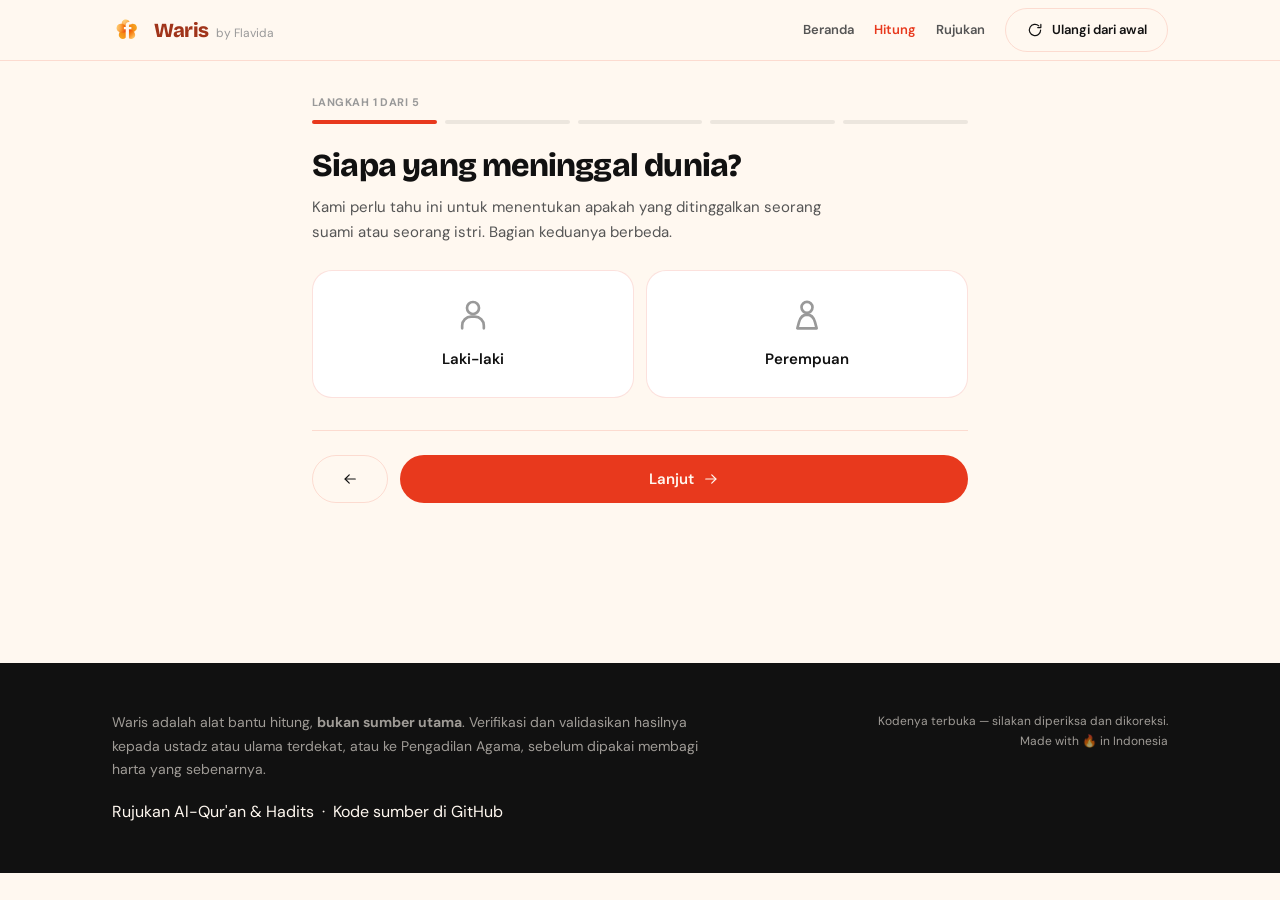
==== hitung.html @ fd8879dd "Pemakai memilih sendiri dasar hukum yang dipakai Halaman hasil sekarang punya pemilih "Qur'an & Sunn" ====
<!DOCTYPE html>
<html lang="id">
<head>
<meta charset="utf-8">
<meta name="viewport" content="width=device-width, initial-scale=1">
<title>Hitung pembagian waris — Waris by Flavida</title>
<meta name="description" content="Isi kondisi keluargamu, lihat pembagian warisan sesuai Al-Qur'an dan Sunnah lengkap dengan dalilnya. Dihitung di browser, tidak ada data yang dikirim ke mana pun.">
<meta name="theme-color" content="#FFF8F0">
<link rel="icon" href="assets/mark-color.svg">
<link rel="preconnect" href="https://fonts.gstatic.com" crossorigin>
<link rel="stylesheet" href="css/tokens.css?v=19">
<link rel="stylesheet" href="css/base.css?v=19">
<link rel="stylesheet" href="css/app.css?v=19">
<link rel="stylesheet" href="css/print.css?v=19" media="print">
</head>
<body>
<a class="skip-link" href="#utama">Lompat ke isi</a>

<script src="js/sprite.js?v=19"></script>

<!-- ═══ NAV ═══ -->
<nav class="nav">
  <div class="wrap nav-inner">
    <a class="nav-brand" href="index.html">
      <img src="assets/mark-color.svg" alt="">
      <span class="nav-brand-teks">
        <span class="nav-brand-nama">Waris</span>
        <span class="nav-brand-sub">by Flavida</span>
      </span>
    </a>

    <button class="nav-toggle" type="button" id="nav-toggle"
            aria-expanded="false" aria-controls="nav-menu" aria-label="Buka menu">
      <span class="nav-toggle-garis"></span>
    </button>

    <div class="nav-menu" id="nav-menu">
      <a href="index.html">Beranda</a>
      <a href="hitung.html">Hitung</a>
      <a href="rujukan.html">Rujukan</a>
      <button class="btn btn-ghost btn-sm" id="btn-mulai-ulang" type="button">
        <svg class="ic ic-sm" aria-hidden="true"><use href="#i-ulang"></use></svg> Ulangi dari awal
      </button>
    </div>
  </div>
</nav>

<main id="utama">

  <!-- ═══ WIZARD ═══ -->
  <section class="section" id="wizard" style="padding-top: var(--space-8)">
    <div class="wrap wrap-narrow">
      <div class="progres-teks" id="progres-teks">Langkah 1 dari 5</div>
      <div class="progres" id="progres" role="progressbar" aria-valuemin="1" aria-valuemax="5" aria-valuenow="1"></div>

      <!-- 1. Pewaris -->
      <div class="langkah aktif" data-langkah="1">
        <h2>Siapa yang meninggal dunia?</h2>
        <p class="langkah-ket">Kami perlu tahu ini untuk menentukan apakah yang ditinggalkan
          seorang suami atau seorang istri. Bagian keduanya berbeda.</p>
        <div class="pilih-grid" id="pilih-kelamin">
          <button class="pilih" type="button" data-nilai="L" aria-pressed="false">
            <svg class="ic" aria-hidden="true"><use href="#i-pria"></use></svg>
            <span>Laki-laki</span>
          </button>
          <button class="pilih" type="button" data-nilai="P" aria-pressed="false">
            <svg class="ic" aria-hidden="true"><use href="#i-wanita"></use></svg>
            <span>Perempuan</span>
          </button>
        </div>
      </div>

      <!-- 2. Harta -->
      <div class="langkah" data-langkah="2">
        <h2>Berapa harta peninggalannya?</h2>
        <p class="langkah-ket">Perkiraan kasar sudah cukup untuk melihat gambarannya.
          Angkanya bisa kamu ubah kapan saja.</p>

        <div class="mode-pilih" role="group" aria-label="Cara mengisi harta">
          <button type="button" data-mode-harta="total" aria-pressed="true">
            <svg class="ic ic-sm" aria-hidden="true"><use href="#i-dompet"></use></svg>
            Total saja
          </button>
          <button type="button" data-mode-harta="rincian" aria-pressed="false">
            <svg class="ic ic-sm" aria-hidden="true"><use href="#i-kotak"></use></svg>
            Rincikan per jenis
          </button>
        </div>

        <div id="harta-total">
          <div class="uang-field">
            <label class="uang-label" for="in-total">Total harta peninggalan</label>
            <div class="uang-box besar">
              <span class="rp">Rp</span>
              <input id="in-total" type="text" inputmode="numeric" value="0" data-uang>
            </div>
            <span class="uang-ket">Rumah, tanah, tabungan, kendaraan, emas, usaha — semuanya
              digabung jadi satu angka.</span>
          </div>
        </div>

        <div id="harta-rincian" hidden>
          <p class="langkah-ket">Isi yang ada saja. Totalnya dijumlahkan otomatis, dan rincian
            ini dipakai untuk memberi saran soal aset yang tidak bisa dipotong seperti rumah
            dan tanah.</p>
          <div id="rincian-harta"></div>
          <div class="rincian-total">
            <span>Total harta peninggalan</span>
            <strong id="rincian-jumlah">Rp 0</strong>
          </div>
        </div>
      </div>

      <!-- 3. Kewajiban -->
      <div class="langkah" data-langkah="3">
        <h2>Ada kewajiban yang harus diselesaikan?</h2>
        <p class="langkah-ket">Warisan baru boleh dibagi setelah biaya pemakaman ditutup,
          hutang dilunasi, dan wasiat dilaksanakan. Kosongkan saja kalau tidak ada.</p>

        <div class="uang-field">
          <label class="uang-label" for="in-biaya">Biaya pengurusan jenazah</label>
          <div class="uang-box"><span class="rp">Rp</span>
            <input id="in-biaya" type="text" inputmode="numeric" value="0" data-uang></div>
        </div>

        <div class="uang-field">
          <label class="uang-label" for="in-hutang">Hutang pewaris</label>
          <div class="uang-box"><span class="rp">Rp</span>
            <input id="in-hutang" type="text" inputmode="numeric" value="0" data-uang></div>
          <span class="uang-ket">Termasuk kewajiban yang tertunda seperti zakat atau biaya haji yang sudah dinazarkan.</span>
        </div>

        <div class="uang-field">
          <label class="uang-label" for="in-wasiat">Wasiat yang ditinggalkan</label>
          <div class="uang-box"><span class="rp">Rp</span>
            <input id="in-wasiat" type="text" inputmode="numeric" value="0" data-uang></div>
          <span class="uang-ket">Untuk orang di luar ahli waris. Otomatis dipotong kalau melebihi batas 1/3.</span>
        </div>

        <button class="ceklis" type="button" id="ck-harta-bersama" aria-pressed="false">
          <span class="kotak"><svg class="ic" aria-hidden="true" style="width:14px;height:14px;stroke-width:2.6"><use href="#i-check"></use></svg></span>
          <span>
            <span class="ceklis-judul">Harta ini dikumpulkan bersama pasangan selama menikah</span>
            <span class="ceklis-ket">Kalau ya, separuhnya sudah jadi milik pasangan sejak awal dan
              bukan warisan. Yang dibagi hanya separuh milik pewaris.</span>
          </span>
        </button>

        <!-- Penegasan asal-usul aturan. Ditaruh menempel pada centangnya, bukan
             di halaman rujukan saja, supaya user tahu apa yang ia aktifkan
             SEBELUM angkanya keluar. -->
        <div class="pita pita-hukum" style="margin-top: var(--space-4); align-items: flex-start">
          <svg class="ic" aria-hidden="true"><use href="#i-info"></use></svg>
          <span>
            <strong>Centang ini aturan hukum Indonesia, bukan aturan faraid.</strong>
            Kitab faraid klasik tidak mengenal harta bersama — harta suami tetap milik suami,
            harta istri tetap milik istri. Yang berlaku di Indonesia adalah penetapan
            <em>kepemilikan</em> lebih dulu, baru sisanya dibagi menurut syariat. Dasarnya:
            <a href="https://pasal.id/peraturan/uu/uu-no-1-tahun-1974#pasal-35" target="_blank" rel="noopener noreferrer">UU
            Perkawinan No.&nbsp;1/1974 Pasal&nbsp;35</a> dan
            <a href="https://peraturan.bpk.go.id/Details/293351/inpres-no-1-tahun-1991" target="_blank" rel="noopener noreferrer">KHI
            Pasal&nbsp;96</a>, yang berlaku bagi umat Islam lewat
            <a href="https://pasal.id/peraturan/uu/uu-no-3-tahun-2006#pasal-49" target="_blank" rel="noopener noreferrer">UU
            No.&nbsp;3/2006 Pasal&nbsp;49</a>.
            <span class="pita-tekan">Di halaman hasil nanti kamu bisa memilih: pakai aturan
            Indonesia, atau lihat perhitungan menurut Al-Qur’an dan Sunnah saja.</span>
          </span>
        </div>
      </div>

      <!-- 4. Ahli waris -->
      <div class="langkah" data-langkah="4">
        <h2>Siapa saja keluarga yang masih hidup?</h2>
        <p class="langkah-ket">Isi yang masih hidup saat pewaris meninggal. Yang tidak ada,
          biarkan nol.</p>

        <div class="mode-pilih" role="group" aria-label="Cara mengisi ahli waris">
          <button type="button" data-mode="daftar" aria-pressed="true">
            <svg class="ic ic-sm" aria-hidden="true"><use href="#i-daftar"></use></svg>
            Daftar
          </button>
          <button type="button" data-mode="pohon" aria-pressed="false">
            <svg class="ic ic-sm" aria-hidden="true"><use href="#i-pohon"></use></svg>
            Pohon keluarga
          </button>
        </div>

        <div id="mode-daftar">
          <div id="grup-utama"></div>
          <div id="grup-lain"></div>
        </div>

        <div id="mode-pohon" hidden>
          <p class="langkah-ket">Susun keluarganya seperti aslinya. Ketuk <strong>Tambah</strong>
            untuk menambah anggota, dan ketuk seseorang untuk mengubahnya atau menambahkan
            anak di bawahnya.</p>
          <div class="pita" style="margin-bottom: var(--space-5)">
            <svg class="ic" aria-hidden="true"><use href="#i-info"></use></svg>
            <span>Cara ini lebih akurat untuk keluarga yang rumit. Cucu ditambahkan dari dalam
              kartu anaknya, keponakan dari dalam kartu saudaranya — jadi hubungannya tidak
              perlu ditebak.</span>
          </div>
          <div class="pohon-legenda">
            <span><i class="l-pewaris"></i> Pewaris</span>
            <span><i class="l-ada"></i> Calon ahli waris</span>
            <span><i class="l-bukan"></i> Bukan ahli waris</span>
            <span><i class="l-wafat"></i> Sudah wafat</span>
          </div>
          <div class="pohon" id="pohon-isian"></div>
          <p class="pohon-geser">Geser ke samping untuk melihat seluruh keluarga.</p>
        </div>
      </div>

      <!-- 5. Kondisi khusus -->
      <div class="langkah" data-langkah="5">
        <h2>Ada kondisi khusus?</h2>
        <p class="langkah-ket">Semuanya opsional. Kalau ada yang kamu centang, kami akan
          menambahkan catatan penting di hasil nanti.</p>
        <div id="kondisi-khusus"></div>
        <div class="pita" style="margin-top: var(--space-6)">
          <svg class="ic" aria-hidden="true"><use href="#i-info"></use></svg>
          <span>Semua isian kamu diproses di dalam browser ini saja. Tidak ada satu pun data
            yang dikirim, disimpan, atau dicatat di mana pun.</span>
        </div>
      </div>

      <div class="aksi-langkah">
        <a class="btn btn-ghost" id="btn-beranda" href="index.html" aria-label="Kembali ke beranda">
          <svg class="ic ic-sm" aria-hidden="true"><use href="#i-kiri"></use></svg>
        </a>
        <button class="btn btn-ghost" type="button" id="btn-mundur" aria-label="Kembali ke langkah sebelumnya">
          <svg class="ic ic-sm" aria-hidden="true"><use href="#i-kiri"></use></svg>
        </button>
        <button class="btn btn-primary" type="button" id="btn-maju">
          Lanjut <svg class="ic ic-sm"><use href="#i-kanan"></use></svg>
        </button>
      </div>
    </div>
  </section>

  <!-- ═══ HASIL ═══ -->
  <section id="hasil" hidden aria-live="polite"></section>

</main>

<footer class="footer">
  <div class="wrap footer-inner">
    <div>
      <p class="footer-note">
        Waris adalah alat bantu hitung, <strong>bukan sumber utama</strong>. Verifikasi dan
        validasikan hasilnya kepada ustadz atau ulama terdekat, atau ke Pengadilan Agama,
        sebelum dipakai membagi harta yang sebenarnya.
      </p>
      <p style="margin-top: var(--space-4)">
        <a href="rujukan.html">Rujukan Al-Qur'an &amp; Hadits</a> &nbsp;·&nbsp;
        <a href="https://github.com/arnantoakbar/waris" target="_blank" rel="noopener noreferrer">Kode sumber di GitHub</a>
      </p>
    </div>
    <div class="footer-made">
        Kodenya terbuka — silakan diperiksa dan dikoreksi.<br>
        Made with 🔥 in Indonesia
      </div>
  </div>
</footer>

<script src="js/faraid/fraction.js?v=19"></script>
<script src="js/faraid/heirs.js?v=19"></script>
<script src="js/faraid/hijab.js?v=19"></script>
<script src="js/faraid/shares.js?v=19"></script>
<script src="js/faraid/ashabah.js?v=19"></script>
<script src="js/faraid/special.js?v=19"></script>
<script src="js/faraid/estate.js?v=19"></script>
<script src="js/faraid/solve.js?v=19"></script>
<script src="js/dalil.js?v=19"></script>
<script src="js/khi.js?v=19"></script>
<script src="js/advice.js?v=19"></script>
<script src="js/export.js?v=19"></script>
<script src="js/keluarga.js?v=19"></script>
<script src="js/ui-pohon.js?v=19"></script>
<script src="js/ui-pohon-edit.js?v=19"></script>
<script src="js/ui-result.js?v=19"></script>
<script src="js/ui-wizard.js?v=19"></script>
<script src="js/ui-nav.js?v=19"></script>
</body>
</html>
---- css/tokens.css ----
/*
 * Flavida Design System — Colors & Typography
 * v1.0 · 2026 · flavida.co
 *
 * Fonts: Bricolage Grotesque (display) + DM Sans (body).
 * The @import below loads them automatically. For best performance, ALSO add a
 * matching <link rel="preconnect"> to fonts.gstatic.com in your <head>.
 */
@import url('https://fonts.googleapis.com/css2?family=Bricolage+Grotesque:opsz,wght@12..96,700;12..96,800&family=DM+Sans:wght@300;400;500;600;700&display=swap');

/* ═══════════════════════════════════════════════════
   BASE COLOR TOKENS
   Inspired by Delonix regia (Flame Tree) flower
   ═══════════════════════════════════════════════════ */
:root {

  /* Primary palette */
  --color-flame:      #E8391D;   /* Flame Red — CTAs, primary accent */
  --color-orange:     #F5760A;   /* Fire Orange — gradient mid, hover */
  --color-amber:      #F5A623;   /* Amber Gold — highlights, sparkles */

  /* Neutrals */
  --color-ember:      #A0341A;   /* Ember — wordmark ink on light bg (warm dark) */
  --color-charcoal:   #111111;   /* Deep Charcoal — text, dark sections, B&W print utility */
  --color-mid:        #555555;   /* Mid Grey — body text, secondary */
  --color-light:      #999999;   /* Light Grey — captions, placeholders */

  /* Warm backgrounds */
  --color-cream:      #FFF8F0;   /* Warm Cream — primary bg (60%) */
  --color-parchment:  #FFF0E0;   /* Parchment — secondary bg, cards */

  /* Accent */
  --color-green:      #1B5E3B;   /* Canopy Green — from Delonix leaves, accent only */

  /* Semantic surface tokens */
  --color-border:     rgba(232, 57, 29, 0.15);
  --color-border-hover: rgba(232, 57, 29, 0.3);
  --color-shadow:     rgba(232, 57, 29, 0.08);
  --color-shadow-hover: rgba(232, 57, 29, 0.2);
  --color-flame-tint-sm: rgba(232, 57, 29, 0.06);
  --color-flame-tint-md: rgba(232, 57, 29, 0.12);
  --color-flame-tint-lg: rgba(232, 57, 29, 0.2);


  /* ═══════════════════════════════════════════════════
     SEMANTIC COLOR ALIASES
     ═══════════════════════════════════════════════════ */

  /* Backgrounds */
  --bg-primary:       var(--color-cream);
  --bg-secondary:     var(--color-parchment);
  --bg-dark:          var(--color-charcoal);
  --bg-accent:        var(--color-flame);

  /* Foregrounds */
  --fg-logo:          var(--color-ember);     /* Wordmark / logo ink on light bg */
  --fg1:              var(--color-charcoal);  /* Primary text */
  --fg2:              var(--color-mid);       /* Secondary text */
  --fg3:              var(--color-light);     /* Tertiary text / captions */
  --fg-accent:        var(--color-flame);     /* Accent / links */
  --fg-on-dark:       #FFF8F0;               /* Text on dark backgrounds */
  --fg-on-dark-dim:   rgba(255, 248, 240, 0.6);

  /* Borders */
  --border-default:   var(--color-border);
  --border-hover:     var(--color-border-hover);

  /* Shadows */
  --shadow-card:      0 4px 32px var(--color-shadow);
  --shadow-card-hover: 0 8px 32px var(--color-shadow-hover);
  --shadow-btn:       0 8px 24px rgba(232, 57, 29, 0.3);
  --shadow-mascot:    drop-shadow(0 8px 24px rgba(232, 57, 29, 0.2));

  /* Interactive states */
  --color-focus:      var(--color-flame);
  --color-success:    #22C55E;
  --color-error:      #E8391D;


  /* ═══════════════════════════════════════════════════
     TYPOGRAPHY TOKENS
     ═══════════════════════════════════════════════════ */

  /* Font families */
  --font-display:   'Bricolage Grotesque', 'Arial Black', sans-serif;
  --font-body:      'DM Sans', 'Helvetica Neue', Arial, sans-serif;
  --font-mono:      'Courier New', Courier, monospace;

  /* Font weights */
  --fw-light:       300;
  --fw-regular:     400;
  --fw-medium:      500;
  --fw-semibold:    600;
  --fw-bold:        700;
  --fw-extrabold:   800;

  /* Type scale — fluid where appropriate */
  --text-display-xl: clamp(42px, 7vw, 84px);    /* Hero headline */
  --text-display-l:  clamp(32px, 4.5vw, 52px);  /* Section titles */
  --text-display-m:  clamp(28px, 4vw, 48px);    /* CTA banners */
  --text-heading-l:  clamp(24px, 3vw, 36px);    /* Card/section h3 */
  --text-heading-m:  clamp(18px, 2.5vw, 24px);  /* h4 */
  --text-heading-s:  20px;                        /* h5 */
  --text-body-xl:    20px;                        /* Lead paragraph */
  --text-body:       16px;                        /* Standard body */
  --text-body-s:     15px;                        /* Secondary body */
  --text-body-xs:    14px;                        /* Card body */
  --text-label:      13px;                        /* Labels, nav */
  --text-caption:    12px;                        /* Small labels */
  --text-micro:      11px;                        /* Tags, overlines */

  /* Line heights */
  --lh-display:     1.05;
  --lh-heading:     1.1;
  --lh-lead:        1.65;
  --lh-body:        1.7;
  --lh-ui:          1.5;
  --lh-tight:       1.15;

  /* Letter spacing */
  --ls-tight:       -0.04em;  /* Display XL */
  --ls-snug:        -0.025em; /* Section titles */
  --ls-normal:      0;
  --ls-wide:        0.04em;   /* Nav, small labels */
  --ls-wider:       0.08em;   /* Tags */
  --ls-widest:      0.12em;   /* Overlines */


  /* ═══════════════════════════════════════════════════
     SPACING SCALE (4px base)
     ═══════════════════════════════════════════════════ */

  --space-1:   4px;
  --space-2:   8px;
  --space-3:   12px;
  --space-4:   16px;
  --space-5:   20px;
  --space-6:   24px;
  --space-7:   28px;
  --space-8:   32px;
  --space-10:  40px;
  --space-12:  48px;
  --space-14:  56px;
  --space-16:  64px;
  --space-20:  80px;
  --space-24:  96px;


  /* ═══════════════════════════════════════════════════
     BORDER RADIUS
     ═══════════════════════════════════════════════════ */

  --radius-pill:    100px;   /* Buttons, tags, badges */
  --radius-card:    20px;    /* Cards */
  --radius-cta:     28px;    /* CTA banners */
  --radius-icon:    14px;    /* Card icon boxes */
  --radius-input:   12px;    /* Form inputs */
  --radius-sm:      8px;     /* Small items */
  --radius-xs:      6px;     /* Tiny chips */


  /* ═══════════════════════════════════════════════════
     ANIMATION / TRANSITIONS
     ═══════════════════════════════════════════════════ */

  --ease-default:   ease;
  --duration-fast:  0.15s;
  --duration-base:  0.2s;
  --duration-slow:  0.35s;

  /* Standard transition shorthand */
  --transition-base:  transform var(--duration-base) var(--ease-default),
                      box-shadow var(--duration-base) var(--ease-default),
                      border-color var(--duration-base) var(--ease-default),
                      background var(--duration-base) var(--ease-default),
                      color var(--duration-fast) var(--ease-default);
}


/* ═══════════════════════════════════════════════════
   SEMANTIC TYPOGRAPHY CLASSES
   ═══════════════════════════════════════════════════ */

.flav-display-xl {
  font-family: var(--font-display);
  font-size: var(--text-display-xl);
  font-weight: var(--fw-extrabold);
  line-height: var(--lh-display);
  letter-spacing: var(--ls-tight);
}

.flav-display-l {
  font-family: var(--font-display);
  font-size: var(--text-display-l);
  font-weight: var(--fw-extrabold);
  line-height: var(--lh-heading);
  letter-spacing: var(--ls-snug);
}

.flav-display-m {
  font-family: var(--font-display);
  font-size: var(--text-display-m);
  font-weight: var(--fw-extrabold);
  line-height: var(--lh-heading);
  letter-spacing: var(--ls-snug);
}

.flav-heading-l {
  font-family: var(--font-display);
  font-size: var(--text-heading-l);
  font-weight: var(--fw-bold);
  line-height: var(--lh-heading);
  letter-spacing: var(--ls-snug);
}

.flav-heading-m {
  font-family: var(--font-display);
  font-size: var(--text-heading-m);
  font-weight: var(--fw-bold);
  line-height: var(--lh-tight);
}

.flav-body-lead {
  font-family: var(--font-body);
  font-size: var(--text-body-xl);
  font-weight: var(--fw-light);
  line-height: var(--lh-lead);
  color: var(--fg2);
}

.flav-body {
  font-family: var(--font-body);
  font-size: var(--text-body);
  font-weight: var(--fw-regular);
  line-height: var(--lh-body);
  color: var(--fg2);
}

.flav-body-sm {
  font-family: var(--font-body);
  font-size: var(--text-body-xs);
  font-weight: var(--fw-regular);
  line-height: var(--lh-body);
  color: var(--fg2);
}

.flav-label {
  font-family: var(--font-body);
  font-size: var(--text-micro);
  font-weight: var(--fw-bold);
  letter-spacing: var(--ls-widest);
  text-transform: uppercase;
  color: var(--fg-accent);
}

.flav-caption {
  font-family: var(--font-body);
  font-size: var(--text-caption);
  font-weight: var(--fw-regular);
  color: var(--fg3);
}

/* ═══════════════════════════════════════════════════
   UTILITY GRADIENTS
   ═══════════════════════════════════════════════════ */

.flav-gradient-flame {
  background: linear-gradient(135deg, var(--color-amber), var(--color-orange), var(--color-flame));
}

.flav-gradient-text {
  background: linear-gradient(135deg, var(--color-amber), var(--color-flame));
  -webkit-background-clip: text;
  -webkit-text-fill-color: transparent;
  background-clip: text;
}

.flav-glow-hero {
  background:
    radial-gradient(ellipse 60% 50% at 50% 100%, rgba(245,118,10,0.12), transparent 70%),
    radial-gradient(ellipse 40% 40% at 80% 20%, rgba(232,57,29,0.06), transparent 60%);
}

.flav-glow-dark {
  background: radial-gradient(ellipse 60% 80% at 50% 110%, rgba(232,57,29,0.35), transparent 65%);
}
---- css/base.css ----
/*
 * Waris — base layer
 * Reset, layout shell, nav, footer, buttons, cards.
 * Semua nilai warna/tipografi/jarak diambil dari css/tokens.css (Flavida DS).
 */

/* ═══════════════════════════════════════════════════
   RESET
   ═══════════════════════════════════════════════════ */

*,
*::before,
*::after { box-sizing: border-box; }

* { margin: 0; padding: 0; }

html {
  -webkit-text-size-adjust: 100%;
  scroll-behavior: smooth;
}

body {
  font-family: var(--font-body);
  font-size: var(--text-body);
  font-weight: var(--fw-regular);
  line-height: var(--lh-body);
  color: var(--fg1);
  background: var(--bg-primary);
  -webkit-font-smoothing: antialiased;
  text-rendering: optimizeLegibility;
  min-height: 100vh;
}

img, svg { display: block; max-width: 100%; }

/* Atribut hidden harus benar-benar menyembunyikan.
   Aturan bawaan browser untuk [hidden] kalah oleh kelas apa pun yang menyetel
   display — misalnya .btn yang inline-flex — sehingga elemen ber-hidden tetap
   terlihat. Ini pernah membuat dua tombol "kembali" muncul bersamaan di
   wizard. */
[hidden] { display: none !important; }

button, input, select, textarea { font: inherit; color: inherit; }

button { background: none; border: none; cursor: pointer; }

ul, ol { list-style: none; }

a { color: var(--fg-accent); text-decoration: none; }
a:hover { text-decoration: underline; }

:focus-visible {
  outline: 2px solid var(--color-flame);
  outline-offset: 3px;
  border-radius: var(--radius-xs);
}

@media (prefers-reduced-motion: reduce) {
  html { scroll-behavior: auto; }
  *, *::before, *::after {
    animation-duration: 0.01ms !important;
    animation-iteration-count: 1 !important;
    transition-duration: 0.01ms !important;
  }
}

/* ═══════════════════════════════════════════════════
   LAYOUT
   ═══════════════════════════════════════════════════ */

.wrap {
  width: 100%;
  max-width: 1120px;
  margin-inline: auto;
  padding-inline: var(--space-5);
}

.wrap-narrow { max-width: 720px; }

.section { padding-block: var(--space-16); }

@media (min-width: 768px) {
  .wrap { padding-inline: var(--space-8); }
  .section { padding-block: var(--space-24); }
}

.stack > * + * { margin-top: var(--space-4); }
.stack-lg > * + * { margin-top: var(--space-8); }

/* ═══════════════════════════════════════════════════
   TYPE HELPERS (melengkapi kelas flav-* di tokens.css)
   ═══════════════════════════════════════════════════ */

h1, h2, h3, h4 {
  font-family: var(--font-display);
  font-weight: var(--fw-bold);
  line-height: var(--lh-heading);
  letter-spacing: var(--ls-snug);
  color: var(--fg1);
}

.overline {
  font-family: var(--font-body);
  font-size: var(--text-micro);
  font-weight: var(--fw-bold);
  letter-spacing: var(--ls-widest);
  text-transform: uppercase;
  color: var(--fg-accent);
  display: block;
  margin-bottom: var(--space-3);
}

.muted { color: var(--fg2); }
.dim { color: var(--fg3); }
.center { text-align: center; }
.nowrap { white-space: nowrap; }

.num {
  font-variant-numeric: tabular-nums;
  font-feature-settings: "tnum";
}

/* ═══════════════════════════════════════════════════
   NAV
   ═══════════════════════════════════════════════════ */

.nav {
  position: sticky;
  top: 0;
  z-index: 50;
  background: rgba(255, 248, 240, 0.92);
  backdrop-filter: blur(12px);
  -webkit-backdrop-filter: blur(12px);
  border-bottom: 1px solid var(--border-default);
}

.nav-inner {
  display: flex;
  align-items: center;
  justify-content: space-between;
  gap: var(--space-4);
  min-height: 60px;
}

.nav-brand {
  display: flex;
  align-items: center;
  gap: var(--space-3);
  text-decoration: none;
  min-height: 44px;
  flex: none;
}
.nav-brand:hover { text-decoration: none; }

.nav-brand img { width: 30px; height: 30px; flex: none; }

/* "Waris" dan "by Flavida" dipisah sebagai dua elemen dengan jarak sendiri.
   Sebelumnya keduanya menempel jadi terbaca "Warisby Flavida". */
.nav-brand-teks {
  display: flex;
  align-items: baseline;
  gap: 7px;
  white-space: nowrap;
}

.nav-brand-nama {
  font-family: var(--font-display);
  font-size: 18px;
  font-weight: var(--fw-extrabold);
  letter-spacing: var(--ls-snug);
  color: var(--fg-logo);
  line-height: 1.1;
}

.nav-brand-sub {
  font-family: var(--font-body);
  font-size: var(--text-caption);
  font-weight: var(--fw-regular);
  color: var(--fg3);
  letter-spacing: 0;
  line-height: 1.1;
}

/* ── Tombol hamburger ─────────────────────────────── */

.nav-toggle {
  width: 44px; height: 44px;
  display: grid;
  place-items: center;
  border-radius: var(--radius-sm);
  flex: none;
  color: var(--fg1);
}
.nav-toggle:hover { background: rgba(17, 17, 17, 0.05); }

.nav-toggle-garis,
.nav-toggle-garis::before,
.nav-toggle-garis::after {
  display: block;
  width: 20px; height: 2px;
  border-radius: 2px;
  background: currentColor;
  transition: transform var(--duration-base) var(--ease-default),
              opacity var(--duration-fast) var(--ease-default);
}
.nav-toggle-garis { position: relative; }
.nav-toggle-garis::before,
.nav-toggle-garis::after {
  content: "";
  position: absolute;
  left: 0;
}
.nav-toggle-garis::before { top: -6px; }
.nav-toggle-garis::after  { top: 6px; }

.nav-toggle[aria-expanded="true"] .nav-toggle-garis { background: transparent; }
.nav-toggle[aria-expanded="true"] .nav-toggle-garis::before { transform: translateY(6px) rotate(45deg); }
.nav-toggle[aria-expanded="true"] .nav-toggle-garis::after  { transform: translateY(-6px) rotate(-45deg); }

/* ── Menu ─────────────────────────────────────────── */

.nav-menu {
  display: flex;
  align-items: center;
  gap: var(--space-5);
}

.nav-menu a:not(.btn),
.nav-menu button:not(.btn) {
  font-size: var(--text-label);
  font-weight: var(--fw-semibold);
  color: var(--fg2);
  text-decoration: none;
  white-space: nowrap;
}
.nav-menu a:not(.btn):hover { color: var(--color-flame); text-decoration: none; }
.nav-menu a[aria-current="page"] { color: var(--color-flame); }

/* Di layar sempit menu disembunyikan di balik hamburger, supaya logo punya
   ruang penuh dan tidak terpotong. */
@media (max-width: 767px) {
  .nav-menu {
    position: absolute;
    left: 0; right: 0;
    top: 100%;
    flex-direction: column;
    align-items: stretch;
    gap: 2px;
    padding: var(--space-3) var(--space-5) var(--space-5);
    background: var(--bg-primary);
    border-bottom: 1px solid var(--border-default);
    box-shadow: 0 12px 24px rgba(17, 17, 17, 0.06);
  }
  /* Disembunyikan lewat kelas, bukan atribut hidden: tidak ada kedipan saat
     halaman baru dimuat, dan kalau JS gagal, menu di desktop tetap tampil. */
  .nav-menu { display: none; }
  .nav-menu.buka { display: flex; }
  .nav-menu a:not(.btn),
  .nav-menu button:not(.btn) {
    display: flex;
    align-items: center;
    gap: var(--space-3);
    min-height: 48px;
    padding: 0 var(--space-2);
    border-radius: var(--radius-sm);
    font-size: var(--text-body-s);
    text-align: left;
    width: 100%;
  }
  .nav-menu .btn { margin-top: var(--space-3); width: 100%; }
  .nav { position: relative; }
}

@media (min-width: 768px) {
  .nav-toggle { display: none; }
  .nav-brand-nama { font-size: 20px; }
}

/* ═══════════════════════════════════════════════════
   BUTTONS
   ═══════════════════════════════════════════════════ */

.btn {
  display: inline-flex;
  align-items: center;
  justify-content: center;
  gap: var(--space-2);
  min-height: 48px;
  padding: 0 var(--space-7);
  border-radius: var(--radius-pill);
  font-family: var(--font-body);
  font-size: var(--text-body-s);
  font-weight: var(--fw-semibold);
  line-height: var(--lh-ui);
  text-align: center;
  text-decoration: none;
  transition: var(--transition-base);
  border: 1.5px solid transparent;
}
.btn:hover { text-decoration: none; }

.btn-primary {
  background: var(--color-flame);
  color: #FFF8F0;
}
.btn-primary:hover {
  background: var(--color-orange);
  transform: translateY(-2px);
  box-shadow: var(--shadow-btn);
}

.btn-dark {
  background: var(--color-charcoal);
  color: var(--fg-on-dark);
}
.btn-dark:hover {
  background: var(--color-flame);
  transform: translateY(-2px);
}

.btn-ghost {
  background: transparent;
  color: var(--fg1);
  border-color: var(--border-default);
}
.btn-ghost:hover {
  color: var(--color-flame);
  border-color: var(--color-flame);
}

.btn-sm {
  min-height: 44px;
  padding: 0 var(--space-5);
  font-size: var(--text-label);
}

.btn-block { width: 100%; }

.btn:disabled,
.btn[aria-disabled="true"] {
  opacity: 0.45;
  cursor: not-allowed;
  transform: none;
  box-shadow: none;
}

.btn-row {
  display: flex;
  flex-wrap: wrap;
  gap: var(--space-3);
}

/* ═══════════════════════════════════════════════════
   CARDS
   ═══════════════════════════════════════════════════ */

.card {
  position: relative;
  background: #FFFFFF;
  border: 1px solid var(--border-default);
  border-radius: var(--radius-card);
  padding: var(--space-6);
  overflow: hidden;
}

@media (min-width: 768px) {
  .card { padding: var(--space-8); }
}

.card-hover { transition: var(--transition-base); }

.card-hover::before {
  content: "";
  position: absolute;
  inset: 0 0 auto 0;
  height: 3px;
  background: linear-gradient(90deg, var(--color-flame), var(--color-amber));
  opacity: 0;
  transition: opacity var(--duration-base) var(--ease-default);
}

.card-hover:hover {
  transform: translateY(-4px);
  box-shadow: var(--shadow-card);
  border-color: var(--border-hover);
}
.card-hover:hover::before { opacity: 1; }

.card-soft {
  background: var(--bg-secondary);
  border-color: transparent;
}

.card-icon {
  width: 48px;
  height: 48px;
  display: grid;
  place-items: center;
  background: var(--color-flame-tint-sm);
  border-radius: var(--radius-icon);
  margin-bottom: var(--space-4);
  font-size: 24px;
  line-height: 1;
}

.grid {
  display: grid;
  gap: var(--space-4);
}

@media (min-width: 768px) {
  .grid-3 { grid-template-columns: repeat(3, 1fr); }
  .grid-2 { grid-template-columns: repeat(2, 1fr); }
  .grid { gap: var(--space-5); }
}

/* ═══════════════════════════════════════════════════
   BADGES
   ═══════════════════════════════════════════════════ */

.badge {
  display: inline-flex;
  align-items: center;
  gap: 6px;
  padding: 4px 12px;
  border-radius: var(--radius-pill);
  font-size: var(--text-micro);
  font-weight: var(--fw-bold);
  letter-spacing: var(--ls-wide);
  text-transform: uppercase;
  background: var(--color-flame-tint-sm);
  color: var(--color-ember);
  white-space: nowrap;
}

.badge-muted {
  background: rgba(17, 17, 17, 0.06);
  color: var(--fg3);
}

.badge-green {
  background: rgba(27, 94, 59, 0.1);
  color: var(--color-green);
}

/* ═══════════════════════════════════════════════════
   NOTE / CALLOUT
   ═══════════════════════════════════════════════════ */

.note {
  border-radius: var(--radius-card);
  padding: var(--space-5);
  font-size: var(--text-body-xs);
  line-height: var(--lh-body);
  color: var(--fg2);
  background: var(--bg-secondary);
  border: 1px solid var(--border-default);
}

.note-green {
  background: rgba(27, 94, 59, 0.06);
  border-color: rgba(27, 94, 59, 0.18);
}

.note strong { color: var(--fg1); font-weight: var(--fw-semibold); }

.note-title {
  font-family: var(--font-display);
  font-size: 17px;
  font-weight: var(--fw-bold);
  color: var(--fg1);
  margin-bottom: var(--space-2);
  letter-spacing: var(--ls-snug);
}

/* ═══════════════════════════════════════════════════
   FOOTER
   ═══════════════════════════════════════════════════ */

.footer {
  background: var(--bg-dark);
  color: var(--fg-on-dark);
  padding-block: var(--space-12);
  margin-top: var(--space-16);
}

.footer-inner {
  display: flex;
  flex-direction: column;
  gap: var(--space-6);
}

.footer a { color: var(--fg-on-dark); }
.footer a:hover { color: var(--color-amber); }

.footer-note {
  font-size: var(--text-body-xs);
  color: var(--fg-on-dark-dim);
  line-height: var(--lh-body);
  max-width: 60ch;
}

.footer-made {
  font-size: var(--text-caption);
  color: var(--fg-on-dark-dim);
  border-top: 1px solid rgba(255, 248, 240, 0.12);
  padding-top: var(--space-5);
}

@media (min-width: 768px) {
  .footer-inner { flex-direction: row; justify-content: space-between; align-items: flex-start; }
  .footer-made { border: none; padding-top: 0; text-align: right; }
}

/* ═══════════════════════════════════════════════════
   A11Y
   ═══════════════════════════════════════════════════ */

.sr-only {
  position: absolute;
  width: 1px; height: 1px;
  padding: 0; margin: -1px;
  overflow: hidden;
  clip: rect(0 0 0 0);
  white-space: nowrap;
  border: 0;
}

.skip-link {
  position: absolute;
  left: -9999px;
  top: var(--space-2);
  z-index: 100;
  background: var(--color-charcoal);
  color: var(--fg-on-dark);
  padding: var(--space-3) var(--space-5);
  border-radius: var(--radius-pill);
}
.skip-link:focus { left: var(--space-5); }
---- css/app.css ----
/*
 * Waris — lapisan aplikasi.
 * Wizard input, ledger harta, donut pembagian, kartu hasil, animasi demo.
 */

/* ═══════════════════════════════════════════════════
   IKON
   ═══════════════════════════════════════════════════ */

.ic {
  width: 24px; height: 24px;
  flex: none;
  fill: none;
  stroke: currentColor;
  stroke-width: 1.6;
  stroke-linecap: round;
  stroke-linejoin: round;
}
.ic-sm { width: 18px; height: 18px; }
/* Ikon yang digambar dengan isi, bukan garis — misalnya logo GitHub. */
.ic-isi { fill: currentColor; stroke: none; }
.ic-lg { width: 32px; height: 32px; }

/* ═══════════════════════════════════════════════════
   PROGRESS WIZARD
   ═══════════════════════════════════════════════════ */

.progres {
  display: flex;
  gap: var(--space-2);
  margin-bottom: var(--space-6);
}

.progres-item {
  flex: 1;
  height: 4px;
  border-radius: var(--radius-pill);
  background: rgba(17, 17, 17, 0.08);
  position: relative;
  transition: background var(--duration-slow) var(--ease-default);
}
.progres-item.lewat { background: var(--color-amber); }
.progres-item.kini { background: var(--color-flame); }

.progres-teks {
  font-size: var(--text-micro);
  font-weight: var(--fw-bold);
  letter-spacing: var(--ls-wide);
  text-transform: uppercase;
  color: var(--fg3);
  margin-bottom: var(--space-2);
}

/* ═══════════════════════════════════════════════════
   LANGKAH
   ═══════════════════════════════════════════════════ */

.langkah { display: none; }
.langkah.aktif { display: block; animation: masuk var(--duration-slow) var(--ease-default); }

@keyframes masuk {
  from { opacity: 0; transform: translateY(8px); }
  to   { opacity: 1; transform: none; }
}

.langkah h2 {
  font-size: clamp(24px, 5vw, 32px);
  font-weight: var(--fw-extrabold);
  margin-bottom: var(--space-3);
}

.langkah-ket {
  font-size: var(--text-body-s);
  color: var(--fg2);
  margin-bottom: var(--space-6);
  max-width: 52ch;
}

.aksi-langkah {
  display: flex;
  gap: var(--space-3);
  margin-top: var(--space-8);
  padding-top: var(--space-6);
  border-top: 1px solid var(--border-default);
}
.aksi-langkah .btn { flex: 1; }
.aksi-langkah .btn-ghost { flex: 0 0 auto; }

/* ═══════════════════════════════════════════════════
   PILIHAN BESAR (jenis kelamin pewaris)
   ═══════════════════════════════════════════════════ */

.pilih-grid {
  display: grid;
  grid-template-columns: 1fr 1fr;
  gap: var(--space-3);
}

.pilih {
  display: flex;
  flex-direction: column;
  align-items: center;
  gap: var(--space-3);
  padding: var(--space-6) var(--space-4);
  background: #FFFFFF;
  border: 1.5px solid var(--border-default);
  border-radius: var(--radius-card);
  cursor: pointer;
  transition: var(--transition-base);
  text-align: center;
  min-height: 128px;
  justify-content: center;
}
.pilih:hover { border-color: var(--border-hover); transform: translateY(-2px); }
.pilih .ic { width: 40px; height: 40px; color: var(--fg3); transition: color var(--duration-base); }
.pilih span {
  font-size: var(--text-body-s);
  font-weight: var(--fw-semibold);
}
.pilih[aria-pressed="true"] {
  border-color: var(--color-flame);
  background: var(--color-flame-tint-sm);
}
.pilih[aria-pressed="true"] .ic { color: var(--color-flame); }

/* ═══════════════════════════════════════════════════
   INPUT UANG
   ═══════════════════════════════════════════════════ */

.uang-field { margin-bottom: var(--space-5); }

.uang-label {
  display: block;
  font-size: var(--text-body-xs);
  font-weight: var(--fw-semibold);
  margin-bottom: var(--space-2);
}
.uang-ket {
  display: block;
  font-size: var(--text-caption);
  color: var(--fg3);
  margin-top: var(--space-2);
  line-height: 1.5;
}

.uang-box {
  display: flex;
  align-items: center;
  gap: var(--space-2);
  background: #FFFFFF;
  border: 1.5px solid var(--border-default);
  border-radius: var(--radius-input);
  padding: 0 var(--space-4);
  transition: border-color var(--duration-base) var(--ease-default);
  min-height: 52px;
}
.uang-box:focus-within { border-color: var(--color-flame); }
.uang-box .rp {
  font-size: var(--text-body-s);
  font-weight: var(--fw-semibold);
  color: var(--fg3);
}
.uang-box input {
  flex: 1;
  min-width: 0;
  border: none;
  outline: none;
  background: none;
  font-size: 20px;
  font-weight: var(--fw-semibold);
  font-variant-numeric: tabular-nums;
  padding: var(--space-3) 0;
  text-align: right;
}
.uang-box.besar input { font-size: 26px; font-weight: var(--fw-bold); }

/* ═══════════════════════════════════════════════════
   ACCORDION
   ═══════════════════════════════════════════════════ */

.lipat {
  border: 1px solid var(--border-default);
  border-radius: var(--radius-card);
  background: #FFFFFF;
  margin-bottom: var(--space-3);
  overflow: hidden;
}

.lipat-tombol {
  width: 100%;
  display: flex;
  align-items: center;
  gap: var(--space-3);
  padding: var(--space-4) var(--space-5);
  text-align: left;
  min-height: 56px;
  font-size: var(--text-body-s);
  font-weight: var(--fw-semibold);
}
.lipat-tombol .ic { color: var(--fg3); }
.lipat-tombol .panah {
  margin-left: auto;
  transition: transform var(--duration-base) var(--ease-default);
}
.lipat[open] .lipat-tombol .panah,
.lipat.buka .lipat-tombol .panah { transform: rotate(180deg); }

.lipat-isi {
  padding: 0 var(--space-5) var(--space-5);
  border-top: 1px solid var(--border-default);
  padding-top: var(--space-5);
}
.lipat:not(.buka) .lipat-isi { display: none; }

.lipat-hitung {
  margin-left: auto;
  margin-right: var(--space-2);
  font-size: var(--text-micro);
  font-weight: var(--fw-bold);
  background: var(--color-flame);
  color: #FFF8F0;
  border-radius: var(--radius-pill);
  padding: 3px 9px;
}
.lipat-hitung:empty { display: none; }

/* ═══════════════════════════════════════════════════
   KARTU AHLI WARIS (counter)
   ═══════════════════════════════════════════════════ */

.waris-grid { display: grid; gap: var(--space-2); }

.waris-item {
  display: flex;
  align-items: center;
  gap: var(--space-3);
  padding: var(--space-3) var(--space-4);
  background: #FFFFFF;
  border: 1px solid var(--border-default);
  border-radius: var(--radius-input);
  min-height: 60px;
  transition: var(--transition-base);
}
.waris-item.terisi {
  border-color: var(--color-flame);
  background: var(--color-flame-tint-sm);
}

.waris-item .ic { color: var(--fg3); }
.waris-item.terisi .ic { color: var(--color-flame); }

.waris-teks { flex: 1; min-width: 0; display: block; }
.waris-nama {
  display: block;
  font-size: var(--text-body-xs);
  font-weight: var(--fw-semibold);
  line-height: 1.35;
}
.waris-ket {
  display: block;
  font-size: var(--text-caption);
  color: var(--fg3);
  line-height: 1.4;
  margin-top: 1px;
}
/* Istilah resmi faraid, ditaruh di belakang nama sehari-hari. */
.waris-resmi {
  font-weight: var(--fw-regular);
  color: var(--fg3);
}

.counter {
  display: flex;
  align-items: center;
  gap: var(--space-1);
  flex: none;
}
.counter button {
  position: relative;
  width: 36px; height: 36px;
  display: grid; place-items: center;
  border-radius: 50%;
  border: 1.5px solid var(--border-default);
  color: var(--fg2);
  transition: var(--transition-base);
}
/* Lingkarannya tetap 36px supaya barisnya tidak sesak, tapi area yang bisa
   ditekan diperluas jadi 44px — ukuran minimum yang nyaman untuk jari. */
.counter button::after {
  content: "";
  position: absolute;
  top: 50%; left: 50%;
  width: 44px; height: 44px;
  transform: translate(-50%, -50%);
}
.counter button:hover:not(:disabled) {
  border-color: var(--color-flame);
  color: var(--color-flame);
}
.counter button:disabled { opacity: 0.3; cursor: not-allowed; }
.counter .nilai {
  min-width: 28px;
  text-align: center;
  font-size: var(--text-body-s);
  font-weight: var(--fw-bold);
  font-variant-numeric: tabular-nums;
}

/* toggle ya/tidak untuk ahli waris tunggal */
.waris-item .toggle {
  flex: none;
  width: 52px; height: 30px;
  border-radius: var(--radius-pill);
  background: rgba(17, 17, 17, 0.12);
  position: relative;
  transition: background var(--duration-base) var(--ease-default);
}
/* Sakelarnya setinggi 30px, area sentuhnya dinaikkan jadi 44px. */
.waris-item .toggle::before {
  content: "";
  position: absolute;
  left: 0; right: 0;
  top: 50%;
  height: 44px;
  transform: translateY(-50%);
}
.waris-item .toggle::after {
  content: "";
  position: absolute;
  top: 3px; left: 3px;
  width: 24px; height: 24px;
  border-radius: 50%;
  background: #FFFFFF;
  transition: transform var(--duration-base) var(--ease-default);
  box-shadow: 0 1px 3px rgba(0,0,0,0.2);
}
.waris-item .toggle[aria-pressed="true"] { background: var(--color-flame); }
.waris-item .toggle[aria-pressed="true"]::after { transform: translateX(22px); }

/* ═══════════════════════════════════════════════════
   CEKLIS KONDISI KHUSUS
   ═══════════════════════════════════════════════════ */

.ceklis {
  display: flex;
  align-items: flex-start;
  gap: var(--space-3);
  padding: var(--space-4);
  border-radius: var(--radius-input);
  border: 1px solid var(--border-default);
  background: #FFFFFF;
  margin-bottom: var(--space-2);
  cursor: pointer;
  text-align: left;
  width: 100%;
  transition: var(--transition-base);
}
.ceklis[aria-pressed="true"] {
  border-color: var(--color-flame);
  background: var(--color-flame-tint-sm);
}
.ceklis .kotak {
  flex: none;
  width: 22px; height: 22px;
  border-radius: var(--radius-xs);
  border: 1.5px solid var(--border-hover);
  display: grid; place-items: center;
  margin-top: 1px;
  color: transparent;
}
.ceklis[aria-pressed="true"] .kotak {
  background: var(--color-flame);
  border-color: var(--color-flame);
  color: #FFF8F0;
}
.ceklis > span:last-child { display: block; flex: 1; min-width: 0; }
.ceklis-judul { display: block; font-size: var(--text-body-xs); font-weight: var(--fw-semibold); line-height: 1.4; }
.ceklis-ket { display: block; font-size: var(--text-caption); color: var(--fg3); line-height: 1.5; margin-top: 3px; }

/* ═══════════════════════════════════════════════════
   HASIL — LEDGER HARTA
   ═══════════════════════════════════════════════════ */

.ledger { display: grid; gap: 2px; }

/* Dua kolom tetap: keterangan di kiri, angka rata kanan. Semua angka jatuh
   pada satu garis vertikal supaya pengurangannya terbaca menurun sampai ke
   hasil akhir, seperti membaca struk belanja. */
.ledger-baris {
  display: grid;
  grid-template-columns: 1fr auto;
  align-items: baseline;
  column-gap: var(--space-4);
  padding: var(--space-3) 0;
  border-bottom: 1px dashed var(--border-default);
  opacity: 0;
  animation: naik 0.45s var(--ease-default) forwards;
}
@keyframes naik {
  from { opacity: 0; transform: translateY(6px); }
  to   { opacity: 1; transform: none; }
}

.ledger-label {
  display: flex;
  align-items: center;
  gap: 6px;
  font-size: var(--text-body-xs);
  color: var(--fg2);
  line-height: 1.4;
}

.ledger-info {
  width: 26px; height: 26px;
  flex: none;
  display: grid;
  place-items: center;
  border-radius: 50%;
  color: var(--fg3);
}
.ledger-info:hover { background: var(--color-flame-tint-sm); color: var(--color-flame); }
.ledger-info .ic { width: 15px; height: 15px; }
.ledger-info[aria-expanded="true"] { background: var(--color-flame-tint-sm); color: var(--color-flame); }

.ledger-nilai {
  font-size: var(--text-body-s);
  font-weight: var(--fw-semibold);
  font-variant-numeric: tabular-nums;
  white-space: nowrap;
  text-align: right;
}
.ledger-baris.kurang .ledger-nilai { color: var(--color-flame); }

.ledger-baris.hasil {
  border-bottom: none;
  border-top: 2px solid var(--color-charcoal);
  margin-top: var(--space-2);
  padding-top: var(--space-4);
}
.ledger-baris.hasil .ledger-label {
  font-weight: var(--fw-bold);
  color: var(--fg1);
  font-size: var(--text-body-s);
}
.ledger-baris.hasil .ledger-nilai {
  font-family: var(--font-display);
  font-size: 22px;
  font-weight: var(--fw-extrabold);
  color: var(--color-flame);
}

.ledger-ket {
  grid-column: 1 / -1;
  margin-top: var(--space-3);
  padding: var(--space-3) var(--space-4);
  background: var(--bg-secondary);
  border-radius: var(--radius-sm);
  font-size: var(--text-caption);
  color: var(--fg2);
  line-height: 1.6;
}
.ledger-ket[hidden] { display: none; }

/* ═══════════════════════════════════════════════════
   HASIL — DONUT
   ═══════════════════════════════════════════════════ */

.donut-wrap {
  display: flex;
  flex-direction: column;
  align-items: center;
  gap: var(--space-6);
}

.donut { position: relative; width: 220px; height: 220px; flex: none; }
.donut svg { width: 100%; height: 100%; transform: rotate(-90deg); }
.donut-seg {
  transition: opacity var(--duration-base) var(--ease-default);
  cursor: pointer;
}
.donut-seg.redup { opacity: 0.25; }

.donut-tengah {
  position: absolute;
  inset: 0;
  display: grid;
  place-content: center;
  text-align: center;
  pointer-events: none;
}
.donut-tengah .angka {
  font-family: var(--font-display);
  font-size: 22px;
  font-weight: var(--fw-extrabold);
  letter-spacing: var(--ls-snug);
  line-height: 1.1;
}
.donut-tengah .ket {
  font-size: var(--text-micro);
  text-transform: uppercase;
  letter-spacing: var(--ls-wide);
  color: var(--fg3);
  font-weight: var(--fw-bold);
  margin-top: 4px;
}

@media (min-width: 768px) {
  .donut-wrap { flex-direction: row; align-items: flex-start; gap: var(--space-10); }
  .donut { width: 260px; height: 260px; }
  .donut-legenda { flex: 1; }
}

/* ═══════════════════════════════════════════════════
   HASIL — KARTU AHLI WARIS
   ═══════════════════════════════════════════════════ */

.hasil-grid { display: grid; gap: var(--space-3); }

.hasil-kartu {
  border: 1px solid var(--border-default);
  border-radius: var(--radius-card);
  background: #FFFFFF;
  overflow: hidden;
  transition: var(--transition-base);
}
.hasil-kartu:hover { border-color: var(--border-hover); }

.hasil-kepala {
  display: flex;
  align-items: center;
  gap: var(--space-3);
  padding: var(--space-4);
  width: 100%;
  text-align: left;
  min-height: 64px;
}

.hasil-warna {
  flex: none;
  width: 6px;
  align-self: stretch;
  margin: calc(var(--space-4) * -1) 0;
  margin-right: var(--space-1);
}

.hasil-ikon {
  flex: none;
  width: 40px; height: 40px;
  display: grid; place-items: center;
  border-radius: var(--radius-icon);
  background: var(--color-flame-tint-sm);
  color: var(--color-flame);
}

.hasil-info { flex: 1; min-width: 0; display: block; }
.hasil-nama {
  display: block;
  font-size: var(--text-body-xs);
  font-weight: var(--fw-semibold);
  line-height: 1.3;
}
.hasil-sub {
  display: block;
  font-size: var(--text-caption);
  color: var(--fg3);
  margin-top: 2px;
  line-height: 1.4;
}

.hasil-angka { text-align: right; flex: none; display: block; }
.hasil-pecahan {
  display: block;
  font-family: var(--font-display);
  font-size: 20px;
  font-weight: var(--fw-extrabold);
  line-height: 1;
  letter-spacing: var(--ls-snug);
}
.hasil-rp {
  display: block;
  font-size: var(--text-caption);
  font-weight: var(--fw-semibold);
  color: var(--fg2);
  font-variant-numeric: tabular-nums;
  margin-top: 3px;
  white-space: nowrap;
}

.hasil-perorang {
  display: block;
  font-size: var(--text-micro);
  font-weight: var(--fw-semibold);
  color: var(--fg3);
  white-space: nowrap;
  margin-top: 2px;
}

.hasil-nihil { font-size: 14px !important; color: var(--fg3); }

.hasil-bagi-rata {
  margin-top: var(--space-3);
  padding: var(--space-3) var(--space-4);
  background: var(--bg-secondary);
  border-radius: var(--radius-sm);
  font-size: var(--text-body-xs);
}
.hasil-bagi-rata strong { color: var(--fg1); font-weight: var(--fw-bold); }

.hasil-detail {
  padding: 0 var(--space-4) var(--space-4);
  font-size: var(--text-body-xs);
  color: var(--fg2);
  line-height: var(--lh-body);
  border-top: 1px solid var(--border-default);
  padding-top: var(--space-4);
}
.hasil-kartu:not(.buka) .hasil-detail { display: none; }

/* Di layar sempit, ruang untuk nama ahli waris paling gampang tergerus oleh
   ikon dan nominal. Semuanya dikecilkan sedikit supaya nama tetap muat satu
   baris dan tidak terpotong di tengah kata. */
@media (max-width: 560px) {
  .hasil-kepala { gap: var(--space-2); padding: var(--space-3); }
  .hasil-ikon { width: 34px; height: 34px; }
  .hasil-ikon .ic { width: 20px; height: 20px; }
  .hasil-pecahan { font-size: 17px; }
  .hasil-rp { font-size: var(--text-micro); }
  .hasil-kepala > .panah { width: 16px; height: 16px; }
  .hasil-detail { padding-left: var(--space-3); padding-right: var(--space-3); }
}

.hasil-kartu.terhalang { background: rgba(17,17,17,0.02); border-style: dashed; }
.hasil-kartu.terhalang .hasil-ikon { background: rgba(17,17,17,0.05); color: var(--fg3); }
.hasil-kartu.terhalang .hasil-nama { color: var(--fg2); }
.hasil-kartu.terhalang .hasil-pecahan { color: var(--fg3); font-size: 15px; }

/* ═══════════════════════════════════════════════════
   POHON KELUARGA
   ═══════════════════════════════════════════════════ */

.pohon {
  overflow-x: auto;
  overflow-y: hidden;
  -webkit-overflow-scrolling: touch;
  padding-bottom: var(--space-3);
}

.pohon-kanvas {
  position: relative;
  display: inline-flex;
  flex-direction: column;
  gap: var(--space-8);
  min-width: 100%;
  padding: var(--space-2) var(--space-1) var(--space-4);
}

.pohon-garis {
  position: absolute;
  inset: 0;
  pointer-events: none;
  z-index: 0;
  overflow: visible;
}
.pohon-garis .garis {
  fill: none;
  stroke: rgba(232, 57, 29, 0.28);
  stroke-width: 1.5;
  stroke-linejoin: round;
}
.pohon-garis .samar { stroke: rgba(17, 17, 17, 0.14); stroke-dasharray: 3 4; }
.pohon-garis .nikah { stroke: rgba(232, 57, 29, 0.45); stroke-width: 2; }
/* Pernikahan dengan pasangan yang sudah wafat digambar seperti kerabat wafat
   lainnya — putus-putus dan pudar — supaya sekali lihat langsung ketahuan
   pasangan mana yang masih hidup. */
.pohon-garis .nikah.samar { stroke: rgba(17, 17, 17, 0.28); stroke-width: 1.5; }

/* align-items: stretch penting, bukan sekadar kosmetik.
   Garis penghubung ditarik dari sisi bawah kartu orang tua. Kalau tinggi kartu
   dalam satu baris berbeda-beda — misalnya kartu yang menampilkan pecahan dan
   nominal jadi lebih tinggi daripada kartu Pewaris — maka garis yang berangkat
   dari kartu pendek akan melintas menembus kartu tetangganya yang lebih
   tinggi. Menyamakan tingginya membuat semua garis berangkat dari satu
   ketinggian dan berjalan di celah antar baris. */
.pohon-baris {
  position: relative;
  z-index: 1;
  display: flex;
  justify-content: center;
  align-items: stretch;
  gap: var(--space-3);
}

/* ── Simpul ─────────────────────────────────────── */

.pohon-simpul {
  flex: none;
  width: 92px;
  display: flex;
  flex-direction: column;
  align-items: center;
  text-align: center;
  gap: 4px;
  padding: var(--space-3) 6px;
  border-radius: var(--radius-input);
  border: 1.5px solid transparent;
  background: #FFFFFF;
  transition: var(--transition-base);
}

.pohon-ikon {
  width: 40px; height: 40px;
  display: grid;
  place-items: center;
  border-radius: 50%;
  background: rgba(17, 17, 17, 0.05);
}
.pohon-ikon svg { width: 26px; height: 26px; fill: var(--fg3); }

.pohon-nama {
  font-size: var(--text-caption);
  font-weight: var(--fw-bold);
  line-height: 1.25;
  color: var(--fg1);
}
.pohon-nama em {
  font-style: normal;
  color: var(--color-flame);
  margin-left: 2px;
}

.pohon-jalur {
  font-size: 10px;
  line-height: 1.3;
  color: var(--fg3);
}

.pohon-bagian {
  font-family: var(--font-display);
  font-size: 15px;
  font-weight: var(--fw-extrabold);
  letter-spacing: var(--ls-snug);
  color: var(--color-flame);
  margin-top: 2px;
}

.pohon-silang {
  font-size: 9px;
  font-weight: var(--fw-bold);
  letter-spacing: var(--ls-wide);
  text-transform: uppercase;
  color: var(--fg3);
  margin-top: 2px;
}

/* ── Status ─────────────────────────────────────── */

/* Pewaris — orang yang meninggal. Dibuat paling kontras karena seluruh
   pohon dibaca relatif terhadap dia. */
.pohon-simpul[data-status="pewaris"] {
  background: var(--color-charcoal);
  border-color: var(--color-charcoal);
}
.pohon-simpul[data-status="pewaris"] .pohon-nama { color: var(--fg-on-dark); }
.pohon-simpul[data-status="pewaris"] .pohon-jalur { color: var(--fg-on-dark-dim); }
.pohon-simpul[data-status="pewaris"] .pohon-ikon { background: rgba(255, 248, 240, 0.14); }
.pohon-simpul[data-status="pewaris"] .pohon-ikon svg { fill: var(--color-amber); }

/* Ahli waris yang berhak */
.pohon-simpul[data-status="menerima"] {
  background: var(--color-flame-tint-sm);
  border-color: var(--color-flame);
}
.pohon-simpul[data-status="menerima"] .pohon-ikon { background: rgba(232, 57, 29, 0.14); }
.pohon-simpul[data-status="menerima"] .pohon-ikon svg { fill: var(--color-flame); }
.pohon-simpul[data-status="menerima"] .pohon-jalur { color: var(--color-ember); }

/* Bagian dalam rupiah per orang */
.pohon-rp {
  font-size: 10px;
  font-weight: var(--fw-semibold);
  color: var(--fg2);
  line-height: 1.2;
}

/* Ada di keluarga tapi memang bukan ahli waris — anak angkat, cucu lewat anak
   perempuan, keponakan dari saudara perempuan. Ini status yang paling sering
   disalahpahami, jadi dibedakan tegas dari "terhalang". */
.pohon-simpul[data-status="bukan"] {
  background: #FFFFFF;
  border-color: rgba(17, 17, 17, 0.12);
  border-style: dotted;
}
.pohon-simpul[data-status="bukan"] .pohon-nama { color: var(--fg2); }
.pohon-simpul[data-status="bukan"] .pohon-ikon svg { fill: rgba(17, 17, 17, 0.28); }
.pohon-simpul[data-status="bukan"] .pohon-silang { color: var(--fg3); }

/* Sudah wafat — hanya menjadi penghubung ke keturunannya.
   Latarnya HARUS berisi, bukan transparent. Pewaris dengan lebih dari satu
   pasangan membuat garis pernikahan ke pasangan yang jauh melintasi kartu
   yang ada di antaranya; kalau kartunya tembus pandang, garis itu mencoret
   teks di dalamnya alih-alih lewat di belakangnya. */
.pohon-simpul[data-status="wafat"] {
  background: var(--color-cream);
  border-color: rgba(17, 17, 17, 0.14);
  border-style: dashed;
}
.pohon-simpul[data-status="wafat"] .pohon-nama { color: var(--fg3); }
.pohon-simpul[data-status="wafat"] .pohon-ikon { background: transparent; }
.pohon-simpul[data-status="wafat"] .pohon-ikon svg { fill: rgba(17, 17, 17, 0.2); }

/* Berhak, tapi hartanya keburu habis oleh bagian tetap yang lain ('aul) */
.pohon-simpul[data-status="kosong"] {
  background: #FFFFFF;
  border-color: var(--color-amber);
  border-style: dashed;
}
.pohon-simpul[data-status="kosong"] .pohon-ikon svg { fill: var(--color-amber); }
.pohon-simpul[data-status="kosong"] .pohon-silang { color: var(--color-ember); }

/* Ada di keluarga, tapi terhalang kerabat yang lebih dekat */
.pohon-simpul[data-status="terhalang"] {
  background: rgba(17, 17, 17, 0.03);
  border-color: rgba(17, 17, 17, 0.12);
  border-style: dashed;
}
.pohon-simpul[data-status="terhalang"] .pohon-nama { color: var(--fg2); }

/* Sudah dimasukkan tapi hasilnya belum dihitung (mode isian) */
.pohon-simpul[data-status="ada"] {
  background: var(--bg-secondary);
  border-color: var(--color-amber);
}
.pohon-simpul[data-status="ada"] .pohon-ikon svg { fill: var(--color-orange); }

/* Penghubung yang sudah wafat — digambar samar supaya jalur kekerabatan
   tetap terbaca tanpa mencuri perhatian. */
.pohon-simpul[data-status="hantu"] {
  background: var(--color-cream);
  border-color: rgba(17, 17, 17, 0.1);
  border-style: dashed;
  opacity: 0.55;
}
.pohon-simpul[data-status="hantu"] .pohon-ikon { background: transparent; }
.pohon-simpul[data-status="hantu"] .pohon-ikon svg { fill: rgba(17, 17, 17, 0.22); }

.pohon-simpul[tabindex]:hover,
.pohon-simpul[tabindex]:focus-visible {
  cursor: pointer;
  transform: translateY(-2px);
  box-shadow: var(--shadow-card);
}

/* ── Kontrol penyuntingan ───────────────────────── */

.pohon-simpul { position: relative; }

.pohon-ubah {
  position: absolute;
  top: 4px; right: 4px;
  width: 18px; height: 18px;
  display: grid;
  place-items: center;
  border-radius: 50%;
  background: rgba(17, 17, 17, 0.06);
  opacity: 0;
  transition: opacity var(--duration-base) var(--ease-default);
}
.pohon-ubah .ic { width: 11px; height: 11px; stroke-width: 2; color: var(--fg2); }
.pohon-simpul:hover .pohon-ubah,
.pohon-simpul:focus-visible .pohon-ubah { opacity: 1; }
/* Di layar sentuh tidak ada hover, jadi penanda ubah selalu terlihat. */
@media (hover: none) {
  .pohon-ubah { opacity: 1; }
}

.pohon-bilah {
  position: relative;
  z-index: 1;
  display: flex;
  flex-wrap: wrap;
  align-items: center;
  gap: var(--space-2);
  margin-top: var(--space-5);
  padding-top: var(--space-4);
  border-top: 1px dashed var(--border-default);
}
.pohon-bilah-judul {
  font-size: var(--text-micro);
  font-weight: var(--fw-bold);
  letter-spacing: var(--ls-widest);
  text-transform: uppercase;
  color: var(--fg3);
  margin-right: var(--space-1);
}
.pohon-tambah {
  display: inline-flex;
  align-items: center;
  gap: 5px;
  min-height: 38px;
  padding: 0 var(--space-4);
  border-radius: var(--radius-pill);
  border: 1.5px solid var(--border-default);
  background: #FFFFFF;
  font-size: var(--text-caption);
  font-weight: var(--fw-semibold);
  color: var(--fg1);
  transition: var(--transition-base);
}
.pohon-tambah:hover { border-color: var(--color-flame); color: var(--color-flame); }
.pohon-tambah .ic { color: var(--color-flame); }

/* ═══════════════════════════════════════════════════
   LEMBAR UBAH (bottom sheet)
   ═══════════════════════════════════════════════════ */

body.lembar-terbuka { overflow: hidden; }

.lembar { position: fixed; inset: 0; z-index: 200; }
.lembar[hidden] { display: none; }

.lembar-tirai {
  position: absolute;
  inset: 0;
  background: rgba(17, 17, 17, 0.45);
  animation: lembar-masuk 0.2s var(--ease-default);
}

.lembar-isi {
  position: absolute;
  left: 0; right: 0; bottom: 0;
  max-height: 86vh;
  overflow-y: auto;
  -webkit-overflow-scrolling: touch;
  background: var(--bg-primary);
  border-radius: var(--radius-cta) var(--radius-cta) 0 0;
  padding: var(--space-5) var(--space-5) var(--space-8);
  animation: lembar-naik 0.25s var(--ease-default);
}

@keyframes lembar-masuk { from { opacity: 0; } to { opacity: 1; } }
@keyframes lembar-naik { from { transform: translateY(24px); } to { transform: none; } }

@media (min-width: 640px) {
  .lembar-isi {
    left: 50%; bottom: 50%;
    transform: translate(-50%, 50%);
    width: min(460px, calc(100vw - 2 * var(--space-8)));
    border-radius: var(--radius-card);
    animation: none;
  }
}

.lembar-kepala {
  display: flex;
  align-items: center;
  gap: var(--space-3);
  margin-bottom: var(--space-4);
}
.lembar-kepala h3 {
  flex: 1;
  font-size: 20px;
  font-weight: var(--fw-extrabold);
  letter-spacing: var(--ls-snug);
}
.lembar-tutup {
  width: 36px; height: 36px;
  display: grid; place-items: center;
  border-radius: 50%;
  background: rgba(17, 17, 17, 0.05);
  color: var(--fg2);
}
.lembar-tutup:hover { background: rgba(17, 17, 17, 0.1); }

.lembar-baris { margin-bottom: var(--space-4); }
.lembar-blok {
  background: var(--bg-secondary);
  border-radius: var(--radius-input);
  padding: var(--space-4);
}
.lembar-label {
  display: block;
  font-size: var(--text-micro);
  font-weight: var(--fw-bold);
  letter-spacing: var(--ls-wide);
  text-transform: uppercase;
  color: var(--fg3);
  margin-bottom: var(--space-2);
}

.lembar-pilih { display: flex; flex-wrap: wrap; gap: 6px; }
.lembar-pilih button {
  flex: 1 1 auto;
  min-height: 44px;
  padding: 0 var(--space-4);
  border-radius: var(--radius-input);
  border: 1.5px solid var(--border-default);
  background: #FFFFFF;
  font-size: var(--text-body-xs);
  font-weight: var(--fw-semibold);
  color: var(--fg2);
  transition: var(--transition-base);
  white-space: nowrap;
}
.lembar-pilih button[aria-pressed="true"] {
  border-color: var(--color-flame);
  background: var(--color-flame-tint-sm);
  color: var(--color-ember);
}
.lembar-pilih-longgar { margin-top: var(--space-3); }
.lembar-pilih-longgar button { flex: 1 1 0; justify-content: center; display: inline-flex; align-items: center; gap: 5px; }

.lembar-ket {
  font-size: var(--text-caption);
  color: var(--fg2);
  line-height: 1.6;
  margin-bottom: var(--space-4);
}
.lembar-catat {
  background: rgba(232, 57, 29, 0.06);
  border-left: 3px solid var(--color-flame);
  border-radius: var(--radius-xs);
  padding: var(--space-3) var(--space-4);
  margin: var(--space-3) 0 0;
}

.lembar-daftar { display: flex; flex-wrap: wrap; gap: 6px; }
.lembar-cip {
  display: inline-flex;
  align-items: center;
  gap: 4px;
  padding: 5px 6px 5px 12px;
  border-radius: var(--radius-pill);
  background: #FFFFFF;
  border: 1px solid var(--border-default);
  font-size: var(--text-caption);
  font-weight: var(--fw-medium);
}
.lembar-cip button {
  width: 22px; height: 22px;
  display: grid; place-items: center;
  border-radius: 50%;
  color: var(--fg3);
}
.lembar-cip button:hover { background: var(--color-flame-tint-sm); color: var(--color-flame); }

.lembar-opsi {
  display: block;
  width: 100%;
  text-align: left;
  padding: var(--space-4);
  margin-bottom: 6px;
  border-radius: var(--radius-input);
  border: 1.5px solid var(--border-default);
  background: #FFFFFF;
  transition: var(--transition-base);
  min-height: 52px;
}
.lembar-opsi:hover { border-color: var(--color-flame); background: var(--color-flame-tint-sm); }
.lembar-opsi-judul {
  display: block;
  font-size: var(--text-body-xs);
  font-weight: var(--fw-semibold);
  color: var(--fg1);
}
.lembar-opsi-ket {
  display: block;
  font-size: var(--text-caption);
  color: var(--fg3);
  margin-top: 2px;
}

.lembar-aksi {
  display: flex;
  gap: var(--space-2);
  margin-top: var(--space-5);
  padding-top: var(--space-4);
  border-top: 1px solid var(--border-default);
}
.lembar-aksi .btn { flex: 1; }
/* Tombol simpan diberi bobot lebih besar daripada tombol hapus. */
.lembar-simpan { flex: 2 !important; }
.lembar-hapus { color: var(--fg2); flex: 0 1 auto !important; }
.lembar-hapus:hover { color: var(--color-flame); border-color: var(--color-flame); }

/* ── Keterangan warna ───────────────────────────── */

.pohon-legenda {
  display: flex;
  flex-wrap: wrap;
  gap: var(--space-2) var(--space-4);
  margin-top: var(--space-4);
  font-size: var(--text-caption);
  color: var(--fg2);
}
.pohon-legenda span {
  display: inline-flex;
  align-items: center;
  gap: 7px;
}
.pohon-legenda i {
  width: 13px; height: 13px;
  border-radius: 4px;
  border: 1.5px solid transparent;
  flex: none;
}
.pohon-legenda .l-pewaris   { background: var(--color-charcoal); }
.pohon-legenda .l-menerima  { background: var(--color-flame-tint-sm); border-color: var(--color-flame); }
.pohon-legenda .l-ada       { background: var(--bg-secondary); border-color: var(--color-amber); }
.pohon-legenda .l-terhalang { background: rgba(17,17,17,0.04); border-color: rgba(17,17,17,0.18); border-style: dashed; }
.pohon-legenda .l-kosong    { background: #FFF; border-color: var(--color-amber); border-style: dashed; }
.pohon-legenda .l-bukan     { background: #FFF; border-color: rgba(17,17,17,0.16); border-style: dotted; }
.pohon-legenda .l-wafat     { border-color: rgba(17,17,17,0.16); border-style: dashed; }
.pohon-legenda .l-hantu     { border-color: rgba(17,17,17,0.14); border-style: dashed; }

/* ── Pilihan cara mengisi: daftar atau pohon ────── */

.mode-pilih {
  display: flex;
  gap: 4px;
  padding: 4px;
  background: rgba(17, 17, 17, 0.05);
  border-radius: var(--radius-pill);
  margin-bottom: var(--space-6);
}
.mode-pilih button {
  flex: 1;
  display: inline-flex;
  align-items: center;
  justify-content: center;
  gap: 7px;
  min-height: 42px;
  border-radius: var(--radius-pill);
  font-size: var(--text-body-xs);
  font-weight: var(--fw-semibold);
  color: var(--fg2);
  transition: var(--transition-base);
}
.mode-pilih button[aria-pressed="true"] {
  background: #FFFFFF;
  color: var(--color-flame);
  box-shadow: 0 1px 3px rgba(17, 17, 17, 0.08);
}

.pohon-geser {
  font-size: var(--text-caption);
  color: var(--fg3);
  margin-top: var(--space-2);
}
@media (min-width: 900px) { .pohon-geser { display: none; } }

@media (max-width: 560px) {
  .pohon-simpul { width: 80px; padding: var(--space-2) 4px; }
  .pohon-ikon { width: 34px; height: 34px; }
  .pohon-ikon svg { width: 22px; height: 22px; }
  .pohon-kanvas { gap: var(--space-7); }
  .pohon-baris { gap: var(--space-2); }
}

/* ═══════════════════════════════════════════════════
   DALIL
   ═══════════════════════════════════════════════════ */

.dalil {
  border-left: 3px solid var(--color-amber);
  padding-left: var(--space-4);
  margin-top: var(--space-4);
}
.dalil-rujukan {
  font-size: var(--text-micro);
  font-weight: var(--fw-bold);
  letter-spacing: var(--ls-wide);
  text-transform: uppercase;
  color: var(--color-ember);
  margin-bottom: var(--space-2);
}
.dalil-arab {
  direction: rtl;
  text-align: right;
  font-size: 21px;
  line-height: 2;
  color: var(--fg1);
  margin-bottom: var(--space-3);
  font-family: "Times New Roman", "Traditional Arabic", serif;
}
.dalil-terjemah {
  font-size: var(--text-body-xs);
  font-style: italic;
  color: var(--fg2);
  line-height: var(--lh-body);
}
.dalil-sumber {
  font-size: var(--text-caption);
  color: var(--fg3);
  margin-top: var(--space-2);
}

/* Tautan periksa-sendiri ke sumber daring. Nomor hadits saja tidak cukup —
   penomorannya berbeda antar penerbit, jadi pembaca perlu bisa membuka
   halaman aslinya. */
.dalil-tautan {
  display: flex;
  flex-wrap: wrap;
  gap: var(--space-2) var(--space-4);
  margin-top: var(--space-3);
  padding-top: var(--space-3);
  border-top: 1px dashed var(--border-default);
}
.dalil-tautan a {
  display: inline-flex;
  align-items: center;
  gap: 6px;
  font-size: var(--text-caption);
  font-weight: var(--fw-semibold);
  color: var(--color-ember);
  text-decoration: none;
}
.dalil-tautan a:hover { color: var(--color-flame); text-decoration: underline; }
.dalil-tautan .ic { flex: none; color: var(--color-flame); }

/* ═══════════════════════════════════════════════════
   LANGKAH SELANJUTNYA
   ═══════════════════════════════════════════════════ */

.saran { display: grid; gap: var(--space-3); }

.saran-item {
  display: flex;
  gap: var(--space-4);
  padding: var(--space-5);
  border-radius: var(--radius-card);
  background: #FFFFFF;
  border: 1px solid var(--border-default);
}
.saran-nomor {
  flex: none;
  width: 28px; height: 28px;
  border-radius: 50%;
  display: grid; place-items: center;
  font-size: var(--text-caption);
  font-weight: var(--fw-bold);
  background: var(--color-flame-tint-sm);
  color: var(--color-flame);
}
.saran-item[data-tingkat="wajib"] .saran-nomor { background: var(--color-flame); color: #FFF8F0; }
.saran-item > span:last-child { display: block; flex: 1; min-width: 0; }
.saran-judul {
  display: block;
  font-family: var(--font-display);
  font-size: 17px;
  font-weight: var(--fw-bold);
  letter-spacing: var(--ls-snug);
  line-height: 1.25;
  margin-bottom: var(--space-2);
}
.saran-teks { display: block; font-size: var(--text-body-xs); color: var(--fg2); line-height: var(--lh-body); }

/* Butir-butir konkret di dalam tiap langkah */
.saran-poin {
  margin-top: var(--space-3);
  display: grid;
  gap: var(--space-2);
}
.saran-poin li {
  position: relative;
  padding-left: 26px;
  font-size: var(--text-body-xs);
  color: var(--fg2);
  line-height: 1.65;
}
/* Kotak centang kosong — daftar ini memang untuk dicoret satu per satu */
.saran-poin li::before {
  content: "";
  position: absolute;
  left: 0; top: 5px;
  width: 15px; height: 15px;
  border-radius: 4px;
  border: 1.5px solid var(--border-hover);
}

.saran-tautan {
  display: flex;
  flex-direction: column;
  gap: 6px;
  margin-top: var(--space-4);
  padding-top: var(--space-3);
  border-top: 1px dashed var(--border-default);
}
.saran-tautan a {
  display: inline-flex;
  align-items: center;
  gap: 7px;
  font-size: var(--text-caption);
  font-weight: var(--fw-semibold);
  color: var(--color-ember);
  text-decoration: none;
}
.saran-tautan a:hover { color: var(--color-flame); text-decoration: underline; }
.saran-tautan .ic { flex: none; color: var(--color-flame); }

/* ═══════════════════════════════════════════════════
   BAR AKSI MELAYANG
   ═══════════════════════════════════════════════════ */

.bar-aksi {
  position: sticky;
  bottom: 0;
  z-index: 40;
  background: rgba(255, 248, 240, 0.94);
  backdrop-filter: blur(12px);
  -webkit-backdrop-filter: blur(12px);
  border-top: 1px solid var(--border-default);
  padding: var(--space-3) 0;
  margin-top: var(--space-10);
}
.bar-aksi .wrap { display: flex; gap: var(--space-2); }
.bar-aksi .btn { flex: 1 1 0; min-width: 0; }

/* Di layar paling sempit (320px), tiga tombol dengan padding penuh melewati
   lebar layar dan memunculkan scroll samping. Paddingnya dipangkas. */
@media (max-width: 400px) {
  .bar-aksi .wrap { padding-inline: var(--space-3); gap: 6px; }
  .bar-aksi .btn { padding-inline: var(--space-3); gap: 5px; }
}

/* ═══════════════════════════════════════════════════
   PANEL HASIL
   ═══════════════════════════════════════════════════ */

#hasil[hidden] { display: none; }

.hasil-kepala-besar {
  text-align: center;
  padding: var(--space-10) 0 var(--space-8);
}
.hasil-kepala-besar img { width: 88px; margin: 0 auto var(--space-4); }

.blok { margin-bottom: var(--space-12); }
.blok-judul {
  font-family: var(--font-display);
  font-size: clamp(20px, 3.5vw, 26px);
  font-weight: var(--fw-extrabold);
  letter-spacing: var(--ls-snug);
  margin-bottom: var(--space-2);
}
.blok-ket {
  font-size: var(--text-body-xs);
  color: var(--fg2);
  margin-bottom: var(--space-5);
  max-width: 60ch;
}

/* ═══════════════════════════════════════════════════
   PERINGATAN UTAMA
   Sengaja tidak dibuat kalem. Ini satu-satunya blok yang boleh mencuri
   perhatian dari angka hasil perhitungan.
   ═══════════════════════════════════════════════════ */

.awas {
  border: 1.5px solid rgba(232, 57, 29, 0.35);
  background: rgba(232, 57, 29, 0.05);
  border-radius: var(--radius-card);
  padding: var(--space-5);
  margin-bottom: var(--space-10);
}
.awas-kepala {
  display: flex;
  align-items: center;
  gap: var(--space-3);
  font-family: var(--font-display);
  font-size: 19px;
  font-weight: var(--fw-extrabold);
  letter-spacing: var(--ls-snug);
  color: var(--color-flame);
  margin-bottom: var(--space-3);
}
.awas-kepala .ic { flex: none; }
.awas p {
  font-size: var(--text-body-xs);
  line-height: var(--lh-body);
  color: var(--fg2);
}
.awas p strong { color: var(--fg1); font-weight: var(--fw-semibold); }
.awas .btn { margin-top: var(--space-4); }

/* Daftar bernomor / bertitik di halaman rujukan */
.urutan {
  counter-reset: urut;
  display: grid;
  gap: var(--space-3);
}
.urutan li {
  position: relative;
  padding-left: 34px;
  font-size: var(--text-body-s);
  color: var(--fg2);
  line-height: var(--lh-body);
}
.urutan li strong { color: var(--fg1); font-weight: var(--fw-semibold); }
.urutan li::before {
  counter-increment: urut;
  content: counter(urut);
  position: absolute;
  left: 0; top: 2px;
  width: 22px; height: 22px;
  display: grid;
  place-items: center;
  border-radius: 50%;
  background: var(--color-flame-tint-sm);
  color: var(--color-flame);
  font-size: var(--text-caption);
  font-weight: var(--fw-bold);
}
.urutan-titik li::before {
  content: "";
  width: 7px; height: 7px;
  top: 10px; left: 7px;
  background: var(--color-flame);
}

.rumus {
  font-family: var(--font-mono);
  font-size: var(--text-body-xs);
  background: var(--bg-secondary);
  border-radius: var(--radius-sm);
  padding: var(--space-3) var(--space-4);
  overflow-x: auto;
  white-space: nowrap;
  color: var(--fg1);
}

/* ═══════════════════════════════════════════════════
   ANIMASI DEMO (landing)
   ═══════════════════════════════════════════════════ */

.demo {
  background: #FFFFFF;
  border: 1px solid var(--border-default);
  border-radius: var(--radius-cta);
  padding: var(--space-6);
  box-shadow: var(--shadow-card);
  overflow: hidden;
}

.demo-tahap {
  font-size: var(--text-micro);
  font-weight: var(--fw-bold);
  letter-spacing: var(--ls-widest);
  text-transform: uppercase;
  color: var(--color-flame);
  margin-bottom: var(--space-4);
  min-height: 16px;
}

.demo-panel { display: none; }
.demo-panel.aktif { display: block; animation: masuk 0.4s var(--ease-default); }

.demo-chip {
  display: inline-flex;
  align-items: center;
  gap: 6px;
  padding: 7px 14px;
  border-radius: var(--radius-pill);
  background: var(--bg-secondary);
  font-size: var(--text-caption);
  font-weight: var(--fw-semibold);
  margin: 0 6px 6px 0;
  opacity: 0;
  animation: pop 0.35s var(--ease-default) forwards;
}
.demo-chip .ic { width: 16px; height: 16px; color: var(--color-flame); }

@keyframes pop {
  from { opacity: 0; transform: scale(0.9); }
  to   { opacity: 1; transform: none; }
}

.demo-bar {
  display: flex;
  height: 44px;
  border-radius: var(--radius-sm);
  overflow: hidden;
  margin: var(--space-4) 0;
  background: var(--bg-secondary);
}
.demo-bar-seg {
  display: grid;
  place-items: center;
  font-size: var(--text-micro);
  font-weight: var(--fw-bold);
  color: #FFF8F0;
  width: 0;
  overflow: hidden;
  white-space: nowrap;
  transition: width 0.7s var(--ease-default);
}

.demo-baris {
  display: flex;
  align-items: center;
  gap: var(--space-3);
  padding: 10px 0;
  border-bottom: 1px dashed var(--border-default);
  font-size: var(--text-body-xs);
}
.demo-baris:last-child { border-bottom: none; }
.demo-baris .ic { width: 20px; height: 20px; color: var(--fg3); }
.demo-baris b { margin-left: auto; font-variant-numeric: tabular-nums; }

.demo-titik {
  display: flex;
  gap: 2px;
  justify-content: center;
  margin-top: var(--space-4);
}
/* Titiknya kecil, tapi area sentuhnya dibuat 32px lewat padding supaya tetap
   nyaman ditekan di layar sentuh. */
.demo-titik button {
  width: 32px; height: 32px;
  display: grid;
  place-items: center;
  border-radius: var(--radius-sm);
}
.demo-titik button::after {
  content: "";
  width: 6px; height: 6px;
  border-radius: 50%;
  background: rgba(17, 17, 17, 0.18);
  transition: background var(--duration-base) var(--ease-default),
              width var(--duration-base) var(--ease-default);
}
.demo-titik button:hover::after { background: rgba(17, 17, 17, 0.35); }
.demo-titik button.on::after { background: var(--color-flame); width: 20px; border-radius: 3px; }

/* ═══════════════════════════════════════════════════
   HERO
   ═══════════════════════════════════════════════════ */

.hero {
  position: relative;
  padding-block: var(--space-12) var(--space-16);
  background:
    radial-gradient(ellipse 60% 50% at 50% 100%, rgba(245,118,10,0.12), transparent 70%),
    radial-gradient(ellipse 40% 40% at 80% 10%, rgba(232,57,29,0.06), transparent 60%);
}
/* ── Latar pola geometri Islam ──────────────────── */

.hero-pola {
  position: absolute;
  inset: 0;
  overflow: hidden;
  pointer-events: none;
  /* Memudar ke bawah supaya teks di bagian bawah hero tetap bersih */
  -webkit-mask-image: linear-gradient(to bottom, #000 0%, #000 45%, transparent 92%);
  mask-image: linear-gradient(to bottom, #000 0%, #000 45%, transparent 92%);
}

/* Dilebihkan satu ubin ke segala arah supaya perulangannya tidak terlihat
   saat lapisan bergeser. */
.hero-pola-lapis {
  position: absolute;
  top: -140px; left: -140px;
  width: calc(100% + 280px);
  height: calc(100% + 280px);
}

.hero-pola-besar {
  color: var(--color-flame);
  opacity: 0.07;
  animation: hanyut-besar 90s linear infinite;
}

.hero-pola-kecil {
  color: var(--color-amber);
  opacity: 0.05;
  animation: hanyut-kecil 70s linear infinite;
}

/* Bergeser tepat satu ubin, jadi titik akhirnya identik dengan titik awal
   dan pengulangannya tidak terlihat meloncat. */
@keyframes hanyut-besar {
  from { transform: translate3d(0, 0, 0); }
  to   { transform: translate3d(120px, 120px, 0); }
}
@keyframes hanyut-kecil {
  from { transform: translate3d(0, 0, 0); }
  to   { transform: translate3d(-60px, 60px, 0); }
}

@media (prefers-reduced-motion: reduce) {
  .hero-pola-besar,
  .hero-pola-kecil { animation: none; }
}

.hero > .wrap { position: relative; z-index: 1; }

/* ── Lencana penanda syariat ────────────────────── */

.lencana-syariat {
  display: inline-flex;
  align-items: center;
  gap: 8px;
  padding: 7px 16px 7px 13px;
  margin-bottom: var(--space-5);
  border-radius: var(--radius-pill);
  background: rgba(232, 57, 29, 0.08);
  border: 1px solid rgba(232, 57, 29, 0.2);
  font-size: var(--text-caption);
  font-weight: var(--fw-bold);
  letter-spacing: var(--ls-wide);
  color: var(--color-ember);
}
.lencana-syariat .ic { color: var(--color-flame); }

.hero h1 {
  font-size: var(--text-display-xl);
  font-weight: var(--fw-extrabold);
  line-height: var(--lh-display);
  letter-spacing: var(--ls-tight);
  max-width: 16ch;
}
.hero-lead {
  font-size: var(--text-body-xl);
  font-weight: var(--fw-light);
  line-height: var(--lh-lead);
  color: var(--fg2);
  max-width: 46ch;
  margin: var(--space-5) 0 var(--space-8);
}
.hero-grid { display: grid; gap: var(--space-10); }

@media (min-width: 900px) {
  .hero-grid { grid-template-columns: 1fr 1fr; align-items: center; gap: var(--space-12); }
}

.hero-flav {
  width: 120px;
  filter: drop-shadow(0 8px 24px rgba(232,57,29,0.2));
  margin-bottom: var(--space-5);
}

/* ═══════════════════════════════════════════════════
   MISC
   ═══════════════════════════════════════════════════ */

.pita {
  display: flex;
  align-items: center;
  gap: var(--space-3);
  padding: var(--space-4) var(--space-5);
  border-radius: var(--radius-card);
  background: var(--bg-secondary);
  font-size: var(--text-body-xs);
  color: var(--fg2);
  line-height: 1.6;
}
.pita .ic { color: var(--color-flame); }

.pita-peringatan {
  background: rgba(232,57,29,0.07);
  border: 1px solid rgba(232,57,29,0.2);
}

/* Aturan yang berasal dari hukum negara, bukan dari dalil. Dibedakan warnanya
   supaya sekali lihat ketahuan bahwa sumbernya lain. */
.pita-hukum {
  background: rgba(17,17,17,0.035);
  border: 1px solid rgba(17,17,17,0.1);
}
.pita-hukum .ic { color: var(--fg3); }
.pita-hukum a { color: var(--color-ember); text-decoration: underline; }
.pita-tekan {
  display: block;
  margin-top: var(--space-2);
  font-weight: var(--fw-semibold);
  color: var(--fg2);
}

/* ── Pilihan dasar hukum di halaman hasil ───────────────────────── */
.dasar {
  display: flex;
  flex-wrap: wrap;
  align-items: center;
  gap: var(--space-3);
  padding: var(--space-4) var(--space-5);
  border-radius: var(--radius-card);
  border: 1px solid var(--border-default);
  background: var(--bg-secondary);
  margin-bottom: var(--space-6);
}
.dasar-teks { flex: 1 1 260px; min-width: 0; }
.dasar-judul {
  display: block;
  font-weight: var(--fw-semibold);
  font-size: var(--text-body-sm);
  color: var(--fg1);
}
.dasar-ket {
  display: block;
  font-size: var(--text-body-xs);
  color: var(--fg3);
  line-height: 1.5;
  margin-top: 2px;
}
.dasar-pilih { display: flex; gap: 4px; flex: 0 0 auto; }
.dasar-pilih button {
  padding: 9px 16px;
  border-radius: 100px;
  border: 1.5px solid var(--border-default);
  background: transparent;
  font: inherit;
  font-size: var(--text-body-xs);
  font-weight: var(--fw-semibold);
  color: var(--fg2);
  cursor: pointer;
  transition: var(--transition-base);
  min-height: 44px;
}
.dasar-pilih button[aria-pressed="true"] {
  background: var(--color-charcoal);
  border-color: var(--color-charcoal);
  color: var(--fg-on-dark);
}
.dasar-pilih button:hover:not([aria-pressed="true"]) { border-color: var(--color-flame); }

@media (max-width: 560px) {
  .dasar-pilih { width: 100%; }
  .dasar-pilih button { flex: 1; }
}

.hitung-flav {
  width: 64px;
  margin: 0 auto var(--space-4);
  filter: drop-shadow(0 6px 18px rgba(232,57,29,0.18));
}

.kosong {
  text-align: center;
  padding: var(--space-12) var(--space-5);
  color: var(--fg3);
  font-size: var(--text-body-xs);
}


/* ═══════════════════════════════════════════════════
   APPENDIX (akordeon)
   ═══════════════════════════════════════════════════ */

.apx-kepala-blok {
  display: flex;
  align-items: center;
  justify-content: space-between;
  gap: var(--space-4);
  margin-bottom: var(--space-2);
}

.apx {
  border: 1px solid var(--border-default);
  border-radius: var(--radius-card);
  background: #FFFFFF;
  margin-bottom: var(--space-3);
  overflow: hidden;
}
.apx.buka { border-color: var(--border-hover); }

.apx-kepala {
  display: flex;
  align-items: center;
  gap: var(--space-4);
  width: 100%;
  padding: var(--space-5);
  text-align: left;
  min-height: 68px;
}
.apx-teks { flex: 1; min-width: 0; display: block; }
.apx-judul {
  display: block;
  font-family: var(--font-display);
  font-size: 17px;
  font-weight: var(--fw-bold);
  letter-spacing: var(--ls-snug);
  color: var(--fg1);
  line-height: 1.25;
}
.apx-ringkas {
  display: block;
  font-size: var(--text-caption);
  color: var(--fg3);
  margin-top: 3px;
  line-height: 1.45;
}
.apx-kepala .panah {
  flex: none;
  color: var(--fg3);
  transition: transform var(--duration-base) var(--ease-default);
}
.apx.buka .apx-kepala .panah { transform: rotate(180deg); }

.apx-isi {
  padding: 0 var(--space-5) var(--space-5);
  border-top: 1px solid var(--border-default);
  padding-top: var(--space-5);
}
.apx:not(.buka) .apx-isi { display: none; }

@media (max-width: 560px) {
  .apx-kepala { padding: var(--space-4); gap: var(--space-3); }
  .apx-isi { padding-left: var(--space-4); padding-right: var(--space-4); }
}

/* ═══════════════════════════════════════════════════
   RINCIAN HARTA — jumlah akhir
   ═══════════════════════════════════════════════════ */

.rincian-total {
  display: flex;
  align-items: baseline;
  justify-content: space-between;
  gap: var(--space-4);
  margin-top: var(--space-5);
  padding-top: var(--space-4);
  border-top: 2px solid var(--color-charcoal);
  font-size: var(--text-body-s);
}
.rincian-total strong {
  font-family: var(--font-display);
  font-size: 24px;
  font-weight: var(--fw-extrabold);
  color: var(--color-flame);
  font-variant-numeric: tabular-nums;
}

/* ═══════════════════════════════════════════════════
   BATASAN — dua kolom, hemat ruang
   ═══════════════════════════════════════════════════ */

.batasan {
  display: grid;
  gap: var(--space-6);
  background: var(--bg-secondary);
  border: 1px solid var(--border-default);
  border-radius: var(--radius-cta);
  padding: var(--space-8) var(--space-6);
}

/* min-width: 0 wajib. Item grid bawaannya tidak mau menyusut di bawah lebar
   isinya (min-width: auto), sehingga blok kode yang lebar ikut melebarkan
   seluruh grid dan halaman jadi bisa digeser ke samping. */
.batasan > *, .terbuka > * { min-width: 0; }

.batasan-poin { display: grid; gap: var(--space-5); }

.batasan-item {
  display: flex;
  gap: var(--space-4);
  align-items: flex-start;
}
.batasan-item strong {
  display: block;
  font-size: var(--text-body-s);
  font-weight: var(--fw-semibold);
  color: var(--fg1);
  margin-bottom: var(--space-2);
}
.batasan-item p {
  font-size: var(--text-body-xs);
  color: var(--fg2);
  line-height: var(--lh-body);
}

.batasan-ikon {
  flex: none;
  width: 44px; height: 44px;
  display: grid;
  place-items: center;
  border-radius: var(--radius-icon);
  background: #FFFFFF;
  border: 1px solid var(--border-default);
  color: var(--color-flame);
}

@media (min-width: 860px) {
  .batasan {
    grid-template-columns: 340px 1fr;
    gap: var(--space-10);
    align-items: start;
    padding: var(--space-10);
  }
  .batasan-poin { gap: var(--space-6); }
}

/* ═══════════════════════════════════════════════════
   KODE TERBUKA & KONTRIBUSI
   ═══════════════════════════════════════════════════ */

.terbuka {
  display: grid;
  gap: var(--space-8);
  background: var(--bg-secondary);
  border: 1px solid var(--border-default);
  border-radius: var(--radius-cta);
  padding: var(--space-8) var(--space-6);
}
.terbuka .dalil { border-left-color: var(--color-flame); }

@media (min-width: 940px) {
  .terbuka {
    grid-template-columns: 1fr 1fr;
    gap: var(--space-12);
    align-items: start;
    padding: var(--space-12) var(--space-10);
  }
}

/* ── Kartu cuplikan kode ────────────────────────── */

.kode-kartu {
  border-radius: var(--radius-card);
  overflow: hidden;
  background: var(--color-charcoal);
  box-shadow: 0 12px 32px rgba(17, 17, 17, 0.16);
}

.kode-bar {
  display: flex;
  align-items: center;
  gap: 6px;
  padding: var(--space-3) var(--space-4);
  background: rgba(255, 248, 240, 0.06);
  border-bottom: 1px solid rgba(255, 248, 240, 0.08);
}
.kode-titik {
  width: 9px; height: 9px;
  border-radius: 50%;
  background: rgba(255, 248, 240, 0.22);
}
.kode-nama {
  margin-left: auto;
  font-family: var(--font-mono);
  font-size: var(--text-micro);
  color: var(--fg-on-dark-dim);
}

.kode-isi {
  margin: 0;
  max-width: 100%;
  padding: var(--space-5) var(--space-4);
  overflow-x: auto;
  font-family: var(--font-mono);
  font-size: 12.5px;
  line-height: 1.75;
  color: #FFF8F0;
  tab-size: 2;
}
.kode-isi .k-c { color: #8C7F74; font-style: italic; }  /* komentar */
.kode-isi .k-k { color: #F5760A; }                       /* kata kunci */
.kode-isi .k-s { color: #F5A623; }                       /* teks */
.kode-isi .k-n { color: #E8391D; }                       /* angka */

@media (min-width: 480px) {
  .kode-isi { font-size: 13.5px; padding: var(--space-5); }
}

/* ── Daftar kebutuhan kontribusi ────────────────── */

.kontrib {
  margin-top: var(--space-6);
  background: #FFFFFF;
  border: 1px solid var(--border-default);
  border-radius: var(--radius-card);
  padding: var(--space-5);
}
.kontrib-judul {
  font-family: var(--font-display);
  font-size: 16px;
  font-weight: var(--fw-bold);
  letter-spacing: var(--ls-snug);
  margin-bottom: var(--space-4);
}
.kontrib-daftar { display: grid; gap: var(--space-3); }
.kontrib-daftar li {
  display: flex;
  gap: var(--space-3);
  align-items: flex-start;
  font-size: var(--text-body-xs);
  color: var(--fg2);
  line-height: 1.6;
}
.kontrib-daftar .ic { color: var(--color-flame); margin-top: 2px; }
.kontrib-daftar strong { color: var(--fg1); font-weight: var(--fw-semibold); }

.kontrib-kaki {
  margin-top: var(--space-4);
  padding-top: var(--space-4);
  border-top: 1px dashed var(--border-default);
  font-size: var(--text-caption);
  color: var(--fg3);
  line-height: 1.6;
}

/* Penanda inline untuk hal penting di dalam kalimat */
.sorot {
  background: linear-gradient(transparent 62%, rgba(245, 166, 35, 0.4) 62%);
  font-weight: var(--fw-semibold);
  color: var(--fg1);
}


/* ═══════════════════════════════════════════════════
   AJAKAN MENGOREKSI (halaman Rujukan)
   ═══════════════════════════════════════════════════ */

.koreksi {
  background: var(--bg-secondary);
  border: 1px solid var(--border-default);
  border-radius: var(--radius-cta);
  padding: var(--space-8) var(--space-6);
}

.koreksi-jalur {
  display: grid;
  gap: var(--space-3);
  margin-top: var(--space-6);
}

.koreksi-kartu {
  display: flex;
  align-items: flex-start;
  gap: var(--space-4);
  padding: var(--space-5);
  background: #FFFFFF;
  border: 1px solid var(--border-default);
  border-radius: var(--radius-card);
  text-decoration: none;
  transition: var(--transition-base);
}
.koreksi-kartu:hover {
  text-decoration: none;
  border-color: var(--color-flame);
  transform: translateY(-2px);
  box-shadow: var(--shadow-card);
}
.koreksi-kartu > span:last-child { display: block; flex: 1; min-width: 0; }

.koreksi-ikon {
  flex: none;
  width: 44px; height: 44px;
  display: grid;
  place-items: center;
  border-radius: var(--radius-icon);
  background: var(--color-flame-tint-sm);
  color: var(--color-flame);
}

.koreksi-kartu strong {
  display: block;
  font-size: var(--text-body-s);
  font-weight: var(--fw-semibold);
  color: var(--fg1);
}
.koreksi-ket {
  display: block;
  font-size: var(--text-caption);
  color: var(--fg2);
  line-height: 1.6;
  margin-top: 3px;
}
.koreksi-alamat {
  display: block;
  font-family: var(--font-mono);
  font-size: var(--text-caption);
  color: var(--color-ember);
  margin-top: var(--space-2);
}

@media (min-width: 860px) {
  .koreksi { padding: var(--space-10); }
  .koreksi-jalur { grid-template-columns: repeat(3, 1fr); }
  .koreksi-kartu { flex-direction: column; gap: var(--space-4); }
}
---- css/print.css ----
/*
 * Tampilan cetak / Simpan sebagai PDF.
 *
 * Yang dicetak hanya panel hasil. Wizard, navigasi, dan tombol dibuang supaya
 * dokumennya langsung terbaca sebagai lembar pembagian waris yang bisa dibawa
 * ke notaris, ustadz, atau Pengadilan Agama.
 */

@page {
  size: A4 portrait;
  margin: 16mm 14mm;
}

@media print {

  html, body {
    background: #FFFFFF !important;
    font-size: 10.5pt;
    color: #111111;
  }

  /* cetak warna latar kartu & segmen donut apa adanya */
  * {
    -webkit-print-color-adjust: exact !important;
    print-color-adjust: exact !important;
  }

  .nav,
  .footer,
  .bar-aksi,
  .no-print,
  #wizard,
  .skip-link,
  .panah,
  #pesan-galat { display: none !important; }

  #hasil[hidden] { display: block !important; }

  .wrap, .wrap-narrow {
    max-width: 100% !important;
    padding: 0 !important;
  }

  .section { padding: 0 !important; }

  /* Kop dokumen */
  #hasil::before {
    content: "Pembagian Warisan Menurut Syariat Islam — dihitung dengan Waris by Flavida";
    display: block;
    font-family: var(--font-body);
    font-size: 8pt;
    font-weight: 700;
    letter-spacing: 0.08em;
    text-transform: uppercase;
    color: #A0341A;
    border-bottom: 1.5pt solid #E8391D;
    padding-bottom: 6pt;
    margin-bottom: 14pt;
  }

  .hasil-kepala-besar { padding: 0 0 14pt !important; text-align: left; }
  .hasil-kepala-besar img { display: none; }
  .hasil-kepala-besar h2 { font-size: 22pt; }

  .blok {
    margin-bottom: 14pt !important;
    break-inside: avoid;
  }
  .blok-judul {
    font-size: 13pt;
    margin-bottom: 4pt;
    border-bottom: 0.5pt solid rgba(232,57,29,0.3);
    padding-bottom: 3pt;
  }
  .blok-ket { font-size: 9pt; margin-bottom: 8pt; }

  /* Ledger */
  .ledger-baris {
    animation: none !important;
    opacity: 1 !important;
    padding: 4pt 0;
    break-inside: avoid;
  }
  .ledger-baris.hasil .ledger-nilai { font-size: 14pt; }

  /* Donut */
  .donut-wrap { flex-direction: row !important; align-items: flex-start; gap: 14pt; }
  .donut { width: 150pt !important; height: 150pt !important; }
  .donut-legenda { flex: 1; }

  /* Kartu */
  .hasil-kartu {
    break-inside: avoid;
    border: 0.5pt solid rgba(232,57,29,0.25) !important;
    margin-bottom: 4pt;
  }
  .hasil-kepala { padding: 6pt 8pt; min-height: 0; }
  .hasil-ikon { width: 26pt; height: 26pt; }
  .hasil-pecahan { font-size: 13pt; }
  .hasil-detail { display: block !important; padding: 0 8pt 8pt; font-size: 8.5pt; }

  .hasil-grid { gap: 4pt; }

  /* Pohon keluarga.
     Ukuran simpul sengaja TIDAK diubah di sini — garis penghubungnya digambar
     dari posisi elemen di layar, jadi mengubah ukurannya akan membuat garis
     meleset. Seluruh pohon diperkecil sebagai satu kesatuan lewat transform,
     dengan skala yang dihitung di ui-pohon.js. */
  .pohon {
    overflow: visible !important;
    height: var(--tinggi-cetak, auto);
    break-inside: avoid;
  }
  .pohon-kanvas {
    transform: scale(var(--skala-cetak, 1));
    transform-origin: top left;
  }
  .pohon-geser,
  .pohon-bilah,
  .pohon-ubah,
  .lembar { display: none !important; }
  .pohon-legenda { font-size: 8pt; margin-top: 6pt; }

  /* Di layar kartu kerabat wafat berlatar cream supaya garis pernikahan lewat
     di belakangnya, bukan menembus teksnya. Kertas latarnya putih, jadi
     warnanya disesuaikan. */
  .pohon-simpul[data-status="wafat"],
  .pohon-simpul[data-status="hantu"] { background: #FFFFFF !important; }


  /* Peringatan wajib ikut tercetak dan tetap menonjol — lembar PDF ini akan
     beredar lepas dari websitenya. */
  .awas {
    break-inside: avoid;
    border: 1pt solid #E8391D !important;
    padding: 8pt 10pt;
    margin-bottom: 12pt;
  }
  .awas-kepala { font-size: 12pt; margin-bottom: 4pt; }
  .awas p { font-size: 9pt; }
  .awas .btn { display: none !important; }

  /* Tautan di daftar langkah dicetak lengkap dengan alamatnya, supaya masih
     berguna di atas kertas. */
  .saran-tautan a::after {
    content: " (" attr(href) ")";
    font-weight: 400;
    color: #555555;
    font-size: 7.5pt;
  }
  .saran-poin li { font-size: 8.5pt; }

  /* Dalil */
  .dalil-arab { font-size: 14pt; line-height: 1.9; }
  .dalil-terjemah { font-size: 8.5pt; }
  .card { padding: 8pt !important; break-inside: avoid; margin-bottom: 5pt; }

  /* Saran */
  .saran-item { padding: 7pt 9pt; break-inside: avoid; }
  .saran-judul { font-size: 10.5pt; }
  .saran-teks { font-size: 8.5pt; }

  .note, .pita { padding: 7pt 9pt; font-size: 8.5pt; break-inside: avoid; }

  /* Kop halaman baru untuk bagian besar */
  .blok:has(.saran) { break-before: page; }

  a { text-decoration: none; color: inherit; }
}
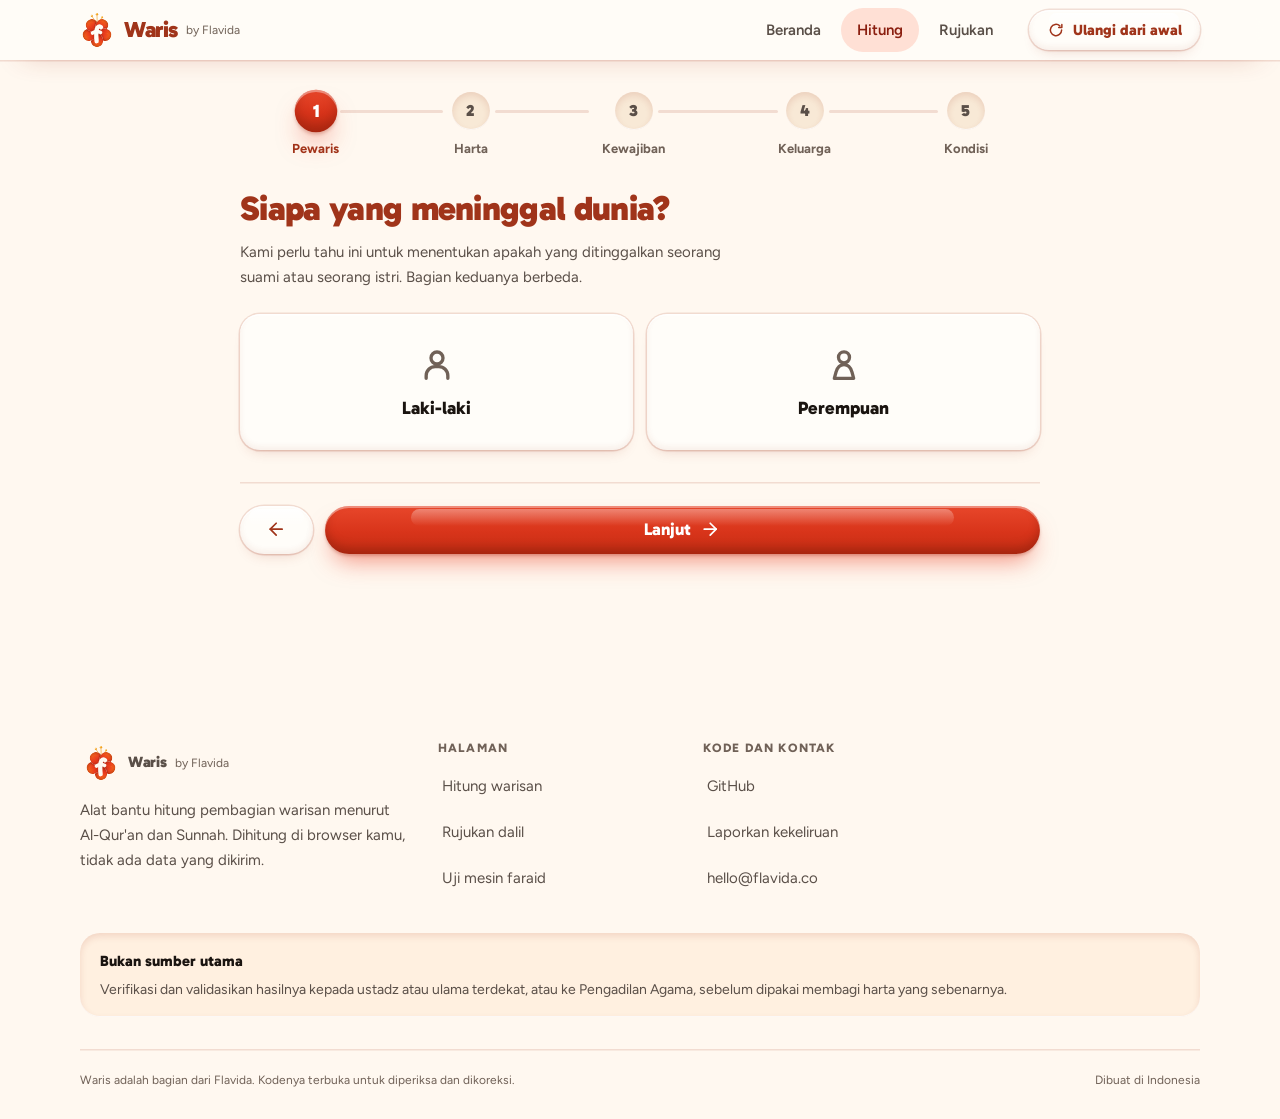
==== commit b41a1b2d: "Redesign mengikuti Flavida Design System v4.1 Seluruh tampilan dipindah ke kit Flavida (token, font " ====
--- a/hitung.html
+++ b/hitung.html
@@ -1,57 +1,55 @@
 <!DOCTYPE html>
-<html lang="id">
+<html lang="id" data-theme="auto" data-no-snav>
 <head>
 <meta charset="utf-8">
 <meta name="viewport" content="width=device-width, initial-scale=1">
 <title>Hitung pembagian waris — Waris by Flavida</title>
 <meta name="description" content="Isi kondisi keluargamu, lihat pembagian warisan sesuai Al-Qur'an dan Sunnah lengkap dengan dalilnya. Dihitung di browser, tidak ada data yang dikirim ke mana pun.">
 <meta name="theme-color" content="#FFF8F0">
-<link rel="icon" href="assets/mark-color.svg">
-<link rel="preconnect" href="https://fonts.gstatic.com" crossorigin>
-<link rel="stylesheet" href="css/tokens.css?v=19">
-<link rel="stylesheet" href="css/base.css?v=19">
-<link rel="stylesheet" href="css/app.css?v=19">
-<link rel="stylesheet" href="css/print.css?v=19" media="print">
+<link rel="icon" href="assets/v4/mark-simple.svg" type="image/svg+xml">
+<link rel="stylesheet" href="colors_and_type.css?v=24">
+<link rel="stylesheet" href="flavida.css?v=24">
+<link rel="stylesheet" href="flavida-extra.css?v=24">
+<link rel="stylesheet" href="flavida-sections.css?v=24">
+<link rel="stylesheet" href="css/waris.css?v=24">
+<link rel="stylesheet" href="css/print.css?v=24" media="print">
 </head>
 <body>
-<a class="skip-link" href="#utama">Lompat ke isi</a>
-
-<script src="js/sprite.js?v=19"></script>
-
-<!-- ═══ NAV ═══ -->
-<nav class="nav">
-  <div class="wrap nav-inner">
-    <a class="nav-brand" href="index.html">
-      <img src="assets/mark-color.svg" alt="">
-      <span class="nav-brand-teks">
-        <span class="nav-brand-nama">Waris</span>
-        <span class="nav-brand-sub">by Flavida</span>
-      </span>
-    </a>
-
-    <button class="nav-toggle" type="button" id="nav-toggle"
-            aria-expanded="false" aria-controls="nav-menu" aria-label="Buka menu">
-      <span class="nav-toggle-garis"></span>
-    </button>
-
-    <div class="nav-menu" id="nav-menu">
-      <a href="index.html">Beranda</a>
-      <a href="hitung.html">Hitung</a>
-      <a href="rujukan.html">Rujukan</a>
-      <button class="btn btn-ghost btn-sm" id="btn-mulai-ulang" type="button">
-        <svg class="ic ic-sm" aria-hidden="true"><use href="#i-ulang"></use></svg> Ulangi dari awal
-      </button>
-    </div>
-  </div>
+<a class="fl-skip" href="#utama">Lompat ke isi</a>
+<script src="assets/v4/icons.sprite.js"></script>
+<script src="js/sprite.js?v=24"></script>
+
+<nav class="fl-nav" data-autohide aria-label="Utama">
+  <a class="fl-nav__brand" href="index.html" aria-label="Waris by Flavida, ke beranda">
+    <img src="assets/v4/mark-color.svg" alt="" width="34" height="34">
+    <span>Waris</span><small class="nav-sub">by Flavida</small>
+  </a>
+  <ul class="fl-nav__links" role="list">
+    <li><a href="index.html">Beranda</a></li>
+    <li><a href="hitung.html" aria-current="page">Hitung</a></li>
+    <li><a href="rujukan.html">Rujukan</a></li>
+  </ul>
+  <button class="fl-btn fl-btn--sm fl-btn--ghost fl-nav__cta" id="btn-mulai-ulang" type="button"><svg class="fl-icon" aria-hidden="true"><use href="#i-ulang"/></svg>Ulangi dari awal</button>
+  <button class="fl-nav__toggle" type="button" aria-label="Menu" aria-controls="menu" aria-expanded="false">
+    <svg class="fl-icon i-open" aria-hidden="true"><use href="#i-menu"/></svg>
+    <svg class="fl-icon i-close" aria-hidden="true"><use href="#i-x"/></svg>
+  </button>
 </nav>
+<div class="fl-menu" id="menu">
+  <nav aria-label="Menu seluler">
+    <a href="index.html">Beranda</a>
+    <a href="hitung.html">Hitung</a>
+    <a href="rujukan.html">Rujukan</a>
+  </nav>
+</div>
 
 <main id="utama">
 
   <!-- ═══ WIZARD ═══ -->
-  <section class="section" id="wizard" style="padding-top: var(--space-8)">
-    <div class="wrap wrap-narrow">
-      <div class="progres-teks" id="progres-teks">Langkah 1 dari 5</div>
-      <div class="progres" id="progres" role="progressbar" aria-valuemin="1" aria-valuemax="5" aria-valuenow="1"></div>
+  <section class="fl-section" id="wizard" style="padding-top: var(--space-8)">
+    <div class="fl-wrap fl-wrap--narrow">
+      <p class="fl-sr-only" id="progres-teks" aria-live="polite">Langkah 1 dari 5</p>
+      <ol class="fl-steps" id="progres" aria-label="Langkah pengisian"></ol>
 
       <!-- 1. Pewaris -->
       <div class="langkah aktif" data-langkah="1">
@@ -60,11 +58,11 @@
           seorang suami atau seorang istri. Bagian keduanya berbeda.</p>
         <div class="pilih-grid" id="pilih-kelamin">
           <button class="pilih" type="button" data-nilai="L" aria-pressed="false">
-            <svg class="ic" aria-hidden="true"><use href="#i-pria"></use></svg>
+            <svg class="fl-icon" aria-hidden="true"><use href="#i-pria"/></svg>
             <span>Laki-laki</span>
           </button>
           <button class="pilih" type="button" data-nilai="P" aria-pressed="false">
-            <svg class="ic" aria-hidden="true"><use href="#i-wanita"></use></svg>
+            <svg class="fl-icon" aria-hidden="true"><use href="#i-wanita"/></svg>
             <span>Perempuan</span>
           </button>
         </div>
@@ -78,24 +76,24 @@
 
         <div class="mode-pilih" role="group" aria-label="Cara mengisi harta">
           <button type="button" data-mode-harta="total" aria-pressed="true">
-            <svg class="ic ic-sm" aria-hidden="true"><use href="#i-dompet"></use></svg>
+            <svg class="fl-icon" aria-hidden="true"><use href="#i-dompet"/></svg>
             Total saja
           </button>
           <button type="button" data-mode-harta="rincian" aria-pressed="false">
-            <svg class="ic ic-sm" aria-hidden="true"><use href="#i-kotak"></use></svg>
+            <svg class="fl-icon" aria-hidden="true"><use href="#i-kotak"/></svg>
             Rincikan per jenis
           </button>
         </div>
 
         <div id="harta-total">
-          <div class="uang-field">
-            <label class="uang-label" for="in-total">Total harta peninggalan</label>
-            <div class="uang-box besar">
+          <div class="fl-field">
+            <label for="in-total">Total harta peninggalan</label>
+            <div class="fl-affix besar">
               <span class="rp">Rp</span>
               <input id="in-total" type="text" inputmode="numeric" value="0" data-uang>
             </div>
-            <span class="uang-ket">Rumah, tanah, tabungan, kendaraan, emas, usaha — semuanya
-              digabung jadi satu angka.</span>
+            <p class="fl-hint">Rumah, tanah, tabungan, kendaraan, emas, usaha — semuanya
+              digabung jadi satu angka.</p>
           </div>
         </div>
 
@@ -117,28 +115,28 @@
         <p class="langkah-ket">Warisan baru boleh dibagi setelah biaya pemakaman ditutup,
           hutang dilunasi, dan wasiat dilaksanakan. Kosongkan saja kalau tidak ada.</p>
 
-        <div class="uang-field">
-          <label class="uang-label" for="in-biaya">Biaya pengurusan jenazah</label>
-          <div class="uang-box"><span class="rp">Rp</span>
+        <div class="fl-field">
+          <label for="in-biaya">Biaya pengurusan jenazah</label>
+          <div class="fl-affix"><span class="rp">Rp</span>
             <input id="in-biaya" type="text" inputmode="numeric" value="0" data-uang></div>
         </div>
 
-        <div class="uang-field">
-          <label class="uang-label" for="in-hutang">Hutang pewaris</label>
-          <div class="uang-box"><span class="rp">Rp</span>
+        <div class="fl-field">
+          <label for="in-hutang">Hutang pewaris</label>
+          <div class="fl-affix"><span class="rp">Rp</span>
             <input id="in-hutang" type="text" inputmode="numeric" value="0" data-uang></div>
-          <span class="uang-ket">Termasuk kewajiban yang tertunda seperti zakat atau biaya haji yang sudah dinazarkan.</span>
-        </div>
-
-        <div class="uang-field">
-          <label class="uang-label" for="in-wasiat">Wasiat yang ditinggalkan</label>
-          <div class="uang-box"><span class="rp">Rp</span>
+          <p class="fl-hint">Termasuk kewajiban yang tertunda seperti zakat atau biaya haji yang sudah dinazarkan.</p>
+        </div>
+
+        <div class="fl-field">
+          <label for="in-wasiat">Wasiat yang ditinggalkan</label>
+          <div class="fl-affix"><span class="rp">Rp</span>
             <input id="in-wasiat" type="text" inputmode="numeric" value="0" data-uang></div>
-          <span class="uang-ket">Untuk orang di luar ahli waris. Otomatis dipotong kalau melebihi batas 1/3.</span>
+          <p class="fl-hint">Untuk orang di luar ahli waris. Otomatis dipotong kalau melebihi batas 1/3.</p>
         </div>
 
         <button class="ceklis" type="button" id="ck-harta-bersama" aria-pressed="false">
-          <span class="kotak"><svg class="ic" aria-hidden="true" style="width:14px;height:14px;stroke-width:2.6"><use href="#i-check"></use></svg></span>
+          <span class="kotak"><svg class="fl-icon" aria-hidden="true" style="width:14px;height:14px;stroke-width:3"><use href="#i-check"/></svg></span>
           <span>
             <span class="ceklis-judul">Harta ini dikumpulkan bersama pasangan selama menikah</span>
             <span class="ceklis-ket">Kalau ya, separuhnya sudah jadi milik pasangan sejak awal dan
@@ -146,11 +144,10 @@
           </span>
         </button>
 
-        <!-- Penegasan asal-usul aturan. Ditaruh menempel pada centangnya, bukan
-             di halaman rujukan saja, supaya user tahu apa yang ia aktifkan
-             SEBELUM angkanya keluar. -->
-        <div class="pita pita-hukum" style="margin-top: var(--space-4); align-items: flex-start">
-          <svg class="ic" aria-hidden="true"><use href="#i-info"></use></svg>
+        <!-- Penegasan asal-usul aturan, menempel pada centangnya: user tahu apa
+             yang ia aktifkan SEBELUM angkanya keluar. -->
+        <div class="pita pita-hukum">
+          <svg class="fl-icon" aria-hidden="true"><use href="#i-info"/></svg>
           <span>
             <strong>Centang ini aturan hukum Indonesia, bukan aturan faraid.</strong>
             Kitab faraid klasik tidak mengenal harta bersama — harta suami tetap milik suami,
@@ -176,11 +173,11 @@
 
         <div class="mode-pilih" role="group" aria-label="Cara mengisi ahli waris">
           <button type="button" data-mode="daftar" aria-pressed="true">
-            <svg class="ic ic-sm" aria-hidden="true"><use href="#i-daftar"></use></svg>
+            <svg class="fl-icon" aria-hidden="true"><use href="#i-daftar"/></svg>
             Daftar
           </button>
           <button type="button" data-mode="pohon" aria-pressed="false">
-            <svg class="ic ic-sm" aria-hidden="true"><use href="#i-pohon"></use></svg>
+            <svg class="fl-icon" aria-hidden="true"><use href="#i-pohon"/></svg>
             Pohon keluarga
           </button>
         </div>
@@ -195,7 +192,7 @@
             untuk menambah anggota, dan ketuk seseorang untuk mengubahnya atau menambahkan
             anak di bawahnya.</p>
           <div class="pita" style="margin-bottom: var(--space-5)">
-            <svg class="ic" aria-hidden="true"><use href="#i-info"></use></svg>
+            <svg class="fl-icon" aria-hidden="true"><use href="#i-info"/></svg>
             <span>Cara ini lebih akurat untuk keluarga yang rumit. Cucu ditambahkan dari dalam
               kartu anaknya, keponakan dari dalam kartu saudaranya — jadi hubungannya tidak
               perlu ditebak.</span>
@@ -218,21 +215,21 @@
           menambahkan catatan penting di hasil nanti.</p>
         <div id="kondisi-khusus"></div>
         <div class="pita" style="margin-top: var(--space-6)">
-          <svg class="ic" aria-hidden="true"><use href="#i-info"></use></svg>
+          <svg class="fl-icon" aria-hidden="true"><use href="#i-info"/></svg>
           <span>Semua isian kamu diproses di dalam browser ini saja. Tidak ada satu pun data
             yang dikirim, disimpan, atau dicatat di mana pun.</span>
         </div>
       </div>
 
       <div class="aksi-langkah">
-        <a class="btn btn-ghost" id="btn-beranda" href="index.html" aria-label="Kembali ke beranda">
-          <svg class="ic ic-sm" aria-hidden="true"><use href="#i-kiri"></use></svg>
+        <a class="fl-btn fl-btn--ghost" id="btn-beranda" href="index.html" aria-label="Kembali ke beranda">
+          <svg class="fl-icon" aria-hidden="true"><use href="#i-arrow-left"/></svg>
         </a>
-        <button class="btn btn-ghost" type="button" id="btn-mundur" aria-label="Kembali ke langkah sebelumnya">
-          <svg class="ic ic-sm" aria-hidden="true"><use href="#i-kiri"></use></svg>
+        <button class="fl-btn fl-btn--ghost" type="button" id="btn-mundur" aria-label="Kembali ke langkah sebelumnya">
+          <svg class="fl-icon" aria-hidden="true"><use href="#i-arrow-left"/></svg>
         </button>
-        <button class="btn btn-primary" type="button" id="btn-maju">
-          Lanjut <svg class="ic ic-sm"><use href="#i-kanan"></use></svg>
+        <button class="fl-btn" type="button" id="btn-maju">
+          Lanjut <svg class="fl-icon" aria-hidden="true"><use href="#i-arrow-right"/></svg>
         </button>
       </div>
     </div>
@@ -243,43 +240,59 @@
 
 </main>
 
-<footer class="footer">
-  <div class="wrap footer-inner">
-    <div>
-      <p class="footer-note">
-        Waris adalah alat bantu hitung, <strong>bukan sumber utama</strong>. Verifikasi dan
-        validasikan hasilnya kepada ustadz atau ulama terdekat, atau ke Pengadilan Agama,
-        sebelum dipakai membagi harta yang sebenarnya.
-      </p>
-      <p style="margin-top: var(--space-4)">
-        <a href="rujukan.html">Rujukan Al-Qur'an &amp; Hadits</a> &nbsp;·&nbsp;
-        <a href="https://github.com/arnantoakbar/waris" target="_blank" rel="noopener noreferrer">Kode sumber di GitHub</a>
-      </p>
+<footer class="fl-footer">
+  <div class="fl-wrap">
+    <div class="fl-footer__grid">
+      <div>
+        <a class="fl-nav__brand" href="index.html"><img src="assets/v4/mark-color.svg" alt="" width="34" height="34"><span>Waris</span><small class="nav-sub">by Flavida</small></a>
+        <p class="fl-footer__lead">Alat bantu hitung pembagian warisan menurut Al-Qur'an dan Sunnah. Dihitung di browser kamu, tidak ada data yang dikirim.</p>
+      </div>
+      <nav aria-label="Halaman">
+        <h4>Halaman</h4>
+        <ul>
+          <li><a href="hitung.html">Hitung warisan</a></li>
+          <li><a href="rujukan.html">Rujukan dalil</a></li>
+          <li><a href="tests.html">Uji mesin faraid</a></li>
+        </ul>
+      </nav>
+      <nav aria-label="Kode dan kontak">
+        <h4>Kode dan kontak</h4>
+        <ul>
+          <li><a href="https://github.com/arnantoakbar/waris" target="_blank" rel="noopener noreferrer">GitHub</a></li>
+          <li><a href="https://github.com/arnantoakbar/waris/issues/new" target="_blank" rel="noopener noreferrer">Laporkan kekeliruan</a></li>
+          <li><a href="mailto:hello@flavida.co">hello@flavida.co</a></li>
+        </ul>
+      </nav>
+      <div class="fl-notice fl-footer__notice">
+        <b>Bukan sumber utama</b>
+        Verifikasi dan validasikan hasilnya kepada ustadz atau ulama terdekat, atau ke Pengadilan Agama, sebelum dipakai membagi harta yang sebenarnya.
+      </div>
     </div>
-    <div class="footer-made">
-        Kodenya terbuka — silakan diperiksa dan dikoreksi.<br>
-        Made with 🔥 in Indonesia
-      </div>
+    <div class="fl-footer__legal">
+      <span>Waris adalah bagian dari Flavida. Kodenya terbuka untuk diperiksa dan dikoreksi.</span>
+      <span>Dibuat di Indonesia</span>
+    </div>
   </div>
 </footer>
 
-<script src="js/faraid/fraction.js?v=19"></script>
-<script src="js/faraid/heirs.js?v=19"></script>
-<script src="js/faraid/hijab.js?v=19"></script>
-<script src="js/faraid/shares.js?v=19"></script>
-<script src="js/faraid/ashabah.js?v=19"></script>
-<script src="js/faraid/special.js?v=19"></script>
-<script src="js/faraid/estate.js?v=19"></script>
-<script src="js/faraid/solve.js?v=19"></script>
-<script src="js/dalil.js?v=19"></script>
-<script src="js/khi.js?v=19"></script>
-<script src="js/advice.js?v=19"></script>
-<script src="js/export.js?v=19"></script>
-<script src="js/keluarga.js?v=19"></script>
-<script src="js/ui-pohon.js?v=19"></script>
-<script src="js/ui-pohon-edit.js?v=19"></script>
-<script src="js/ui-result.js?v=19"></script>
-<script src="js/ui-wizard.js?v=19"></script>
-<script src="js/ui-nav.js?v=19"></script>
+<script src="js/faraid/fraction.js?v=24"></script>
+<script src="js/faraid/heirs.js?v=24"></script>
+<script src="js/faraid/hijab.js?v=24"></script>
+<script src="js/faraid/shares.js?v=24"></script>
+<script src="js/faraid/ashabah.js?v=24"></script>
+<script src="js/faraid/special.js?v=24"></script>
+<script src="js/faraid/estate.js?v=24"></script>
+<script src="js/faraid/solve.js?v=24"></script>
+<script src="js/dalil.js?v=24"></script>
+<script src="js/khi.js?v=24"></script>
+<script src="js/advice.js?v=24"></script>
+<script src="js/export.js?v=24"></script>
+<script src="js/keluarga.js?v=24"></script>
+<script src="js/ui-pohon.js?v=24"></script>
+<script src="js/ui-pohon-edit.js?v=24"></script>
+<script src="js/ui-result.js?v=24"></script>
+<script src="js/ui-wizard.js?v=24"></script>
+<script src="js/motion.min.js"></script>
+<script src="js/flavida.js?v=24"></script>
 </body>
 </html>
--- a/colors_and_type.css
+++ b/colors_and_type.css
@@ -0,0 +1,369 @@
+/*
+ * Flavida Design System · Tokens, type, motion curves
+ * v4.0 · "Flame-tree clay" · flavida.co
+ *
+ * Fonts are self-hosted (no third-party request):
+ *   Gabarito (display, 800/900) · Figtree (body, 300-900) — both SIL OFL, variable, latin subset.
+ * Load order for a page:  colors_and_type.css  →  flavida.css (components)  →  scripts (see README).
+ * Paths below are relative to THIS file; if you copy the css elsewhere, move fonts/ with it.
+ */
+
+@font-face {
+  font-family: 'Gabarito';
+  src: url('fonts/gabarito-latin-wght.woff2') format('woff2');
+  font-weight: 400 900;
+  font-style: normal;
+  font-display: swap;
+}
+@font-face {
+  font-family: 'Figtree';
+  src: url('fonts/figtree-latin-wght.woff2') format('woff2');
+  font-weight: 300 900;
+  font-style: normal;
+  font-display: swap;
+}
+
+:root, [data-theme="light"] {
+  /* ═════════ BRAND COLOR (binding hexes, from the Delonix regia) ═════════ */
+  --color-flame:      #E8391D;  /* Flame — petals, blobs, large type, graphics */
+  --color-orange:     #F5760A;  /* Fire orange — gradient mid, hover warmth */
+  --color-amber:      #F5A623;  /* Amber — stamens, sparkles, highlights, tags on dark */
+  --color-ember:      #A0341A;  /* Ember — headline + logo ink on light grounds */
+  --color-charcoal:   #111111;  /* Charcoal — dark sections, B&W print */
+  --color-cream:      #FFF8F0;  /* Cream — primary ground */
+  --color-parchment:  #FFF0E0;  /* Parchment — secondary ground, panels */
+  --color-green:      #1B5E3B;  /* Canopy green — rare accent from the leaves */
+
+  /* Flame ramp (derived, for clay shading + states) */
+  --flame-50:  #FFF1EC;
+  --flame-100: #FFE0D5;
+  --flame-200: #FFC1AD;
+  --flame-300: #FF9A7C;
+  --flame-400: #F46A47;
+  --flame-500: #E8391D;   /* = --color-flame */
+  --flame-600: #D02E14;
+  --flame-700: #B02510;
+  --flame-800: #8A1E0F;
+  --flame-900: #5E1509;
+
+  /* Amber ramp */
+  --amber-50:  #FFF7E3;
+  --amber-100: #FFEBBD;
+  --amber-300: #FFCF6B;
+  --amber-500: #F5A623;   /* = --color-amber */
+  --amber-700: #A8650A;
+
+  /* Character skin tones (from the Flav render) */
+  --color-peach:       #F8D3B2;
+  --color-peach-deep:  #EDB48C;
+  --color-mitten:      #F9E6D2;
+  --color-blush:       #F29080;
+  --color-eye:         #2A1510;
+
+  /* Text — all pass AA on cream and parchment */
+  --color-ink:        #1A1410;  /* body headings / strong text (warm black) */
+  --color-mid:        #5A4F48;  /* secondary text (7.5:1 on cream) */
+  --color-light:      #706157;  /* tertiary text, captions (5.6:1 on cream, 5.0:1 on sunk wells) */
+  --color-flame-ink:  #C42E14;  /* flame as small text / links on cream (5.3:1) */
+  --color-on-flame:   #FFFFFF;
+
+
+  /* Ink tokens: readable text on top of each tint (used by alerts, callouts, chips) */
+  --amber-ink:   #6B3F02;
+  --success-ink: #124F2D;
+  --warning-ink: #6B3F02;
+  --error-ink:   #8A1E0F;
+  --info-ink:    #1E4568;
+  --glass:       rgba(255, 253, 249, 0.86);   /* floating nav, section pill */
+  --color-ember-fixed: #A0341A;             /* ember as ink on cream-fixed surfaces: never flips in dark */
+  --color-flame-ink-fixed: #C42E14;
+  --color-cream-fixed: #FFF8F0;              /* cream as a text/ink color: never flips in dark */
+  --gloss-soft: linear-gradient(180deg, rgba(255, 255, 255, 0.9), rgba(255, 255, 255, 0));  /* gloss on pale buttons */
+
+  /* Pastel clay tones: category colors for chips, tiles and sticker backgrounds (text uses the -ink partner, AA) */
+  --tone-mint:   #CFEFDD; --tone-mint-ink:   #14633C;
+  --tone-sky:    #D4E6FA; --tone-sky-ink:    #1D4F87;
+  --tone-lilac:  #E3DAF7; --tone-lilac-ink:  #46338F;
+  --tone-rose:   #FAD7E3; --tone-rose-ink:   #8E2C55;
+  --tone-butter: #FFF0B8; --tone-butter-ink: #6B4A00;
+  --tone-peach:  #FFDCC7; --tone-peach-ink:  #8A3A12;
+
+  /* Chart series (categorical). Flame leads; the rest stay distinguishable in grayscale and for color-blind readers. */
+  --chart-1: #E8391D;  /* flame */
+  --chart-2: #2A78D6;  /* blue */
+  --chart-3: #F5A623;  /* amber */
+  --chart-4: #1B9E77;  /* leaf */
+  --chart-5: #5B4BB7;  /* violet */
+  --chart-6: #E87BA4;  /* rose */
+  --chart-7: #A0341A;  /* ember */
+  --chart-8: #6B7A8F;  /* slate */
+  --chart-seq-1: #FFE0D5; --chart-seq-2: #FFA98E; --chart-seq-3: #F46A47; --chart-seq-4: #D02E14; --chart-seq-5: #8A1E0F; /* sequential */
+  --level-1: var(--color-success); --level-2: #8F5507; --level-3: #A8410A; --level-4: var(--color-error);   /* severity I to IV */
+
+  /* Semantic */
+  --color-success: #16703F;
+  --color-warning: #8F5507;
+  --color-error:   #C42E14;
+  --color-info:    #2F6196;
+  --color-success-bg: #E6F4EC;
+  --color-warning-bg: #FFF1D6;
+  --color-error-bg:   #FFE4DC;
+  --color-info-bg:    #E5EEF7;
+
+  /* Surfaces */
+  --bg-primary:    var(--color-cream);
+  --bg-secondary:  var(--color-parchment);
+  --bg-dark:       var(--color-charcoal);
+  --fg-on-dark-strong: #FFFFFF;           /* titles on dark grounds */
+  --field-focus-border: var(--color-ink);   /* focus = ink edge + amber halo, so it never reads as an error */
+  --field-focus-ring: 0 0 0 4px rgba(245, 166, 35, 0.42);
+  --bg-accent:     var(--color-flame);
+  --surface:       #FFFDF9;               /* puffy card face (warm white) */
+  --surface-sunk:  #F8E9D6;               /* pressed/inset wells, input fill */
+
+  /* Foreground aliases (legacy names kept) */
+  --fg-logo:       var(--color-ember);
+  --fg1:           var(--color-ink);
+  --fg2:           var(--color-mid);
+  --fg3:           var(--color-light);
+  --fg-accent:     var(--color-flame-ink);
+  --fg-on-dark:    var(--color-cream);
+  --fg-on-dark-dim: rgba(255, 248, 240, 0.72);
+
+  /* Lines */
+  --color-border:        rgba(160, 52, 26, 0.14);
+  --color-border-hover:  rgba(160, 52, 26, 0.30);
+  --border-default:      var(--color-border);
+  --border-hover:        var(--color-border-hover);
+  --color-focus:         var(--color-flame-ink);
+  --focus-ring:          0 0 0 3px var(--color-cream), 0 0 0 6px var(--color-flame-ink);
+
+  /* Gradients */
+  --grad-flame:  linear-gradient(135deg, var(--amber-500) 0%, var(--color-orange) 45%, var(--color-flame) 100%);
+  --grad-petal:  radial-gradient(120% 120% at 28% 18%, #FF8A5C 0%, var(--color-flame) 48%, #C42E14 100%);
+  --grad-btn:    linear-gradient(180deg, #E8472B 0%, #D8341A 55%, #C42E14 100%);
+  --glow-hero:   radial-gradient(60% 55% at 50% 100%, rgba(245, 118, 10, 0.18), transparent 70%),
+                 radial-gradient(40% 40% at 85% 15%, rgba(232, 57, 29, 0.10), transparent 65%);
+  --glow-dark:   radial-gradient(60% 80% at 50% 115%, rgba(232, 57, 29, 0.45), transparent 65%);
+
+  /* ═════════ CLAY ELEVATION — the system's depth language ═════════
+     Every raised thing = top inner highlight + bottom inner shade + soft warm drop shadow. */
+  --shadow-clay-sm:
+    inset 0 1.5px 0 rgba(255, 255, 255, 0.9),
+    inset 0 -3px 6px rgba(160, 52, 26, 0.07),
+    0 1px 2px rgba(160, 52, 26, 0.10),
+    0 8px 14px -8px rgba(160, 52, 26, 0.22);
+  --shadow-clay-md:
+    inset 0 2px 0 rgba(255, 255, 255, 0.95),
+    inset 0 -6px 12px rgba(160, 52, 26, 0.08),
+    0 2px 4px rgba(160, 52, 26, 0.08),
+    0 18px 30px -12px rgba(160, 52, 26, 0.26);
+  --shadow-clay-lg:
+    inset 0 3px 0 rgba(255, 255, 255, 0.95),
+    inset 0 -10px 18px rgba(160, 52, 26, 0.09),
+    0 4px 8px rgba(160, 52, 26, 0.08),
+    0 34px 54px -20px rgba(160, 52, 26, 0.34);
+  --shadow-clay-flame:
+    inset 0 2px 0 rgba(255, 255, 255, 0.38),
+    inset 0 -6px 10px rgba(110, 22, 8, 0.36),
+    0 2px 3px rgba(150, 30, 10, 0.25),
+    0 14px 24px -8px rgba(232, 57, 29, 0.55);
+  --shadow-clay-pressed:
+    inset 0 4px 10px rgba(110, 22, 8, 0.38),
+    inset 0 -1px 0 rgba(255, 255, 255, 0.18),
+    0 1px 1px rgba(150, 30, 10, 0.2);
+  --shadow-inset:
+    inset 0 3px 7px rgba(160, 52, 26, 0.14),
+    inset 0 -1px 0 rgba(255, 255, 255, 0.9);
+  --shadow-sticker: drop-shadow(0 10px 14px rgba(160, 52, 26, 0.22));
+  /* legacy aliases */
+  --shadow-card:       var(--shadow-clay-md);
+  --shadow-card-hover: var(--shadow-clay-lg);
+  --shadow-btn:        var(--shadow-clay-flame);
+  --shadow-mascot:     drop-shadow(0 14px 22px rgba(160, 52, 26, 0.24));
+  --color-shadow:       rgba(160, 52, 26, 0.10);
+  --color-shadow-hover: rgba(160, 52, 26, 0.22);
+  --color-flame-tint-sm: rgba(232, 57, 29, 0.06);
+  --color-flame-tint-md: rgba(232, 57, 29, 0.12);
+  --color-flame-tint-lg: rgba(232, 57, 29, 0.20);
+
+  /* ═════════ TYPE ═════════ */
+  --font-display: 'Gabarito', 'Trebuchet MS', 'Segoe UI', system-ui, sans-serif;
+  --font-body:    'Figtree', 'Segoe UI', system-ui, -apple-system, sans-serif;
+  --font-mono:    ui-monospace, 'SF Mono', 'Cascadia Mono', Menlo, Consolas, monospace;
+
+  --fw-light: 300; --fw-regular: 400; --fw-medium: 500; --fw-semibold: 600;
+  --fw-bold: 700; --fw-extrabold: 800; --fw-black: 900;
+
+  /* Display tops out at 6rem (96px) */
+  --text-display-xl: clamp(2.75rem, 1.6rem + 5.6vw, 6rem);
+  --text-display-l:  clamp(2.125rem, 1.4rem + 3.4vw, 3.75rem);
+  --text-display-m:  clamp(1.75rem, 1.3rem + 2.2vw, 2.75rem);
+  --text-heading-l:  clamp(1.5rem, 1.2rem + 1.3vw, 2.125rem);
+  --text-heading-m:  clamp(1.25rem, 1.1rem + 0.7vw, 1.5rem);
+  --text-heading-s:  1.125rem;
+  --text-body-xl:    clamp(1.125rem, 1.04rem + 0.4vw, 1.3125rem);
+  --text-body:       1rem;
+  --text-body-s:     0.9375rem;
+  --text-body-xs:    0.875rem;
+  --text-label:      0.8125rem;
+  --text-caption:    0.75rem;
+  --text-micro:      0.6875rem;
+
+  --lh-display: 1.0;
+  --lh-heading: 1.08;
+  --lh-tight:   1.2;
+  --lh-lead:    1.55;
+  --lh-body:    1.65;
+  --lh-ui:      1.4;
+
+  --ls-tight:   -0.03em;   /* display xl */
+  --ls-snug:    -0.02em;   /* section titles */
+  --ls-normal:  0;
+  --ls-wide:    0.02em;
+  --ls-wider:   0.06em;
+  --ls-widest:  0.1em;     /* tags only */
+  --measure:    68ch;
+
+  /* ═════════ SPACE (4px base) ═════════ */
+  --space-1: 4px;  --space-2: 8px;   --space-3: 12px;  --space-4: 16px;  --space-5: 20px;
+  --space-6: 24px; --space-7: 28px;  --space-8: 32px;  --space-10: 40px; --space-12: 48px;
+  --space-14: 56px; --space-16: 64px; --space-20: 80px; --space-24: 96px; --space-32: 128px;
+
+  /* ═════════ SHAPE — chunkier than v3 ═════════ */
+  --radius-pill:  999px;
+  --radius-panel: 24px;   /* hero panels, CTA banners */
+  --radius-card:  20px;
+  --radius-icon:  14px;
+  --radius-input: 12px;
+  --radius-sm:    10px;
+  --radius-xs:    6px;
+  --radius-cta:   var(--radius-panel);
+
+  /* ═════════ MOTION ═════════
+     Clay is soft: arrivals decelerate, pressable things overshoot a little, Flav overshoots a lot.
+     UI springs stay small (peak <= ~4%); the mascot may pop (up to ~30%). */
+  --ease-out:    cubic-bezier(0.16, 1, 0.3, 1);       /* confident arrival */
+  --ease-in:     cubic-bezier(0.5, 0, 0.75, 0);       /* exits (faster than entrances) */
+  --ease-in-out: cubic-bezier(0.65, 0, 0.35, 1);
+  --ease-spring-soft: linear(0, 0.0241, 0.0859, 0.1718, 0.2712, 0.3755, 0.4787, 0.5764, 0.6656, 0.7447, 0.813, 0.8704, 0.9174, 0.9548, 0.9837, 1.0051, 1.0201, 1.03, 1.0357, 1.0381, 1.0382, 1.0364, 1.0335, 1.0299, 1.026, 1.022, 1.0181, 1.0145, 1.0112, 1.0084, 1.006, 1);
+  --ease-spring-bounce: linear(0, 0.0584, 0.2027, 0.3907, 0.5883, 0.771, 0.923, 1.0371, 1.1123, 1.1521, 1.163, 1.1526, 1.1286, 1.0978, 1.0656, 1.036, 1.0115, 0.9932, 0.9813, 0.975, 0.9734, 0.9753, 0.9793, 0.9843, 0.9896, 0.9943, 0.9983, 1.0012, 1.0031, 1.0041, 1.0043, 1);
+  --ease-spring-pop: linear(0, 0.0983, 0.336, 0.6287, 0.9059, 1.1207, 1.251, 1.297, 1.2745, 1.2074, 1.1211, 1.0372, 0.9705, 0.9286, 0.9121, 0.9167, 0.9354, 0.9608, 0.9861, 1.0067, 1.0201, 1.0259, 1.0252, 1.02, 1.0126, 1.005, 0.9986, 0.9944, 0.9924, 0.9924, 0.9938, 1);
+  --ease-default: var(--ease-out);
+  --dur-instant: 90ms;
+  --dur-fast:    150ms;
+  --dur-base:    240ms;
+  --dur-slow:    450ms;
+  --dur-enter:   700ms;
+  --dur-spring-soft:   480ms;
+  --dur-spring-bounce: 620ms;
+  --dur-spring-pop:    760ms;
+  --transition-base:
+    transform var(--dur-spring-soft) var(--ease-spring-soft),
+    box-shadow var(--dur-base) var(--ease-out),
+    background-color var(--dur-base) var(--ease-out),
+    border-color var(--dur-base) var(--ease-out),
+    color var(--dur-fast) var(--ease-out);
+
+  /* Z layers */
+  --z-nav: 50; --z-overlay: 80; --z-toast: 100;
+}
+
+/* ═════════ SEMANTIC TYPE CLASSES (legacy .flav-* names kept; .fl-* are canonical) ═════════ */
+.fl-display-xl, .flav-display-xl { font-family: var(--font-display); font-size: var(--text-display-xl); font-weight: var(--fw-black); line-height: var(--lh-display); letter-spacing: var(--ls-tight); text-wrap: balance; }
+.fl-display-l,  .flav-display-l  { font-family: var(--font-display); font-size: var(--text-display-l);  font-weight: var(--fw-black); line-height: var(--lh-heading); letter-spacing: var(--ls-snug); text-wrap: balance; }
+.fl-display-m,  .flav-display-m  { font-family: var(--font-display); font-size: var(--text-display-m);  font-weight: var(--fw-extrabold); line-height: var(--lh-heading); letter-spacing: var(--ls-snug); text-wrap: balance; }
+.fl-heading-l,  .flav-heading-l  { font-family: var(--font-display); font-size: var(--text-heading-l);  font-weight: var(--fw-extrabold); line-height: var(--lh-heading); letter-spacing: var(--ls-snug); text-wrap: balance; }
+.fl-heading-m,  .flav-heading-m  { font-family: var(--font-display); font-size: var(--text-heading-m);  font-weight: var(--fw-extrabold); line-height: var(--lh-tight); letter-spacing: -0.01em; }
+.fl-heading-s                    { font-family: var(--font-display); font-size: var(--text-heading-s);  font-weight: var(--fw-bold); line-height: var(--lh-tight); }
+.fl-lead,       .flav-body-lead  { font-family: var(--font-body); font-size: var(--text-body-xl); font-weight: var(--fw-regular); line-height: var(--lh-lead); color: var(--fg2); max-width: var(--measure); text-wrap: pretty; }
+.fl-body,       .flav-body       { font-family: var(--font-body); font-size: var(--text-body); font-weight: var(--fw-regular); line-height: var(--lh-body); color: var(--fg2); max-width: var(--measure); text-wrap: pretty; }
+.fl-body-s,     .flav-body-sm    { font-family: var(--font-body); font-size: var(--text-body-xs); font-weight: var(--fw-regular); line-height: var(--lh-body); color: var(--fg2); }
+.fl-label,      .flav-label      { font-family: var(--font-body); font-size: var(--text-micro); font-weight: var(--fw-bold); letter-spacing: var(--ls-widest); text-transform: uppercase; color: var(--fg-accent); }
+.fl-caption,    .flav-caption    { font-family: var(--font-body); font-size: var(--text-caption); font-weight: var(--fw-regular); color: var(--fg3); }
+.fl-mono                         { font-family: var(--font-mono); font-size: 0.875em; }
+
+/* utility gradients / glows (fills only; no gradient text) */
+.fl-gradient-flame, .flav-gradient-flame { background: var(--grad-flame); }
+.fl-glow-hero,  .flav-glow-hero  { background: var(--glow-hero); }
+.fl-glow-dark,  .flav-glow-dark  { background: var(--glow-dark); }
+
+/* ═════════ LEGACY v3 SHORT ALIASES (old pages used --flame/--cream etc.) ═════════ */
+:root, [data-theme="light"] {
+  --flame: var(--color-flame); --orange: var(--color-orange); --amber: var(--color-amber);
+  --ember: var(--color-ember); --charcoal: var(--color-charcoal); --cream: var(--color-cream);
+  --parchment: var(--color-parchment); --ink: var(--color-ink); --mid: var(--color-mid); --light: var(--color-light);
+}
+
+/* Pin a region to the light palette inside a dark page (print artboards, previews): <div data-theme="light"> */
+:where([data-theme="light"]:not(:root)) { color: var(--color-mid); }
+
+/* ═════════ DARK THEME ═════════
+   Opt in with <html data-theme="dark">, or data-theme="auto" to follow the device. Scope it to any container.
+   Warm charcoal, never cold gray. Roles are remapped, so components need no changes. */
+:root[data-theme="dark"], [data-theme="dark"] {
+  color-scheme: dark;
+  --bg-primary: #17110E;
+  --bg-secondary: #1F1713;
+  --bg-dark: #0B0705;                       /* dark sections sit below the page, not on it */
+  --color-parchment: #231A15;
+  --surface: #271E19;
+  --surface-sunk: #130E0B;
+  --color-ink: #FFF3E8;
+  --color-mid: #D6C5B8;
+  --color-light: #A9968B;
+  --color-ember: #FFAE93;
+  --color-flame-ink: #FF8E6E;
+  --color-border: rgba(255, 220, 200, 0.14);
+  --color-border-hover: rgba(255, 220, 200, 0.3);
+  --fg1: var(--color-ink); --fg2: var(--color-mid); --fg3: var(--color-light);
+  --flame-50: rgba(255, 142, 110, 0.10); --flame-100: rgba(255, 142, 110, 0.18); --flame-200: rgba(255, 142, 110, 0.30);
+  --flame-700: #FFB5A1; --flame-800: #FFC9B8;
+  --amber-50: rgba(245, 166, 35, 0.10); --amber-100: rgba(245, 166, 35, 0.2); --amber-ink: #FFD9A0;
+  --color-success: #6FD9A0; --color-warning: #F0B65A; --color-error: #FF9A85; --color-info: #8DB9F0;
+  --color-success-bg: rgba(60, 200, 120, 0.14); --color-warning-bg: rgba(240, 182, 90, 0.14); --color-error-bg: rgba(255, 120, 100, 0.15); --color-info-bg: rgba(110, 160, 230, 0.15);
+  --success-ink: #BFF0D6; --warning-ink: #F7D9A6; --error-ink: #FFC9BD; --info-ink: #C9DDF7;
+  --level-2: #F0B65A; --level-3: #FF9E5C;
+  --glass: rgba(35, 26, 21, 0.84);
+  --gloss-soft: linear-gradient(180deg, rgba(255, 235, 220, 0.12), rgba(255, 235, 220, 0));
+  --focus-ring: 0 0 0 3px #17110E, 0 0 0 6px #FF8E6E;
+  --tone-mint: rgba(111, 217, 160, 0.16); --tone-mint-ink: #9BE6BE;
+  --tone-sky: rgba(141, 185, 240, 0.16); --tone-sky-ink: #B4D3F7;
+  --tone-lilac: rgba(170, 150, 240, 0.18); --tone-lilac-ink: #CDBFF8;
+  --tone-rose: rgba(240, 130, 170, 0.17); --tone-rose-ink: #F6B5CD;
+  --tone-butter: rgba(245, 214, 90, 0.15); --tone-butter-ink: #F3DD8A;
+  --tone-peach: rgba(255, 160, 110, 0.17); --tone-peach-ink: #FFC4A3;
+  --chart-1: #FF6B4A; --chart-2: #5AA0F0; --chart-3: #F5B545; --chart-4: #3CC79A; --chart-5: #9A89F0; --chart-6: #F08EB3; --chart-7: #FF9B7D; --chart-8: #9AA9BD;
+  --chart-seq-1: #3A1E15; --chart-seq-2: #7A3320; --chart-seq-3: #C24427; --chart-seq-4: #F46A47; --chart-seq-5: #FFB59A;
+  --shadow-clay-sm: inset 0 1.5px 0 rgba(255, 235, 220, 0.07), inset 0 -3px 6px rgba(0, 0, 0, 0.35), 0 1px 2px rgba(0, 0, 0, 0.45), 0 8px 14px -8px rgba(0, 0, 0, 0.65);
+  --shadow-clay-md: inset 0 2px 0 rgba(255, 235, 220, 0.08), inset 0 -6px 12px rgba(0, 0, 0, 0.35), 0 2px 4px rgba(0, 0, 0, 0.4), 0 18px 30px -12px rgba(0, 0, 0, 0.7);
+  --shadow-clay-lg: inset 0 3px 0 rgba(255, 235, 220, 0.09), inset 0 -10px 18px rgba(0, 0, 0, 0.35), 0 4px 8px rgba(0, 0, 0, 0.45), 0 34px 54px -20px rgba(0, 0, 0, 0.8);
+  --shadow-inset: inset 0 3px 8px rgba(0, 0, 0, 0.55), inset 0 -1px 0 rgba(255, 235, 220, 0.06);
+  --shadow-sticker: drop-shadow(0 10px 14px rgba(0, 0, 0, 0.5));
+  --shadow-mascot: drop-shadow(0 14px 22px rgba(0, 0, 0, 0.5));
+  --glow-hero: radial-gradient(60% 55% at 50% 100%, rgba(245, 118, 10, 0.12), transparent 70%);
+}
+:root[data-theme="dark"] body, [data-theme="dark"].fl-themed { background: var(--bg-primary); color: var(--color-ink); }
+@media (prefers-color-scheme: dark) {
+  :root[data-theme="auto"] {
+    color-scheme: dark;
+    --bg-primary: #17110E; --bg-secondary: #1F1713; --color-parchment: #231A15; --surface: #271E19; --surface-sunk: #130E0B;
+    --color-ink: #FFF3E8; --color-mid: #D6C5B8; --color-light: #A9968B; --color-ember: #FFAE93; --color-flame-ink: #FF8E6E;
+    --color-border: rgba(255, 220, 200, 0.14); --color-border-hover: rgba(255, 220, 200, 0.3);
+    --fg1: var(--color-ink); --fg2: var(--color-mid); --fg3: var(--color-light);
+    --flame-50: rgba(255, 142, 110, 0.10); --flame-100: rgba(255, 142, 110, 0.18); --flame-200: rgba(255, 142, 110, 0.30); --flame-700: #FFB5A1; --flame-800: #FFC9B8;
+    --amber-50: rgba(245, 166, 35, 0.10); --amber-100: rgba(245, 166, 35, 0.2); --amber-ink: #FFD9A0;
+    --color-success: #6FD9A0; --color-warning: #F0B65A; --color-error: #FF9A85; --color-info: #8DB9F0;
+    --color-success-bg: rgba(60, 200, 120, 0.14); --color-warning-bg: rgba(240, 182, 90, 0.14); --color-error-bg: rgba(255, 120, 100, 0.15); --color-info-bg: rgba(110, 160, 230, 0.15);
+    --success-ink: #BFF0D6; --warning-ink: #F7D9A6; --error-ink: #FFC9BD; --info-ink: #C9DDF7; --level-2: #F0B65A; --level-3: #FF9E5C;
+    --glass: rgba(35, 26, 21, 0.84);
+    --gloss-soft: linear-gradient(180deg, rgba(255, 235, 220, 0.12), rgba(255, 235, 220, 0));
+    --chart-1: #FF6B4A; --chart-2: #5AA0F0; --chart-3: #F5B545; --chart-4: #3CC79A; --chart-5: #9A89F0; --chart-6: #F08EB3; --chart-7: #FF9B7D; --chart-8: #9AA9BD;
+    --shadow-clay-sm: inset 0 1.5px 0 rgba(255, 235, 220, 0.07), inset 0 -3px 6px rgba(0, 0, 0, 0.35), 0 1px 2px rgba(0, 0, 0, 0.45), 0 8px 14px -8px rgba(0, 0, 0, 0.65);
+    --shadow-clay-md: inset 0 2px 0 rgba(255, 235, 220, 0.08), inset 0 -6px 12px rgba(0, 0, 0, 0.35), 0 2px 4px rgba(0, 0, 0, 0.4), 0 18px 30px -12px rgba(0, 0, 0, 0.7);
+    --shadow-clay-lg: inset 0 3px 0 rgba(255, 235, 220, 0.09), inset 0 -10px 18px rgba(0, 0, 0, 0.35), 0 4px 8px rgba(0, 0, 0, 0.45), 0 34px 54px -20px rgba(0, 0, 0, 0.8);
+    --shadow-inset: inset 0 3px 8px rgba(0, 0, 0, 0.55), inset 0 -1px 0 rgba(255, 235, 220, 0.06);
+    --shadow-sticker: drop-shadow(0 10px 14px rgba(0, 0, 0, 0.5));
+  }
+  :root[data-theme="auto"] body { background: var(--bg-primary); color: var(--color-ink); }
+}
--- a/flavida.css
+++ b/flavida.css
@@ -0,0 +1,405 @@
+/*
+ * Flavida Design System · Components  (v4.0 "Flame-tree clay")
+ * Requires colors_and_type.css (tokens + fonts). All component classes are .fl-* prefixed.
+ * Motion here is CSS-only (hover/press/focus). Scroll reveals, tilt, marquee cloning, tabs/menu
+ * behaviour and the mascot live in js/flavida.js + js/flav.js. Everything is visible without JS.
+ */
+
+/* ═════════ BASE ═════════ */
+*, *::before, *::after { box-sizing: border-box; }
+html { -webkit-text-size-adjust: 100%; text-size-adjust: 100%; scroll-behavior: smooth; scroll-padding-top: 96px; }
+body {
+  margin: 0;
+  background: var(--bg-primary);
+  color: var(--fg1);
+  font-family: var(--font-body);
+  font-size: var(--text-body);
+  line-height: var(--lh-body);
+  font-weight: var(--fw-regular);
+  -webkit-font-smoothing: antialiased;
+  -moz-osx-font-smoothing: grayscale;
+  text-rendering: optimizeLegibility;
+}
+img, svg, video { display: block; max-width: 100%; }
+h1, h2, h3, h4, h5, h6, p, figure, blockquote, dl, dd, ul, ol { margin: 0; }
+ul[role="list"], ol[role="list"] { list-style: none; padding: 0; }
+a { color: var(--color-flame-ink); text-decoration-thickness: 1.5px; text-underline-offset: 0.2em; transition: color var(--dur-fast) var(--ease-out); }
+a:hover { color: var(--color-ember); }
+.fl-dark a:not(.fl-btn):hover, .fl-card--dark a:not(.fl-btn):hover { color: var(--color-cream); }
+button, input, select, textarea { font: inherit; color: inherit; }
+button { cursor: pointer; }
+:focus { outline: none; }
+:focus-visible { outline: 3px solid var(--color-flame-ink); outline-offset: 3px; border-radius: var(--radius-xs); }
+::selection { background: rgba(245, 166, 35, 0.45); color: var(--color-ink); }
+::placeholder { color: var(--color-light); opacity: 1; }
+hr { border: 0; height: 1.5px; background: var(--color-border); margin: 0; }
+/* themed scrollbar (WebKit/Blink + Firefox) */
+html { scrollbar-color: #E9B79B var(--bg-primary); scrollbar-width: thin; }
+::-webkit-scrollbar { width: 12px; height: 12px; }
+::-webkit-scrollbar-track { background: var(--bg-primary); }
+::-webkit-scrollbar-thumb { background: #E9B79B; border-radius: 10px; border: 3px solid var(--bg-primary); }
+::-webkit-scrollbar-thumb:hover { background: #DE9C78; }
+input, textarea { caret-color: var(--color-flame); }
+.fl-sr-only { position: absolute; width: 1px; height: 1px; padding: 0; margin: -1px; overflow: hidden; clip: rect(0 0 0 0); white-space: nowrap; border: 0; }
+.fl-skip { position: absolute; left: 12px; top: -64px; z-index: 200; background: var(--color-charcoal); color: var(--color-cream); padding: 10px 18px; border-radius: var(--radius-pill); transition: top var(--dur-base) var(--ease-out); }
+.fl-skip:focus { top: 12px; }
+.fl-num { font-variant-numeric: tabular-nums lining-nums; }
+
+/* ═════════ LAYOUT ═════════ */
+.fl-wrap { width: 100%; max-width: 1200px; margin-inline: auto; padding-inline: clamp(16px, 4vw, 40px); }
+.fl-wrap--narrow { max-width: 880px; }
+.fl-wrap--wide { max-width: 1360px; }
+.fl-section { padding-block: clamp(56px, 9vw, 120px); position: relative; }
+.fl-section--tint { background: var(--bg-secondary); }
+.fl-stack > * + * { margin-top: var(--stack, var(--space-4)); }
+.fl-cluster { display: flex; flex-wrap: wrap; align-items: center; gap: var(--gap, var(--space-3)); }
+.fl-grid { display: grid; gap: var(--gap, var(--space-6)); grid-template-columns: repeat(auto-fit, minmax(min(100%, var(--min, 260px)), 1fr)); }
+.fl-split { display: grid; gap: clamp(32px, 6vw, 80px); align-items: center; grid-template-columns: 1fr; }
+@media (min-width: 900px) { .fl-split { grid-template-columns: var(--split, 1.05fr 0.95fr); } }
+
+/* ═════════ CLAY SURFACE (utility) ═════════ */
+.fl-clay { background: var(--surface); border-radius: var(--radius-card); box-shadow: var(--shadow-clay-md); }
+.fl-clay--sm { box-shadow: var(--shadow-clay-sm); }
+.fl-clay--lg { box-shadow: var(--shadow-clay-lg); border-radius: var(--radius-panel); }
+.fl-well { background: var(--surface-sunk); border-radius: var(--radius-input); box-shadow: var(--shadow-inset); }
+/* faint hand-pressed grain, static (one raster, no animation). Use on big panels only. */
+.fl-grain { position: relative; isolation: isolate; }
+.fl-grain::after {
+  content: ''; position: absolute; inset: 0; z-index: -1; border-radius: inherit; pointer-events: none; opacity: 0.5; mix-blend-mode: multiply;
+  background-image: url("data:image/svg+xml;utf8,<svg xmlns='http://www.w3.org/2000/svg' width='160' height='160'><filter id='n'><feTurbulence type='fractalNoise' baseFrequency='.9' numOctaves='2' stitchTiles='stitch'/><feColorMatrix values='0 0 0 0 .63  0 0 0 0 .2  0 0 0 0 .1  0 0 0 .09 0'/></filter><rect width='100%' height='100%' filter='url(%23n)'/></svg>");
+}
+
+/* ═════════ BUTTONS ═════════ */
+.fl-btn {
+  --btn-h: 48px;
+  position: relative; isolation: isolate;
+  display: inline-flex; align-items: center; justify-content: center; gap: 0.55em;
+  min-height: var(--btn-h); padding: 0 1.55em;
+  border: 0; border-radius: var(--radius-pill);
+  font-family: var(--font-display); font-weight: var(--fw-extrabold); font-size: 1.0625rem; line-height: 1; letter-spacing: -0.005em;
+  color: var(--color-on-flame); background: var(--grad-btn); box-shadow: var(--shadow-clay-flame);
+  text-decoration: none; white-space: nowrap; user-select: none; -webkit-tap-highlight-color: transparent;
+  transition: transform var(--dur-spring-soft) var(--ease-spring-soft), box-shadow var(--dur-base) var(--ease-out), background-color var(--dur-base) var(--ease-out), filter var(--dur-base) var(--ease-out), color var(--dur-fast) var(--ease-out);
+}
+.fl-btn::after { /* gloss: the wet-clay highlight */
+  content: ''; position: absolute; z-index: -1; left: 12%; right: 12%; top: 7%; height: 36%; border-radius: var(--radius-pill);
+  background: linear-gradient(180deg, rgba(255, 255, 255, 0.34), rgba(255, 255, 255, 0)); pointer-events: none;
+}
+.fl-btn:hover { transform: translateY(-2px) scale(1.025); filter: saturate(1.08) brightness(1.04); color: var(--color-on-flame); }
+.fl-btn:active { transform: translateY(1px) scale(0.975, 0.95); box-shadow: var(--shadow-clay-pressed); filter: none; transition-duration: var(--dur-instant); }
+.fl-btn:focus-visible { outline-offset: 4px; border-radius: var(--radius-pill); }
+.fl-btn .fl-icon { width: 1.2em; height: 1.2em; flex: none; transition: transform var(--dur-spring-soft) var(--ease-spring-soft); }
+.fl-btn:hover .fl-icon--nudge { transform: translateX(3px); }
+.fl-btn[disabled], .fl-btn[aria-disabled="true"] { opacity: 0.45; pointer-events: none; filter: grayscale(0.25); box-shadow: var(--shadow-clay-sm); }
+.fl-btn--sm { --btn-h: 40px; font-size: 0.9375rem; padding-inline: 1.2em; }
+.fl-btn--lg { --btn-h: 58px; font-size: 1.1875rem; padding-inline: 1.9em; }
+.fl-btn--icon { padding: 0; width: var(--btn-h); }
+.fl-btn--ghost { background: var(--surface); color: var(--color-ember); box-shadow: var(--shadow-clay-sm), 0 0 0 1.5px var(--color-border); }
+.fl-btn--ghost::after { background: var(--gloss-soft); }
+.fl-btn--ghost:hover { color: var(--color-flame-ink); filter: none; box-shadow: var(--shadow-clay-md), 0 0 0 1.5px var(--color-border-hover); }
+.fl-btn--ghost:active { background: var(--surface-sunk); box-shadow: var(--shadow-inset), 0 0 0 1.5px var(--color-border-hover); }
+.fl-btn--dark { background: linear-gradient(180deg, #2B221E, #111); color: var(--color-cream);
+  box-shadow: inset 0 2px 0 rgba(255, 255, 255, 0.18), inset 0 -6px 10px rgba(0, 0, 0, 0.5), 0 14px 24px -10px rgba(17, 17, 17, 0.55); }
+.fl-btn--dark:hover { color: var(--color-cream); }
+.fl-btn--soft { background: var(--flame-100); color: var(--flame-800); box-shadow: inset 0 2px 0 rgba(255, 255, 255, 0.7), inset 0 -4px 8px rgba(176, 37, 16, 0.12), 0 8px 14px -8px rgba(176, 37, 16, 0.3); }
+.fl-btn--soft:hover { color: var(--flame-800); }
+.fl-btn--light { background: var(--color-cream-fixed); color: var(--color-ember-fixed); box-shadow: inset 0 2px 0 #fff, inset 0 -5px 9px rgba(0, 0, 0, 0.1), 0 14px 24px -10px rgba(0, 0, 0, 0.5); }
+.fl-btn--light:hover { color: var(--color-flame-ink-fixed); }
+.fl-btn--outline-light { background: rgba(255, 248, 240, 0.08); color: var(--color-cream); box-shadow: inset 0 0 0 1.5px rgba(255, 248, 240, 0.35); }
+.fl-btn--outline-light::after { display: none; }
+.fl-btn--outline-light:hover { background: rgba(255, 248, 240, 0.16); color: var(--color-cream); filter: none; }
+.fl-btn.is-loading { pointer-events: none; color: transparent; }
+.fl-btn.is-loading::before {
+  content: ''; position: absolute; left: 50%; top: 50%; width: 6px; height: 6px; margin: -3px 0 0 -3px; border-radius: 50%;
+  background: var(--color-on-flame); box-shadow: -14px 0 0 var(--color-on-flame), 14px 0 0 var(--color-on-flame);
+  animation: fl-dots 0.9s var(--ease-in-out) infinite alternate;
+}
+.fl-btn--ghost.is-loading::before, .fl-btn--soft.is-loading::before, .fl-btn--light.is-loading::before { background: var(--color-flame-ink); box-shadow: -14px 0 0 var(--color-flame-ink), 14px 0 0 var(--color-flame-ink); }
+@keyframes fl-dots { from { transform: translateY(3px); opacity: 0.5; } to { transform: translateY(-3px); opacity: 1; } }
+.fl-link { color: var(--color-flame-ink); font-weight: var(--fw-bold); text-decoration: underline; text-decoration-color: rgba(196, 46, 20, 0.35); }
+.fl-link:hover { text-decoration-color: currentColor; }
+
+/* ═════════ TAGS & BADGES ═════════ */
+.fl-tag {
+  display: inline-flex; align-items: center; gap: 0.4em; min-height: 28px; padding: 0 12px;
+  border-radius: var(--radius-pill); background: var(--flame-100); color: var(--flame-800);
+  font-family: var(--font-body); font-weight: var(--fw-bold); font-size: var(--text-micro); letter-spacing: var(--ls-widest); text-transform: uppercase; white-space: nowrap;
+  box-shadow: inset 0 1.5px 0 rgba(255, 255, 255, 0.7), inset 0 -2px 4px rgba(176, 37, 16, 0.1);
+}
+.fl-tag--amber { background: var(--amber-100); color: var(--amber-ink); }
+.fl-tag--dark { background: var(--color-charcoal); color: var(--color-cream); box-shadow: inset 0 1.5px 0 rgba(255, 255, 255, 0.15); }
+.fl-tag--outline { background: transparent; color: var(--color-ember); box-shadow: inset 0 0 0 1.5px var(--color-border-hover); }
+.fl-tag--on-dark { background: rgba(245, 166, 35, 0.18); color: var(--amber-300); box-shadow: inset 0 0 0 1px rgba(245, 166, 35, 0.35); }
+.fl-tag--lower { text-transform: none; letter-spacing: 0; font-size: var(--text-label); }
+.fl-badge { display: inline-flex; align-items: center; gap: 8px; min-height: 28px; padding: 0 12px 0 10px; border-radius: var(--radius-pill); font-weight: var(--fw-semibold); font-size: var(--text-label); background: var(--badge-bg, var(--surface-sunk)); color: var(--badge-fg, var(--color-mid)); }
+.fl-badge::before { content: ''; width: 8px; height: 8px; border-radius: 50%; background: currentColor; box-shadow: inset 0 -1.5px 0 rgba(0, 0, 0, 0.2), inset 0 1px 0 rgba(255, 255, 255, 0.5); }
+.fl-badge--success { --badge-bg: var(--color-success-bg); --badge-fg: var(--color-success); }
+.fl-badge--warning { --badge-bg: var(--color-warning-bg); --badge-fg: var(--color-warning); }
+.fl-badge--error   { --badge-bg: var(--color-error-bg);   --badge-fg: var(--color-error); }
+.fl-badge--info    { --badge-bg: var(--color-info-bg);    --badge-fg: var(--color-info); }
+.fl-badge--live::before { animation: fl-pulse 2s var(--ease-in-out) infinite; }
+@keyframes fl-pulse { 0%, 100% { transform: scale(1); opacity: 1; } 50% { transform: scale(1.45); opacity: 0.55; } }
+
+/* ═════════ CARDS ═════════ */
+.fl-card { position: relative; display: block; padding: var(--space-8); background: var(--surface); border-radius: var(--radius-card); box-shadow: var(--shadow-clay-md); color: var(--fg2); }
+.fl-card > * + * { margin-top: var(--space-3); }
+.fl-card h2, .fl-card h3, .fl-card h4 { font-family: var(--font-display); font-weight: var(--fw-extrabold); color: var(--color-ink); line-height: var(--lh-tight); letter-spacing: -0.01em; }
+.fl-card--link { text-decoration: none; transition: transform var(--dur-spring-soft) var(--ease-spring-soft), box-shadow var(--dur-base) var(--ease-out); -webkit-tap-highlight-color: transparent; will-change: auto; }
+.fl-card--link:hover { transform: translateY(-5px) rotate(-0.35deg); box-shadow: var(--shadow-clay-lg); color: var(--fg2); }
+.fl-card--link:active { transform: translateY(-1px) scale(0.985); box-shadow: var(--shadow-clay-sm); transition-duration: var(--dur-instant); }
+.fl-card--tint { background: var(--color-parchment); box-shadow: var(--shadow-clay-sm); }
+.fl-card--flame { background: var(--grad-petal); color: var(--color-cream); box-shadow: var(--shadow-clay-flame); }
+.fl-card--flame h2, .fl-card--flame h3, .fl-card--flame h4 { color: #fff; }
+.fl-card--dark { background: linear-gradient(180deg, #221A16, #141010); color: var(--fg-on-dark-dim); box-shadow: inset 0 2px 0 rgba(255, 255, 255, 0.1), 0 24px 40px -18px rgba(0, 0, 0, 0.6); }
+.fl-card--dark h2, .fl-card--dark h3, .fl-card--dark h4 { color: var(--color-cream); }
+.fl-card--flat { box-shadow: 0 0 0 1.5px var(--color-border); background: var(--bg-primary); }
+.fl-card__icon { width: 56px; height: 56px; display: grid; place-items: center; border-radius: var(--radius-icon); background: var(--flame-100); color: var(--flame-700); box-shadow: inset 0 2px 0 rgba(255, 255, 255, 0.8), inset 0 -4px 8px rgba(176, 37, 16, 0.12); }
+.fl-card__icon .fl-icon { width: 26px; height: 26px; }
+.fl-card__go { position: absolute; right: 22px; top: 22px; width: 36px; height: 36px; display: grid; place-items: center; border-radius: 50%; background: var(--surface-sunk); color: var(--color-ember); transition: transform var(--dur-spring-soft) var(--ease-spring-soft), background-color var(--dur-base); }
+.fl-card--link:hover .fl-card__go { transform: translate(2px, -2px) rotate(8deg); background: var(--flame-100); }
+
+/* ═════════ ICONS ═════════ */
+.fl-icon { width: 1.25em; height: 1.25em; stroke: currentColor; fill: none; stroke-width: 2; stroke-linecap: round; stroke-linejoin: round; flex: none; vertical-align: -0.2em; }
+
+/* ═════════ FORMS ═════════ */
+.fl-field { display: grid; gap: 8px; align-content: start; }
+.fl-field > label, .fl-label-text { font-family: var(--font-body); font-weight: var(--fw-bold); font-size: var(--text-body-xs); color: var(--color-ink); }
+.fl-hint { font-size: var(--text-label); color: var(--color-light); }
+.fl-error-text { font-size: var(--text-label); color: var(--color-error); font-weight: var(--fw-semibold); display: flex; gap: 6px; align-items: center; }
+.fl-input, .fl-textarea, .fl-select {
+  width: 100%; min-height: 52px; padding: 0 18px; border: 1.5px solid transparent; border-radius: var(--radius-input);
+  background: var(--surface-sunk); box-shadow: var(--shadow-inset); color: var(--color-ink); font-size: 1rem;
+  transition: border-color var(--dur-fast) var(--ease-out), background-color var(--dur-base) var(--ease-out), box-shadow var(--dur-base) var(--ease-out), transform var(--dur-spring-soft) var(--ease-spring-soft);
+}
+.fl-textarea { min-height: 128px; padding: 14px 18px; resize: vertical; line-height: var(--lh-body); }
+.fl-select { appearance: none; padding-right: 48px; cursor: pointer;
+  background-image: url("data:image/svg+xml;utf8,<svg xmlns='http://www.w3.org/2000/svg' width='20' height='20' viewBox='0 0 24 24' fill='none' stroke='%23A0341A' stroke-width='2.5' stroke-linecap='round' stroke-linejoin='round'><path d='m6 9 6 6 6-6'/></svg>");
+  background-repeat: no-repeat; background-position: right 16px center; }
+.fl-input:hover, .fl-textarea:hover, .fl-select:hover { border-color: var(--color-border-hover); }
+.fl-input:focus, .fl-textarea:focus, .fl-select:focus { outline: none; border-color: var(--field-focus-border); background-color: var(--surface); box-shadow: inset 0 2px 4px rgba(160, 52, 26, 0.06), var(--field-focus-ring); }
+.fl-input[aria-invalid="true"], .fl-textarea[aria-invalid="true"], .fl-select[aria-invalid="true"], .fl-field.is-error .fl-input, .fl-field.is-error .fl-textarea, .fl-field.is-error .fl-select { border-color: var(--color-error); border-width: 2px; background-color: var(--color-error-bg); box-shadow: inset 0 2px 4px rgba(196, 46, 20, 0.08); }
+.fl-input[aria-invalid="true"]:focus, .fl-textarea[aria-invalid="true"]:focus, .fl-select[aria-invalid="true"]:focus { border-color: var(--color-error); box-shadow: inset 0 2px 4px rgba(196, 46, 20, 0.08), var(--field-focus-ring); }
+.fl-input:disabled, .fl-textarea:disabled, .fl-select:disabled { opacity: 0.5; cursor: not-allowed; }
+.fl-input.is-success { border-color: var(--color-success); }
+.fl-check, .fl-radio { display: inline-flex; align-items: center; gap: 12px; cursor: pointer; font-size: var(--text-body-s); color: var(--color-ink); min-height: 44px; }
+.fl-check input, .fl-radio input { appearance: none; margin: 0; width: 26px; height: 26px; flex: none; background: var(--surface-sunk); box-shadow: var(--shadow-inset); border: 1.5px solid var(--color-border); display: grid; place-content: center; cursor: pointer; transition: background-color var(--dur-base) var(--ease-out), transform var(--dur-spring-soft) var(--ease-spring-soft), border-color var(--dur-fast); }
+.fl-check input { border-radius: 6px; }
+.fl-radio input { border-radius: 50%; }
+.fl-check input::after { content: ''; width: 14px; height: 14px; background: #fff; clip-path: polygon(14% 52%, 0 66%, 38% 100%, 100% 26%, 86% 12%, 38% 72%); transform: scale(0) rotate(-20deg); transition: transform var(--dur-spring-soft) var(--ease-spring-pop); }
+.fl-radio input::after { content: ''; width: 12px; height: 12px; border-radius: 50%; background: #fff; transform: scale(0); transition: transform var(--dur-spring-soft) var(--ease-spring-pop); }
+.fl-check input:checked, .fl-radio input:checked { background: var(--grad-btn); border-color: transparent; box-shadow: var(--shadow-clay-flame); }
+.fl-check input:checked::after, .fl-radio input:checked::after { transform: scale(1) rotate(0); }
+.fl-check:hover input, .fl-radio:hover input { transform: scale(1.06); }
+.fl-check input:focus-visible, .fl-radio input:focus-visible, .fl-switch input:focus-visible { outline: 3px solid var(--color-flame-ink); outline-offset: 3px; }
+.fl-check input:disabled, .fl-radio input:disabled { opacity: 0.45; cursor: not-allowed; }
+.fl-switch { display: inline-flex; align-items: center; gap: 14px; cursor: pointer; min-height: 44px; font-size: var(--text-body-s); color: var(--color-ink); }
+.fl-switch input { appearance: none; margin: 0; position: relative; width: 56px; height: 32px; flex: none; border-radius: var(--radius-pill); background: var(--surface-sunk); box-shadow: var(--shadow-inset), 0 0 0 1.5px var(--color-border); cursor: pointer; transition: background-color var(--dur-base) var(--ease-out); }
+.fl-switch input::after { content: ''; position: absolute; left: 3px; top: 3px; width: 26px; height: 26px; border-radius: 50%; background: radial-gradient(circle at 35% 28%, #fff, #FFEFD9 70%); box-shadow: 0 3px 6px rgba(160, 52, 26, 0.3), inset 0 -2px 3px rgba(160, 52, 26, 0.15); transition: transform var(--dur-spring-bounce) var(--ease-spring-bounce); }
+.fl-switch input:checked { background: var(--grad-btn); box-shadow: inset 0 3px 6px rgba(110, 22, 8, 0.35), 0 0 0 1.5px rgba(176, 37, 16, 0.4); }
+.fl-switch input:checked::after { transform: translateX(24px); }
+.fl-switch input:disabled { opacity: 0.45; cursor: not-allowed; }
+
+/* ═════════ NAVIGATION ═════════ */
+.fl-nav { --nav-px: max(clamp(16px, 4vw, 40px), calc((100% - 1200px) / 2 + clamp(16px, 4vw, 40px))); position: sticky; top: 0; z-index: var(--z-nav); margin: 0; width: 100%; display: flex; align-items: center; gap: 12px; padding: 8px var(--nav-px); border-radius: 0; background: var(--glass); -webkit-backdrop-filter: blur(14px) saturate(1.2); backdrop-filter: blur(14px) saturate(1.2); box-shadow: 0 1.5px 0 var(--color-border), 0 16px 28px -24px rgba(160, 52, 26, 0.45); transition: transform var(--dur-slow) var(--ease-out), box-shadow var(--dur-base); }
+.fl-nav.is-hidden { transform: translateY(-100%); }
+.fl-nav__brand { display: inline-flex; align-items: center; gap: 10px; min-height: 44px; color: var(--color-ember); font-family: var(--font-display); font-weight: var(--fw-black); font-size: 1.375rem; letter-spacing: -0.02em; text-decoration: none; }
+.fl-nav__brand img, .fl-nav__brand svg { width: 34px; height: 34px; }
+.fl-nav__links { display: none; margin-left: auto; gap: 4px; list-style: none; padding: 0; }
+.fl-nav__links a { display: inline-flex; align-items: center; min-height: 44px; padding: 0 16px; border-radius: var(--radius-pill); color: var(--color-mid); font-weight: var(--fw-semibold); font-size: var(--text-body-s); text-decoration: none; transition: background-color var(--dur-base), color var(--dur-fast); }
+.fl-nav__links a:hover { background: var(--flame-50); color: var(--color-ember); }
+.fl-nav__links a[aria-current="page"] { background: var(--flame-100); color: var(--flame-800); }
+.fl-nav__cta { margin-left: auto; }
+.fl-nav__toggle { display: inline-grid; place-items: center; width: 44px; height: 44px; border: 0; border-radius: 50%; background: var(--surface-sunk); color: var(--color-ember); box-shadow: var(--shadow-inset); }
+@media (min-width: 900px) { .fl-nav__links { display: flex; } .fl-nav__cta { margin-left: 8px; } .fl-nav__toggle { display: none; } }
+.fl-menu { position: fixed; inset: 0; z-index: var(--z-overlay); display: grid; align-content: start; gap: 8px; padding: 88px 20px 24px; background: var(--bg-primary); visibility: hidden; opacity: 0; }
+.fl-menu.is-open { visibility: visible; opacity: 1; }
+.fl-menu a { font-family: var(--font-display); font-weight: var(--fw-black); font-size: 2rem; letter-spacing: -0.02em; color: var(--color-ink); text-decoration: none; padding: 10px 6px; }
+.fl-tabs { display: inline-flex; gap: 4px; padding: 5px; border-radius: var(--radius-pill); background: var(--surface-sunk); box-shadow: var(--shadow-inset); max-width: 100%; overflow-x: auto; scrollbar-width: none; }
+.fl-tabs [role="tab"] { min-height: 42px; padding: 0 20px; border: 0; border-radius: var(--radius-pill); background: transparent; color: var(--color-mid); font-weight: var(--fw-bold); font-size: var(--text-body-s); white-space: nowrap; transition: background-color var(--dur-base) var(--ease-out), color var(--dur-fast), transform var(--dur-spring-soft) var(--ease-spring-soft); }
+.fl-tabs [role="tab"]:hover { color: var(--color-ember); }
+.fl-tabs [role="tab"][aria-selected="true"] { background: var(--surface); color: var(--color-ember); box-shadow: var(--shadow-clay-sm); }
+.fl-tabs [role="tab"]:active { transform: scale(0.96); }
+.fl-crumbs { display: flex; flex-wrap: wrap; align-items: center; gap: 6px; list-style: none; padding: 0; font-size: var(--text-label); color: var(--color-light); }
+.fl-crumbs li + li::before { content: '/'; margin-right: 6px; opacity: 0.6; }
+.fl-crumbs a { color: var(--color-mid); font-weight: var(--fw-semibold); text-decoration: none; }
+.fl-crumbs a:hover { color: var(--color-flame-ink); text-decoration: underline; }
+.fl-crumbs [aria-current] { color: var(--color-ink); font-weight: var(--fw-bold); }
+
+/* ═════════ FEEDBACK ═════════ */
+.fl-alert { --alert-ink: var(--info-ink); display: flex; gap: 14px; align-items: flex-start; padding: 16px 20px; border-radius: var(--radius-input); background: var(--alert-bg, var(--color-info-bg)); color: var(--alert-fg, var(--color-info)); box-shadow: inset 0 1.5px 0 rgba(255, 255, 255, 0.7), 0 6px 12px -8px rgba(160, 52, 26, 0.2); font-size: var(--text-body-s); line-height: var(--lh-ui); }
+.fl-alert strong { display: block; font-family: var(--font-display); font-weight: var(--fw-extrabold); font-size: 1.0625rem; color: var(--color-ink); margin-bottom: 2px; }
+.fl-alert p { color: var(--alert-ink, var(--color-mid)); }
+.fl-alert--success { --alert-bg: var(--color-success-bg); --alert-fg: var(--color-success); --alert-ink: var(--success-ink); }
+.fl-alert--warning { --alert-bg: var(--color-warning-bg); --alert-fg: var(--color-warning); --alert-ink: var(--warning-ink); }
+.fl-alert--error   { --alert-bg: var(--color-error-bg);   --alert-fg: var(--color-error); --alert-ink: var(--error-ink); }
+.fl-toast-region { position: fixed; z-index: var(--z-toast); left: 50%; bottom: max(20px, env(safe-area-inset-bottom)); transform: translateX(-50%); display: grid; gap: 10px; justify-items: center; pointer-events: none; width: min(92vw, 440px); }
+.fl-toast { pointer-events: auto; display: flex; align-items: center; gap: 12px; padding: 8px 20px 8px 8px; border-radius: var(--radius-pill); background: var(--color-charcoal); color: var(--color-cream); font-weight: var(--fw-semibold); font-size: var(--text-body-s); box-shadow: inset 0 2px 0 rgba(255, 255, 255, 0.14), 0 18px 30px -12px rgba(17, 17, 17, 0.6); }
+.fl-toast img, .fl-toast flav-mascot { width: 40px; height: 40px; flex: none; }
+.fl-progress { height: 14px; border-radius: var(--radius-pill); background: var(--surface-sunk); box-shadow: var(--shadow-inset); overflow: hidden; }
+.fl-progress > i { display: block; height: 100%; width: 100%; border-radius: inherit; background: var(--grad-btn); box-shadow: inset 0 2px 0 rgba(255, 255, 255, 0.35), inset 0 -3px 5px rgba(110, 22, 8, 0.3); clip-path: inset(0 calc(100% - var(--value, 40%)) 0 0 round 999px); transition: clip-path var(--dur-slow) var(--ease-out); }
+.fl-progress--indeterminate > i { clip-path: none; width: 38%; animation: fl-indet 1.5s var(--ease-in-out) infinite; }
+@keyframes fl-indet { from { transform: translateX(-110%); } to { transform: translateX(290%); } }
+.fl-skeleton { position: relative; overflow: hidden; background: var(--surface-sunk); border-radius: var(--radius-sm); min-height: 1em; }
+.fl-skeleton::after { content: ''; position: absolute; inset: 0; transform: translateX(-100%); background: linear-gradient(90deg, transparent, rgba(255, 255, 255, 0.7), transparent); animation: fl-shimmer 1.6s var(--ease-in-out) infinite; }
+@keyframes fl-shimmer { to { transform: translateX(100%); } }
+@media (hover: hover) and (pointer: fine) {
+  [data-tip] { position: relative; }
+  [data-tip]::after { content: attr(data-tip); position: absolute; left: 50%; bottom: calc(100% + 10px); transform: translate(-50%, 6px) scale(0.92); padding: 8px 14px; border-radius: var(--radius-sm); background: var(--color-charcoal); color: var(--color-cream); font-size: var(--text-label); font-weight: var(--fw-semibold); white-space: nowrap; opacity: 0; pointer-events: none; transition: opacity var(--dur-fast) var(--ease-out), transform var(--dur-spring-soft) var(--ease-spring-soft); z-index: 5; }
+  [data-tip]:hover::after, [data-tip]:focus-visible::after { opacity: 1; transform: translate(-50%, 0) scale(1); }
+}
+
+/* ═════════ DISCLOSURE ═════════ */
+.fl-accordion { border-radius: var(--radius-input); background: var(--surface); box-shadow: var(--shadow-clay-sm); }
+.fl-accordion + .fl-accordion { margin-top: 12px; }
+.fl-accordion summary { list-style: none; display: flex; align-items: center; justify-content: space-between; gap: 16px; min-height: 60px; padding: 0 22px; cursor: pointer; font-family: var(--font-display); font-weight: var(--fw-extrabold); font-size: 1.125rem; color: var(--color-ink); border-radius: var(--radius-input); }
+.fl-accordion summary::-webkit-details-marker { display: none; }
+.fl-accordion summary::after { content: ''; width: 28px; height: 28px; flex: none; border-radius: 50%; background: var(--flame-100) url("data:image/svg+xml;utf8,<svg xmlns='http://www.w3.org/2000/svg' viewBox='0 0 24 24' fill='none' stroke='%23B02510' stroke-width='3' stroke-linecap='round'><path d='M12 6v12M6 12h12'/></svg>") center / 16px no-repeat; transition: transform var(--dur-spring-soft) var(--ease-spring-soft); }
+.fl-accordion[open] summary::after { transform: rotate(135deg); }
+.fl-accordion > div, .fl-accordion > p { padding: 0 22px 22px; color: var(--color-mid); max-width: var(--measure); }
+@supports (interpolate-size: allow-keywords) {
+  .fl-accordion { interpolate-size: allow-keywords; }
+  .fl-accordion::details-content { block-size: 0; overflow: clip; transition: block-size var(--dur-slow) var(--ease-out), content-visibility var(--dur-slow) allow-discrete; }
+  .fl-accordion[open]::details-content { block-size: auto; }
+}
+.fl-avatar { width: 48px; height: 48px; border-radius: 50%; object-fit: cover; background: var(--color-parchment); box-shadow: 0 0 0 3px var(--color-cream), var(--shadow-clay-sm); }
+.fl-kbd { display: inline-block; min-width: 1.8em; padding: 2px 8px; border-radius: 6px; background: var(--surface); box-shadow: var(--shadow-clay-sm), 0 0 0 1px var(--color-border); font-family: var(--font-mono); font-size: 0.8125rem; text-align: center; color: var(--color-ink); }
+.fl-table { width: 100%; border-collapse: separate; border-spacing: 0 8px; font-size: var(--text-body-s); }
+.fl-table th { text-align: left; font-weight: var(--fw-bold); color: var(--color-light); font-size: var(--text-label); padding: 0 16px 4px; }
+.fl-table td { padding: 14px 16px; background: var(--surface); }
+.fl-table td:first-child { border-radius: var(--radius-sm) 0 0 var(--radius-sm); }
+.fl-table td:last-child { border-radius: 0 var(--radius-sm) var(--radius-sm) 0; }
+
+/* ═════════ MASCOT SURFACES ═════════ */
+flav-mascot { display: inline-block; aspect-ratio: 1; width: var(--flav-size, 240px); max-width: 100%; contain: layout style; }
+flav-mascot > svg, flav-mascot > img { width: 100%; height: 100%; overflow: visible; }
+.fl-sticker { display: inline-block; width: var(--sticker, 180px); max-width: 100%; height: auto; filter: var(--shadow-sticker); user-select: none; -webkit-user-drag: none; }
+.fl-float { animation: fl-float var(--float-dur, 6s) var(--ease-in-out) var(--float-delay, 0s) infinite alternate; }
+@keyframes fl-float { from { transform: translateY(0) rotate(var(--float-rot0, -2deg)); } to { transform: translateY(var(--float-y, -12px)) rotate(var(--float-rot1, 2deg)); } }
+.fl-blob { position: absolute; z-index: -1; width: var(--blob, 520px); aspect-ratio: 1; background: radial-gradient(circle at 34% 28%, #FFE3A8, #FFC15A 46%, #F79A2C 100%); border-radius: 42% 58% 61% 39% / 44% 38% 62% 56%; box-shadow: inset 0 18px 30px rgba(255, 255, 255, 0.45), inset 0 -30px 50px rgba(168, 90, 10, 0.28), 0 40px 70px -30px rgba(200, 90, 20, 0.5); animation: fl-blob 14s var(--ease-in-out) infinite alternate; }
+@keyframes fl-blob { from { transform: rotate(0deg) scale(1); } to { transform: rotate(18deg) scale(1.05); } }
+.fl-marquee { overflow: hidden; -webkit-mask-image: linear-gradient(90deg, transparent, #000 8%, #000 92%, transparent); mask-image: linear-gradient(90deg, transparent, #000 8%, #000 92%, transparent); }
+.fl-marquee__track { display: flex; width: max-content; gap: var(--marquee-gap, 32px); animation: fl-marquee var(--marquee-dur, 48s) linear infinite; }
+.fl-marquee:hover .fl-marquee__track { animation-play-state: paused; }
+@keyframes fl-marquee { to { transform: translateX(calc(-50% - var(--marquee-gap, 32px) / 2)); } }
+
+/* ═════════ DARK SECTION ═════════ */
+.fl-dark { position: relative; isolation: isolate; background: var(--bg-dark); color: var(--fg-on-dark-dim); }
+.fl-dark::before { content: ''; position: absolute; inset: 0; z-index: -1; background: var(--glow-dark); pointer-events: none; }
+.fl-dark h1, .fl-dark h2, .fl-dark h3, .fl-dark h4 { color: var(--color-cream); }
+.fl-dark a:not(.fl-btn) { color: var(--amber-300); }
+.fl-dark .fl-sticker, .fl-dark flav-mascot { filter: drop-shadow(0 14px 18px rgba(0, 0, 0, 0.5)); }
+
+/* ═════════ SECTION NAV ═════════
+   Mark sections with data-section="Label". Wide: a dot rail in the right margin, never over content.
+   Narrow: a bottom pill (previous / current / next) that slides at scroll pace. Built by Flavida.sectionNav(). */
+[data-section] { scroll-margin-top: 88px; }
+.fl-snav { position: fixed; inset: 0; z-index: calc(var(--z-nav) - 1); pointer-events: none; }
+.fl-snav > * { pointer-events: auto; }
+.fl-snav__rail { display: none; list-style: none; margin: 0; padding: 14px 6px; position: fixed; right: 10px; top: 50%; transform: translateY(-50%); flex-direction: column; gap: 2px; border-radius: 999px; background: var(--glass); -webkit-backdrop-filter: blur(10px); backdrop-filter: blur(10px); box-shadow: var(--shadow-clay-sm); }
+.fl-snav__rail a { position: relative; display: grid; place-items: center; width: 32px; height: 32px; text-decoration: none; border-radius: 50%; }
+.fl-snav__dot { width: 9px; height: 9px; border-radius: 50%; background: #E3C7B3; box-shadow: inset 0 -1.5px 0 rgba(0, 0, 0, 0.12); transition: transform var(--dur-spring-soft) var(--ease-spring-bounce), background-color var(--dur-base); }
+.fl-snav__rail a:hover .fl-snav__dot { transform: scale(1.35); background: var(--color-orange); }
+.fl-snav__rail a[aria-current="true"] .fl-snav__dot { transform: scale(1.55); background: var(--grad-btn); background: var(--color-flame); }
+.fl-snav__label { position: absolute; right: 38px; top: 50%; transform: translate(6px, -50%) scale(0.94); white-space: nowrap; padding: 6px 12px; border-radius: var(--radius-pill); background: var(--color-charcoal); color: var(--color-cream); font-size: var(--text-label); font-weight: var(--fw-bold); opacity: 0; pointer-events: none; transition: opacity var(--dur-fast), transform var(--dur-spring-soft) var(--ease-spring-soft); }
+.fl-snav__rail a:hover .fl-snav__label, .fl-snav__rail a:focus-visible .fl-snav__label { opacity: 1; transform: translate(0, -50%) scale(1); }
+.fl-snav__rail a:focus-visible { outline: 3px solid var(--color-flame-ink); outline-offset: 1px; }
+.fl-snav__pill { position: fixed; left: 50%; bottom: calc(var(--fl-snav-bottom, 14px) + env(safe-area-inset-bottom)); margin-left: calc(var(--fl-snav-w, 300px) / -2); width: var(--fl-snav-w, 300px); max-width: calc(100vw - 24px); display: grid; grid-template-columns: 48px 1fr 48px; align-items: center; padding: 4px; border-radius: 999px; background: var(--glass); -webkit-backdrop-filter: blur(14px) saturate(1.2); backdrop-filter: blur(14px) saturate(1.2); box-shadow: var(--shadow-clay-md); visibility: hidden; }
+.fl-snav.is-shown .fl-snav__pill { visibility: visible; }
+.fl-snav__step { display: grid; place-items: center; width: 48px; height: 48px; border: 0; border-radius: 50%; background: transparent; color: var(--color-ember); transition: background-color var(--dur-fast), transform var(--dur-spring-soft) var(--ease-spring-soft); }
+.fl-snav__step:hover { background: var(--flame-50); }
+.fl-snav__step:active { transform: scale(0.88); }
+.fl-snav__step .fl-icon { width: 22px; height: 22px; stroke-width: 2.4; }
+.fl-snav__title { display: flex; align-items: baseline; justify-content: center; gap: 8px; min-height: 48px; padding: 0 8px; border: 0; border-radius: 999px; background: transparent; color: var(--color-ink); font-weight: var(--fw-bold); font-size: var(--text-body-xs); min-width: 0; }
+.fl-snav__count { font-variant-numeric: tabular-nums; color: var(--color-flame-ink); font-size: var(--text-caption); font-weight: var(--fw-extrabold); }
+.fl-snav__name { overflow: hidden; text-overflow: ellipsis; white-space: nowrap; }
+.fl-snav__list { position: fixed; inset: auto 12px calc(var(--fl-snav-bottom, 14px) + 64px + env(safe-area-inset-bottom)) 12px; margin: 0 auto; width: min(360px, calc(100vw - 24px)); max-height: min(60vh, 440px); overflow: auto; padding: 12px; border: 0; border-radius: 20px; background: var(--surface); color: var(--color-ink); box-shadow: var(--shadow-clay-lg); }
+.fl-snav__list:not(:popover-open):not(.is-open) { display: none; }
+.fl-snav__list ol { list-style: none; margin: 0; padding: 0; display: grid; gap: 2px; }
+.fl-snav__list a { display: flex; align-items: center; gap: 12px; min-height: 48px; padding: 0 14px; border-radius: 12px; text-decoration: none; color: var(--color-ink); font-weight: var(--fw-semibold); }
+.fl-snav__list a:hover, .fl-snav__list a[aria-current="true"] { background: var(--flame-50); color: var(--color-ember); }
+.fl-snav__list .fl-snav__dot { flex: none; }
+.fl-snav__list a[aria-current="true"] .fl-snav__dot { background: var(--color-flame); transform: scale(1.4); }
+.fl-snav__list .fl-snav__label { position: static; opacity: 1; transform: none; background: none; color: inherit; padding: 0; white-space: normal; font-size: var(--text-body-s); }
+@media (min-width: 72rem) { .fl-snav__rail { display: flex; } .fl-snav__pill { display: none; } .has-snav main { padding-right: 0; } }
+@media (max-width: 71.99rem) { .has-snav .fl-toast-region { bottom: calc(env(safe-area-inset-bottom) + 84px); } }
+
+/* ═════════ DOCUMENTATION HELPERS (preview pages) ═════════ */
+.fl-doc { max-width: 1100px; margin: 0 auto; padding: 28px clamp(16px, 4vw, 40px) 72px; }
+.fl-doc__head { display: flex; align-items: center; gap: 20px; margin-bottom: 36px; flex-wrap: wrap; }
+.fl-doc__back { display: inline-flex; align-items: center; gap: 8px; min-height: 40px; padding: 0 16px 0 12px; border-radius: var(--radius-pill); background: var(--surface); color: var(--color-ember); font-weight: var(--fw-bold); font-size: var(--text-label); text-decoration: none; box-shadow: var(--shadow-clay-sm); transition: transform var(--dur-spring-soft) var(--ease-spring-soft); }
+.fl-doc__back:hover { transform: translateX(-3px); color: var(--color-flame-ink); }
+.fl-doc h1 { font-family: var(--font-display); font-weight: var(--fw-black); font-size: var(--text-display-l); line-height: var(--lh-heading); letter-spacing: var(--ls-snug); color: var(--color-ember); text-wrap: balance; }
+.fl-doc__lede { max-width: var(--measure); color: var(--color-mid); font-size: var(--text-body-xl); line-height: var(--lh-lead); margin-top: 12px; }
+.fl-doc h2 { font-family: var(--font-display); font-weight: var(--fw-extrabold); font-size: var(--text-heading-l); letter-spacing: var(--ls-snug); color: var(--color-ink); margin: 56px 0 20px; }
+.fl-doc h3 { font-family: var(--font-display); font-weight: var(--fw-extrabold); font-size: var(--text-heading-m); color: var(--color-ink); margin: 32px 0 12px; }
+.fl-doc__tile { background: var(--surface); border-radius: var(--radius-card); padding: clamp(20px, 3vw, 32px); box-shadow: var(--shadow-clay-sm); }
+.fl-doc__tile--dark { background: var(--color-charcoal); color: var(--color-cream); box-shadow: var(--shadow-clay-md); }
+.fl-doc__tile--tint { background: var(--color-parchment); }
+.fl-doc__row { display: flex; flex-wrap: wrap; align-items: center; gap: 14px 20px; }
+.fl-doc__label { font-family: var(--font-body); font-weight: var(--fw-bold); font-size: var(--text-caption); letter-spacing: var(--ls-wider); text-transform: uppercase; color: var(--color-light); min-width: 96px; }
+.fl-doc__code, .fl-doc code { font-family: var(--font-mono); font-size: 0.8125rem; background: var(--surface-sunk); padding: 2px 8px; border-radius: 6px; color: var(--color-ember); }
+.fl-doc pre { background: var(--color-charcoal); color: #FFE8CF; border-radius: var(--radius-input); padding: 20px 22px; overflow-x: auto; font-family: var(--font-mono); font-size: 0.8125rem; line-height: 1.7; box-shadow: var(--shadow-clay-md); }
+.fl-doc pre code { background: none; color: inherit; padding: 0; }
+.fl-doc__grid { display: grid; gap: 16px; grid-template-columns: repeat(auto-fill, minmax(min(100%, 220px), 1fr)); }
+
+/* ═════════ REDUCED MOTION ═════════ */
+@media (prefers-reduced-motion: reduce) {
+  html { scroll-behavior: auto; }
+  *, *::before, *::after { animation-duration: 0.001ms !important; animation-iteration-count: 1 !important; animation-delay: 0s !important; transition-duration: 0.001ms !important; }
+  .fl-marquee__track { animation: none !important; }
+  .fl-btn:hover, .fl-card--link:hover { transform: none; }
+}
+@media print { .fl-nav, .fl-toast-region { display: none; } body { background: #fff; } }
+
+/* the hidden attribute must win over component display rules */
+[hidden] { display: none !important; }
+
+/* ---- marker highlight: emphasize a title or the key words in a sentence ----
+   <mark class="fl-marker">key words</mark>   tones via data-tone="flame|mint|sky|rose|lilac|cream"
+   .fl-marker--under = a thinner swash under the words; [data-draw] paints it in when it scrolls into view */
+.fl-marker, .fl-prose mark {
+  --mk: 245 166 35; --mk-a: 0.55;
+  color: inherit; background-color: transparent; font-weight: inherit;
+  padding: 0.02em 0.2em 0.06em; margin-inline: -0.08em;
+  border-radius: 0.55em 0.18em 0.6em 0.2em / 0.22em 0.5em 0.18em 0.5em;
+  background-image:
+    linear-gradient(98deg, rgb(var(--mk) / 0) 0.5%, rgb(var(--mk) / calc(var(--mk-a) + 0.2)) 2.2%, rgb(var(--mk) / var(--mk-a)) 6%, rgb(var(--mk) / calc(var(--mk-a) - 0.12)) 93%, rgb(var(--mk) / calc(var(--mk-a) + 0.12)) 97%, rgb(var(--mk) / 0) 99.5%),
+    linear-gradient(181deg, rgb(var(--mk) / 0) 0%, rgb(var(--mk) / 0.22) 12%, rgb(var(--mk) / 0) 24%);
+  background-repeat: no-repeat; background-size: 100% 0.58em, 100% 0.58em; background-position: 0 90%, 0 90%;
+  -webkit-box-decoration-break: clone; box-decoration-break: clone;
+}
+.fl-marker--under { background-size: 100% 0.26em, 100% 0.26em; background-position: 0 97%, 0 97%; padding-block: 0; }
+.fl-marker[data-tone="flame"] { --mk: 232 57 29; --mk-a: 0.26; }
+.fl-marker[data-tone="mint"]  { --mk: 111 217 160; --mk-a: 0.55; }
+.fl-marker[data-tone="sky"]   { --mk: 141 185 240; --mk-a: 0.55; }
+.fl-marker[data-tone="rose"]  { --mk: 240 130 170; --mk-a: 0.42; }
+.fl-marker[data-tone="lilac"] { --mk: 170 150 240; --mk-a: 0.45; }
+.fl-marker[data-tone="cream"] { --mk: 255 248 240; --mk-a: 0.24; }
+:root[data-theme="dark"] .fl-marker, [data-theme="dark"] .fl-marker, .fl-dark .fl-marker, [data-theme="dark"] .fl-prose mark, .fl-dark .fl-prose mark { --mk-a: 0.36; }
+.fl-dark .fl-marker[data-tone="flame"], [data-theme="dark"] .fl-marker[data-tone="flame"] { --mk-a: 0.5; }
+.js .fl-marker[data-draw]:not(.is-drawn) { background-size: 0% 0.58em, 0% 0.58em; }
+.js .fl-marker--under[data-draw]:not(.is-drawn) { background-size: 0% 0.26em, 0% 0.26em; }
+.js .fl-marker[data-draw] { transition: background-size 0.8s var(--ease-out); }
+@media (prefers-reduced-motion: reduce) { .js .fl-marker[data-draw] { transition: none; } .js .fl-marker[data-draw]:not(.is-drawn) { background-size: 100% 0.58em, 100% 0.58em; } .js .fl-marker--under[data-draw]:not(.is-drawn) { background-size: 100% 0.26em, 100% 0.26em; } }
+@media print { .fl-marker { -webkit-print-color-adjust: exact; print-color-adjust: exact; } }
+.fl-prose mark { color: var(--color-ink); }
+
+/* a dark ground always stays dark, even when a page-local rule also sets a background on the same element */
+.fl-dark.fl-dark { background: var(--bg-dark); }
+/* titles on dark grounds are white; a light card nested inside a dark section keeps ink */
+:is(.fl-dark, .fl-card--dark, .fl-footer--dark) :is(h1, h2, h3, h4, h5, h6, .fl-display-xl, .fl-display-l, .fl-display-m, .fl-heading-l, .fl-heading-m, .fl-heading-s) { color: var(--fg-on-dark-strong); }
+.fl-dark .fl-card:not(.fl-card--dark) :is(h1, h2, h3, h4, h5, h6, .fl-heading-m, .fl-heading-s) { color: var(--color-ink); }
+
+/* ---- doc-page hero extras: "use it when / not when" and the specimen strip ---- */
+.fl-when { display: grid; gap: 20px 40px; grid-template-columns: repeat(auto-fit, minmax(min(100%, 280px), 1fr)); margin-top: 28px; padding-block: 20px; box-shadow: inset 0 1.5px 0 var(--color-border), inset 0 -1.5px 0 var(--color-border); }
+.fl-when__h { font: 800 var(--text-label) var(--font-body); letter-spacing: 0.04em; text-transform: uppercase; color: var(--color-mid); margin-bottom: 8px; }
+.fl-when ul { list-style: none; padding: 0; margin: 0; display: grid; gap: 8px; }
+.fl-when li { position: relative; padding-left: 30px; color: var(--color-mid); font-size: var(--text-body-s); line-height: 1.5; }
+.fl-when li::before { content: ''; position: absolute; left: 0; top: 2px; width: 20px; height: 20px; border-radius: 50%; background: var(--color-success-bg) url("data:image/svg+xml;utf8,<svg xmlns='http://www.w3.org/2000/svg' viewBox='0 0 24 24' fill='none' stroke='%2316703F' stroke-width='3.4' stroke-linecap='round' stroke-linejoin='round'><path d='M5 12.5l4.5 4.5L19 7.5'/></svg>") center / 12px no-repeat; }
+.fl-when__no li::before { background-color: var(--color-error-bg); background-image: url("data:image/svg+xml;utf8,<svg xmlns='http://www.w3.org/2000/svg' viewBox='0 0 24 24' fill='none' stroke='%23C42E14' stroke-width='3.4' stroke-linecap='round'><path d='M6 6l12 12M18 6L6 18'/></svg>"); }
+.fl-spec { display: flex; flex-wrap: wrap; align-items: center; gap: 10px 14px; margin-top: 24px; }
+.fl-spec .dot { width: 40px; height: 40px; border-radius: 50%; background: var(--c); box-shadow: var(--shadow-clay-sm); } .fl-spec .dot--ring { box-shadow: var(--shadow-clay-sm), inset 0 0 0 1.5px var(--color-border-hover); }
+.fl-spec .aa { font-family: var(--font-display); font-weight: var(--fw-black); font-size: 3.25rem; line-height: 1; letter-spacing: -0.03em; color: var(--color-ember); } .fl-spec .aa--body { font-family: var(--font-body); font-weight: 700; letter-spacing: -0.01em; }
+.fl-spec .aa-note { color: var(--color-mid); font-size: var(--text-body-s); }
+.fl-spec .bars { display: inline-flex; align-items: flex-end; gap: 6px; } .fl-spec .bars i { height: 32px; border-radius: 2px; background: var(--color-flame); }
+.fl-spec .shp { width: 56px; height: 40px; background: var(--surface); box-shadow: var(--shadow-clay-sm), inset 0 0 0 1.5px var(--color-flame-ink); }
--- a/flavida-extra.css
+++ b/flavida-extra.css
@@ -0,0 +1,401 @@
+/*
+ * Flavida Design System · Extra components  (v4.1)
+ * Opt-in layer on top of colors_and_type.css + flavida.css. Overlays, advanced inputs, data display,
+ * content/prose, charts container. Behaviour lives in js/flavida-ui.js and js/flavida-charts.js.
+ * Everything uses tokens, so it follows [data-theme="dark"] automatically.
+ */
+
+@font-face {
+  font-family: 'Noto Naskh Arabic';
+  src: url('fonts/noto-naskh-arabic-arabic-wght.woff2') format('woff2');
+  font-weight: 400 700;
+  font-display: swap;
+  unicode-range: U+0600-06FF, U+0750-077F, U+08A0-08FF, U+FB50-FDFF, U+FE70-FEFF, U+200C-200F, U+25CC;
+}
+
+/* ═════════ OVERLAYS ═════════ */
+.fl-dialog, .fl-sheet {
+  padding: 0; border: 0; color: var(--color-ink); background: var(--surface);
+  border-radius: var(--radius-panel); box-shadow: var(--shadow-clay-lg);
+  width: min(520px, calc(100vw - 24px)); max-height: min(86dvh, 760px); overflow: hidden;
+  transition: opacity var(--dur-base) var(--ease-out), transform var(--dur-spring-soft) var(--ease-spring-soft), overlay var(--dur-base) allow-discrete, display var(--dur-base) allow-discrete;
+}
+.fl-dialog[open], .fl-sheet[open] { display: flex; flex-direction: column; }
+.fl-dialog::backdrop, .fl-sheet::backdrop { background: rgba(17, 11, 8, 0.5); -webkit-backdrop-filter: blur(2px); backdrop-filter: blur(2px); transition: opacity var(--dur-base) var(--ease-out), display var(--dur-base) allow-discrete, overlay var(--dur-base) allow-discrete; }
+@starting-style { .fl-dialog[open] { opacity: 0; transform: translateY(16px) scale(0.96); } .fl-sheet[open] { opacity: 0; } .fl-dialog[open]::backdrop, .fl-sheet[open]::backdrop { opacity: 0; } }
+.fl-dialog:not([open]), .fl-sheet:not([open]) { opacity: 0; transform: translateY(16px) scale(0.96); }
+.fl-dialog:not([open])::backdrop, .fl-sheet:not([open])::backdrop { opacity: 0; }
+.fl-dialog__head { display: flex; align-items: flex-start; gap: 14px; padding: 24px 24px 8px; }
+.fl-dialog__head h2, .fl-dialog__head h3 { font-family: var(--font-display); font-weight: var(--fw-black); font-size: 1.5rem; letter-spacing: -0.02em; line-height: 1.1; color: var(--color-ember); flex: 1; }
+.fl-dialog__body { padding: 8px 24px 20px; overflow: auto; color: var(--color-mid); line-height: var(--lh-body); }
+.fl-dialog__foot { display: flex; flex-wrap: wrap; justify-content: flex-end; gap: 10px; padding: 14px 24px 22px; }
+.fl-dialog__x { flex: none; display: grid; place-items: center; width: 44px; height: 44px; margin: -8px -10px 0 0; border: 0; border-radius: 50%; background: var(--surface-sunk); color: var(--color-mid); box-shadow: var(--shadow-inset); }
+.fl-dialog__x:hover { color: var(--color-ember); }
+.fl-dialog--alert .fl-dialog__head { flex-direction: column; align-items: flex-start; }
+.fl-dialog__icon { width: 56px; height: 56px; display: grid; place-items: center; border-radius: var(--radius-icon); background: var(--flame-100); color: var(--flame-700); box-shadow: var(--shadow-clay-sm); }
+.fl-dialog__icon .fl-icon { width: 26px; height: 26px; }
+.fl-sheet { margin: 0 0 0 auto; height: 100dvh; max-height: none; width: min(440px, 100vw); border-radius: 24px 0 0 24px; }
+.fl-sheet:not([open]) { transform: translateX(40px); }
+@starting-style { .fl-sheet[open] { transform: translateX(40px); } }
+.fl-sheet--left { margin: 0 auto 0 0; border-radius: 0 24px 24px 0; }
+.fl-sheet--left:not([open]) { transform: translateX(-40px); }
+@starting-style { .fl-sheet--left[open] { transform: translateX(-40px); } }
+.fl-sheet--bottom { margin: auto auto 0; width: min(560px, 100vw); height: auto; max-height: 90dvh; border-radius: 24px 24px 0 0; }
+.fl-sheet--bottom:not([open]) { transform: translateY(40px); }
+@starting-style { .fl-sheet--bottom[open] { transform: translateY(40px); } }
+.fl-sheet__handle { display: block; width: 44px; height: 6px; margin: 10px auto 0; border-radius: 3px; background: var(--color-border-hover); }
+
+[popover].fl-pop { margin: 0; padding: 8px; border: 0; border-radius: 14px; background: var(--surface); color: var(--color-ink); box-shadow: var(--shadow-clay-lg); min-width: 200px; max-width: min(360px, calc(100vw - 24px)); max-height: min(70vh, 520px); overflow: auto;
+  transition: opacity var(--dur-fast) var(--ease-out), transform var(--dur-spring-soft) var(--ease-spring-soft), overlay var(--dur-fast) allow-discrete, display var(--dur-fast) allow-discrete; }
+[popover].fl-pop:not(:popover-open) { opacity: 0; transform: translateY(-6px) scale(0.97); }
+@starting-style { [popover].fl-pop:popover-open { opacity: 0; transform: translateY(-6px) scale(0.97); } }
+.fl-pop--card { padding: 16px 18px; border-radius: 20px; min-width: 260px; }
+.fl-pop--card :is(h3, h4) { font-family: var(--font-display); font-weight: var(--fw-extrabold); font-size: 1.0625rem; color: var(--color-ink); margin-bottom: 4px; }
+.fl-pop--card p { font-size: var(--text-body-xs); color: var(--color-mid); line-height: var(--lh-ui); }
+.fl-mi { display: flex; align-items: center; gap: 12px; width: 100%; min-height: 44px; padding: 0 14px; border: 0; border-radius: 10px; background: none; color: var(--color-ink); font-weight: var(--fw-semibold); font-size: var(--text-body-s); text-align: left; text-decoration: none; cursor: pointer; transition: background-color var(--dur-fast); }
+.fl-mi .fl-icon { width: 18px; height: 18px; color: var(--color-mid); flex: none; }
+.fl-mi:hover, .fl-mi:focus-visible, .fl-mi[aria-checked="true"] { background: var(--flame-50); color: var(--color-ember); outline: none; }
+.fl-mi:focus-visible { box-shadow: inset 0 0 0 2px var(--color-flame-ink); }
+.fl-mi kbd { margin-left: auto; font: 700 0.6875rem var(--font-mono); color: var(--color-light); }
+.fl-mi[aria-disabled="true"] { opacity: 0.45; pointer-events: none; }
+.fl-mi--danger { color: var(--color-error); } .fl-mi--danger .fl-icon { color: var(--color-error); }
+.fl-mi--danger:hover { background: var(--color-error-bg); color: var(--color-error); }
+.fl-mi__check { margin-left: auto; opacity: 0; } .fl-mi[aria-checked="true"] .fl-mi__check { opacity: 1; }
+.fl-msep { height: 1.5px; margin: 6px 8px; background: var(--color-border); border: 0; }
+.fl-mlabel { padding: 10px 14px 4px; font: 800 0.6875rem var(--font-body); letter-spacing: 0.1em; text-transform: uppercase; color: var(--color-light); }
+
+/* command palette (generic; the design-system chrome uses the same look) */
+.fl-cmd { padding: 0; border: 0; border-radius: 20px; width: min(660px, calc(100vw - 20px)); max-height: min(80vh, 640px); margin: 10vh auto 0; background: var(--surface); color: var(--color-ink); box-shadow: var(--shadow-clay-lg); overflow: hidden; }
+.fl-cmd[open] { display: flex; flex-direction: column; }
+.fl-cmd::backdrop { background: rgba(17, 11, 8, 0.5); }
+.fl-cmd__bar { display: flex; align-items: center; gap: 12px; padding: 12px 18px 12px 20px; box-shadow: 0 1.5px 0 var(--color-border); }
+.fl-cmd__bar .fl-icon { color: var(--color-flame-ink); width: 22px; height: 22px; flex: none; }
+.fl-cmd__bar input { flex: 1; min-width: 0; min-height: 48px; border: 0; background: none; font: 600 1.0625rem var(--font-body); color: var(--color-ink); outline: none; }
+.fl-cmd__list { list-style: none; margin: 0; padding: 8px 10px 10px; overflow: auto; }
+.fl-cmd__group { padding: 12px 14px 4px; font: 800 0.6875rem var(--font-body); letter-spacing: 0.1em; text-transform: uppercase; color: var(--color-light); }
+.fl-cmd__item { display: flex; align-items: center; gap: 12px; min-height: 48px; padding: 0 14px; border-radius: 12px; cursor: pointer; font-weight: var(--fw-semibold); }
+.fl-cmd__item .fl-icon { width: 18px; height: 18px; color: var(--color-mid); }
+.fl-cmd__item[aria-selected="true"], .fl-cmd__item:hover { background: var(--flame-50); color: var(--color-ember); }
+.fl-cmd__item kbd { margin-left: auto; font: 700 0.6875rem var(--font-mono); color: var(--color-light); }
+
+/* ═════════ ADVANCED INPUTS ═════════ */
+.fl-seg { display: inline-flex; max-width: 100%; padding: 5px; gap: 4px; border-radius: var(--radius-pill); background: var(--surface-sunk); box-shadow: var(--shadow-inset); overflow-x: auto; scrollbar-width: none; }
+.fl-seg::-webkit-scrollbar { display: none; }
+.fl-seg__item { position: relative; display: inline-flex; flex: none; }
+.fl-seg__item input { position: absolute; inset: 0; opacity: 0; margin: 0; cursor: pointer; }
+.fl-seg__item span { display: inline-flex; align-items: center; gap: 8px; min-height: 42px; padding: 0 20px; border-radius: var(--radius-pill); color: var(--color-mid); font-weight: var(--fw-bold); font-size: var(--text-body-s); white-space: nowrap; transition: background-color var(--dur-base) var(--ease-out), color var(--dur-fast), transform var(--dur-spring-soft) var(--ease-spring-soft), box-shadow var(--dur-base); }
+.fl-seg__item:hover span { color: var(--color-ember); }
+.fl-seg__item input:checked + span { background: var(--surface); color: var(--color-ember); box-shadow: var(--shadow-clay-sm); }
+.fl-seg__item input:active + span { transform: scale(0.95); }
+.fl-seg__item input:focus-visible + span { outline: 3px solid var(--color-flame-ink); outline-offset: 2px; }
+.fl-seg__item input:disabled + span { opacity: 0.45; }
+.fl-seg--sm .fl-seg__item span { min-height: 34px; padding: 0 14px; font-size: var(--text-label); }
+.fl-seg--block { display: flex; width: 100%; } .fl-seg--block .fl-seg__item { flex: 1; } .fl-seg--block .fl-seg__item span { width: 100%; justify-content: center; }
+.fl-seg .fl-icon { width: 1.1em; height: 1.1em; }
+.fl-toggles { display: inline-flex; flex-wrap: wrap; gap: 8px; }
+.fl-toggles .fl-seg__item span { background: var(--surface); box-shadow: var(--shadow-clay-sm); }
+.fl-toggles .fl-seg__item input:checked + span { background: var(--grad-btn); color: #fff; box-shadow: var(--shadow-clay-flame); }
+
+.fl-stepper { display: inline-flex; align-items: center; gap: 4px; padding: 4px; border-radius: var(--radius-pill); background: var(--surface-sunk); box-shadow: var(--shadow-inset); }
+.fl-stepper button { width: 44px; height: 44px; display: grid; place-items: center; border: 0; border-radius: 50%; background: var(--surface); color: var(--color-ember); box-shadow: var(--shadow-clay-sm); transition: transform var(--dur-spring-soft) var(--ease-spring-soft), box-shadow var(--dur-fast); }
+.fl-stepper button:active { transform: scale(0.88); box-shadow: var(--shadow-inset); }
+.fl-stepper button:disabled { opacity: 0.4; pointer-events: none; }
+.fl-stepper button .fl-icon { width: 20px; height: 20px; stroke-width: 2.6; }
+.fl-stepper output, .fl-stepper input { min-width: 3.2ch; width: 3.6ch; text-align: center; border: 0; background: none; font: 900 1.25rem var(--font-display); color: var(--color-ink); font-variant-numeric: tabular-nums; -moz-appearance: textfield; padding: 0; }
+.fl-stepper input::-webkit-outer-spin-button, .fl-stepper input::-webkit-inner-spin-button { -webkit-appearance: none; margin: 0; }
+
+.fl-range { --fill: 50%; --tone: var(--color-flame); width: 100%; height: 44px; margin: 0; background: transparent; -webkit-appearance: none; appearance: none; cursor: pointer; }
+.fl-range::-webkit-slider-runnable-track { height: 14px; border-radius: 999px; box-shadow: var(--shadow-inset); background: linear-gradient(90deg, var(--tone) 0 var(--fill), var(--surface-sunk) var(--fill) 100%); }
+.fl-range::-moz-range-track { height: 14px; border-radius: 999px; box-shadow: var(--shadow-inset); background: var(--surface-sunk); }
+.fl-range::-moz-range-progress { height: 14px; border-radius: 999px; background: var(--tone); }
+.fl-range::-webkit-slider-thumb { -webkit-appearance: none; width: 32px; height: 32px; margin-top: -9px; border: 0; border-radius: 50%; background: radial-gradient(circle at 35% 28%, #fff, #FFEFD9 70%); box-shadow: 0 3px 6px rgba(160, 52, 26, 0.35), inset 0 -2px 3px rgba(160, 52, 26, 0.15); transition: transform var(--dur-spring-soft) var(--ease-spring-bounce); }
+.fl-range::-moz-range-thumb { width: 30px; height: 30px; border: 0; border-radius: 50%; background: radial-gradient(circle at 35% 28%, #fff, #FFEFD9 70%); box-shadow: 0 3px 6px rgba(160, 52, 26, 0.35); }
+.fl-range:active::-webkit-slider-thumb { transform: scale(1.15); }
+.fl-range:focus-visible { outline: 3px solid var(--color-flame-ink); outline-offset: 2px; border-radius: 999px; }
+.fl-range[data-tone="success"] { --tone: var(--color-success); } .fl-range[data-tone="warning"] { --tone: #C77D0A; } .fl-range[data-tone="error"] { --tone: var(--color-error); }
+.fl-range-ticks { position: relative; height: 22px; margin: -2px 16px 0; font-size: var(--text-caption); color: var(--color-light); font-weight: var(--fw-semibold); }
+.fl-range-ticks span { position: absolute; transform: translateX(-50%); white-space: nowrap; }
+
+.fl-option { position: relative; display: block; cursor: pointer; }
+.fl-option input { position: absolute; opacity: 0; inset: 0; margin: 0; cursor: pointer; }
+.fl-option__card { display: grid; grid-template-columns: auto 1fr; gap: 4px 14px; align-items: center; padding: 18px 20px; border-radius: var(--radius-card); background: var(--surface); color: var(--color-mid); box-shadow: var(--shadow-clay-sm), 0 0 0 1.5px transparent; transition: transform var(--dur-spring-soft) var(--ease-spring-soft), box-shadow var(--dur-base), background-color var(--dur-base); }
+.fl-option__card b { font-family: var(--font-display); font-weight: var(--fw-extrabold); font-size: 1.125rem; color: var(--color-ink); line-height: 1.2; }
+.fl-option__card small { grid-column: 2; font-size: var(--text-label); line-height: 1.4; }
+.fl-option__card .fl-card__icon { grid-row: span 2; width: 48px; height: 48px; }
+.fl-option__tick { position: absolute; right: 14px; top: 14px; width: 26px; height: 26px; display: grid; place-items: center; border-radius: 50%; background: var(--surface-sunk); color: transparent; box-shadow: var(--shadow-inset); transition: all var(--dur-spring-soft) var(--ease-spring-pop); }
+.fl-option__tick .fl-icon { width: 14px; height: 14px; stroke-width: 3.2; }
+.fl-option:hover .fl-option__card { transform: translateY(-3px); box-shadow: var(--shadow-clay-md), 0 0 0 1.5px var(--color-border-hover); }
+.fl-option input:checked ~ .fl-option__card { background: var(--flame-50); box-shadow: var(--shadow-clay-md), 0 0 0 2.5px var(--color-flame-ink); }
+.fl-option input:checked ~ .fl-option__tick { background: var(--grad-btn); color: #fff; box-shadow: var(--shadow-clay-flame); transform: scale(1.1); }
+.fl-option input:focus-visible ~ .fl-option__card { outline: 3px solid var(--color-flame-ink); outline-offset: 3px; }
+.fl-option input:disabled ~ .fl-option__card { opacity: 0.5; }
+.fl-options { display: grid; gap: 14px; grid-template-columns: repeat(auto-fit, minmax(min(100%, 230px), 1fr)); }
+
+.fl-affix { display: flex; align-items: center; min-height: 52px; border: 1.5px solid transparent; border-radius: var(--radius-input); background: var(--surface-sunk); box-shadow: var(--shadow-inset); transition: border-color var(--dur-fast), box-shadow var(--dur-base), background-color var(--dur-base); overflow: hidden; }
+.fl-affix:focus-within { border-color: var(--field-focus-border); background: var(--surface); box-shadow: inset 0 2px 4px rgba(160, 52, 26, 0.06), var(--field-focus-ring); }
+.fl-affix input { flex: 1; min-width: 0; min-height: 50px; padding: 0 12px; border: 0; background: none; color: var(--color-ink); font-size: 1rem; font-variant-numeric: tabular-nums; outline: none; }
+.fl-affix > span { padding: 0 14px; color: var(--color-light); font-weight: var(--fw-bold); font-size: var(--text-body-s); white-space: nowrap; }
+.fl-affix > span:first-child { padding-right: 0; }
+.fl-search { position: relative; } .fl-search .fl-input { padding-left: 46px; padding-right: 46px; }
+.fl-search > .fl-icon { position: absolute; left: 16px; top: 50%; margin-top: -0.625em; color: var(--color-light); pointer-events: none; }
+.fl-search__clear { position: absolute; right: 6px; top: 50%; margin-top: -20px; width: 40px; height: 40px; border: 0; border-radius: 50%; background: none; color: var(--color-light); display: none; place-items: center; }
+.fl-search__clear:hover { color: var(--color-ember); } .fl-search input:not(:placeholder-shown) ~ .fl-search__clear { display: grid; }
+.fl-count { text-align: right; font-size: var(--text-caption); color: var(--color-light); font-variant-numeric: tabular-nums; } .fl-count.is-over { color: var(--color-error); font-weight: var(--fw-bold); }
+
+.fl-combo { position: relative; }
+.fl-combo__list { position: absolute; z-index: 30; left: 0; right: 0; top: calc(100% + 8px); max-height: 260px; overflow: auto; margin: 0; padding: 8px; list-style: none; border-radius: 14px; background: var(--surface); box-shadow: var(--shadow-clay-lg); }
+.fl-combo__list[hidden] { display: none; }
+.fl-combo__opt { display: flex; align-items: center; justify-content: space-between; gap: 10px; min-height: 44px; padding: 0 14px; border-radius: 10px; cursor: pointer; font-weight: var(--fw-semibold); font-size: var(--text-body-s); color: var(--color-ink); }
+.fl-combo__opt[aria-selected="true"], .fl-combo__opt:hover { background: var(--flame-50); color: var(--color-ember); }
+.fl-combo__opt small { color: var(--color-light); font-weight: var(--fw-regular); }
+.fl-combo__empty { padding: 14px; color: var(--color-light); text-align: center; font-size: var(--text-body-s); }
+
+.fl-cal { --cal-cell: 44px; width: calc(var(--cal-cell) * 7 + 24px); max-width: 100%; padding: 12px; border-radius: 20px; background: var(--surface); box-shadow: var(--shadow-clay-md); color: var(--color-ink); }
+.fl-cal__head { display: flex; align-items: center; justify-content: space-between; gap: 8px; padding: 2px 2px 10px; }
+.fl-cal__head b { font-family: var(--font-display); font-weight: var(--fw-extrabold); font-size: 1.0625rem; }
+.fl-cal__nav { display: grid; place-items: center; width: 44px; height: 44px; border: 0; border-radius: 50%; background: var(--surface-sunk); color: var(--color-ember); box-shadow: var(--shadow-inset); }
+.fl-cal__nav:active { transform: scale(0.9); }
+.fl-cal__grid { display: grid; grid-template-columns: repeat(7, 1fr); gap: 2px; text-align: center; }
+.fl-cal__dow { font: 800 0.6875rem var(--font-body); letter-spacing: 0.06em; color: var(--color-light); padding: 6px 0; text-transform: uppercase; }
+.fl-cal__day { height: var(--cal-cell); width: 100%; border: 0; border-radius: 50%; background: none; color: inherit; font-weight: var(--fw-semibold); font-variant-numeric: tabular-nums; transition: background-color var(--dur-fast), transform var(--dur-spring-soft) var(--ease-spring-soft); }
+.fl-cal__day:hover { background: var(--flame-50); }
+.fl-cal__day.is-out { color: var(--color-light); opacity: 0.55; }
+.fl-cal__day.is-today { box-shadow: inset 0 0 0 2px var(--color-border-hover); }
+.fl-cal__day[aria-selected="true"] { background: var(--grad-btn); color: #fff; box-shadow: var(--shadow-clay-flame); transform: scale(1.06); }
+.fl-cal__day:disabled { opacity: 0.3; pointer-events: none; }
+.fl-cal__day:focus-visible { outline: 3px solid var(--color-flame-ink); outline-offset: 1px; }
+
+.fl-otp { display: inline-flex; gap: 8px; }
+.fl-otp input { width: 52px; height: 60px; text-align: center; border: 1.5px solid transparent; border-radius: 14px; background: var(--surface-sunk); box-shadow: var(--shadow-inset); font: 900 1.5rem var(--font-display); color: var(--color-ink); caret-color: var(--color-flame); transition: border-color var(--dur-fast), box-shadow var(--dur-base), transform var(--dur-spring-soft) var(--ease-spring-soft); }
+.fl-otp input:focus { outline: none; border-color: var(--field-focus-border); background: var(--surface); transform: translateY(-2px); box-shadow: inset 0 2px 4px rgba(160, 52, 26, 0.06), var(--field-focus-ring); }
+.fl-otp input:not(:placeholder-shown) { background: var(--flame-50); }
+@media (max-width: 380px) { .fl-otp input { width: 44px; height: 54px; } }
+
+.fl-drop { display: grid; place-items: center; gap: 8px; padding: 32px 20px; text-align: center; border-radius: var(--radius-panel); background: var(--flame-50); color: var(--color-mid); border: 2.5px dashed var(--color-border-hover); transition: background-color var(--dur-base), border-color var(--dur-fast), transform var(--dur-spring-soft) var(--ease-spring-soft); cursor: pointer; }
+.fl-drop:hover, .fl-drop.is-over { background: var(--flame-100); border-color: var(--color-flame-ink); }
+.fl-drop.is-over { transform: scale(1.015); }
+.fl-drop b { font-family: var(--font-display); font-weight: var(--fw-extrabold); font-size: 1.125rem; color: var(--color-ink); }
+.fl-drop .fl-icon { width: 34px; height: 34px; color: var(--color-flame-ink); }
+.fl-drop input { position: absolute; width: 1px; height: 1px; opacity: 0; }
+.fl-files { list-style: none; padding: 0; margin: 12px 0 0; display: grid; gap: 8px; }
+.fl-files li { display: grid; grid-template-columns: 40px 1fr auto; gap: 12px; align-items: center; padding: 10px 12px; border-radius: 14px; background: var(--surface); box-shadow: var(--shadow-clay-sm); }
+.fl-files li small { display: block; color: var(--color-light); font-size: var(--text-caption); }
+.fl-files .fl-progress { grid-column: 1 / -1; height: 8px; }
+.fl-chip { display: inline-flex; align-items: center; gap: 6px; min-height: 36px; padding: 0 6px 0 14px; border-radius: 999px; background: var(--surface); box-shadow: var(--shadow-clay-sm); font-weight: var(--fw-semibold); font-size: var(--text-body-xs); color: var(--color-ink); }
+.fl-chip button { display: grid; place-items: center; width: 28px; height: 28px; border: 0; border-radius: 50%; background: var(--surface-sunk); color: var(--color-mid); }
+.fl-chip button:hover { color: var(--color-error); }
+
+/* ═════════ DATA DISPLAY ═════════ */
+.fl-tablewrap { overflow-x: auto; border-radius: var(--radius-card); background: var(--surface); box-shadow: var(--shadow-clay-sm); }
+.fl-dt { width: 100%; border-collapse: collapse; font-size: var(--text-body-s); color: var(--color-mid); }
+.fl-dt caption { text-align: left; padding: 16px 20px 4px; font: 800 1.0625rem var(--font-display); color: var(--color-ink); caption-side: top; }
+.fl-dt th { position: sticky; top: 0; z-index: 1; text-align: left; padding: 12px 18px; background: var(--color-parchment); color: var(--color-mid); font: 800 0.75rem var(--font-body); letter-spacing: 0.04em; text-transform: uppercase; white-space: nowrap; box-shadow: inset 0 -1.5px 0 var(--color-border); }
+.fl-dt th button { display: inline-flex; align-items: center; gap: 6px; border: 0; background: none; color: inherit; font: inherit; letter-spacing: inherit; text-transform: inherit; min-height: 32px; cursor: pointer; }
+.fl-dt th[aria-sort] .fl-icon { width: 14px; height: 14px; } .fl-dt th[aria-sort="none"] .fl-icon { opacity: 0.35; } .fl-dt th[aria-sort="descending"] .fl-icon { transform: rotate(180deg); }
+.fl-dt th:first-child, .fl-dt td:first-child { padding-left: 22px; }
+.fl-dt td { padding: 14px 18px; box-shadow: inset 0 -1.5px 0 var(--color-border); vertical-align: middle; }
+.fl-dt tbody tr:last-child td { box-shadow: none; }
+.fl-dt tbody tr { transition: background-color var(--dur-fast); }
+.fl-dt tbody tr:hover { background: var(--flame-50); }
+.fl-dt td:first-child { color: var(--color-ink); font-weight: var(--fw-bold); }
+.fl-dt .num { text-align: right; font-variant-numeric: tabular-nums lining-nums; white-space: nowrap; }
+.fl-dt tfoot td { font-weight: var(--fw-extrabold); color: var(--color-ink); background: var(--color-parchment); box-shadow: none; }
+.fl-dt tr[aria-selected="true"] { background: var(--flame-100); }
+@media (max-width: 640px) {
+  .fl-dt--stack thead { position: absolute; width: 1px; height: 1px; overflow: hidden; clip: rect(0 0 0 0); }
+  .fl-dt--stack, .fl-dt--stack tbody, .fl-dt--stack tr, .fl-dt--stack td { display: block; }
+  .fl-dt--stack tr { padding: 12px 18px; box-shadow: inset 0 -1.5px 0 var(--color-border); }
+  .fl-dt--stack td { display: flex; justify-content: space-between; gap: 16px; padding: 6px 0; box-shadow: none; text-align: right; }
+  .fl-dt--stack td::before { content: attr(data-label); color: var(--color-light); font-weight: var(--fw-semibold); text-align: left; }
+  .fl-dt--stack td:first-child { padding-left: 0; display: block; font-size: 1.0625rem; text-align: left; } .fl-dt--stack td:first-child::before { display: none; }
+}
+.fl-pager { display: inline-flex; align-items: center; gap: 4px; padding: 4px; border-radius: 999px; background: var(--surface-sunk); box-shadow: var(--shadow-inset); }
+.fl-pager a, .fl-pager button { display: grid; place-items: center; min-width: 40px; height: 40px; padding: 0 6px; border: 0; border-radius: 999px; background: none; color: var(--color-mid); font-weight: var(--fw-bold); text-decoration: none; font-variant-numeric: tabular-nums; }
+.fl-pager a:hover, .fl-pager button:hover { background: var(--surface); color: var(--color-ember); }
+.fl-pager [aria-current="page"] { background: var(--surface); color: var(--color-ember); box-shadow: var(--shadow-clay-sm); }
+.fl-pager [aria-disabled="true"], .fl-pager button:disabled { opacity: 0.35; pointer-events: none; }
+.fl-pager .fl-icon { width: 18px; height: 18px; }
+
+.fl-stat { display: grid; gap: 4px; padding: 18px 20px; border-radius: var(--radius-card); background: var(--surface); box-shadow: var(--shadow-clay-sm); }
+.fl-stat small { color: var(--color-mid); font-size: var(--text-label); font-weight: var(--fw-semibold); }
+.fl-stat b { font-family: var(--font-display); font-weight: var(--fw-black); font-size: 1.875rem; line-height: 1.05; color: var(--color-ink); font-variant-numeric: tabular-nums; }
+.fl-delta { display: inline-flex; align-items: center; gap: 4px; min-height: 24px; padding: 0 10px; border-radius: 999px; font-size: 0.75rem; font-weight: var(--fw-extrabold); width: fit-content; background: var(--color-success-bg); color: var(--color-success); }
+.fl-delta::before { content: '\25B2'; font-size: 0.6em; } .fl-delta[data-dir="down"] { background: var(--color-error-bg); color: var(--color-error); } .fl-delta[data-dir="down"]::before { content: '\25BC'; } .fl-delta[data-dir="flat"] { background: var(--surface-sunk); color: var(--color-mid); } .fl-delta[data-dir="flat"]::before { content: '\25C6'; }
+
+/* status that never relies on color alone: shape + word + tint */
+.fl-level, .fl-signal { --tone: var(--color-success); --tone-bg: var(--color-success-bg); display: inline-flex; align-items: center; gap: 8px; min-height: 32px; padding: 0 14px 0 10px; border-radius: 999px; background: var(--tone-bg); color: var(--tone); font-weight: var(--fw-extrabold); font-size: var(--text-label); letter-spacing: 0.02em; white-space: nowrap; box-shadow: inset 0 1.5px 0 rgba(255, 255, 255, 0.6); }
+.fl-level::before, .fl-signal::before { content: ''; width: 14px; height: 14px; flex: none; background: var(--tone); clip-path: circle(50%); }
+.fl-level[data-level="2"], .fl-signal[data-signal="wait"] { --tone: var(--level-2); --tone-bg: var(--color-warning-bg); } .fl-level[data-level="2"]::before, .fl-signal[data-signal="wait"]::before { clip-path: polygon(50% 6%, 96% 92%, 4% 92%); }
+.fl-level[data-level="3"] { --tone: var(--level-3); --tone-bg: var(--tone-peach); } .fl-level[data-level="3"]::before { clip-path: polygon(50% 0, 100% 50%, 50% 100%, 0 50%); }
+.fl-level[data-level="4"], .fl-signal[data-signal="sell"] { --tone: var(--color-error); --tone-bg: var(--color-error-bg); } .fl-level[data-level="4"]::before, .fl-signal[data-signal="sell"]::before { clip-path: polygon(30% 0, 70% 0, 100% 30%, 100% 70%, 70% 100%, 30% 100%, 0 70%, 0 30%); }
+.fl-signal[data-signal="hold"] { --tone: var(--color-success); }
+.fl-grade { display: inline-flex; align-items: center; gap: 6px; min-height: 26px; padding: 0 12px; border-radius: 999px; background: var(--surface-sunk); color: var(--color-mid); font-size: 0.75rem; font-weight: var(--fw-extrabold); }
+.fl-grade[data-grade="sahih"] { background: var(--color-success-bg); color: var(--color-success); } .fl-grade[data-grade="hasan"] { background: var(--color-info-bg); color: var(--color-info); } .fl-grade[data-grade="dhaif"] { background: var(--color-warning-bg); color: var(--color-warning); }
+.fl-src { display: inline-flex; align-items: center; gap: 6px; min-height: 26px; padding: 0 12px 0 8px; border-radius: 999px; font-size: 0.6875rem; font-weight: var(--fw-extrabold); letter-spacing: 0.06em; text-transform: uppercase; background: var(--surface-sunk); color: var(--color-mid); }
+.fl-src::before { content: ''; width: 10px; height: 10px; background: currentColor; clip-path: circle(50%); }
+.fl-src[data-src="official"] { background: var(--color-success-bg); color: var(--color-success); } .fl-src[data-src="news"] { background: var(--color-info-bg); color: var(--color-info); } .fl-src[data-src="news"]::before { clip-path: polygon(0 0, 100% 0, 100% 100%, 0 100%); } .fl-src[data-src="social"] { background: var(--amber-100); color: var(--amber-ink); } .fl-src[data-src="social"]::before { clip-path: polygon(50% 0, 100% 100%, 0 100%); }
+.fl-fresh { display: inline-flex; align-items: center; gap: 8px; min-height: 28px; padding: 0 12px; border-radius: 999px; background: var(--surface-sunk); color: var(--color-mid); font-size: var(--text-caption); font-weight: var(--fw-bold); }
+.fl-fresh::before { content: ''; width: 8px; height: 8px; border-radius: 50%; background: var(--color-success); }
+.fl-fresh[data-age="stale"] { background: var(--color-warning-bg); color: var(--color-warning); } .fl-fresh[data-age="stale"]::before { background: var(--color-warning); border-radius: 0; clip-path: polygon(50% 0, 100% 100%, 0 100%); }
+.fl-fresh[data-age="old"] { background: var(--color-error-bg); color: var(--color-error); } .fl-fresh[data-age="old"]::before { background: var(--color-error); }
+
+.fl-timeline { list-style: none; margin: 0; padding: 0; position: relative; }
+.fl-timeline > li { position: relative; display: grid; gap: 4px; padding: 0 0 26px 40px; }
+.fl-timeline > li::before { content: ''; position: absolute; left: 11px; top: 26px; bottom: 0; width: 3px; border-radius: 2px; background: var(--color-border); }
+.fl-timeline > li:last-child { padding-bottom: 0; } .fl-timeline > li:last-child::before { display: none; }
+.fl-timeline__dot { position: absolute; left: 0; top: 2px; width: 26px; height: 26px; border-radius: 50%; background: var(--surface); box-shadow: var(--shadow-clay-sm), inset 0 0 0 5px var(--flame-100); }
+.fl-timeline > li.is-done .fl-timeline__dot { background: var(--grad-btn); box-shadow: var(--shadow-clay-flame); }
+.fl-timeline > li.is-now .fl-timeline__dot { box-shadow: var(--shadow-clay-sm), inset 0 0 0 5px var(--color-flame); }
+.fl-timeline time { font-size: var(--text-caption); font-weight: var(--fw-extrabold); color: var(--color-flame-ink); letter-spacing: 0.02em; }
+.fl-timeline :is(h3, h4) { font-family: var(--font-display); font-weight: var(--fw-extrabold); font-size: 1.0625rem; color: var(--color-ink); }
+.fl-timeline p { font-size: var(--text-body-s); color: var(--color-mid); }
+.fl-timeline--h { display: grid; grid-auto-flow: column; grid-auto-columns: minmax(160px, 1fr); overflow-x: auto; gap: 0; padding-bottom: 8px; }
+.fl-timeline--h > li { padding: 40px 18px 0 0; } .fl-timeline--h > li::before { left: 26px; right: 0; top: 11px; bottom: auto; width: auto; height: 3px; } .fl-timeline--h .fl-timeline__dot { top: 0; }
+.fl-steps { list-style: none; margin: 0; padding: 0; display: grid; grid-auto-flow: column; gap: 8px; counter-reset: s; }
+.fl-steps li { counter-increment: s; display: grid; gap: 8px; justify-items: center; text-align: center; font-size: var(--text-label); font-weight: var(--fw-bold); color: var(--color-light); position: relative; }
+.fl-steps li::before { content: counter(s); width: 38px; height: 38px; display: grid; place-items: center; border-radius: 50%; background: var(--surface-sunk); box-shadow: var(--shadow-inset); font-family: var(--font-display); font-weight: var(--fw-black); font-size: 1rem; color: var(--color-mid); position: relative; z-index: 1; transition: all var(--dur-spring-soft) var(--ease-spring-bounce); }
+.fl-steps li::after { content: ''; position: absolute; top: 18px; left: calc(50% + 24px); right: calc(-50% + 24px); height: 3px; border-radius: 2px; background: var(--color-border); }
+.fl-steps li:last-child::after { display: none; }
+.fl-steps li[aria-current="step"] { color: var(--color-ember); } .fl-steps li[aria-current="step"]::before { background: var(--grad-btn); color: #fff; box-shadow: var(--shadow-clay-flame); transform: scale(1.12); }
+.fl-steps li.is-done { color: var(--color-ink); } .fl-steps li.is-done::before { content: '\2713'; background: var(--flame-100); color: var(--flame-800); box-shadow: var(--shadow-clay-sm); } .fl-steps li.is-done::after { background: var(--color-flame); }
+
+.fl-tree, .fl-tree ul { list-style: none; margin: 0; padding: 0; }
+.fl-tree ul { margin-left: 14px; padding-left: 14px; box-shadow: inset 1.5px 0 0 var(--color-border); }
+.fl-tree details > summary { list-style: none; } .fl-tree summary::-webkit-details-marker { display: none; }
+.fl-tree__row { display: flex; align-items: center; gap: 8px; min-height: 40px; padding: 0 10px; border-radius: 10px; color: var(--color-ink); font-weight: var(--fw-semibold); font-size: var(--text-body-s); text-decoration: none; cursor: pointer; }
+.fl-tree__row:hover { background: var(--flame-50); } .fl-tree__row[aria-current="true"] { background: var(--flame-100); color: var(--flame-800); }
+.fl-tree__row .fl-icon { width: 16px; height: 16px; color: var(--color-mid); flex: none; }
+.fl-tree details > summary .fl-tree__caret { transition: transform var(--dur-spring-soft) var(--ease-spring-soft); } .fl-tree details[open] > summary .fl-tree__caret { transform: rotate(90deg); }
+.fl-orgtree { --tree-line: color-mix(in srgb, var(--color-mid) 55%, transparent); display: flex; justify-content: center; overflow-x: auto; padding: 8px 4px 16px; }
+.fl-orgtree ul { display: flex; justify-content: center; list-style: none; margin: 0; padding: 24px 0 0; position: relative; }
+.fl-orgtree li { position: relative; display: grid; justify-items: center; align-content: start; padding: 24px 8px 0; }
+.fl-orgtree li::before, .fl-orgtree li::after { content: ''; position: absolute; top: 0; width: 50%; height: 24px; border-top: 2px solid var(--tree-line); }
+.fl-orgtree li::before { right: 50%; border-right: 2px solid var(--tree-line); }
+.fl-orgtree li::after { left: 50%; }
+.fl-orgtree li:only-child::before, .fl-orgtree li:only-child::after { display: none; } .fl-orgtree li:only-child { padding-top: 0; }
+.fl-orgtree li:first-child::before, .fl-orgtree li:last-child::after { border: 0; }
+.fl-orgtree li:first-child::after { border-left: 2px solid var(--tree-line); border-top-left-radius: 12px; }
+.fl-orgtree li:last-child::before { border-top-right-radius: 12px; }
+.fl-orgtree > ul { padding-top: 0; } .fl-orgtree > ul > li { padding-top: 0; padding-inline: 0; } .fl-orgtree > ul > li::before, .fl-orgtree > ul > li::after { display: none; }
+.fl-orgtree ul ul::before { content: ''; position: absolute; top: 0; left: 50%; width: 2px; height: 24px; margin-left: -1px; background: var(--tree-line); }
+.fl-node { display: grid; gap: 3px; justify-items: center; min-width: 116px; padding: 12px 16px 12px; border-radius: var(--radius-card); background: var(--surface); box-shadow: var(--shadow-clay-sm); text-align: center; font-size: var(--text-label); color: var(--color-mid); }
+.fl-node b { font-family: var(--font-display); font-weight: var(--fw-extrabold); font-size: 0.9375rem; color: var(--color-ink); }
+.fl-node__icon { display: grid; place-items: center; width: 36px; height: 36px; margin-bottom: 2px; border-radius: 50%; background: var(--surface-sunk); color: var(--color-mid); box-shadow: var(--shadow-inset); }
+.fl-node__icon .fl-icon { width: 18px; height: 18px; }
+.fl-node[data-state="heir"] { background: var(--flame-50); box-shadow: var(--shadow-clay-sm), 0 0 0 2px var(--color-flame-ink); } .fl-node[data-state="heir"] .fl-node__icon { background: var(--flame-100); color: var(--flame-800); box-shadow: none; }
+.fl-node[data-state="out"] { background: var(--surface-sunk); box-shadow: var(--shadow-inset); } .fl-node[data-state="out"] b { color: var(--color-mid); } .fl-node[data-state="out"] .fl-node__icon { background: var(--surface); color: var(--color-light); box-shadow: none; }
+
+.fl-kv { display: grid; margin: 0; }
+.fl-kv > div { display: flex; justify-content: space-between; gap: 18px; padding: 12px 0; box-shadow: inset 0 -1.5px 0 var(--color-border); }
+.fl-kv > div:last-child { box-shadow: none; }
+.fl-kv dt { color: var(--color-mid); font-size: var(--text-body-s); } .fl-kv dd { margin: 0; color: var(--color-ink); font-weight: var(--fw-bold); text-align: right; font-variant-numeric: tabular-nums; }
+.fl-kv .is-total { font-size: 1.125rem; } .fl-kv .is-total dd { font-family: var(--font-display); font-weight: var(--fw-black); color: var(--color-ember); }
+.fl-empty { display: grid; justify-items: center; gap: 10px; text-align: center; padding: 40px 24px; color: var(--color-mid); }
+.fl-empty img { width: 132px; height: auto; filter: var(--shadow-sticker); } .fl-empty b { font-family: var(--font-display); font-weight: var(--fw-extrabold); font-size: 1.25rem; color: var(--color-ink); } .fl-empty p { max-width: 36ch; }
+.fl-avatars { display: inline-flex; } .fl-avatars .fl-avatar { margin-left: -12px; width: 44px; height: 44px; } .fl-avatars .fl-avatar:first-child { margin-left: 0; }
+.fl-avatars__more { display: grid; place-items: center; width: 44px; height: 44px; margin-left: -12px; border-radius: 50%; background: var(--flame-100); color: var(--flame-800); font-weight: var(--fw-extrabold); font-size: 0.8125rem; box-shadow: 0 0 0 3px var(--bg-primary); }
+.fl-list { list-style: none; margin: 0; padding: 0; }
+.fl-list > li { display: grid; grid-template-columns: auto 1fr auto; gap: 14px; align-items: center; padding: 12px 4px; min-height: 64px; box-shadow: inset 0 -1.5px 0 var(--color-border); }
+.fl-list > li:last-child { box-shadow: none; }
+.fl-list b { display: block; color: var(--color-ink); font-size: var(--text-body-s); font-weight: var(--fw-bold); line-height: 1.3; } .fl-list small { color: var(--color-mid); font-size: var(--text-label); } .fl-list time, .fl-list .meta { color: var(--color-light); font-size: var(--text-caption); font-variant-numeric: tabular-nums; }
+.fl-rank { display: grid; grid-template-columns: 36px auto 1fr auto; gap: 12px; align-items: center; padding: 8px 14px 8px 10px; border-radius: 14px; background: var(--surface); box-shadow: var(--shadow-clay-sm); min-height: 60px; }
+.fl-rank > b:first-child { font-family: var(--font-display); font-weight: var(--fw-black); font-size: 1.125rem; color: var(--color-light); text-align: center; } .fl-rank[data-me] { background: var(--flame-50); box-shadow: var(--shadow-clay-sm), 0 0 0 2px var(--color-flame-ink); }
+.fl-rank[data-pos="1"] > b:first-child { color: #A8650A; } .fl-rank .score { font-weight: var(--fw-extrabold); font-variant-numeric: tabular-nums; color: var(--color-ink); }
+
+/* ═════════ CONTENT ═════════ */
+.fl-prose { color: var(--color-mid); font-size: 1.0625rem; line-height: 1.75; max-width: var(--measure); }
+.fl-prose > * + * { margin-top: 1.1em; }
+.fl-prose h1, .fl-prose h2, .fl-prose h3, .fl-prose h4 { font-family: var(--font-display); color: var(--color-ink); line-height: 1.12; letter-spacing: -0.02em; text-wrap: balance; }
+.fl-prose h1 { font-size: var(--text-display-m); font-weight: var(--fw-black); color: var(--color-ember); }
+.fl-prose h2 { font-size: var(--text-heading-l); font-weight: var(--fw-black); margin-top: 2.2em; }
+.fl-prose h3 { font-size: var(--text-heading-m); font-weight: var(--fw-extrabold); margin-top: 1.8em; }
+.fl-prose h4 { font-size: 1.0625rem; font-weight: var(--fw-extrabold); margin-top: 1.5em; }
+.fl-prose h2 + *, .fl-prose h3 + *, .fl-prose h4 + * { margin-top: 0.6em; }
+.fl-prose a { color: var(--color-flame-ink); font-weight: var(--fw-semibold); text-decoration-thickness: 1.5px; text-underline-offset: 0.2em; }
+.fl-prose strong { color: var(--color-ink); font-weight: var(--fw-bold); }
+.fl-prose ul, .fl-prose ol { padding-left: 1.4em; display: grid; gap: 0.45em; } .fl-prose li::marker { color: var(--color-flame-ink); font-weight: var(--fw-bold); }
+.fl-prose blockquote { padding: 18px 22px; border-radius: var(--radius-card); background: var(--color-parchment); color: var(--color-ink); font-size: 1.125rem; box-shadow: var(--shadow-clay-sm); }
+.fl-prose blockquote footer { margin-top: 8px; font-size: var(--text-body-xs); color: var(--color-light); }
+.fl-prose hr { margin-block: 2em; }
+.fl-prose img, .fl-prose figure { border-radius: var(--radius-card); } .fl-prose figcaption { font-size: var(--text-label); color: var(--color-light); margin-top: 8px; }
+.fl-prose code:not(pre code), .fl-prose kbd { font-family: var(--font-mono); font-size: 0.875em; padding: 2px 8px; border-radius: 6px; background: var(--surface-sunk); color: var(--color-ember); }
+/* plain <mark> in prose gets the marker stripe (see .fl-marker in flavida.css) */
+.fl-prose table { width: 100%; border-collapse: separate; border-spacing: 0; font-size: var(--text-body-s); border-radius: var(--radius-input); overflow: hidden; box-shadow: var(--shadow-clay-sm); }
+.fl-prose th { text-align: left; padding: 10px 16px; background: var(--color-parchment); color: var(--color-ink); font-weight: var(--fw-extrabold); } .fl-prose td { padding: 10px 16px; box-shadow: inset 0 1.5px 0 var(--color-border); background: var(--surface); }
+.fl-prose details { padding: 14px 20px; border-radius: var(--radius-input); background: var(--surface); box-shadow: var(--shadow-clay-sm); } .fl-prose summary { cursor: pointer; font-weight: var(--fw-bold); color: var(--color-ink); }
+.fl-prose .footnotes { font-size: var(--text-body-xs); color: var(--color-light); }
+
+.fl-code { border-radius: var(--radius-card); background: #1C1512; color: #FFE8CF; overflow: hidden; box-shadow: var(--shadow-clay-md); }
+.fl-code__bar { display: flex; align-items: center; justify-content: space-between; gap: 12px; padding: 8px 8px 8px 20px; color: rgba(255, 248, 240, 0.72); font: 700 0.75rem var(--font-mono); }
+.fl-code__bar button { display: inline-flex; align-items: center; gap: 8px; min-height: 40px; padding: 0 14px; border: 0; border-radius: 999px; background: rgba(255, 248, 240, 0.1); color: #FFF8F0; font: 700 0.75rem var(--font-body); box-shadow: inset 0 0 0 1.5px rgba(255, 248, 240, 0.22); }
+.fl-code__bar button:hover { background: rgba(255, 248, 240, 0.2); } .fl-code__bar .fl-icon { width: 14px; height: 14px; }
+.fl-code pre { margin: 0; padding: 4px 22px 22px; overflow-x: auto; font: 400 0.8125rem/1.8 var(--font-mono); tab-size: 2; }
+.fl-code .k { color: #FFB27A; } .fl-code .s { color: #FFD36E; } .fl-code .c { color: #A58E80; font-style: italic; } .fl-code .n { color: #7FD6A5; } .fl-code .f { color: #FF9A7C; }
+
+.fl-callout { --tone: var(--color-info); --tone-bg: var(--color-info-bg); display: grid; grid-template-columns: 44px 1fr; gap: 14px; align-items: start; padding: 16px 20px 16px 16px; border-radius: var(--radius-card); background: var(--tone-bg); color: var(--color-ink); box-shadow: inset 0 1.5px 0 rgba(255, 255, 255, 0.7), 0 8px 14px -10px rgba(160, 52, 26, 0.25); }
+.fl-callout__icon { width: 44px; height: 44px; display: grid; place-items: center; border-radius: 10px; background: var(--surface); color: var(--tone); box-shadow: var(--shadow-clay-sm); }
+.fl-callout__icon .fl-icon { width: 22px; height: 22px; }
+.fl-callout :is(h3, h4) { font-family: var(--font-display); font-weight: var(--fw-extrabold); font-size: 1.0625rem; color: var(--color-ink); margin-bottom: 2px; }
+.fl-callout p { font-size: var(--text-body-s); line-height: 1.6; color: var(--callout-ink, var(--color-mid)); } .fl-callout p + p { margin-top: 6px; }
+.fl-callout[data-tone="tip"] { --tone: var(--color-success); --tone-bg: var(--color-success-bg); --callout-ink: var(--success-ink); }
+.fl-callout[data-tone="warn"] { --tone: var(--color-warning); --tone-bg: var(--color-warning-bg); --callout-ink: var(--warning-ink); }
+.fl-callout[data-tone="danger"], .fl-callout[data-tone="scam"] { --tone: var(--color-error); --tone-bg: var(--color-error-bg); --callout-ink: var(--error-ink); }
+.fl-callout[data-tone="note"] { --callout-ink: var(--info-ink); } .fl-callout[data-tone="disclaimer"] { --tone: var(--color-mid); --tone-bg: var(--color-parchment); }
+.fl-banner { display: flex; align-items: center; justify-content: center; gap: 14px; flex-wrap: wrap; padding: 10px 16px; background: var(--color-charcoal); color: var(--color-cream); font-size: var(--text-body-xs); text-align: center; }
+.fl-banner a { color: var(--amber-300); font-weight: var(--fw-bold); }
+.fl-notice { display: grid; gap: 6px; padding: 16px 20px; border-radius: var(--radius-card); background: var(--color-parchment); color: var(--color-mid); font-size: var(--text-body-xs); line-height: 1.6; box-shadow: var(--shadow-inset); }
+.fl-notice b { font-family: var(--font-display); font-weight: var(--fw-extrabold); color: var(--color-ink); font-size: 0.9375rem; }
+
+.fl-arabic { font-family: 'Noto Naskh Arabic', 'Amiri', 'Traditional Arabic', serif; direction: rtl; text-align: right; font-size: clamp(1.5rem, 1.2rem + 1.2vw, 2rem); line-height: 2.15; font-weight: 500; color: var(--color-ink); font-feature-settings: 'liga', 'calt'; text-wrap: pretty; }
+.fl-arabic mark { background: var(--amber-100); color: inherit; padding: 0 6px; border-radius: 6px; }
+.fl-cite { display: grid; gap: 14px; padding: clamp(18px, 3vw, 28px); border-radius: var(--radius-card); background: var(--surface); box-shadow: var(--shadow-clay-md); }
+.fl-cite__latin { font-style: italic; color: var(--color-mid); font-size: var(--text-body-s); line-height: 1.7; }
+.fl-cite__tr { color: var(--color-ink); font-size: 1.0625rem; line-height: 1.65; }
+.fl-cite__src { display: flex; flex-wrap: wrap; align-items: center; gap: 8px 12px; padding-top: 14px; box-shadow: inset 0 1.5px 0 var(--color-border); font-size: var(--text-label); color: var(--color-mid); }
+.fl-cite__src a { font-weight: var(--fw-bold); display: inline-flex; align-items: center; gap: 4px; } .fl-cite__src a .fl-icon { width: 14px; height: 14px; }
+.fl-term { text-decoration: underline dotted var(--color-flame-ink) 2px; text-underline-offset: 0.25em; cursor: help; background: none; border: 0; padding: 0; font: inherit; color: inherit; }
+.fl-term:hover, .fl-term:focus-visible { color: var(--color-ember); }
+.fl-toc { list-style: none; margin: 0; padding: 0; display: grid; gap: 2px; position: sticky; top: 100px; font-size: var(--text-body-xs); }
+.fl-toc a { display: block; padding: 8px 14px; border-radius: 10px; color: var(--color-mid); text-decoration: none; font-weight: var(--fw-semibold); transition: background-color var(--dur-fast), color var(--dur-fast); }
+.fl-toc a:hover { background: var(--flame-50); color: var(--color-ember); } .fl-toc a[aria-current="true"] { background: var(--flame-100); color: var(--flame-800); font-weight: var(--fw-extrabold); } .fl-toc .is-sub a { padding-left: 28px; font-weight: var(--fw-regular); }
+
+/* ═════════ CHART CONTAINER ═════════ */
+.fl-chart { position: relative; display: block; width: 100%; color: var(--color-mid); font-family: var(--font-body); }
+.fl-chart svg { display: block; width: 100%; height: auto; overflow: visible; }
+.fl-chart text { font-family: var(--font-body); font-size: 12px; fill: var(--color-mid); font-weight: 600; }
+.fl-chart .ax line, .fl-chart .grid line { stroke: var(--color-border); stroke-width: 1.5; } .fl-chart .grid line { stroke-dasharray: 2 6; stroke-linecap: round; }
+.fl-chart .ax text { fill: var(--color-light); font-size: 11px; }
+.fl-chart .val { fill: var(--color-ink); font-weight: 800; font-size: 12px; }
+.fl-chart .mark { transition: opacity var(--dur-base), transform var(--dur-spring-soft) var(--ease-spring-soft); transform-box: fill-box; transform-origin: center bottom; }
+.fl-chart.is-hovering .mark:not(.is-hot) { opacity: 0.45; }
+.fl-chart .crosshair { stroke: var(--color-border-hover); stroke-width: 1.5; stroke-dasharray: 3 4; }
+.fl-chart__tip { position: absolute; z-index: 5; min-width: 120px; padding: 10px 14px; border-radius: 12px; background: var(--color-charcoal); color: var(--color-cream); font-size: 12px; pointer-events: none; box-shadow: 0 14px 24px -10px rgba(0, 0, 0, 0.6); opacity: 0; transform: translate(-50%, -100%) translateY(-10px); transition: opacity var(--dur-fast); }
+.fl-chart__tip.is-on { opacity: 1; } .fl-chart__tip b { display: block; font-family: var(--font-display); font-size: 13px; margin-bottom: 4px; }
+.fl-chart__tip i { display: inline-block; width: 9px; height: 9px; border-radius: 3px; margin-right: 8px; vertical-align: -1px; } .fl-chart__tip span { display: flex; justify-content: space-between; gap: 14px; }
+.fl-legend { display: flex; flex-wrap: wrap; gap: 8px 18px; margin: 14px 0 0; padding: 0; list-style: none; font-size: var(--text-label); font-weight: var(--fw-semibold); color: var(--color-mid); }
+.fl-legend li { display: inline-flex; align-items: center; gap: 8px; } .fl-legend i { width: 12px; height: 12px; border-radius: 4px; background: var(--c); box-shadow: inset 0 -2px 0 rgba(0, 0, 0, 0.18); }
+.fl-chartcard { padding: 22px 22px 20px; border-radius: var(--radius-card); background: var(--surface); box-shadow: var(--shadow-clay-md); }
+.fl-chartcard > header { display: flex; justify-content: space-between; align-items: flex-start; gap: 12px; margin-bottom: 16px; flex-wrap: wrap; }
+.fl-chartcard h3 { font-family: var(--font-display); font-weight: var(--fw-extrabold); font-size: 1.125rem; color: var(--color-ink); } .fl-chartcard p { font-size: var(--text-label); color: var(--color-mid); }
+.fl-stackbar { display: flex; height: 30px; border-radius: 999px; overflow: hidden; gap: 3px; background: var(--surface-sunk); box-shadow: var(--shadow-inset); padding: 3px; }
+.fl-stackbar i { flex: var(--w, 1) 1 0; border-radius: 999px; background: var(--c, var(--chart-1)); box-shadow: inset 0 2px 0 rgba(255, 255, 255, 0.35), inset 0 -3px 5px rgba(0, 0, 0, 0.16); min-width: 8px; }
+
+@media (prefers-reduced-motion: reduce) {
+  .fl-dialog, .fl-sheet, [popover].fl-pop { transition: none; }
+  .fl-option:hover .fl-option__card { transform: none; }
+}
+@media print { .fl-dialog, .fl-sheet, .fl-cmd { display: none; } }
+
+/* ---- pass / fail marker (shape + word, never color alone) ---- */
+.fl-pf { display: inline-flex; align-items: center; gap: 6px; min-height: 26px; padding: 0 10px; border-radius: 999px; background: var(--color-success-bg); color: var(--color-success); font: 800 0.75rem var(--font-body); white-space: nowrap; }
+.fl-pf::before { content: '\2713'; }
+.fl-pf[data-state="fail"] { background: var(--color-error-bg); color: var(--color-error); } .fl-pf[data-state="fail"]::before { content: '\2715'; }
+.fl-pf[data-state="skip"] { background: var(--surface-sunk); color: var(--color-mid); } .fl-pf[data-state="skip"]::before { content: '\2013'; }
+.fl-stat > .fl-level, .fl-stat > .fl-signal, .fl-stat > .fl-fresh, .fl-stat > .fl-src { justify-self: start; }
+
+/* touch: standalone links and table controls get a full-size target */
+@media (pointer: coarse) {
+  .fl-toc a, .fl-dt th button { min-height: 44px; display: inline-flex; align-items: center; }
+  .fl-toc a { display: flex; }
+  .fl-crumbs a, .fl-cite__src a { display: inline-flex; align-items: center; min-height: 44px; }
+}
--- a/flavida-sections.css
+++ b/flavida-sections.css
@@ -0,0 +1,94 @@
+/*
+ * Flavida Design System · Page sections  (v4.1)
+ * Reusable marketing/content sections: hero, feature rows, offer ladder, testimonial wall, how-to steps,
+ * comparison table, case cards, CTA band, footers, language switch.
+ * Used by: flavida.co, HHMB, Salat, Waris, Zakat, Academy landing. Requires colors_and_type.css + flavida.css.
+ */
+
+/* ═════════ HERO ═════════ */
+.fl-hero { position: relative; isolation: isolate; padding-block: clamp(32px, 6vw, 80px) clamp(48px, 7vw, 104px); overflow-x: clip; }
+.fl-hero::before { content: ''; position: absolute; inset: 0; z-index: -2; background: var(--glow-hero); }
+.fl-hero__grid { display: grid; gap: clamp(24px, 5vw, 64px); align-items: center; grid-template-columns: minmax(0, 1fr); }
+.fl-hero__copy { display: grid; gap: 20px; justify-items: start; }
+.fl-hero__copy h1 { font-family: var(--font-display); font-weight: var(--fw-black); font-size: clamp(2.5rem, 1rem + 5.2vw, 5rem); line-height: 1; letter-spacing: -0.03em; color: var(--color-ember); text-wrap: balance; }
+.fl-hero__actions { display: flex; flex-wrap: wrap; gap: 12px; margin-top: 4px; }
+.fl-hero__note { font-size: var(--text-body-xs); color: var(--color-light); max-width: 52ch; }
+.fl-hero__stage { position: relative; display: grid; place-items: center; min-height: 280px; }
+.fl-hero--center .fl-hero__grid { text-align: center; } .fl-hero--center .fl-hero__copy { justify-items: center; margin-inline: auto; max-width: 44rem; } .fl-hero--center .fl-hero__actions { justify-content: center; }
+.fl-hero--tint { background: var(--tone-butter); } .fl-hero--tint::before { display: none; }
+@media (min-width: 900px) { .fl-hero__grid { grid-template-columns: 1.05fr 0.95fr; } .fl-hero--center .fl-hero__grid { grid-template-columns: minmax(0, 1fr); } }
+.fl-livepill { display: inline-flex; align-items: center; gap: 10px; min-height: 36px; padding: 0 16px 0 12px; border-radius: 999px; background: var(--surface); box-shadow: var(--shadow-clay-sm); font-weight: var(--fw-bold); font-size: var(--text-body-xs); color: var(--color-ink); }
+.fl-livepill::before { content: ''; width: 10px; height: 10px; border-radius: 50%; background: var(--color-success); box-shadow: 0 0 0 4px var(--color-success-bg); }
+
+/* ═════════ FEATURE ROWS + HOW-TO ═════════ */
+.fl-feature { display: grid; gap: clamp(20px, 5vw, 64px); align-items: center; grid-template-columns: minmax(0, 1fr); padding-block: clamp(24px, 4vw, 56px); }
+.fl-feature__media { display: grid; place-items: center; min-height: 220px; padding: 20px; border-radius: var(--radius-panel); background: var(--tone-peach); box-shadow: var(--shadow-clay-sm); }
+.fl-feature__media[data-tone="mint"] { background: var(--tone-mint); } .fl-feature__media[data-tone="sky"] { background: var(--tone-sky); } .fl-feature__media[data-tone="lilac"] { background: var(--tone-lilac); } .fl-feature__media[data-tone="rose"] { background: var(--tone-rose); } .fl-feature__media[data-tone="butter"] { background: var(--tone-butter); }
+.fl-feature__text { display: grid; gap: 12px; justify-items: start; } .fl-feature__text h3 { font-family: var(--font-display); font-weight: var(--fw-black); font-size: var(--text-display-m); line-height: 1.05; letter-spacing: -0.02em; color: var(--color-ink); text-wrap: balance; } .fl-feature__text p { color: var(--color-mid); max-width: 52ch; }
+@media (min-width: 860px) { .fl-feature { grid-template-columns: 1fr 1fr; } .fl-feature:nth-child(even) .fl-feature__media { order: 2; } }
+.fl-howto { list-style: none; margin: 0; padding: 0; display: grid; gap: 16px; counter-reset: h; grid-template-columns: repeat(auto-fit, minmax(min(100%, 220px), 1fr)); }
+.fl-howto > li { counter-increment: h; display: grid; gap: 8px; align-content: start; padding: 22px; border-radius: var(--radius-card); background: var(--surface); box-shadow: var(--shadow-clay-sm); }
+.fl-howto > li::before { content: counter(h); display: grid; place-items: center; width: 44px; height: 44px; border-radius: 12px; background: var(--grad-btn); color: #fff; font: 900 1.25rem var(--font-display); box-shadow: var(--shadow-clay-flame); }
+.fl-howto h3 { font-family: var(--font-display); font-weight: var(--fw-extrabold); font-size: 1.1875rem; color: var(--color-ink); } .fl-howto p { font-size: var(--text-body-s); color: var(--color-mid); }
+
+/* ═════════ OFFER LADDER (pricing) ═════════ */
+.fl-ladder { display: grid; gap: 18px; grid-template-columns: repeat(auto-fit, minmax(min(100%, 215px), 1fr)); align-items: stretch; }
+.fl-tier { position: relative; display: grid; grid-template-rows: auto auto 1fr auto; gap: 14px; padding: 26px 24px 24px; border-radius: var(--radius-panel); background: var(--surface); box-shadow: var(--shadow-clay-md); color: var(--color-mid); transition: transform var(--dur-spring-soft) var(--ease-spring-soft), box-shadow var(--dur-base); }
+.fl-tier:hover { transform: translateY(-4px); box-shadow: var(--shadow-clay-lg); }
+.fl-tier__tag { justify-self: start; }
+.fl-tier h3 { font-family: var(--font-display); font-weight: var(--fw-black); font-size: 1.5rem; line-height: 1.1; color: var(--color-ink); letter-spacing: -0.02em; }
+.fl-tier__price { display: flex; flex-wrap: wrap; align-items: baseline; gap: 2px 8px; white-space: nowrap; font-family: var(--font-display); font-weight: var(--fw-black); font-size: 2rem; color: var(--color-ember); letter-spacing: -0.02em; font-variant-numeric: tabular-nums; } .fl-tier__price small { font: 600 0.875rem var(--font-body); color: var(--color-light); letter-spacing: 0; }
+.fl-tier ul { list-style: none; margin: 0; padding: 0; display: grid; gap: 10px; align-content: start; font-size: var(--text-body-s); }
+.fl-tier li { display: grid; grid-template-columns: 22px 1fr; gap: 10px; line-height: 1.45; }
+.fl-tier li::before { content: ''; width: 22px; height: 22px; border-radius: 50%; background: var(--flame-100) url("data:image/svg+xml;utf8,<svg xmlns='http://www.w3.org/2000/svg' viewBox='0 0 24 24' fill='none' stroke='%23B02510' stroke-width='3.4' stroke-linecap='round' stroke-linejoin='round'><path d='M5 12.5l4.5 4.5L19 7.5'/></svg>") center / 12px no-repeat; margin-top: 1px; }
+.fl-tier li[data-no]::before { background-color: var(--surface-sunk); background-image: url("data:image/svg+xml;utf8,<svg xmlns='http://www.w3.org/2000/svg' viewBox='0 0 24 24' fill='none' stroke='%23706157' stroke-width='3.4' stroke-linecap='round'><path d='M6 12h12'/></svg>"); } .fl-tier li[data-no] { color: var(--color-light); }
+.fl-tier--free { background: var(--tone-mint); } .fl-tier--free .fl-tier__price { color: var(--tone-mint-ink); }
+.fl-tier--featured { background: var(--grad-petal); color: rgba(255, 248, 240, 0.92); box-shadow: var(--shadow-clay-flame); } .fl-tier--featured h3, .fl-tier--featured .fl-tier__price { color: #fff; } .fl-tier--featured .fl-tier__price small { color: rgba(255, 248, 240, 0.8); } .fl-tier--featured li::before { background-color: rgba(255, 255, 255, 0.24); background-image: url("data:image/svg+xml;utf8,<svg xmlns='http://www.w3.org/2000/svg' viewBox='0 0 24 24' fill='none' stroke='%23FFFFFF' stroke-width='3.4' stroke-linecap='round' stroke-linejoin='round'><path d='M5 12.5l4.5 4.5L19 7.5'/></svg>"); }
+.fl-tier__note { font-size: var(--text-caption); color: var(--color-light); } .fl-tier--featured .fl-tier__note { color: rgba(255, 248, 240, 0.8); }
+
+/* ═════════ TESTIMONIAL / SCREENSHOT WALL ═════════ */
+.fl-wall { columns: 2 150px; column-gap: 14px; }
+@media (min-width: 760px) { .fl-wall { columns: 4 190px; } }
+.fl-wall > * { break-inside: avoid; margin: 0 0 14px; }
+.fl-shot { display: block; overflow: hidden; border-radius: 14px; background: var(--surface); box-shadow: var(--shadow-clay-sm); transition: transform var(--dur-spring-soft) var(--ease-spring-soft), box-shadow var(--dur-base); }
+.fl-shot:hover { transform: translateY(-3px) rotate(-0.5deg); box-shadow: var(--shadow-clay-md); }
+.fl-shot img { width: 100%; height: auto; display: block; } .fl-shot figcaption { padding: 10px 14px 12px; font-size: var(--text-caption); color: var(--color-mid); line-height: 1.4; }
+.fl-wall.is-collapsed { max-height: 640px; overflow: hidden; position: relative; -webkit-mask-image: linear-gradient(#000 70%, transparent); mask-image: linear-gradient(#000 70%, transparent); }
+.fl-quote { display: grid; gap: 14px; padding: 24px; border-radius: var(--radius-card); background: var(--surface); box-shadow: var(--shadow-clay-sm); }
+.fl-quote p { color: var(--color-ink); font-size: 1.0625rem; line-height: 1.6; } .fl-quote footer { display: flex; align-items: center; gap: 12px; font-size: var(--text-label); color: var(--color-mid); } .fl-quote footer b { color: var(--color-ink); display: block; }
+
+/* ═════════ COMPARISON + CASE ═════════ */
+.fl-compare { width: 100%; border-collapse: separate; border-spacing: 0 6px; font-size: var(--text-body-s); }
+.fl-compare th { padding: 10px 16px; text-align: left; font: 800 0.75rem var(--font-body); letter-spacing: 0.06em; text-transform: uppercase; color: var(--color-light); }
+.fl-compare th.is-us { color: var(--color-ember); }
+.fl-compare td { padding: 14px 16px; background: var(--surface); color: var(--color-mid); vertical-align: top; } .fl-compare td:first-child { border-radius: 12px 0 0 12px; font-weight: var(--fw-bold); color: var(--color-ink); } .fl-compare td:last-child { border-radius: 0 12px 12px 0; }
+.fl-compare td.is-us { background: var(--flame-50); color: var(--color-ink); font-weight: var(--fw-semibold); }
+.fl-case { display: grid; gap: 14px; padding: 26px; border-radius: var(--radius-panel); background: var(--surface); box-shadow: var(--shadow-clay-md); }
+.fl-case h3 { font-family: var(--font-display); font-weight: var(--fw-black); font-size: 1.625rem; line-height: 1.1; letter-spacing: -0.02em; color: var(--color-ink); } .fl-case__tags { display: flex; flex-wrap: wrap; gap: 6px; }
+
+/* ═════════ CTA BAND + FOOTERS ═════════ */
+.fl-cta { position: relative; isolation: isolate; overflow: hidden; display: grid; gap: 18px; justify-items: start; padding: clamp(28px, 5vw, 56px); border-radius: var(--radius-panel); background: var(--grad-petal); color: rgba(255, 248, 240, 0.92); box-shadow: var(--shadow-clay-flame); }
+.fl-cta h2 { font-family: var(--font-display); font-weight: var(--fw-black); font-size: var(--text-display-m); line-height: 1.04; letter-spacing: -0.02em; color: #fff; max-width: 16ch; text-wrap: balance; }
+.fl-cta > img { position: absolute; right: clamp(8px, 4vw, 48px); bottom: -10px; width: clamp(120px, 24vw, 240px); height: auto; z-index: -1; filter: drop-shadow(0 12px 14px rgba(80, 14, 4, 0.4)); }
+.fl-footer { padding-block: clamp(40px, 6vw, 72px) 28px; }
+.fl-footer__grid { display: grid; gap: 32px; grid-template-columns: minmax(0, 1fr); }
+@media (min-width: 760px) { .fl-footer__grid { grid-template-columns: 1.4fr repeat(3, 1fr); } }
+.fl-footer h4 { font: 800 0.75rem var(--font-body); letter-spacing: 0.1em; text-transform: uppercase; color: var(--color-light); margin-bottom: 10px; }
+.fl-footer ul { list-style: none; margin: 0; padding: 0; display: grid; gap: 2px; }
+.fl-footer a { display: inline-flex; align-items: center; min-height: 44px; padding-inline: 4px; color: var(--color-mid); text-decoration: none; font-size: var(--text-body-s); } .fl-footer a:hover { color: var(--color-ember); text-decoration: underline; }
+.fl-footer__legal { display: flex; flex-wrap: wrap; gap: 12px 24px; align-items: center; justify-content: space-between; margin-top: 32px; padding-top: 22px; box-shadow: inset 0 1.5px 0 var(--color-border); font-size: var(--text-caption); color: var(--color-light); }
+.fl-footer--dark { background: var(--color-charcoal); color: rgba(255, 248, 240, 0.72); } .fl-footer--dark h4 { color: rgba(255, 248, 240, 0.55); } .fl-footer--dark a { color: rgba(255, 248, 240, 0.78); } .fl-footer--dark a:hover { color: var(--color-cream-fixed); }
+.fl-footer__notice { grid-column: 1 / -1; }
+
+/* ═════════ LANGUAGE SWITCH ═════════ */
+.fl-lang { display: inline-flex; padding: 4px; gap: 2px; border-radius: 999px; background: var(--surface-sunk); box-shadow: var(--shadow-inset); }
+.fl-lang button, .fl-lang a { display: inline-grid; place-items: center; min-width: 44px; min-height: 40px; padding: 0 12px; border: 0; border-radius: 999px; background: none; color: var(--color-mid); font: 800 0.75rem var(--font-body); letter-spacing: 0.06em; text-decoration: none; }
+.fl-lang [aria-pressed="true"], .fl-lang [aria-current="true"] { background: var(--surface); color: var(--color-ember); box-shadow: var(--shadow-clay-sm); }
+
+/* ═════════ SIGNAL TRACK (HHMB-style rule slider) ═════════ */
+.fl-signalcard { display: grid; gap: 18px; padding: clamp(18px, 3vw, 28px); border-radius: var(--radius-panel); background: var(--surface); box-shadow: var(--shadow-clay-md); }
+.fl-signalcard__read { display: grid; gap: 14px; grid-template-columns: repeat(auto-fit, minmax(150px, 1fr)); align-items: end; }
+.fl-signalcard__read small { display: block; font: 800 0.6875rem var(--font-body); letter-spacing: 0.1em; text-transform: uppercase; color: var(--color-light); }
+.fl-signalcard__read b { font-family: var(--font-display); font-weight: var(--fw-black); font-size: 2rem; color: var(--color-ink); font-variant-numeric: tabular-nums; line-height: 1.1; }
+
+.fl-hero--tint .fl-lead, .fl-hero--tint .fl-hero__note { color: var(--color-ink); }
--- a/css/waris.css
+++ b/css/waris.css
@@ -0,0 +1,799 @@
+/*
+ * Waris — lapisan aplikasi di atas Flavida design system v4.1.
+ *
+ * Yang ada di sini hanya yang TIDAK disediakan design system: wizard
+ * ahli waris, ledger harta, donut, pohon keluarga, lembar ubah, dan animasi
+ * demo. Semuanya disusun dari token Flavida (clay shadow, radius, warna
+ * yang ikut berbalik di tema gelap), bukan nilai tetap, supaya tampilannya
+ * mengikuti design system kalau tokennya berubah.
+ *
+ * Aturan yang dijaga:
+ *  - bentuk yang timbul memakai resep clay: --shadow-clay-*; yang ditekan
+ *    atau cekung memakai --shadow-inset.
+ *  - tidak ada kicker/eyebrow di atas judul, tidak ada teks bergradien.
+ *  - status tidak pernah hanya bergantung pada warna: selalu ada kata atau bentuk.
+ *  - hanya token yang berbalik di tema gelap (surface, color-ink, color-mid ...).
+ */
+
+/* ═══════════════════════════════════════════════════
+   DASAR
+   ═══════════════════════════════════════════════════ */
+
+[hidden] { display: none !important; }
+
+.nav-sub {
+  font: 400 var(--text-caption) var(--font-body);
+  letter-spacing: 0;
+  color: var(--color-light);
+  margin-left: -2px;
+}
+@media (max-width: 380px) { .nav-sub { display: none; } }
+
+.fl-nav__toggle .i-close { display: none; }
+.fl-nav__toggle[aria-expanded="true"] .i-open { display: none; }
+.fl-nav__toggle[aria-expanded="true"] .i-close { display: block; }
+
+.fl-footer__lead { margin-top: 10px; max-width: 34ch; font-size: var(--text-body-s); color: var(--color-mid); }
+
+.ic-sm { width: 1em; height: 1em; }
+.ic-lg { width: 32px; height: 32px; }
+/* Logo GitHub dan X digambar dengan isi, bukan garis. */
+.ic-isi, .fl-icon.ic-isi { fill: currentColor; stroke: none; }
+
+.fl-btn--block { width: 100%; }
+.dim { color: var(--color-light); }
+.num { font-variant-numeric: tabular-nums; }
+
+/* Pola geometri di latar hero ──────────────────────────────────────────
+   Bintang delapan (khatim) dua lapis, nyaris transparan. Fungsinya satu:
+   dari layar pertama, pengunjung non-muslim langsung tahu bahwa aturan
+   yang dipakai di sini adalah aturan waris Islam. */
+.hero-waris { padding-top: clamp(24px, 5vw, 64px); }
+.hero-pola {
+  position: absolute; inset: 0; z-index: -1; overflow: hidden; pointer-events: none;
+  -webkit-mask-image: linear-gradient(to bottom, #000 0%, #000 45%, transparent 92%);
+          mask-image: linear-gradient(to bottom, #000 0%, #000 45%, transparent 92%);
+}
+.hero-pola-lapis {
+  position: absolute; top: -140px; left: -140px;
+  width: calc(100% + 280px); height: calc(100% + 280px);
+}
+.hero-pola-besar { color: var(--color-flame); opacity: 0.08; animation: hanyut-besar 90s linear infinite; }
+.hero-pola-kecil { color: var(--color-amber); opacity: 0.07; animation: hanyut-kecil 70s linear infinite; }
+/* Bergeser tepat satu ubin, jadi ujungnya identik dengan pangkalnya. */
+@keyframes hanyut-besar { to { transform: translate3d(120px, 120px, 0); } }
+@keyframes hanyut-kecil { to { transform: translate3d(-60px, 60px, 0); } }
+@media (prefers-reduced-motion: reduce) {
+  .hero-pola-besar, .hero-pola-kecil { animation: none; }
+}
+.fl-hero__copy .fl-lead { max-width: 46ch; }
+
+/* ═══════════════════════════════════════════════════
+   BERANDA
+   ═══════════════════════════════════════════════════ */
+
+/* Tiga alasan — daftar biasa, bukan tiga kartu kembar. */
+.alasan { list-style: none; padding: 0; display: grid; gap: 0; }
+.alasan li {
+  display: grid; grid-template-columns: auto 1fr; gap: 16px; align-items: start;
+  padding: 22px 0;
+  box-shadow: inset 0 -1.5px 0 var(--color-border);
+}
+.alasan li:first-child { padding-top: 4px; }
+.alasan li:last-child { box-shadow: none; padding-bottom: 0; }
+.alasan h3 { font: 800 1.1875rem var(--font-display); color: var(--color-ink); letter-spacing: -0.01em; }
+.alasan p { margin-top: 4px; font-size: var(--text-body-s); color: var(--color-mid); }
+
+.batasan { display: grid; gap: 16px; margin-top: var(--space-6); }
+@media (min-width: 860px) { .batasan { grid-template-columns: 1fr 1fr; align-items: start; } }
+
+.kontrib { list-style: none; padding: 0; display: grid; gap: 14px; margin-block: var(--space-4); }
+.kontrib li { display: grid; grid-template-columns: auto 1fr; gap: 12px; align-items: start; font-size: var(--text-body-s); color: var(--color-mid); }
+.kontrib .fl-icon { color: var(--color-flame-ink); margin-top: 2px; }
+.kontrib b { color: var(--color-ink); }
+
+.fl-code .k-c { color: #A58E80; font-style: italic; }
+.fl-code .k-k { color: #FFB27A; }
+.fl-code .k-s { color: #FFD36E; }
+.fl-code .k-n { color: #7FD6A5; }
+
+/* ── Animasi demo ───────────────────────────────── */
+.demo {
+  background: var(--surface);
+  border-radius: var(--radius-panel);
+  box-shadow: var(--shadow-clay-lg);
+  padding: clamp(18px, 3vw, 28px);
+  overflow: hidden;
+}
+.demo-tahap {
+  display: inline-flex; align-items: center; min-height: 28px; padding: 0 14px;
+  border-radius: var(--radius-pill);
+  background: var(--color-parchment); color: var(--color-ember);
+  font: 700 var(--text-micro) var(--font-body); letter-spacing: 0.1em; text-transform: uppercase;
+  margin-bottom: var(--space-4);
+}
+.demo-isi { min-height: 268px; }
+.demo-panel { display: none; }
+.demo-panel.aktif { display: block; animation: masuk var(--dur-slow) var(--ease-out); }
+@keyframes masuk { from { opacity: 0; transform: translateY(8px); } to { opacity: 1; transform: none; } }
+@keyframes naik  { from { opacity: 0; transform: translateY(6px); } to { opacity: 1; transform: none; } }
+@keyframes pop   { from { opacity: 0; transform: scale(0.9); }      to { opacity: 1; transform: none; } }
+
+.demo-chip {
+  display: inline-flex; align-items: center; gap: 8px;
+  padding: 8px 14px 8px 10px; margin: 0 6px 8px 0;
+  border-radius: var(--radius-pill);
+  background: var(--flame-50); color: var(--color-ink);
+  box-shadow: var(--shadow-clay-sm);
+  font-size: var(--text-caption); font-weight: var(--fw-bold);
+  opacity: 0; animation: pop 0.35s var(--ease-spring-soft) forwards;
+}
+.demo-chip .fl-icon { width: 18px; height: 18px; color: var(--color-flame-ink); }
+
+.demo-bar {
+  display: flex; height: 46px; margin: var(--space-4) 0;
+  border-radius: var(--radius-pill); overflow: hidden;
+  background: var(--surface-sunk); box-shadow: var(--shadow-inset);
+}
+.demo-bar-seg {
+  display: grid; place-items: center; width: 0; overflow: hidden; white-space: nowrap;
+  font-size: var(--text-micro); font-weight: var(--fw-extrabold); color: #fff;
+  box-shadow: inset 0 2px 0 rgba(255,255,255,0.3), inset 0 -3px 5px rgba(0,0,0,0.18);
+  transition: width 0.7s var(--ease-out);
+}
+.demo-baris {
+  display: flex; align-items: center; gap: var(--space-3); padding: 10px 0;
+  box-shadow: inset 0 -1.5px 0 var(--color-border);
+  font-size: var(--text-body-xs); color: var(--color-mid);
+}
+.demo-baris:last-child { box-shadow: none; }
+.demo-baris .fl-icon { width: 20px; height: 20px; color: var(--color-light); }
+.demo-baris b { margin-left: auto; color: var(--color-ink); font-variant-numeric: tabular-nums; }
+.demo-baris i { width: 12px; height: 12px; border-radius: 4px; flex: none; }
+
+.demo-titik { display: flex; gap: 2px; justify-content: center; margin-top: var(--space-4); }
+/* Titiknya kecil, tapi area sentuhnya 44px lewat tinggi tombol. */
+.demo-titik button { width: 32px; height: 44px; display: grid; place-items: center; background: none; border: 0; }
+.demo-titik button::after {
+  content: ""; width: 8px; height: 8px; border-radius: 50%;
+  background: var(--color-border-hover);
+  transition: background var(--dur-base), width var(--dur-base) var(--ease-spring-soft);
+}
+.demo-titik button:hover::after { background: var(--color-light); }
+.demo-titik button.on::after { background: var(--color-flame); width: 24px; border-radius: 4px; }
+
+/* ═══════════════════════════════════════════════════
+   PITA — catatan satu baris (padanan fl-alert)
+   ═══════════════════════════════════════════════════ */
+
+.pita {
+  display: flex; gap: 14px; align-items: center;
+  padding: 14px 18px; border-radius: var(--radius-input);
+  background: var(--color-info-bg); color: var(--info-ink);
+  box-shadow: inset 0 1.5px 0 rgba(255,255,255,0.6), 0 6px 12px -8px rgba(160,52,26,0.18);
+  font-size: var(--text-body-xs); line-height: 1.6;
+}
+.pita > .fl-icon { color: var(--color-info); }
+.pita strong { color: var(--color-ink); }
+.pita-peringatan { background: var(--color-warning-bg); color: var(--warning-ink); align-items: flex-start; }
+.pita-peringatan > .fl-icon { color: var(--color-warning); margin-top: 2px; }
+/* Aturan negara, bukan dalil: dibuat netral (parchment cekung) supaya sekali
+   lihat terbaca sebagai catatan, bukan sebagai bagian dari hukum syariat. */
+.pita-hukum { background: var(--color-parchment); color: var(--color-mid); box-shadow: var(--shadow-inset); align-items: flex-start; }
+.pita-hukum > .fl-icon { color: var(--color-light); margin-top: 2px; }
+.pita-hukum a { color: var(--color-flame-ink); font-weight: var(--fw-bold); text-decoration: underline; text-decoration-color: rgba(196,46,20,0.35); }
+.pita-tekan { display: block; margin-top: var(--space-2); font-weight: var(--fw-bold); color: var(--color-ink); }
+
+/* ═══════════════════════════════════════════════════
+   WIZARD
+   ═══════════════════════════════════════════════════ */
+
+#wizard .fl-steps { margin-bottom: var(--space-8); }
+#wizard .fl-steps li { min-width: 0; }
+@media (max-width: 560px) {
+  /* Di layar sempit label tiap langkah disembunyikan; nomornya tetap. */
+  #wizard .fl-steps li { font-size: 0; gap: 0; }
+  #wizard .fl-steps li[aria-current="step"] { font-size: var(--text-label); gap: 8px; }
+}
+
+.langkah { display: none; }
+.langkah.aktif { display: block; animation: masuk var(--dur-slow) var(--ease-out); }
+.langkah h2 {
+  font: 900 clamp(1.5rem, 1.2rem + 1.3vw, 2.125rem)/1.08 var(--font-display);
+  letter-spacing: -0.02em; color: var(--color-ember);
+  margin-bottom: var(--space-3); text-wrap: balance;
+}
+.langkah-ket { color: var(--color-mid); font-size: var(--text-body-s); margin-bottom: var(--space-6); max-width: 52ch; }
+
+.aksi-langkah {
+  display: flex; gap: var(--space-3);
+  margin-top: var(--space-8); padding-top: var(--space-6);
+  box-shadow: inset 0 1.5px 0 var(--color-border);
+}
+.aksi-langkah .fl-btn:last-child { flex: 1; }
+
+/* ── Pilihan besar: jenis kelamin pewaris (padanan fl-option) ───────── */
+.pilih-grid { display: grid; grid-template-columns: 1fr 1fr; gap: 14px; }
+.pilih {
+  position: relative;
+  display: flex; flex-direction: column; align-items: center; justify-content: center; gap: 12px;
+  min-height: 136px; padding: 20px 16px; text-align: center;
+  border: 0; border-radius: var(--radius-card);
+  background: var(--surface); color: var(--color-mid);
+  box-shadow: var(--shadow-clay-sm), 0 0 0 1.5px var(--color-border);
+  transition: transform var(--dur-spring-soft) var(--ease-spring-soft), box-shadow var(--dur-base) var(--ease-out), background-color var(--dur-base);
+}
+.pilih:hover { transform: translateY(-3px); box-shadow: var(--shadow-clay-md), 0 0 0 1.5px var(--color-border-hover); }
+.pilih:active { transform: scale(0.98); box-shadow: var(--shadow-clay-pressed); }
+.pilih .fl-icon { width: 40px; height: 40px; color: var(--color-light); }
+.pilih span { font: 800 1.125rem var(--font-display); color: var(--color-ink); }
+.pilih[aria-pressed="true"] { background: var(--flame-50); box-shadow: var(--shadow-clay-md), 0 0 0 2.5px var(--color-flame-ink); }
+.pilih[aria-pressed="true"] .fl-icon { color: var(--color-flame-ink); }
+.pilih[aria-pressed="true"]::after {
+  content: ""; position: absolute; right: 12px; top: 12px; width: 26px; height: 26px; border-radius: 50%;
+  background: var(--grad-btn) url("data:image/svg+xml;utf8,<svg xmlns='http://www.w3.org/2000/svg' viewBox='0 0 24 24' fill='none' stroke='white' stroke-width='3.2' stroke-linecap='round' stroke-linejoin='round'><path d='m5 12.5 4.6 4.5L19 7.5'/></svg>") center/14px no-repeat;
+  box-shadow: var(--shadow-clay-flame);
+}
+
+/* ── Mode: total saja / rincikan; daftar / pohon (padanan fl-tabs) ──── */
+.mode-pilih {
+  display: flex; gap: 4px; padding: 5px; margin-bottom: var(--space-6);
+  border-radius: var(--radius-pill); background: var(--surface-sunk); box-shadow: var(--shadow-inset);
+}
+.mode-pilih button {
+  flex: 1; display: inline-flex; align-items: center; justify-content: center; gap: 8px;
+  min-height: 44px; padding: 0 16px; border: 0; border-radius: var(--radius-pill);
+  background: transparent; color: var(--color-mid);
+  font-weight: var(--fw-bold); font-size: var(--text-body-s);
+  transition: background-color var(--dur-base) var(--ease-out), color var(--dur-fast), transform var(--dur-spring-soft) var(--ease-spring-soft);
+}
+.mode-pilih button:hover { color: var(--color-ember); }
+.mode-pilih button:active { transform: scale(0.96); }
+.mode-pilih button[aria-pressed="true"] { background: var(--surface); color: var(--color-ember); box-shadow: var(--shadow-clay-sm); }
+
+/* ── Isian uang (fl-field + fl-affix) ───────────────────────────────── */
+.fl-field { margin-bottom: var(--space-5); }
+.fl-affix input { text-align: right; font-size: 1.25rem; font-weight: var(--fw-bold); }
+.fl-affix.besar { min-height: 64px; }
+.fl-affix.besar input { font-size: 1.625rem; font-weight: var(--fw-extrabold); min-height: 62px; }
+.fl-affix > span.rp { color: var(--color-light); }
+
+.rincian-total {
+  display: flex; align-items: baseline; justify-content: space-between; gap: var(--space-4);
+  margin-top: var(--space-5); padding-top: var(--space-4);
+  box-shadow: inset 0 2px 0 var(--color-ink);
+  font-size: var(--text-body-s); color: var(--color-mid);
+}
+.rincian-total strong { font: 900 1.5rem var(--font-display); color: var(--color-ember); font-variant-numeric: tabular-nums; }
+
+/* ── Lipatan (padanan fl-accordion) ─────────────────────────────────── */
+.lipat { background: var(--surface); border-radius: var(--radius-input); box-shadow: var(--shadow-clay-sm); margin-bottom: 12px; }
+.lipat-tombol {
+  width: 100%; display: flex; align-items: center; gap: 12px; min-height: 60px; padding: 0 22px;
+  background: none; border: 0; border-radius: var(--radius-input); text-align: left;
+  font: 800 1.0625rem var(--font-display); color: var(--color-ink);
+}
+.lipat-tombol > .fl-icon { color: var(--color-light); }
+.lipat-tombol .panah { margin-left: auto; width: 28px; height: 28px; padding: 6px; border-radius: 50%; background: var(--flame-100); color: var(--flame-800); transition: transform var(--dur-spring-soft) var(--ease-spring-soft); }
+.lipat-hitung:not(:empty) + .panah { margin-left: 0; }
+.lipat.buka .lipat-tombol .panah { transform: rotate(180deg); }
+.lipat-isi { padding: 4px 22px 22px; }
+.lipat:not(.buka) .lipat-isi { display: none; }
+.lipat-hitung {
+  margin-left: auto; min-width: 26px; text-align: center; padding: 2px 9px;
+  border-radius: var(--radius-pill); background: var(--grad-btn); color: #fff;
+  font: 800 var(--text-label) var(--font-body); box-shadow: var(--shadow-clay-flame);
+}
+.lipat-hitung:empty { display: none; }
+
+/* ── Baris ahli waris ───────────────────────────────────────────────── */
+.waris-grid { display: grid; gap: 10px; }
+.waris-grup-judul { font: 700 var(--text-label) var(--font-body); color: var(--color-light); margin: 0 0 var(--space-3); }
+.waris-item {
+  display: flex; align-items: center; gap: 14px; min-height: 68px; padding: 10px 14px 10px 16px;
+  background: var(--surface); border-radius: var(--radius-input);
+  box-shadow: var(--shadow-clay-sm), 0 0 0 1.5px var(--color-border);
+  transition: box-shadow var(--dur-base) var(--ease-out), background-color var(--dur-base);
+}
+.waris-item > .fl-icon { width: 24px; height: 24px; color: var(--color-light); }
+.waris-item.terisi { background: var(--flame-50); box-shadow: var(--shadow-clay-sm), 0 0 0 2px var(--color-flame-ink); }
+.waris-item.terisi > .fl-icon { color: var(--color-flame-ink); }
+.waris-teks { flex: 1; min-width: 0; display: block; }
+.waris-nama { display: block; font-weight: var(--fw-bold); font-size: var(--text-body-s); line-height: 1.3; color: var(--color-ink); }
+.waris-resmi { font-weight: var(--fw-regular); color: var(--color-light); }
+.waris-ket { display: block; margin-top: 2px; font-size: var(--text-label); line-height: 1.4; color: var(--color-mid); }
+
+/* penghitung (fl-stepper) dan sakelar (fl-switch) */
+.fl-stepper { flex: none; }
+.fl-stepper button { width: 40px; height: 40px; position: relative; }
+/* Lingkarannya 40px, area tekannya 44px. */
+.fl-stepper button::after { content: ""; position: absolute; inset: -2px; }
+.fl-stepper output { min-width: 2.4ch; width: auto; padding-inline: 2px; font-size: 1.125rem; }
+
+.waris-item .toggle {
+  flex: none; position: relative; width: 56px; height: 32px; padding: 0; border: 0;
+  border-radius: var(--radius-pill); background: var(--surface-sunk);
+  box-shadow: var(--shadow-inset), 0 0 0 1.5px var(--color-border);
+  transition: background var(--dur-base) var(--ease-out);
+}
+.waris-item .toggle::before { content: ""; position: absolute; left: 0; right: 0; top: 50%; height: 44px; transform: translateY(-50%); }
+.waris-item .toggle::after {
+  content: ""; position: absolute; left: 3px; top: 3px; width: 26px; height: 26px; border-radius: 50%;
+  background: radial-gradient(circle at 35% 28%, #fff, #FFEFD9 70%);
+  box-shadow: 0 3px 6px rgba(160,52,26,0.3), inset 0 -2px 3px rgba(160,52,26,0.15);
+  transition: transform var(--dur-spring-bounce, .4s) var(--ease-spring-bounce, ease);
+}
+.waris-item .toggle[aria-pressed="true"] { background: var(--grad-btn); box-shadow: inset 0 3px 6px rgba(110,22,8,0.35), 0 0 0 1.5px rgba(176,37,16,0.4); }
+.waris-item .toggle[aria-pressed="true"]::after { transform: translateX(24px); }
+.waris-item .toggle:focus-visible { outline: 3px solid var(--color-flame-ink); outline-offset: 3px; }
+
+/* ── Ceklis kondisi khusus (padanan fl-option) ──────────────────────── */
+.ceklis {
+  display: flex; align-items: flex-start; gap: 14px; width: 100%; margin-bottom: 10px; padding: 16px 18px;
+  border: 0; border-radius: var(--radius-card); background: var(--surface); text-align: left; cursor: pointer;
+  box-shadow: var(--shadow-clay-sm), 0 0 0 1.5px var(--color-border);
+  transition: transform var(--dur-spring-soft) var(--ease-spring-soft), box-shadow var(--dur-base) var(--ease-out);
+}
+.ceklis:hover { transform: translateY(-2px); box-shadow: var(--shadow-clay-md), 0 0 0 1.5px var(--color-border-hover); }
+.ceklis[aria-pressed="true"] { background: var(--flame-50); box-shadow: var(--shadow-clay-md), 0 0 0 2.5px var(--color-flame-ink); }
+.ceklis .kotak {
+  flex: none; width: 26px; height: 26px; margin-top: 1px; display: grid; place-items: center; border-radius: 6px;
+  background: var(--surface-sunk); box-shadow: var(--shadow-inset); border: 1.5px solid var(--color-border);
+  color: transparent; transition: background var(--dur-base), color var(--dur-fast), transform var(--dur-spring-soft) var(--ease-spring-pop, ease);
+}
+.ceklis[aria-pressed="true"] .kotak { background: var(--grad-btn); border-color: transparent; color: #fff; box-shadow: var(--shadow-clay-flame); }
+.ceklis > span:last-child { display: block; flex: 1; min-width: 0; }
+.ceklis-judul { display: block; font-weight: var(--fw-bold); font-size: var(--text-body-s); line-height: 1.4; color: var(--color-ink); }
+.ceklis-ket { display: block; margin-top: 3px; font-size: var(--text-label); line-height: 1.5; color: var(--color-mid); }
+#ck-harta-bersama { margin-bottom: var(--space-4); }
+
+/* ═══════════════════════════════════════════════════
+   HASIL
+   ═══════════════════════════════════════════════════ */
+
+#hasil[hidden] { display: none; }
+.hasil-kepala-besar { padding-block: var(--space-10) var(--space-6); }
+.hasil-kepala-besar h2 { margin-bottom: 0; }
+
+.blok { margin-bottom: clamp(40px, 6vw, 72px); }
+.blok-judul {
+  font: 900 clamp(1.5rem, 1.2rem + 1.3vw, 2.125rem)/1.08 var(--font-display);
+  letter-spacing: -0.02em; color: var(--color-ember); margin-bottom: var(--space-2); text-wrap: balance;
+}
+.blok-ket { font-size: var(--text-body-s); color: var(--color-mid); margin-bottom: var(--space-5); max-width: 62ch; }
+
+/* ── Peringatan utama: padanan fl-callout, sengaja paling mencolok ───── */
+.awas {
+  display: grid; gap: 10px;
+  padding: 20px 22px; margin-bottom: var(--space-10);
+  border-radius: var(--radius-card); background: var(--color-warning-bg);
+  box-shadow: var(--shadow-clay-sm), 0 0 0 2px var(--color-warning);
+}
+.awas-kepala { display: flex; align-items: center; gap: 12px; font: 800 1.1875rem var(--font-display); color: var(--color-ink); }
+.awas-kepala .fl-icon { color: var(--color-warning); width: 26px; height: 26px; }
+.awas p { font-size: var(--text-body-s); line-height: 1.65; color: var(--warning-ink); }
+.awas p strong { color: var(--color-ink); }
+.awas .fl-btn { justify-self: start; margin-top: 4px; }
+
+/* ── Pilihan dasar hukum (padanan fl-seg) ───────────────────────────── */
+.dasar {
+  display: flex; flex-wrap: wrap; align-items: center; gap: var(--space-4);
+  padding: 18px 22px; margin-bottom: var(--space-6);
+  border-radius: var(--radius-card); background: var(--surface); box-shadow: var(--shadow-clay-sm);
+}
+.dasar-teks { flex: 1 1 260px; min-width: 0; }
+.dasar-judul { display: block; font: 800 1.0625rem var(--font-display); color: var(--color-ink); }
+.dasar-ket { display: block; margin-top: 2px; font-size: var(--text-label); line-height: 1.55; color: var(--color-mid); }
+.dasar-pilih { display: flex; gap: 4px; padding: 5px; flex: 0 0 auto; border-radius: var(--radius-pill); background: var(--surface-sunk); box-shadow: var(--shadow-inset); }
+.dasar-pilih button {
+  min-height: 44px; padding: 0 18px; border: 0; border-radius: var(--radius-pill); background: transparent;
+  color: var(--color-mid); font-weight: var(--fw-bold); font-size: var(--text-body-xs); white-space: nowrap;
+  transition: background-color var(--dur-base) var(--ease-out), color var(--dur-fast), transform var(--dur-spring-soft) var(--ease-spring-soft);
+}
+.dasar-pilih button:hover { color: var(--color-ember); }
+.dasar-pilih button:active { transform: scale(0.95); }
+.dasar-pilih button[aria-pressed="true"] { background: var(--surface); color: var(--color-ember); box-shadow: var(--shadow-clay-sm); }
+@media (max-width: 560px) { .dasar-pilih { width: 100%; } .dasar-pilih button { flex: 1; padding: 0 8px; } }
+
+/* ── Ledger harta (padanan fl-kv) ───────────────────────────────────── */
+.ledger { display: grid; }
+.ledger-baris {
+  display: grid; grid-template-columns: 1fr auto; align-items: baseline; column-gap: var(--space-4);
+  padding: 14px 0; box-shadow: inset 0 -1.5px 0 var(--color-border);
+  opacity: 0; animation: naik 0.45s var(--ease-out) forwards;
+}
+.ledger-label { display: flex; align-items: center; gap: 6px; font-size: var(--text-body-s); color: var(--color-mid); line-height: 1.4; }
+.ledger-info {
+  width: 44px; height: 44px; margin: -10px 0; flex: none; display: grid; place-items: center;
+  border-radius: 50%; background: none; border: 0; color: var(--color-light);
+}
+.ledger-info .fl-icon { width: 17px; height: 17px; }
+.ledger-info:hover, .ledger-info[aria-expanded="true"] { color: var(--color-flame-ink); background: var(--flame-50); }
+.ledger-nilai { font-size: var(--text-body-s); font-weight: var(--fw-bold); font-variant-numeric: tabular-nums; white-space: nowrap; text-align: right; color: var(--color-ink); }
+.ledger-baris.kurang .ledger-nilai { color: var(--color-flame-ink); }
+.ledger-baris.hasil { box-shadow: inset 0 2px 0 var(--color-ink); margin-top: var(--space-2); padding-top: var(--space-5); }
+.ledger-baris.hasil .ledger-label { font-weight: var(--fw-bold); color: var(--color-ink); }
+.ledger-baris.hasil .ledger-nilai { font: 900 1.75rem var(--font-display); color: var(--color-ember); }
+.ledger-ket {
+  grid-column: 1 / -1; margin-top: var(--space-3); padding: 12px 16px;
+  background: var(--surface-sunk); box-shadow: var(--shadow-inset); border-radius: var(--radius-input);
+  font-size: var(--text-label); color: var(--color-mid); line-height: 1.6;
+}
+
+/* ── Donut ──────────────────────────────────────────────────────────── */
+.donut-wrap { display: flex; flex-direction: column; align-items: center; gap: var(--space-8); }
+.donut { position: relative; width: 224px; height: 224px; flex: none; }
+.donut svg { width: 100%; height: 100%; transform: rotate(-90deg); }
+.donut-seg { transition: opacity var(--dur-base) var(--ease-out); cursor: pointer; }
+.donut-seg.redup { opacity: 0.25; }
+.donut-tengah { position: absolute; inset: 0; display: grid; place-content: center; text-align: center; pointer-events: none; }
+.donut-tengah .angka { font: 900 1.5rem/1.1 var(--font-display); letter-spacing: -0.02em; color: var(--color-ink); }
+.donut-tengah .ket { margin-top: 4px; font: 700 var(--text-micro) var(--font-body); letter-spacing: 0.1em; text-transform: uppercase; color: var(--color-light); }
+@media (min-width: 860px) {
+  .donut-wrap { flex-direction: row; align-items: center; gap: var(--space-12); }
+  .donut { width: 280px; height: 280px; }
+  .donut-legenda { flex: 1; min-width: 0; }
+}
+
+/* ── Kartu ahli waris ───────────────────────────────────────────────── */
+.hasil-grid { display: grid; gap: 12px; }
+.hasil-kartu {
+  position: relative; background: var(--surface); border-radius: var(--radius-card); overflow: hidden;
+  box-shadow: var(--shadow-clay-sm); transition: box-shadow var(--dur-base) var(--ease-out);
+}
+.hasil-kartu:hover { box-shadow: var(--shadow-clay-md); }
+.hasil-kepala {
+  display: flex; align-items: center; gap: 14px; width: 100%; min-height: 72px; padding: 14px 18px 14px 14px;
+  background: none; border: 0; text-align: left; color: inherit;
+}
+/* Penanda warna: lampu kecil yang cembung, bukan garis tipis. */
+.hasil-warna {
+  flex: none; width: 14px; height: 14px; border-radius: 50%; margin-left: 4px;
+  box-shadow: inset 0 1.5px 0 rgba(255,255,255,0.5), inset 0 -2px 3px rgba(0,0,0,0.2), 0 2px 4px rgba(160,52,26,0.25);
+}
+.hasil-info { flex: 1; min-width: 0; display: block; }
+.hasil-nama { display: block; font: 800 1.0625rem/1.25 var(--font-display); color: var(--color-ink); }
+.hasil-sub { display: block; margin-top: 2px; font-size: var(--text-label); color: var(--color-mid); line-height: 1.4; }
+.hasil-angka { flex: none; display: block; text-align: right; }
+.hasil-pecahan { display: block; font: 900 1.375rem/1 var(--font-display); letter-spacing: -0.02em; color: var(--color-ember); }
+.hasil-rp { display: block; margin-top: 4px; font-size: var(--text-label); font-weight: var(--fw-bold); color: var(--color-mid); font-variant-numeric: tabular-nums; white-space: nowrap; }
+.hasil-perorang { display: block; margin-top: 2px; font-size: var(--text-micro); color: var(--color-light); white-space: nowrap; }
+.hasil-nihil { font-size: 1rem !important; color: var(--color-light) !important; }
+.hasil-kepala > .panah { flex: none; width: 28px; height: 28px; padding: 6px; border-radius: 50%; background: var(--flame-100); color: var(--flame-800); transition: transform var(--dur-spring-soft) var(--ease-spring-soft); }
+.hasil-kartu.buka .hasil-kepala > .panah { transform: rotate(180deg); }
+.hasil-detail { padding: 4px 22px 22px; font-size: var(--text-body-s); color: var(--color-mid); line-height: var(--lh-body); }
+.hasil-kartu:not(.buka) .hasil-detail { display: none; }
+.hasil-bagi-rata { margin-top: var(--space-3); padding: 12px 16px; background: var(--surface-sunk); box-shadow: var(--shadow-inset); border-radius: var(--radius-input); font-size: var(--text-body-xs); }
+.hasil-bagi-rata strong { color: var(--color-ink); }
+/* Terhalang: bentuknya berbeda (cekung, bergaris putus) DAN ada kata "Terhalang". */
+.hasil-kartu.terhalang { background: var(--surface-sunk); box-shadow: var(--shadow-inset), 0 0 0 1.5px var(--color-border); }
+.hasil-kartu.terhalang .hasil-nama { color: var(--color-mid); }
+@media (max-width: 560px) {
+  .hasil-kepala { gap: 10px; padding: 12px 12px 12px 10px; }
+  .hasil-pecahan { font-size: 1.1875rem; }
+  .hasil-rp { font-size: var(--text-micro); }
+  .hasil-detail { padding-inline: 14px; }
+}
+
+/* ── Appendix (akordeon, padanan fl-accordion) ──────────────────────── */
+.apx-kepala-blok { display: flex; align-items: center; justify-content: space-between; gap: var(--space-4); margin-bottom: var(--space-2); }
+.apx { background: var(--surface); border-radius: var(--radius-input); box-shadow: var(--shadow-clay-sm); margin-bottom: 12px; }
+.apx-kepala {
+  display: flex; align-items: center; gap: 16px; width: 100%; min-height: 68px; padding: 14px 22px;
+  background: none; border: 0; border-radius: var(--radius-input); text-align: left; color: inherit;
+}
+.apx-teks { flex: 1; min-width: 0; display: block; }
+.apx-judul { display: block; font: 800 1.125rem/1.25 var(--font-display); color: var(--color-ink); }
+.apx-ringkas { display: block; margin-top: 3px; font-size: var(--text-label); color: var(--color-mid); line-height: 1.45; }
+.apx-kepala .panah { flex: none; width: 28px; height: 28px; padding: 6px; border-radius: 50%; background: var(--flame-100); color: var(--flame-800); transition: transform var(--dur-spring-soft) var(--ease-spring-soft); }
+.apx.buka .apx-kepala .panah { transform: rotate(180deg); }
+.apx-isi { padding: 4px 22px 24px; }
+.apx:not(.buka) .apx-isi { display: none; }
+@media (max-width: 560px) { .apx-kepala { padding: 12px 14px; gap: 12px; } .apx-isi { padding-inline: 14px; } }
+
+/* ── Catatan dan sumber di dalam appendix (padanan fl-callout) ──────── */
+.note {
+  padding: 16px 20px; margin-bottom: 12px; border-radius: var(--radius-card);
+  background: var(--color-parchment); box-shadow: var(--shadow-inset);
+  font-size: var(--text-body-s); line-height: 1.65; color: var(--color-mid);
+}
+.note-green { background: var(--color-success-bg); }
+.note strong { color: var(--color-ink); }
+.note-title { margin-bottom: 4px; font: 800 1.0625rem var(--font-display); color: var(--color-ink); }
+
+/* ── Langkah selanjutnya (padanan checklist) ────────────────────────── */
+.saran { display: grid; gap: 14px; }
+.saran-item { display: flex; gap: 16px; padding: 20px 22px; border-radius: var(--radius-card); background: var(--surface); box-shadow: var(--shadow-clay-sm); }
+.saran-nomor {
+  flex: none; width: 36px; height: 36px; display: grid; place-items: center; border-radius: 50%;
+  background: var(--flame-100); color: var(--flame-800);
+  font: 900 1rem var(--font-display); box-shadow: var(--shadow-clay-sm);
+}
+.saran-item[data-tingkat="wajib"] .saran-nomor { background: var(--grad-btn); color: #fff; box-shadow: var(--shadow-clay-flame); }
+.saran-item > span:last-child { display: block; flex: 1; min-width: 0; }
+.saran-judul { display: block; margin-bottom: 4px; font: 800 1.1875rem/1.25 var(--font-display); color: var(--color-ink); }
+.saran-teks { display: block; font-size: var(--text-body-s); color: var(--color-mid); line-height: var(--lh-body); }
+.saran-poin { list-style: none; padding: 0; margin-top: var(--space-4); display: grid; gap: 6px; }
+.saran-poin li { position: relative; padding: 4px 0 4px 36px; font-size: var(--text-body-s); color: var(--color-mid); line-height: 1.65; }
+/* Kotak centang cekung — daftar ini memang untuk dicoret satu per satu. */
+.saran-poin li::before {
+  content: ""; position: absolute; left: 0; top: 7px; width: 22px; height: 22px; border-radius: 6px;
+  background: var(--surface-sunk); box-shadow: var(--shadow-inset); border: 1.5px solid var(--color-border);
+}
+.saran-tautan { display: flex; flex-direction: column; gap: 2px; margin-top: var(--space-4); padding-top: var(--space-3); box-shadow: inset 0 1.5px 0 var(--color-border); }
+.saran-tautan a { display: inline-flex; align-items: center; gap: 8px; min-height: 44px; font-size: var(--text-body-xs); font-weight: var(--fw-bold); color: var(--color-flame-ink); }
+.saran-tautan .fl-icon { width: 16px; height: 16px; flex: none; }
+
+/* ── Bar aksi melayang ──────────────────────────────────────────────── */
+.bar-aksi {
+  position: sticky; bottom: 0; z-index: 40; margin-top: var(--space-10); padding: 12px 0;
+  background: var(--glass); -webkit-backdrop-filter: blur(14px) saturate(1.2); backdrop-filter: blur(14px) saturate(1.2);
+  box-shadow: 0 -1.5px 0 var(--color-border), 0 -16px 28px -24px rgba(160,52,26,0.45);
+}
+.bar-aksi .fl-wrap { display: flex; gap: var(--space-2); }
+.bar-aksi .fl-btn { flex: 1 1 0; min-width: 0; }
+@media (max-width: 400px) { .bar-aksi .fl-wrap { padding-inline: 12px; gap: 6px; } .bar-aksi .fl-btn { padding-inline: 10px; gap: 5px; } }
+
+.kosong { padding: var(--space-12) var(--space-6); text-align: center; color: var(--color-mid); }
+.kosong .fl-icon { width: 40px; height: 40px; color: var(--color-warning); margin: 0 auto; }
+
+/* ── Dalil ──────────────────────────────────────────────────────────── */
+.dalil { margin-top: var(--space-4); padding: 18px 20px; border-radius: var(--radius-card); background: var(--color-parchment); box-shadow: var(--shadow-inset); }
+.dalil + .dalil { margin-top: 12px; }
+.dalil-rujukan { margin-bottom: var(--space-3); font: 800 var(--text-label) var(--font-body); letter-spacing: 0.04em; text-transform: uppercase; color: var(--color-ember); }
+.dalil-klausa { display: block; margin-top: 3px; font-weight: var(--fw-medium); letter-spacing: 0; text-transform: none; color: var(--color-mid); }
+.dalil-arab {
+  direction: rtl; text-align: right; margin-bottom: var(--space-3);
+  font-family: 'Noto Naskh Arabic', 'Geeza Pro', 'Traditional Arabic', serif;
+  font-size: clamp(1.375rem, 1.1rem + 1vw, 1.75rem); line-height: 2.15; font-weight: 500; color: var(--color-ink);
+}
+.dalil-terjemah { font-size: var(--text-body-s); line-height: var(--lh-body); color: var(--color-ink); }
+.dalil-sumber { margin-top: var(--space-2); font-size: var(--text-label); color: var(--color-mid); line-height: 1.55; }
+.dalil-tautan { display: flex; flex-wrap: wrap; gap: 0 var(--space-4); margin-top: var(--space-3); padding-top: var(--space-2); box-shadow: inset 0 1.5px 0 var(--color-border); }
+.dalil-tautan a { display: inline-flex; align-items: center; gap: 6px; min-height: 44px; font-size: var(--text-label); font-weight: var(--fw-bold); color: var(--color-flame-ink); }
+.dalil-tautan .fl-icon { width: 15px; height: 15px; flex: none; }
+
+/* Ayat tidak pernah dipenggal: seluruh ruas tampil, ruas yang menetapkan
+   bagian orang ini disorot (spidol, seperti .fl-marker), sisanya dipudarkan. */
+.ayat-sorot {
+  color: var(--color-ink); border-radius: 6px; padding: 1px 4px;
+  background: var(--amber-100); box-decoration-break: clone; -webkit-box-decoration-break: clone;
+}
+.ayat-redup { color: var(--color-mid); opacity: 0.6; }
+.dalil-penuh .ayat-redup { color: inherit; opacity: 1; }
+.klausa-daftar { margin-top: var(--space-5); padding-top: var(--space-4); box-shadow: inset 0 1.5px 0 var(--color-border); }
+.klausa-judul { margin-bottom: var(--space-3); font: 700 var(--text-micro) var(--font-body); letter-spacing: 0.1em; text-transform: uppercase; color: var(--color-light); }
+.klausa { padding: var(--space-3) 0; box-shadow: inset 0 -1.5px 0 var(--color-border); }
+.klausa:last-child { box-shadow: none; padding-bottom: 0; }
+.klausa-ket { margin-bottom: 2px; font-size: var(--text-body-xs); font-weight: var(--fw-bold); color: var(--color-ember); }
+.klausa .dalil-terjemah { font-size: var(--text-body-xs); }
+
+/* ═══════════════════════════════════════════════════
+   POHON KELUARGA (simpul meniru .fl-node)
+   ═══════════════════════════════════════════════════ */
+
+.pohon { overflow-x: auto; overflow-y: hidden; -webkit-overflow-scrolling: touch; padding: 6px 4px var(--space-3); }
+.pohon-kanvas { position: relative; display: inline-flex; flex-direction: column; gap: var(--space-8); min-width: 100%; padding: var(--space-2) var(--space-1) var(--space-4); }
+.pohon-garis { position: absolute; inset: 0; pointer-events: none; z-index: 0; overflow: visible; }
+.pohon-garis .garis { fill: none; stroke: color-mix(in srgb, var(--color-flame) 38%, transparent); stroke-width: 2; stroke-linejoin: round; stroke-linecap: round; }
+.pohon-garis .samar { stroke: color-mix(in srgb, var(--color-mid) 45%, transparent); stroke-dasharray: 3 5; }
+.pohon-garis .nikah { stroke: color-mix(in srgb, var(--color-flame) 60%, transparent); stroke-width: 2.5; stroke-dasharray: none; }
+.pohon-garis .nikah.samar { stroke: color-mix(in srgb, var(--color-mid) 50%, transparent); stroke-width: 2; stroke-dasharray: 3 5; }
+
+/* align-items: stretch itu penting, bukan kosmetik: garis penghubung ditarik dari
+   sisi bawah kartu, jadi kalau tinggi kartu dalam satu baris berbeda, garis dari
+   kartu yang pendek menembus tetangganya yang lebih tinggi. */
+.pohon-baris { position: relative; z-index: 1; display: flex; justify-content: center; align-items: stretch; gap: var(--space-3); }
+
+.pohon-simpul {
+  position: relative; flex: none; width: 96px;
+  display: flex; flex-direction: column; align-items: center; gap: 4px; text-align: center;
+  padding: 12px 6px 10px; border-radius: var(--radius-card);
+  /* Semua latar simpul HARUS buram: garis pernikahan melintas di belakang
+     kartu yang ada di antaranya, dan latar tembus pandang membuat garis itu
+     mencoret teksnya. */
+  background: var(--surface); box-shadow: var(--shadow-clay-sm);
+  transition: transform var(--dur-spring-soft) var(--ease-spring-soft), box-shadow var(--dur-base) var(--ease-out);
+}
+.pohon-ikon {
+  width: 42px; height: 42px; display: grid; place-items: center; border-radius: 50%;
+  background: var(--surface-sunk); box-shadow: var(--shadow-inset);
+}
+.pohon-ikon svg { width: 26px; height: 26px; fill: var(--color-light); }
+.pohon-nama { font: 800 var(--text-label)/1.25 var(--font-display); color: var(--color-ink); }
+.pohon-nama em { font-style: normal; margin-left: 2px; color: var(--color-flame-ink); }
+.pohon-jalur { font-size: 0.6875rem; line-height: 1.3; color: var(--color-mid); }
+.pohon-bagian { margin-top: 2px; font: 900 1rem var(--font-display); letter-spacing: -0.01em; color: var(--color-ember); }
+.pohon-rp { font-size: 0.6875rem; font-weight: var(--fw-bold); color: var(--color-mid); line-height: 1.2; }
+.pohon-silang { margin-top: 2px; font: 800 0.625rem var(--font-body); letter-spacing: 0.06em; text-transform: uppercase; color: var(--color-light); }
+
+/* Status: bentuk + kata, tidak pernah hanya warna. */
+.pohon-simpul[data-status="pewaris"] { background: linear-gradient(180deg, #2B221E, var(--color-charcoal)); box-shadow: inset 0 2px 0 rgba(255,255,255,0.12), 0 14px 22px -10px rgba(0,0,0,0.55); }
+.pohon-simpul[data-status="pewaris"] .pohon-nama { color: var(--color-cream-fixed); }
+.pohon-simpul[data-status="pewaris"] .pohon-jalur { color: rgba(255,248,240,0.7); }
+.pohon-simpul[data-status="pewaris"] .pohon-ikon { background: rgba(255,248,240,0.12); box-shadow: none; }
+.pohon-simpul[data-status="pewaris"] .pohon-ikon svg { fill: var(--color-amber); }
+
+.pohon-simpul[data-status="menerima"] { background: var(--flame-50); box-shadow: var(--shadow-clay-sm), 0 0 0 2px var(--color-flame-ink); }
+.pohon-simpul[data-status="menerima"] .pohon-ikon { background: var(--flame-100); box-shadow: inset 0 1.5px 0 rgba(255,255,255,0.7); }
+.pohon-simpul[data-status="menerima"] .pohon-ikon svg { fill: var(--color-flame-ink); }
+.pohon-simpul[data-status="menerima"] .pohon-jalur { color: var(--color-ember); }
+
+/* Ada di keluarga tapi memang bukan ahli waris: bertitik. */
+.pohon-simpul[data-status="bukan"] { background: var(--surface); box-shadow: 0 0 0 1.5px var(--color-border-hover); }
+.pohon-simpul[data-status="bukan"] .pohon-nama { color: var(--color-mid); }
+.pohon-simpul[data-status="bukan"] .pohon-ikon svg { fill: var(--color-border-hover); }
+/* Sudah wafat, hanya penghubung: bergaris putus. */
+.pohon-simpul[data-status="wafat"] { background: var(--bg-primary); box-shadow: 0 0 0 1.5px var(--color-border-hover); outline: 1.5px dashed var(--color-border-hover); outline-offset: -4px; }
+.pohon-simpul[data-status="wafat"] .pohon-nama { color: var(--color-light); }
+.pohon-simpul[data-status="wafat"] .pohon-ikon { background: transparent; box-shadow: none; }
+.pohon-simpul[data-status="wafat"] .pohon-ikon svg { fill: var(--color-border-hover); }
+/* Berhak tapi harta habis ('aul): bingkai amber putus-putus. */
+.pohon-simpul[data-status="kosong"] { box-shadow: var(--shadow-clay-sm), 0 0 0 2px var(--color-amber); }
+.pohon-simpul[data-status="kosong"] .pohon-ikon svg { fill: var(--color-amber); }
+.pohon-simpul[data-status="kosong"] .pohon-silang { color: var(--color-ember); }
+/* Terhalang kerabat yang lebih dekat: cekung. */
+.pohon-simpul[data-status="terhalang"] { background: var(--surface-sunk); box-shadow: var(--shadow-inset), 0 0 0 1.5px var(--color-border); }
+.pohon-simpul[data-status="terhalang"] .pohon-nama { color: var(--color-mid); }
+/* Sudah dimasukkan, hasil belum dihitung (mode isian). */
+.pohon-simpul[data-status="ada"] { background: var(--color-parchment); box-shadow: var(--shadow-clay-sm), 0 0 0 2px var(--color-amber); }
+.pohon-simpul[data-status="ada"] .pohon-ikon svg { fill: var(--color-orange); }
+/* Penghubung yang belum diisi. */
+.pohon-simpul[data-status="hantu"] { background: var(--bg-primary); box-shadow: none; outline: 1.5px dashed var(--color-border-hover); outline-offset: -2px; opacity: 0.7; }
+.pohon-simpul[data-status="hantu"] .pohon-ikon { background: transparent; box-shadow: none; }
+
+.pohon-simpul[tabindex]:hover, .pohon-simpul[tabindex]:focus-visible { cursor: pointer; transform: translateY(-3px); }
+.pohon-simpul[tabindex]:active { transform: scale(0.97); }
+.pohon-ubah {
+  position: absolute; top: 5px; right: 5px; width: 22px; height: 22px; display: grid; place-items: center;
+  border-radius: 50%; background: var(--surface); box-shadow: var(--shadow-clay-sm); opacity: 0;
+  transition: opacity var(--dur-base) var(--ease-out);
+}
+.pohon-ubah .fl-icon { width: 12px; height: 12px; stroke-width: 2.4; color: var(--color-mid); }
+.pohon-simpul:hover .pohon-ubah, .pohon-simpul:focus-visible .pohon-ubah { opacity: 1; }
+@media (hover: none) { .pohon-ubah { opacity: 1; } }
+
+.pohon-bilah { position: relative; z-index: 1; display: flex; flex-wrap: wrap; align-items: center; gap: 8px; margin-top: var(--space-5); padding-top: var(--space-4); box-shadow: inset 0 1.5px 0 var(--color-border); }
+.pohon-bilah-judul { margin-right: 4px; font: 700 var(--text-label) var(--font-body); color: var(--color-light); }
+.pohon-tambah {
+  display: inline-flex; align-items: center; gap: 6px; min-height: 44px; padding: 0 18px; border: 0; border-radius: var(--radius-pill);
+  background: var(--surface); color: var(--color-ember); font-weight: var(--fw-bold); font-size: var(--text-body-xs);
+  box-shadow: var(--shadow-clay-sm), 0 0 0 1.5px var(--color-border);
+  transition: transform var(--dur-spring-soft) var(--ease-spring-soft), box-shadow var(--dur-base);
+}
+.pohon-tambah:hover { transform: translateY(-2px); box-shadow: var(--shadow-clay-md), 0 0 0 1.5px var(--color-border-hover); }
+.pohon-tambah:active { transform: scale(0.96); box-shadow: var(--shadow-inset); }
+.pohon-tambah .fl-icon { color: var(--color-flame-ink); width: 1.1em; height: 1.1em; }
+
+.pohon-legenda { display: flex; flex-wrap: wrap; gap: 8px 18px; margin: var(--space-4) 0; font-size: var(--text-label); color: var(--color-mid); }
+.pohon-legenda span { display: inline-flex; align-items: center; gap: 8px; }
+.pohon-legenda i { width: 16px; height: 16px; border-radius: 5px; flex: none; background: var(--surface); box-shadow: 0 0 0 1.5px var(--color-border-hover); }
+.pohon-legenda .l-pewaris { background: var(--color-charcoal); box-shadow: none; }
+.pohon-legenda .l-menerima { background: var(--flame-50); box-shadow: 0 0 0 2px var(--color-flame-ink); }
+.pohon-legenda .l-ada { background: var(--color-parchment); box-shadow: 0 0 0 2px var(--color-amber); }
+.pohon-legenda .l-terhalang { background: var(--surface-sunk); box-shadow: var(--shadow-inset); }
+.pohon-legenda .l-kosong { background: var(--surface); box-shadow: 0 0 0 2px var(--color-amber); }
+.pohon-legenda .l-bukan { background: var(--surface); box-shadow: 0 0 0 1.5px var(--color-border-hover); }
+.pohon-legenda .l-wafat, .pohon-legenda .l-hantu { background: var(--bg-primary); outline: 1.5px dashed var(--color-border-hover); outline-offset: -3px; box-shadow: none; }
+.pohon-geser { margin-top: var(--space-2); font-size: var(--text-label); color: var(--color-light); }
+@media (min-width: 900px) { .pohon-geser { display: none; } }
+@media (max-width: 560px) {
+  .pohon-simpul { width: 82px; padding: 10px 4px 8px; }
+  .pohon-ikon { width: 36px; height: 36px; }
+  .pohon-ikon svg { width: 23px; height: 23px; }
+  .pohon-kanvas { gap: var(--space-7); }
+  .pohon-baris { gap: var(--space-2); }
+}
+
+/* ═══════════════════════════════════════════════════
+   LEMBAR UBAH (bottom sheet / dialog)
+   ═══════════════════════════════════════════════════ */
+
+body.lembar-terbuka { overflow: hidden; }
+.lembar { position: fixed; inset: 0; z-index: var(--z-overlay, 200); }
+.lembar-tirai { position: absolute; inset: 0; background: rgba(17, 11, 8, 0.5); -webkit-backdrop-filter: blur(2px); backdrop-filter: blur(2px); animation: lembar-masuk 0.2s var(--ease-out); }
+.lembar-isi {
+  position: absolute; left: 0; right: 0; bottom: 0; max-height: 88vh; overflow-y: auto; -webkit-overflow-scrolling: touch;
+  padding: 22px 22px 32px; background: var(--bg-primary); border-radius: var(--radius-panel) var(--radius-panel) 0 0;
+  box-shadow: var(--shadow-clay-lg); animation: lembar-naik 0.3s var(--ease-out);
+}
+@keyframes lembar-masuk { from { opacity: 0; } to { opacity: 1; } }
+@keyframes lembar-naik { from { transform: translateY(32px); opacity: 0; } to { transform: none; opacity: 1; } }
+@media (min-width: 640px) {
+  .lembar-isi { left: 50%; bottom: 50%; transform: translate(-50%, 50%); width: min(480px, calc(100vw - 48px)); border-radius: var(--radius-panel); animation: lembar-pop 0.3s var(--ease-spring-soft); }
+}
+@keyframes lembar-pop { from { opacity: 0; transform: translate(-50%, 50%) scale(0.96); } to { opacity: 1; transform: translate(-50%, 50%); } }
+.lembar-kepala { display: flex; align-items: center; gap: 12px; margin-bottom: var(--space-5); }
+.lembar-kepala h3 { flex: 1; font: 900 1.5rem/1.1 var(--font-display); letter-spacing: -0.02em; color: var(--color-ember); }
+.lembar-tutup { width: 44px; height: 44px; display: grid; place-items: center; border: 0; border-radius: 50%; background: var(--surface-sunk); color: var(--color-mid); box-shadow: var(--shadow-inset); }
+.lembar-tutup:hover { color: var(--color-ember); }
+.lembar-baris { margin-bottom: var(--space-5); }
+.lembar-blok { padding: 16px; border-radius: var(--radius-input); background: var(--surface-sunk); box-shadow: var(--shadow-inset); }
+.lembar-label { display: block; margin-bottom: var(--space-2); font: 700 var(--text-label) var(--font-body); color: var(--color-light); }
+.lembar-pilih { display: flex; flex-wrap: wrap; gap: 8px; }
+.lembar-pilih button {
+  flex: 1 1 auto; min-height: 46px; padding: 0 18px; border: 0; border-radius: var(--radius-input);
+  background: var(--surface); color: var(--color-mid); font-weight: var(--fw-bold); font-size: var(--text-body-xs); white-space: nowrap;
+  box-shadow: var(--shadow-clay-sm), 0 0 0 1.5px var(--color-border);
+  transition: transform var(--dur-spring-soft) var(--ease-spring-soft), box-shadow var(--dur-base);
+}
+.lembar-pilih button:hover { transform: translateY(-2px); }
+.lembar-pilih button:active { transform: scale(0.97); box-shadow: var(--shadow-inset); }
+.lembar-pilih button[aria-pressed="true"] { background: var(--flame-50); color: var(--color-ember); box-shadow: var(--shadow-clay-sm), 0 0 0 2px var(--color-flame-ink); }
+.lembar-pilih-longgar { margin-top: var(--space-3); }
+.lembar-pilih-longgar button { flex: 1 1 0; display: inline-flex; align-items: center; justify-content: center; gap: 6px; }
+.lembar-ket { margin-bottom: var(--space-4); font-size: var(--text-label); line-height: 1.6; color: var(--color-mid); }
+.lembar-catat { margin: var(--space-3) 0 0; padding: 12px 16px; border-radius: var(--radius-input); background: var(--color-warning-bg); color: var(--warning-ink); box-shadow: inset 0 1.5px 0 rgba(255,255,255,0.5); }
+.lembar-daftar { display: flex; flex-wrap: wrap; gap: 8px; }
+.lembar-cip {
+  display: inline-flex; align-items: center; gap: 4px; padding: 4px 4px 4px 14px; border-radius: var(--radius-pill);
+  background: var(--surface); box-shadow: var(--shadow-clay-sm); font-size: var(--text-label); font-weight: var(--fw-bold); color: var(--color-ink);
+}
+.lembar-cip button { width: 36px; height: 36px; display: grid; place-items: center; border: 0; border-radius: 50%; background: none; color: var(--color-light); }
+.lembar-cip button:hover { background: var(--flame-50); color: var(--color-flame-ink); }
+.lembar-cip .fl-icon { width: 14px; height: 14px; }
+.lembar-opsi {
+  display: block; width: 100%; margin-bottom: 10px; padding: 16px 18px; min-height: 56px; text-align: left; border: 0; border-radius: var(--radius-card);
+  background: var(--surface); box-shadow: var(--shadow-clay-sm), 0 0 0 1.5px var(--color-border);
+  transition: transform var(--dur-spring-soft) var(--ease-spring-soft), box-shadow var(--dur-base);
+}
+.lembar-opsi:hover { transform: translateY(-2px); box-shadow: var(--shadow-clay-md), 0 0 0 1.5px var(--color-border-hover); }
+.lembar-opsi:active { transform: scale(0.98); box-shadow: var(--shadow-inset); }
+.lembar-opsi-judul { display: block; font: 800 1.0625rem var(--font-display); color: var(--color-ink); }
+.lembar-opsi-ket { display: block; margin-top: 2px; font-size: var(--text-label); color: var(--color-mid); }
+.lembar-aksi { display: flex; gap: var(--space-2); margin-top: var(--space-5); padding-top: var(--space-4); box-shadow: inset 0 1.5px 0 var(--color-border); }
+.lembar-aksi .fl-btn { flex: 1; }
+/* Tombol simpan lebih berat daripada hapus, supaya tidak salah tekan. */
+.lembar-simpan { flex: 2 !important; }
+.lembar-hapus { flex: 0 1 auto !important; }
+.lembar-hapus:hover { color: var(--color-error); }
+
+/* ═══════════════════════════════════════════════════
+   RUJUKAN, UJI
+   ═══════════════════════════════════════════════════ */
+
+.urutan { list-style: none; padding: 0; counter-reset: urut; display: grid; gap: var(--space-4); }
+.urutan li { position: relative; padding-left: 40px; font-size: var(--text-body-s); color: var(--color-mid); line-height: var(--lh-body); }
+.urutan li strong { color: var(--color-ink); }
+.urutan li::before {
+  counter-increment: urut; content: counter(urut);
+  position: absolute; left: 0; top: 0; width: 28px; height: 28px; display: grid; place-items: center; border-radius: 50%;
+  background: var(--flame-100); color: var(--flame-800); font: 900 0.875rem var(--font-display); box-shadow: var(--shadow-clay-sm);
+}
+.urutan-titik li::before { content: ""; width: 10px; height: 10px; top: 8px; left: 9px; background: var(--grad-btn); box-shadow: var(--shadow-clay-flame); }
+.rumus { overflow-x: auto; white-space: nowrap; padding: 12px 16px; border-radius: var(--radius-input); background: var(--surface-sunk); box-shadow: var(--shadow-inset); font: 400 var(--text-body-xs) var(--font-mono); color: var(--color-ink); }
+
+.koreksi { padding: clamp(24px, 4vw, 40px); border-radius: var(--radius-panel); background: var(--color-parchment); box-shadow: var(--shadow-inset); }
+.koreksi-jalur { display: grid; gap: 14px; margin-top: var(--space-6); }
+.koreksi-kartu {
+  display: flex; align-items: flex-start; gap: 16px; padding: 20px; border-radius: var(--radius-card); background: var(--surface);
+  box-shadow: var(--shadow-clay-sm); text-decoration: none;
+  transition: transform var(--dur-spring-soft) var(--ease-spring-soft), box-shadow var(--dur-base) var(--ease-out);
+}
+.koreksi-kartu:hover { transform: translateY(-4px); box-shadow: var(--shadow-clay-lg); }
+.koreksi-kartu > span:last-child { display: block; flex: 1; min-width: 0; }
+.koreksi-ikon { flex: none; width: 48px; height: 48px; display: grid; place-items: center; border-radius: var(--radius-icon); background: var(--flame-100); color: var(--flame-700); box-shadow: inset 0 2px 0 rgba(255,255,255,0.8), inset 0 -4px 8px rgba(176,37,16,0.12); }
+.koreksi-kartu strong { display: block; font: 800 1.0625rem var(--font-display); color: var(--color-ink); }
+.koreksi-ket { display: block; margin-top: 3px; font-size: var(--text-label); line-height: 1.6; color: var(--color-mid); }
+.koreksi-alamat { display: block; margin-top: var(--space-2); font: 400 var(--text-label) var(--font-mono); color: var(--color-flame-ink); word-break: break-all; }
+@media (min-width: 860px) { .koreksi-jalur { grid-template-columns: repeat(3, 1fr); } .koreksi-kartu { flex-direction: column; } }
+
+.ringkas { display: flex; align-items: center; gap: var(--space-4); padding: 20px 24px; margin-bottom: var(--space-6); border-radius: var(--radius-card); background: var(--surface); box-shadow: var(--shadow-clay-md); font-weight: var(--fw-bold); }
+.ringkas .angka { font: 900 2.5rem/1 var(--font-display); }
+.ringkas.ok { color: var(--color-success); box-shadow: var(--shadow-clay-md), 0 0 0 2px var(--color-success); }
+.ringkas.no { color: var(--color-error); box-shadow: var(--shadow-clay-md), 0 0 0 2px var(--color-error); }
+
+/* Kutipan di dalam kartu atau lipatan: tidak boleh jadi kartu di dalam kartu
+   (aturan Honest Card dari design system). Dibuat cekung, bukan timbul. */
+.hasil-detail .fl-cite, .apx-isi .fl-cite, .note .fl-cite {
+  background: var(--color-parchment); box-shadow: var(--shadow-inset); padding: clamp(14px, 2.5vw, 22px);
+}
+.hasil-detail .fl-cite + .fl-cite, .apx-isi .fl-cite + .fl-cite { margin-top: 12px; }
+.fl-cite__tr mark { background: var(--amber-100); color: var(--color-ink); border-radius: 6px; padding: 1px 4px; box-decoration-break: clone; -webkit-box-decoration-break: clone; }
+.fl-cite .dalil-klausa { margin: 0; font-size: var(--text-label); color: var(--color-mid); }
+.fl-cite .dalil-sumber { margin: 0; }
+.fl-cite .ayat-redup { color: var(--color-mid); opacity: 0.6; }
+
+/* Anak grid tidak boleh melebar mengikuti isinya (mis. blok kode): tanpa ini
+   kolom tunggal di layar sempit meluber ke samping. */
+.fl-split > *, .batasan > *, .alasan li > *, .koreksi-jalur > * { min-width: 0; }
--- a/css/print.css
+++ b/css/print.css
@@ -25,23 +25,28 @@
     print-color-adjust: exact !important;
   }
 
-  .nav,
-  .footer,
+  .fl-nav,
+  .fl-menu,
+  .fl-footer,
+  .fl-skip,
   .bar-aksi,
   .no-print,
   #wizard,
-  .skip-link,
   .panah,
   #pesan-galat { display: none !important; }
 
   #hasil[hidden] { display: block !important; }
 
-  .wrap, .wrap-narrow {
+  .fl-wrap, .fl-wrap--narrow {
     max-width: 100% !important;
     padding: 0 !important;
   }
 
-  .section { padding: 0 !important; }
+  .fl-section { padding: 0 !important; }
+
+  /* Kertas tidak punya tema gelap, dan bayangan clay hanya memboroskan tinta. */
+  * { box-shadow: none !important; text-shadow: none !important; }
+  .hasil-kartu, .saran-item, .apx, .dasar { border: 0.5pt solid rgba(160,52,26,0.25) !important; }
 
   /* Kop dokumen */
   #hasil::before {
@@ -59,7 +64,6 @@
   }
 
   .hasil-kepala-besar { padding: 0 0 14pt !important; text-align: left; }
-  .hasil-kepala-besar img { display: none; }
   .hasil-kepala-besar h2 { font-size: 22pt; }
 
   .blok {
@@ -95,7 +99,6 @@
     margin-bottom: 4pt;
   }
   .hasil-kepala { padding: 6pt 8pt; min-height: 0; }
-  .hasil-ikon { width: 26pt; height: 26pt; }
   .hasil-pecahan { font-size: 13pt; }
   .hasil-detail { display: block !important; padding: 0 8pt 8pt; font-size: 8.5pt; }
 
@@ -138,7 +141,7 @@
   }
   .awas-kepala { font-size: 12pt; margin-bottom: 4pt; }
   .awas p { font-size: 9pt; }
-  .awas .btn { display: none !important; }
+  .awas .fl-btn { display: none !important; }
 
   /* Tautan di daftar langkah dicetak lengkap dengan alamatnya, supaya masih
      berguna di atas kertas. */
@@ -153,14 +156,17 @@
   /* Dalil */
   .dalil-arab { font-size: 14pt; line-height: 1.9; }
   .dalil-terjemah { font-size: 8.5pt; }
-  .card { padding: 8pt !important; break-inside: avoid; margin-bottom: 5pt; }
+  .fl-cite { padding: 8pt !important; break-inside: avoid; margin-bottom: 5pt; }
+  .fl-arabic { font-size: 14pt; line-height: 1.9; }
+  .fl-cite__tr, .dalil-sumber { font-size: 8.5pt; }
+  .fl-cite__src a::after { content: " (" attr(href) ")"; font-weight: 400; color: #555555; font-size: 7pt; }
 
   /* Saran */
   .saran-item { padding: 7pt 9pt; break-inside: avoid; }
   .saran-judul { font-size: 10.5pt; }
   .saran-teks { font-size: 8.5pt; }
 
-  .note, .pita { padding: 7pt 9pt; font-size: 8.5pt; break-inside: avoid; }
+  .note, .pita, .fl-notice { padding: 7pt 9pt; font-size: 8.5pt; break-inside: avoid; }
 
   /* Kop halaman baru untuk bagian besar */
   .blok:has(.saran) { break-before: page; }
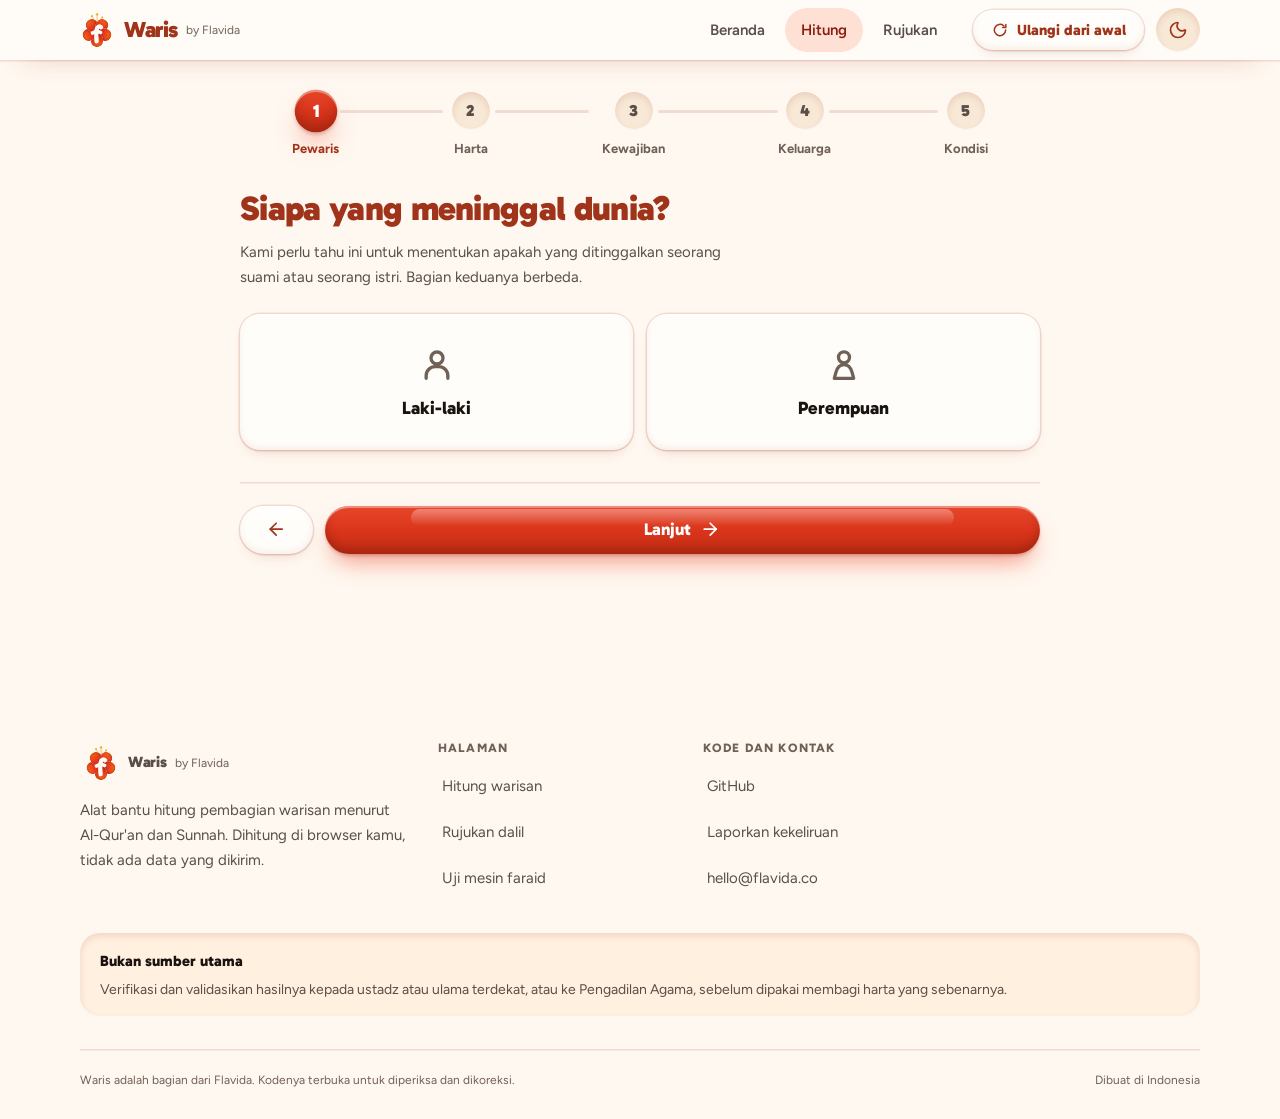
==== commit 794739e4: "Tambah tombol terang/gelap di navbar Bawaannya mengikuti pengaturan perangkat (data-theme="auto"). S" ====
--- a/hitung.html
+++ b/hitung.html
@@ -2,22 +2,23 @@
 <html lang="id" data-theme="auto" data-no-snav>
 <head>
 <meta charset="utf-8">
+<script>try{var t=localStorage.getItem('waris-tema');if(t==='dark'||t==='light')document.documentElement.setAttribute('data-theme',t)}catch(e){}</script>
 <meta name="viewport" content="width=device-width, initial-scale=1">
 <title>Hitung pembagian waris — Waris by Flavida</title>
 <meta name="description" content="Isi kondisi keluargamu, lihat pembagian warisan sesuai Al-Qur'an dan Sunnah lengkap dengan dalilnya. Dihitung di browser, tidak ada data yang dikirim ke mana pun.">
 <meta name="theme-color" content="#FFF8F0">
 <link rel="icon" href="assets/v4/mark-simple.svg" type="image/svg+xml">
-<link rel="stylesheet" href="colors_and_type.css?v=24">
-<link rel="stylesheet" href="flavida.css?v=24">
-<link rel="stylesheet" href="flavida-extra.css?v=24">
-<link rel="stylesheet" href="flavida-sections.css?v=24">
-<link rel="stylesheet" href="css/waris.css?v=24">
-<link rel="stylesheet" href="css/print.css?v=24" media="print">
+<link rel="stylesheet" href="colors_and_type.css?v=27">
+<link rel="stylesheet" href="flavida.css?v=27">
+<link rel="stylesheet" href="flavida-extra.css?v=27">
+<link rel="stylesheet" href="flavida-sections.css?v=27">
+<link rel="stylesheet" href="css/waris.css?v=27">
+<link rel="stylesheet" href="css/print.css?v=27" media="print">
 </head>
 <body>
 <a class="fl-skip" href="#utama">Lompat ke isi</a>
 <script src="assets/v4/icons.sprite.js"></script>
-<script src="js/sprite.js?v=24"></script>
+<script src="js/sprite.js?v=27"></script>
 
 <nav class="fl-nav" data-autohide aria-label="Utama">
   <a class="fl-nav__brand" href="index.html" aria-label="Waris by Flavida, ke beranda">
@@ -29,7 +30,11 @@
     <li><a href="hitung.html" aria-current="page">Hitung</a></li>
     <li><a href="rujukan.html">Rujukan</a></li>
   </ul>
-  <button class="fl-btn fl-btn--sm fl-btn--ghost fl-nav__cta" id="btn-mulai-ulang" type="button"><svg class="fl-icon" aria-hidden="true"><use href="#i-ulang"/></svg>Ulangi dari awal</button>
+  <button class="fl-btn fl-btn--sm fl-btn--ghost fl-nav__cta" id="btn-mulai-ulang" type="button" aria-label="Ulangi dari awal"><svg class="fl-icon" aria-hidden="true"><use href="#i-ulang"/></svg><span class="nav-teks">Ulangi dari awal</span></button>
+  <button class="tema-toggle" type="button" data-tema-toggle aria-pressed="false" aria-label="Mode gelap">
+    <svg class="fl-icon i-bulan" aria-hidden="true"><use href="#i-moon"/></svg>
+    <svg class="fl-icon i-matahari" aria-hidden="true"><use href="#i-sun"/></svg>
+  </button>
   <button class="fl-nav__toggle" type="button" aria-label="Menu" aria-controls="menu" aria-expanded="false">
     <svg class="fl-icon i-open" aria-hidden="true"><use href="#i-menu"/></svg>
     <svg class="fl-icon i-close" aria-hidden="true"><use href="#i-x"/></svg>
@@ -216,7 +221,7 @@
         <div id="kondisi-khusus"></div>
         <div class="pita" style="margin-top: var(--space-6)">
           <svg class="fl-icon" aria-hidden="true"><use href="#i-info"/></svg>
-          <span>Semua isian kamu diproses di dalam browser ini saja. Tidak ada satu pun data
+          <span>Semua isian kamu diproses di dalam browser ini saja. Tidak ada satu pun isian
             yang dikirim, disimpan, atau dicatat di mana pun.</span>
         </div>
       </div>
@@ -275,24 +280,25 @@
   </div>
 </footer>
 
-<script src="js/faraid/fraction.js?v=24"></script>
-<script src="js/faraid/heirs.js?v=24"></script>
-<script src="js/faraid/hijab.js?v=24"></script>
-<script src="js/faraid/shares.js?v=24"></script>
-<script src="js/faraid/ashabah.js?v=24"></script>
-<script src="js/faraid/special.js?v=24"></script>
-<script src="js/faraid/estate.js?v=24"></script>
-<script src="js/faraid/solve.js?v=24"></script>
-<script src="js/dalil.js?v=24"></script>
-<script src="js/khi.js?v=24"></script>
-<script src="js/advice.js?v=24"></script>
-<script src="js/export.js?v=24"></script>
-<script src="js/keluarga.js?v=24"></script>
-<script src="js/ui-pohon.js?v=24"></script>
-<script src="js/ui-pohon-edit.js?v=24"></script>
-<script src="js/ui-result.js?v=24"></script>
-<script src="js/ui-wizard.js?v=24"></script>
+<script src="js/faraid/fraction.js?v=27"></script>
+<script src="js/faraid/heirs.js?v=27"></script>
+<script src="js/faraid/hijab.js?v=27"></script>
+<script src="js/faraid/shares.js?v=27"></script>
+<script src="js/faraid/ashabah.js?v=27"></script>
+<script src="js/faraid/special.js?v=27"></script>
+<script src="js/faraid/estate.js?v=27"></script>
+<script src="js/faraid/solve.js?v=27"></script>
+<script src="js/dalil.js?v=27"></script>
+<script src="js/khi.js?v=27"></script>
+<script src="js/advice.js?v=27"></script>
+<script src="js/export.js?v=27"></script>
+<script src="js/keluarga.js?v=27"></script>
+<script src="js/ui-pohon.js?v=27"></script>
+<script src="js/ui-pohon-edit.js?v=27"></script>
+<script src="js/ui-result.js?v=27"></script>
+<script src="js/ui-wizard.js?v=27"></script>
+<script src="js/tema.js?v=27"></script>
 <script src="js/motion.min.js"></script>
-<script src="js/flavida.js?v=24"></script>
+<script src="js/flavida.js?v=27"></script>
 </body>
 </html>
--- a/css/waris.css
+++ b/css/waris.css
@@ -797,3 +797,21 @@
 /* Anak grid tidak boleh melebar mengikuti isinya (mis. blok kode): tanpa ini
    kolom tunggal di layar sempit meluber ke samping. */
 .fl-split > *, .batasan > *, .alasan li > *, .koreksi-jalur > * { min-width: 0; }
+
+/* ═════════ Tombol terang / gelap ═════════ */
+.tema-toggle { display: inline-grid; place-items: center; flex: none; width: 44px; height: 44px; border: 0; border-radius: 50%; background: var(--surface-sunk); color: var(--color-ember); box-shadow: var(--shadow-inset); cursor: pointer; transition: color var(--dur-fast); }
+.tema-toggle:hover { color: var(--flame-800); }
+.tema-toggle .i-matahari { display: none; }
+:root[data-theme="dark"] .tema-toggle .i-bulan { display: none; }
+:root[data-theme="dark"] .tema-toggle .i-matahari { display: inline; }
+@media (prefers-color-scheme: dark) {
+  :root[data-theme="auto"] .tema-toggle .i-bulan { display: none; }
+  :root[data-theme="auto"] .tema-toggle .i-matahari { display: inline; }
+}
+
+/* Layar sempit: "Ulangi dari awal" jadi tombol ikon supaya navbar muat bersama tombol tema dan menu. */
+.fl-nav__toggle { flex: none; }
+@media (max-width: 479px) {
+  #btn-mulai-ulang { width: 44px; min-width: 0; min-height: 44px; padding: 0; justify-content: center; }
+  #btn-mulai-ulang .nav-teks { display: none; }
+}
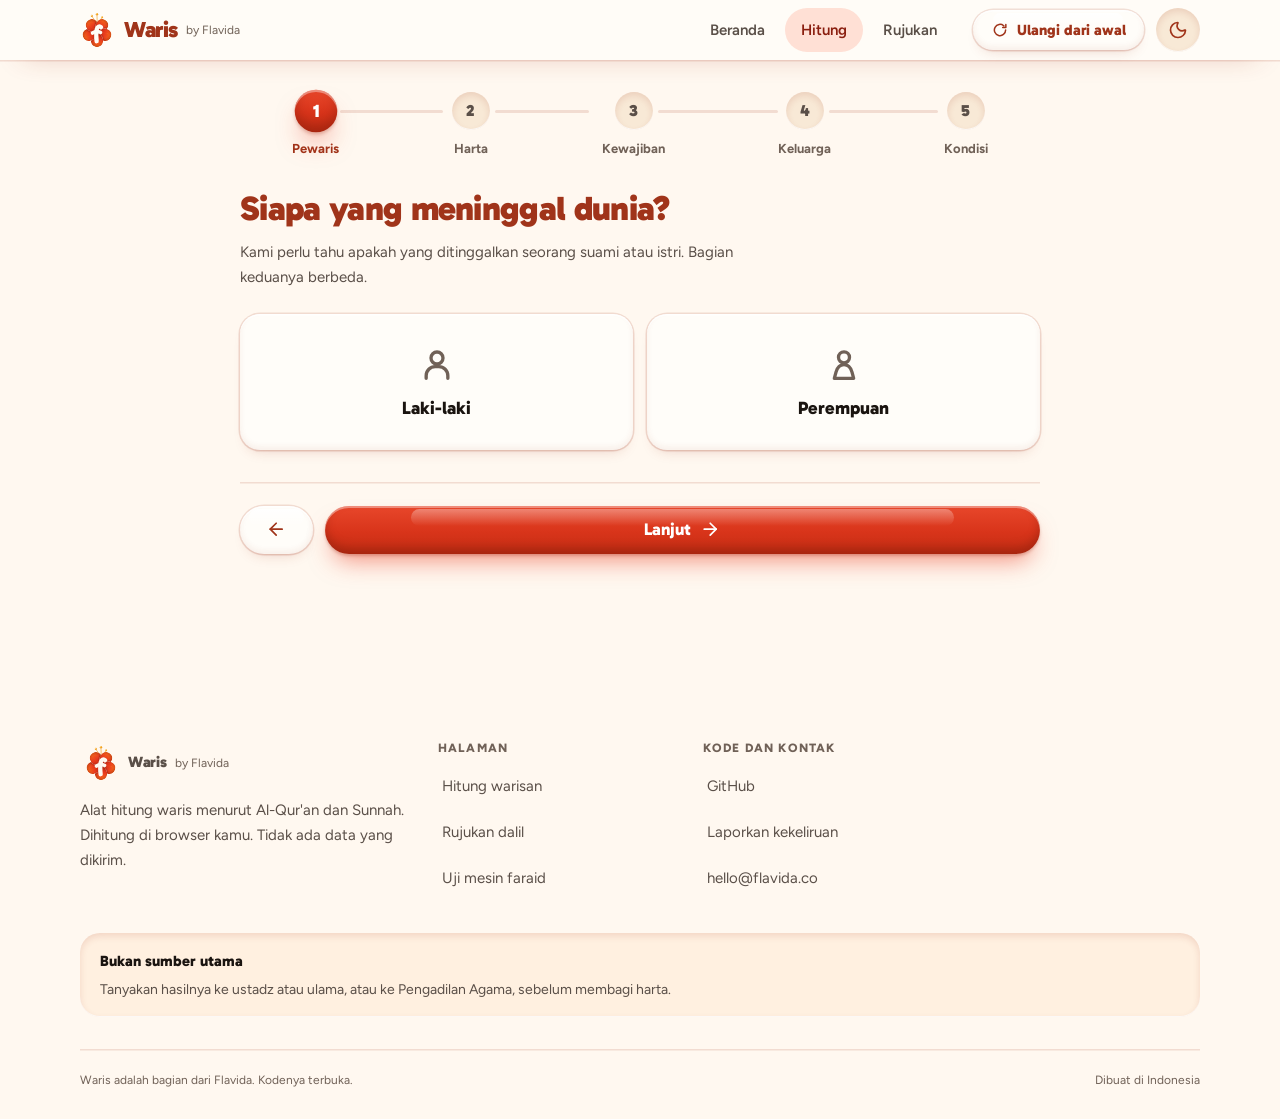
==== commit ded02053: "Sederhanakan semua teks: kalimat pendek, langsung ke inti Semua teks yang dibaca pengguna ditulis ul" ====
--- a/hitung.html
+++ b/hitung.html
@@ -5,20 +5,20 @@
 <script>try{var t=localStorage.getItem('waris-tema');if(t==='dark'||t==='light')document.documentElement.setAttribute('data-theme',t)}catch(e){}</script>
 <meta name="viewport" content="width=device-width, initial-scale=1">
 <title>Hitung pembagian waris — Waris by Flavida</title>
-<meta name="description" content="Isi kondisi keluargamu, lihat pembagian warisan sesuai Al-Qur'an dan Sunnah lengkap dengan dalilnya. Dihitung di browser, tidak ada data yang dikirim ke mana pun.">
+<meta name="description" content="Isi data keluargamu. Lihat pembagian waris sesuai Al-Qur'an dan Sunnah, lengkap dengan dalil. Dihitung di browser kamu.">
 <meta name="theme-color" content="#FFF8F0">
 <link rel="icon" href="assets/v4/mark-simple.svg" type="image/svg+xml">
-<link rel="stylesheet" href="colors_and_type.css?v=27">
-<link rel="stylesheet" href="flavida.css?v=27">
-<link rel="stylesheet" href="flavida-extra.css?v=27">
-<link rel="stylesheet" href="flavida-sections.css?v=27">
-<link rel="stylesheet" href="css/waris.css?v=27">
-<link rel="stylesheet" href="css/print.css?v=27" media="print">
+<link rel="stylesheet" href="colors_and_type.css?v=29">
+<link rel="stylesheet" href="flavida.css?v=29">
+<link rel="stylesheet" href="flavida-extra.css?v=29">
+<link rel="stylesheet" href="flavida-sections.css?v=29">
+<link rel="stylesheet" href="css/waris.css?v=29">
+<link rel="stylesheet" href="css/print.css?v=29" media="print">
 </head>
 <body>
 <a class="fl-skip" href="#utama">Lompat ke isi</a>
 <script src="assets/v4/icons.sprite.js"></script>
-<script src="js/sprite.js?v=27"></script>
+<script src="js/sprite.js?v=29"></script>
 
 <nav class="fl-nav" data-autohide aria-label="Utama">
   <a class="fl-nav__brand" href="index.html" aria-label="Waris by Flavida, ke beranda">
@@ -41,6 +41,9 @@
   </button>
 </nav>
 <div class="fl-menu" id="menu">
+  <button class="fl-menu__close" type="button" aria-label="Tutup menu">
+    <svg class="fl-icon" aria-hidden="true"><use href="#i-x"/></svg>
+  </button>
   <nav aria-label="Menu seluler">
     <a href="index.html">Beranda</a>
     <a href="hitung.html">Hitung</a>
@@ -59,8 +62,7 @@
       <!-- 1. Pewaris -->
       <div class="langkah aktif" data-langkah="1">
         <h2>Siapa yang meninggal dunia?</h2>
-        <p class="langkah-ket">Kami perlu tahu ini untuk menentukan apakah yang ditinggalkan
-          seorang suami atau seorang istri. Bagian keduanya berbeda.</p>
+        <p class="langkah-ket">Kami perlu tahu apakah yang ditinggalkan seorang suami atau istri. Bagian keduanya berbeda.</p>
         <div class="pilih-grid" id="pilih-kelamin">
           <button class="pilih" type="button" data-nilai="L" aria-pressed="false">
             <svg class="fl-icon" aria-hidden="true"><use href="#i-pria"/></svg>
@@ -76,8 +78,7 @@
       <!-- 2. Harta -->
       <div class="langkah" data-langkah="2">
         <h2>Berapa harta peninggalannya?</h2>
-        <p class="langkah-ket">Perkiraan kasar sudah cukup untuk melihat gambarannya.
-          Angkanya bisa kamu ubah kapan saja.</p>
+        <p class="langkah-ket">Perkiraan kasar cukup. Angka bisa diubah kapan saja.</p>
 
         <div class="mode-pilih" role="group" aria-label="Cara mengisi harta">
           <button type="button" data-mode-harta="total" aria-pressed="true">
@@ -97,15 +98,12 @@
               <span class="rp">Rp</span>
               <input id="in-total" type="text" inputmode="numeric" value="0" data-uang>
             </div>
-            <p class="fl-hint">Rumah, tanah, tabungan, kendaraan, emas, usaha — semuanya
-              digabung jadi satu angka.</p>
+            <p class="fl-hint">Rumah, tanah, tabungan, kendaraan, emas, usaha. Jumlahkan jadi satu angka.</p>
           </div>
         </div>
 
         <div id="harta-rincian" hidden>
-          <p class="langkah-ket">Isi yang ada saja. Totalnya dijumlahkan otomatis, dan rincian
-            ini dipakai untuk memberi saran soal aset yang tidak bisa dipotong seperti rumah
-            dan tanah.</p>
+          <p class="langkah-ket">Isi yang ada saja. Total dihitung otomatis. Rincian ini juga dipakai untuk saran soal aset yang tidak bisa dipotong, seperti rumah dan tanah.</p>
           <div id="rincian-harta"></div>
           <div class="rincian-total">
             <span>Total harta peninggalan</span>
@@ -116,9 +114,8 @@
 
       <!-- 3. Kewajiban -->
       <div class="langkah" data-langkah="3">
-        <h2>Ada kewajiban yang harus diselesaikan?</h2>
-        <p class="langkah-ket">Warisan baru boleh dibagi setelah biaya pemakaman ditutup,
-          hutang dilunasi, dan wasiat dilaksanakan. Kosongkan saja kalau tidak ada.</p>
+        <h2>Ada kewajiban yang harus dibayar?</h2>
+        <p class="langkah-ket">Warisan dibagi setelah biaya pemakaman, hutang, dan wasiat diselesaikan. Kosongkan kalau tidak ada.</p>
 
         <div class="fl-field">
           <label for="in-biaya">Biaya pengurusan jenazah</label>
@@ -130,42 +127,38 @@
           <label for="in-hutang">Hutang pewaris</label>
           <div class="fl-affix"><span class="rp">Rp</span>
             <input id="in-hutang" type="text" inputmode="numeric" value="0" data-uang></div>
-          <p class="fl-hint">Termasuk kewajiban yang tertunda seperti zakat atau biaya haji yang sudah dinazarkan.</p>
+          <p class="fl-hint">Termasuk zakat yang belum dibayar atau haji yang sudah dinazarkan.</p>
         </div>
 
         <div class="fl-field">
           <label for="in-wasiat">Wasiat yang ditinggalkan</label>
           <div class="fl-affix"><span class="rp">Rp</span>
             <input id="in-wasiat" type="text" inputmode="numeric" value="0" data-uang></div>
-          <p class="fl-hint">Untuk orang di luar ahli waris. Otomatis dipotong kalau melebihi batas 1/3.</p>
+          <p class="fl-hint">Untuk orang di luar ahli waris. Dipotong otomatis jika lebih dari 1/3.</p>
         </div>
 
         <button class="ceklis" type="button" id="ck-harta-bersama" aria-pressed="false">
           <span class="kotak"><svg class="fl-icon" aria-hidden="true" style="width:14px;height:14px;stroke-width:3"><use href="#i-check"/></svg></span>
           <span>
             <span class="ceklis-judul">Harta ini dikumpulkan bersama pasangan selama menikah</span>
-            <span class="ceklis-ket">Kalau ya, separuhnya sudah jadi milik pasangan sejak awal dan
-              bukan warisan. Yang dibagi hanya separuh milik pewaris.</span>
+            <span class="ceklis-ket">Jika ya, separuh harta milik pasangan sejak awal dan bukan warisan. Yang dibagi hanya separuh milik pewaris.</span>
           </span>
         </button>
 
-        <!-- Penegasan asal-usul aturan, menempel pada centangnya: user tahu apa
-             yang ia aktifkan SEBELUM angkanya keluar. -->
+        <!-- Penegasan asal-usul aturan, menempel pada centangnya: user tahu apa yang ia aktifkan SEBELUM angkanya keluar. -->
         <div class="pita pita-hukum">
           <svg class="fl-icon" aria-hidden="true"><use href="#i-info"/></svg>
           <span>
             <strong>Centang ini aturan hukum Indonesia, bukan aturan faraid.</strong>
-            Kitab faraid klasik tidak mengenal harta bersama — harta suami tetap milik suami,
-            harta istri tetap milik istri. Yang berlaku di Indonesia adalah penetapan
-            <em>kepemilikan</em> lebih dulu, baru sisanya dibagi menurut syariat. Dasarnya:
+            Kitab faraid klasik tidak mengenal harta bersama. Harta suami tetap milik suami, harta istri tetap milik istri.
+            Di Indonesia, <em>kepemilikan</em> ditetapkan lebih dulu. Sisanya baru dibagi menurut syariat. Dasarnya:
             <a href="https://pasal.id/peraturan/uu/uu-no-1-tahun-1974#pasal-35" target="_blank" rel="noopener noreferrer">UU
             Perkawinan No.&nbsp;1/1974 Pasal&nbsp;35</a> dan
             <a href="https://peraturan.bpk.go.id/Details/293351/inpres-no-1-tahun-1991" target="_blank" rel="noopener noreferrer">KHI
             Pasal&nbsp;96</a>, yang berlaku bagi umat Islam lewat
             <a href="https://pasal.id/peraturan/uu/uu-no-3-tahun-2006#pasal-49" target="_blank" rel="noopener noreferrer">UU
             No.&nbsp;3/2006 Pasal&nbsp;49</a>.
-            <span class="pita-tekan">Di halaman hasil nanti kamu bisa memilih: pakai aturan
-            Indonesia, atau lihat perhitungan menurut Al-Qur’an dan Sunnah saja.</span>
+            <span class="pita-tekan">Di halaman hasil, kamu bisa memilih: pakai aturan Indonesia, atau hanya Al-Qur’an dan Sunnah.</span>
           </span>
         </div>
       </div>
@@ -173,8 +166,7 @@
       <!-- 4. Ahli waris -->
       <div class="langkah" data-langkah="4">
         <h2>Siapa saja keluarga yang masih hidup?</h2>
-        <p class="langkah-ket">Isi yang masih hidup saat pewaris meninggal. Yang tidak ada,
-          biarkan nol.</p>
+        <p class="langkah-ket">Isi yang masih hidup saat pewaris meninggal. Yang tidak ada, biarkan nol.</p>
 
         <div class="mode-pilih" role="group" aria-label="Cara mengisi ahli waris">
           <button type="button" data-mode="daftar" aria-pressed="true">
@@ -193,14 +185,10 @@
         </div>
 
         <div id="mode-pohon" hidden>
-          <p class="langkah-ket">Susun keluarganya seperti aslinya. Ketuk <strong>Tambah</strong>
-            untuk menambah anggota, dan ketuk seseorang untuk mengubahnya atau menambahkan
-            anak di bawahnya.</p>
+          <p class="langkah-ket">Susun keluarga seperti aslinya. Ketuk <strong>Tambah</strong> untuk menambah anggota. Ketuk seseorang untuk mengubahnya atau menambah anaknya.</p>
           <div class="pita" style="margin-bottom: var(--space-5)">
             <svg class="fl-icon" aria-hidden="true"><use href="#i-info"/></svg>
-            <span>Cara ini lebih akurat untuk keluarga yang rumit. Cucu ditambahkan dari dalam
-              kartu anaknya, keponakan dari dalam kartu saudaranya — jadi hubungannya tidak
-              perlu ditebak.</span>
+            <span>Cara ini lebih tepat untuk keluarga rumit. Cucu ditambah dari kartu anaknya. Keponakan dari kartu saudaranya. Hubungannya jelas.</span>
           </div>
           <div class="pohon-legenda">
             <span><i class="l-pewaris"></i> Pewaris</span>
@@ -209,20 +197,18 @@
             <span><i class="l-wafat"></i> Sudah wafat</span>
           </div>
           <div class="pohon" id="pohon-isian"></div>
-          <p class="pohon-geser">Geser ke samping untuk melihat seluruh keluarga.</p>
+          <p class="pohon-geser">Geser ke samping untuk melihat semua.</p>
         </div>
       </div>
 
       <!-- 5. Kondisi khusus -->
       <div class="langkah" data-langkah="5">
         <h2>Ada kondisi khusus?</h2>
-        <p class="langkah-ket">Semuanya opsional. Kalau ada yang kamu centang, kami akan
-          menambahkan catatan penting di hasil nanti.</p>
+        <p class="langkah-ket">Semua opsional. Jika kamu centang, kami tambah catatan di hasil.</p>
         <div id="kondisi-khusus"></div>
         <div class="pita" style="margin-top: var(--space-6)">
           <svg class="fl-icon" aria-hidden="true"><use href="#i-info"/></svg>
-          <span>Semua isian kamu diproses di dalam browser ini saja. Tidak ada satu pun isian
-            yang dikirim, disimpan, atau dicatat di mana pun.</span>
+          <span>Semua isian diproses di browser ini. Tidak ada isian yang dikirim, disimpan, atau dicatat.</span>
         </div>
       </div>
 
@@ -250,7 +236,7 @@
     <div class="fl-footer__grid">
       <div>
         <a class="fl-nav__brand" href="index.html"><img src="assets/v4/mark-color.svg" alt="" width="34" height="34"><span>Waris</span><small class="nav-sub">by Flavida</small></a>
-        <p class="fl-footer__lead">Alat bantu hitung pembagian warisan menurut Al-Qur'an dan Sunnah. Dihitung di browser kamu, tidak ada data yang dikirim.</p>
+        <p class="fl-footer__lead">Alat hitung waris menurut Al-Qur'an dan Sunnah. Dihitung di browser kamu. Tidak ada data yang dikirim.</p>
       </div>
       <nav aria-label="Halaman">
         <h4>Halaman</h4>
@@ -270,35 +256,36 @@
       </nav>
       <div class="fl-notice fl-footer__notice">
         <b>Bukan sumber utama</b>
-        Verifikasi dan validasikan hasilnya kepada ustadz atau ulama terdekat, atau ke Pengadilan Agama, sebelum dipakai membagi harta yang sebenarnya.
+        Tanyakan hasilnya ke ustadz atau ulama, atau ke Pengadilan Agama, sebelum membagi harta.
       </div>
     </div>
     <div class="fl-footer__legal">
-      <span>Waris adalah bagian dari Flavida. Kodenya terbuka untuk diperiksa dan dikoreksi.</span>
+      <span>Waris adalah bagian dari Flavida. Kodenya terbuka.</span>
       <span>Dibuat di Indonesia</span>
     </div>
   </div>
 </footer>
 
-<script src="js/faraid/fraction.js?v=27"></script>
-<script src="js/faraid/heirs.js?v=27"></script>
-<script src="js/faraid/hijab.js?v=27"></script>
-<script src="js/faraid/shares.js?v=27"></script>
-<script src="js/faraid/ashabah.js?v=27"></script>
-<script src="js/faraid/special.js?v=27"></script>
-<script src="js/faraid/estate.js?v=27"></script>
-<script src="js/faraid/solve.js?v=27"></script>
-<script src="js/dalil.js?v=27"></script>
-<script src="js/khi.js?v=27"></script>
-<script src="js/advice.js?v=27"></script>
-<script src="js/export.js?v=27"></script>
-<script src="js/keluarga.js?v=27"></script>
-<script src="js/ui-pohon.js?v=27"></script>
-<script src="js/ui-pohon-edit.js?v=27"></script>
-<script src="js/ui-result.js?v=27"></script>
-<script src="js/ui-wizard.js?v=27"></script>
-<script src="js/tema.js?v=27"></script>
+<script src="js/faraid/fraction.js?v=29"></script>
+<script src="js/faraid/heirs.js?v=29"></script>
+<script src="js/faraid/hijab.js?v=29"></script>
+<script src="js/faraid/shares.js?v=29"></script>
+<script src="js/faraid/ashabah.js?v=29"></script>
+<script src="js/faraid/special.js?v=29"></script>
+<script src="js/faraid/estate.js?v=29"></script>
+<script src="js/faraid/solve.js?v=29"></script>
+<script src="js/dalil.js?v=29"></script>
+<script src="js/khi.js?v=29"></script>
+<script src="js/advice.js?v=29"></script>
+<script src="js/export.js?v=29"></script>
+<script src="js/keluarga.js?v=29"></script>
+<script src="js/ui-pohon.js?v=29"></script>
+<script src="js/ui-pohon-edit.js?v=29"></script>
+<script src="js/ui-result.js?v=29"></script>
+<script src="js/ui-wizard.js?v=29"></script>
+<script src="js/tema.js?v=29"></script>
 <script src="js/motion.min.js"></script>
-<script src="js/flavida.js?v=27"></script>
+<script src="js/flavida.js?v=29"></script>
+<script src="js/nav-waris.js?v=29"></script>
 </body>
 </html>
--- a/css/waris.css
+++ b/css/waris.css
@@ -815,3 +815,27 @@
   #btn-mulai-ulang { width: 44px; min-width: 0; min-height: 44px; padding: 0; justify-content: center; }
   #btn-mulai-ulang .nav-teks { display: none; }
 }
+
+/* ═══════════════════════════════════════════════════
+   NAV SELULER — satu item per baris + tombol tutup
+   ═══════════════════════════════════════════════════ */
+
+/* Di design system tautan menu mengalir sebaris di dalam <nav>-nya, jadi di
+   layar sempit terlihat berdampingan. Di sini dibuat menumpuk satu per baris. */
+.fl-menu nav { display: grid; gap: 2px; justify-items: stretch; }
+.fl-menu a { display: flex; align-items: center; min-height: 56px; border-radius: var(--radius-input); padding-inline: 12px; }
+.fl-menu a:hover,
+.fl-menu a:focus-visible { background: var(--flame-50); color: var(--color-ember); }
+
+/* Tombol tutup di dalam lapisan menu. Navbar ada DI BAWAH overlay
+   (--z-overlay di atas --z-nav), jadi ikon ✕ pada tombol hamburger tidak
+   pernah terlihat selagi menu terbuka — perlu tombol tutup sendiri. */
+.fl-menu__close { position: absolute; top: 16px; right: clamp(20px, 4vw, 40px); display: inline-grid; place-items: center; width: 44px; height: 44px; border: 0; border-radius: var(--radius-pill); background: var(--surface-sunk); color: var(--color-ember); box-shadow: var(--shadow-inset); }
+.fl-menu__close:active { transform: scale(0.96); }
+.fl-menu__close .fl-icon { width: 22px; height: 22px; }
+
+/* Tombol utama navbar disembunyikan selama banner cover masih terlihat —
+   cover sudah punya tombolnya sendiri, jadi tidak ada dua ajakan yang sama.
+   Tema + menu tetap menempel ke kanan supaya navbar tidak melompat. */
+.fl-nav.is-cover .fl-nav__cta { display: none; }
+.fl-nav.is-cover .tema-toggle { margin-left: auto; }
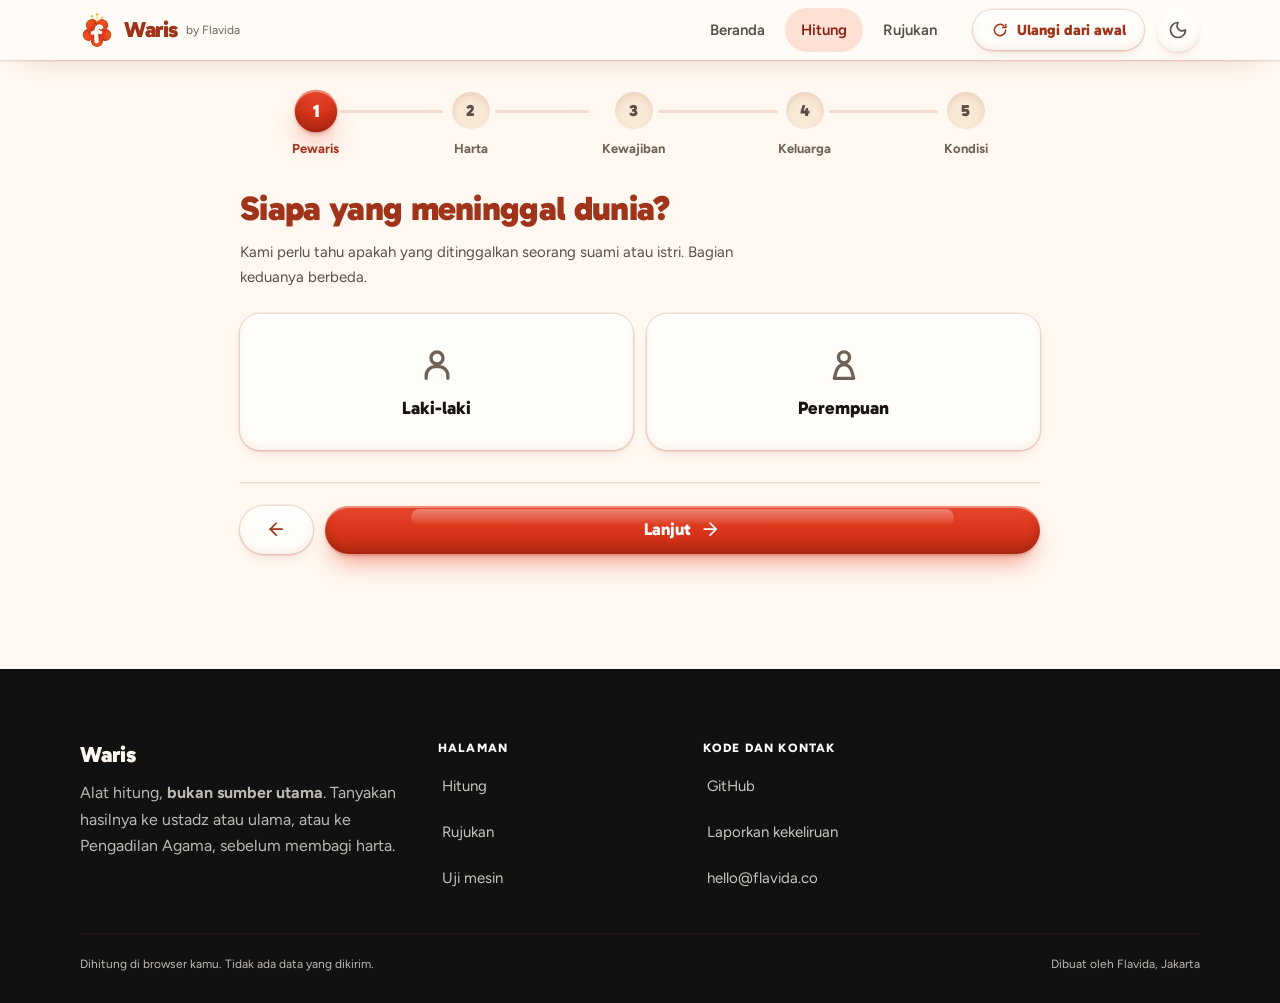
==== commit 1bee8631: "Samakan navbar, menu seluler, dan footer dengan situs Zakat; tambah contoh hasil - Footer gelap (fl-" ====
--- a/hitung.html
+++ b/hitung.html
@@ -8,48 +8,48 @@
 <meta name="description" content="Isi data keluargamu. Lihat pembagian waris sesuai Al-Qur'an dan Sunnah, lengkap dengan dalil. Dihitung di browser kamu.">
 <meta name="theme-color" content="#FFF8F0">
 <link rel="icon" href="assets/v4/mark-simple.svg" type="image/svg+xml">
-<link rel="stylesheet" href="colors_and_type.css?v=29">
-<link rel="stylesheet" href="flavida.css?v=29">
-<link rel="stylesheet" href="flavida-extra.css?v=29">
-<link rel="stylesheet" href="flavida-sections.css?v=29">
-<link rel="stylesheet" href="css/waris.css?v=29">
-<link rel="stylesheet" href="css/print.css?v=29" media="print">
+<link rel="stylesheet" href="colors_and_type.css?v=30">
+<link rel="stylesheet" href="flavida.css?v=30">
+<link rel="stylesheet" href="flavida-extra.css?v=30">
+<link rel="stylesheet" href="flavida-sections.css?v=30">
+<link rel="stylesheet" href="css/waris.css?v=30">
+<link rel="stylesheet" href="css/print.css?v=30" media="print">
 </head>
 <body>
 <a class="fl-skip" href="#utama">Lompat ke isi</a>
 <script src="assets/v4/icons.sprite.js"></script>
-<script src="js/sprite.js?v=29"></script>
-
-<nav class="fl-nav" data-autohide aria-label="Utama">
-  <a class="fl-nav__brand" href="index.html" aria-label="Waris by Flavida, ke beranda">
-    <img src="assets/v4/mark-color.svg" alt="" width="34" height="34">
-    <span>Waris</span><small class="nav-sub">by Flavida</small>
-  </a>
-  <ul class="fl-nav__links" role="list">
-    <li><a href="index.html">Beranda</a></li>
-    <li><a href="hitung.html" aria-current="page">Hitung</a></li>
-    <li><a href="rujukan.html">Rujukan</a></li>
-  </ul>
-  <button class="fl-btn fl-btn--sm fl-btn--ghost fl-nav__cta" id="btn-mulai-ulang" type="button" aria-label="Ulangi dari awal"><svg class="fl-icon" aria-hidden="true"><use href="#i-ulang"/></svg><span class="nav-teks">Ulangi dari awal</span></button>
-  <button class="tema-toggle" type="button" data-tema-toggle aria-pressed="false" aria-label="Mode gelap">
-    <svg class="fl-icon i-bulan" aria-hidden="true"><use href="#i-moon"/></svg>
-    <svg class="fl-icon i-matahari" aria-hidden="true"><use href="#i-sun"/></svg>
-  </button>
-  <button class="fl-nav__toggle" type="button" aria-label="Menu" aria-controls="menu" aria-expanded="false">
-    <svg class="fl-icon i-open" aria-hidden="true"><use href="#i-menu"/></svg>
-    <svg class="fl-icon i-close" aria-hidden="true"><use href="#i-x"/></svg>
-  </button>
-</nav>
-<div class="fl-menu" id="menu">
-  <button class="fl-menu__close" type="button" aria-label="Tutup menu">
-    <svg class="fl-icon" aria-hidden="true"><use href="#i-x"/></svg>
-  </button>
-  <nav aria-label="Menu seluler">
-    <a href="index.html">Beranda</a>
-    <a href="hitung.html">Hitung</a>
-    <a href="rujukan.html">Rujukan</a>
+<script src="js/sprite.js?v=30"></script>
+
+<header>
+  <nav class="fl-nav" data-autohide aria-label="Utama">
+    <a class="fl-nav__brand" href="index.html" aria-label="Waris by Flavida, ke beranda">
+      <img src="assets/v4/mark-color.svg" alt="" width="34" height="34">
+      <span>Waris</span><small class="nav-sub">by Flavida</small>
+    </a>
+    <ul class="fl-nav__links" role="list">
+      <li><a href="index.html">Beranda</a></li>
+      <li><a href="hitung.html" aria-current="page">Hitung</a></li>
+      <li><a href="rujukan.html">Rujukan</a></li>
+    </ul>
+    <button class="fl-btn fl-btn--sm fl-btn--ghost fl-nav__cta" id="btn-mulai-ulang" type="button" aria-label="Ulangi dari awal"><svg class="fl-icon" aria-hidden="true"><use href="#i-ulang"/></svg><span class="nav-teks">Ulangi dari awal</span></button>
+    <button class="fl-iconbtn tema-toggle" type="button" data-tema-toggle aria-pressed="false" aria-label="Mode gelap">
+      <svg class="fl-icon i-bulan" aria-hidden="true"><use href="#i-moon"/></svg>
+      <svg class="fl-icon i-matahari" aria-hidden="true"><use href="#i-sun"/></svg>
+    </button>
+    <button class="fl-nav__toggle" type="button" aria-label="Menu" aria-controls="menu" aria-expanded="false">
+      <svg class="fl-icon i-open" aria-hidden="true"><use href="#i-menu"/></svg>
+      <svg class="fl-icon i-close" aria-hidden="true"><use href="#i-x"/></svg>
+    </button>
   </nav>
-</div>
+  <div class="fl-menu" id="menu">
+    <nav aria-label="Menu seluler">
+      <a href="index.html">Beranda</a>
+      <a href="hitung.html" aria-current="page">Hitung</a>
+      <a href="rujukan.html">Rujukan</a>
+    </nav>
+    <p class="menu__foot"><a class="fl-link" href="https://github.com/arnantoakbar/waris" target="_blank" rel="noopener noreferrer">Kode di GitHub</a></p>
+  </div>
+</header>
 
 <main id="utama">
 
@@ -231,61 +231,40 @@
 
 </main>
 
-<footer class="fl-footer">
+<footer class="fl-footer fl-footer--dark">
   <div class="fl-wrap">
     <div class="fl-footer__grid">
       <div>
-        <a class="fl-nav__brand" href="index.html"><img src="assets/v4/mark-color.svg" alt="" width="34" height="34"><span>Waris</span><small class="nav-sub">by Flavida</small></a>
-        <p class="fl-footer__lead">Alat hitung waris menurut Al-Qur'an dan Sunnah. Dihitung di browser kamu. Tidak ada data yang dikirim.</p>
-      </div>
-      <nav aria-label="Halaman">
-        <h4>Halaman</h4>
-        <ul>
-          <li><a href="hitung.html">Hitung warisan</a></li>
-          <li><a href="rujukan.html">Rujukan dalil</a></li>
-          <li><a href="tests.html">Uji mesin faraid</a></li>
-        </ul>
-      </nav>
-      <nav aria-label="Kode dan kontak">
-        <h4>Kode dan kontak</h4>
-        <ul>
-          <li><a href="https://github.com/arnantoakbar/waris" target="_blank" rel="noopener noreferrer">GitHub</a></li>
-          <li><a href="https://github.com/arnantoakbar/waris/issues/new" target="_blank" rel="noopener noreferrer">Laporkan kekeliruan</a></li>
-          <li><a href="mailto:hello@flavida.co">hello@flavida.co</a></li>
-        </ul>
-      </nav>
-      <div class="fl-notice fl-footer__notice">
-        <b>Bukan sumber utama</b>
-        Tanyakan hasilnya ke ustadz atau ulama, atau ke Pengadilan Agama, sebelum membagi harta.
-      </div>
+        <b class="foot-brand">Waris</b>
+        <p style="margin-top:10px;max-width:38ch">Alat hitung, <b>bukan sumber utama</b>. Tanyakan hasilnya ke ustadz atau ulama, atau ke Pengadilan Agama, sebelum membagi harta.</p>
+      </div>
+      <nav aria-label="Halaman"><h3>Halaman</h3><ul><li><a href="hitung.html">Hitung</a></li><li><a href="rujukan.html">Rujukan</a></li><li><a href="tests.html">Uji mesin</a></li></ul></nav>
+      <nav aria-label="Kode dan kontak"><h3>Kode dan kontak</h3><ul><li><a href="https://github.com/arnantoakbar/waris" target="_blank" rel="noopener noreferrer">GitHub</a></li><li><a href="https://github.com/arnantoakbar/waris/issues/new" target="_blank" rel="noopener noreferrer">Laporkan kekeliruan</a></li><li><a href="mailto:hello@flavida.co">hello@flavida.co</a></li></ul></nav>
     </div>
-    <div class="fl-footer__legal">
-      <span>Waris adalah bagian dari Flavida. Kodenya terbuka.</span>
-      <span>Dibuat di Indonesia</span>
-    </div>
+    <div class="fl-footer__legal"><span>Dihitung di browser kamu. Tidak ada data yang dikirim.</span><span>Dibuat oleh Flavida, Jakarta</span></div>
   </div>
 </footer>
 
-<script src="js/faraid/fraction.js?v=29"></script>
-<script src="js/faraid/heirs.js?v=29"></script>
-<script src="js/faraid/hijab.js?v=29"></script>
-<script src="js/faraid/shares.js?v=29"></script>
-<script src="js/faraid/ashabah.js?v=29"></script>
-<script src="js/faraid/special.js?v=29"></script>
-<script src="js/faraid/estate.js?v=29"></script>
-<script src="js/faraid/solve.js?v=29"></script>
-<script src="js/dalil.js?v=29"></script>
-<script src="js/khi.js?v=29"></script>
-<script src="js/advice.js?v=29"></script>
-<script src="js/export.js?v=29"></script>
-<script src="js/keluarga.js?v=29"></script>
-<script src="js/ui-pohon.js?v=29"></script>
-<script src="js/ui-pohon-edit.js?v=29"></script>
-<script src="js/ui-result.js?v=29"></script>
-<script src="js/ui-wizard.js?v=29"></script>
-<script src="js/tema.js?v=29"></script>
+<script src="js/faraid/fraction.js?v=30"></script>
+<script src="js/faraid/heirs.js?v=30"></script>
+<script src="js/faraid/hijab.js?v=30"></script>
+<script src="js/faraid/shares.js?v=30"></script>
+<script src="js/faraid/ashabah.js?v=30"></script>
+<script src="js/faraid/special.js?v=30"></script>
+<script src="js/faraid/estate.js?v=30"></script>
+<script src="js/faraid/solve.js?v=30"></script>
+<script src="js/dalil.js?v=30"></script>
+<script src="js/khi.js?v=30"></script>
+<script src="js/advice.js?v=30"></script>
+<script src="js/export.js?v=30"></script>
+<script src="js/keluarga.js?v=30"></script>
+<script src="js/ui-pohon.js?v=30"></script>
+<script src="js/ui-pohon-edit.js?v=30"></script>
+<script src="js/ui-result.js?v=30"></script>
+<script src="js/ui-wizard.js?v=30"></script>
+<script src="js/tema.js?v=30"></script>
 <script src="js/motion.min.js"></script>
-<script src="js/flavida.js?v=29"></script>
-<script src="js/nav-waris.js?v=29"></script>
+<script src="js/flavida.js?v=30"></script>
+<script src="js/nav-waris.js?v=30"></script>
 </body>
 </html>
--- a/css/waris.css
+++ b/css/waris.css
@@ -798,44 +798,45 @@
    kolom tunggal di layar sempit meluber ke samping. */
 .fl-split > *, .batasan > *, .alasan li > *, .koreksi-jalur > * { min-width: 0; }
 
-/* ═════════ Tombol terang / gelap ═════════ */
-.tema-toggle { display: inline-grid; place-items: center; flex: none; width: 44px; height: 44px; border: 0; border-radius: 50%; background: var(--surface-sunk); color: var(--color-ember); box-shadow: var(--shadow-inset); cursor: pointer; transition: color var(--dur-fast); }
-.tema-toggle:hover { color: var(--flame-800); }
+/* ═════════ Navbar, menu seluler, footer: mengikuti situs Zakat ═════════ */
+
+/* Tombol ikon (kit Flavida, flavida-app.css). Hanya aturan tombolnya yang dipakai. */
+.fl-iconbtn { display: inline-grid; place-items: center; width: 44px; height: 44px; flex: none; border: 0; border-radius: 50%; background: var(--surface); color: var(--color-mid); box-shadow: var(--shadow-clay-sm); transition: transform var(--dur-spring-soft) var(--ease-spring-soft), color var(--dur-fast), box-shadow var(--dur-fast); }
+.fl-iconbtn:hover { color: var(--color-ember); transform: translateY(-1px); }
+.fl-iconbtn:active { transform: scale(0.9); box-shadow: var(--shadow-inset); }
+.fl-iconbtn[aria-pressed="true"] { background: var(--flame-100); color: var(--flame-800); box-shadow: var(--shadow-inset); }
+.fl-iconbtn .fl-icon { width: 20px; height: 20px; }
+
+/* Tombol tema: ikon bulan di tema terang, matahari di tema gelap. */
 .tema-toggle .i-matahari { display: none; }
+:root[data-theme="dark"] .tema-toggle .i-matahari { display: block; }
 :root[data-theme="dark"] .tema-toggle .i-bulan { display: none; }
-:root[data-theme="dark"] .tema-toggle .i-matahari { display: inline; }
 @media (prefers-color-scheme: dark) {
+  :root[data-theme="auto"] .tema-toggle .i-matahari { display: block; }
   :root[data-theme="auto"] .tema-toggle .i-bulan { display: none; }
-  :root[data-theme="auto"] .tema-toggle .i-matahari { display: inline; }
-}
+}
+
+/* Hero sudah memuat ajakan yang sama: sembunyikan tombol kembarnya di navbar. */
+.fl-nav[data-sans-cta] .fl-nav__cta { display: none; }
+@media (max-width: 899px) { .fl-nav[data-sans-cta] .tema-toggle { margin-left: auto; } }
+
+/* <header> hanya setinggi navbar; tanpa ini .fl-nav yang sticky tidak menempel saat digulir. */
+body > header { display: contents; }
+.fl-nav { z-index: 90; }                         /* di atas .fl-menu (80): tombol menu/tutup tetap bisa diketuk */
+.fl-nav__toggle { flex: none; }
+.fl-menu nav { display: grid; gap: 4px; }        /* satu tautan per baris */
+.fl-menu a[aria-current="page"] { color: var(--color-flame-ink); }
+.menu__foot { margin-top: 20px; }
+.fl-menu .menu__foot a { font: 700 1rem var(--font-body); letter-spacing: 0; padding: 10px 6px; }
 
 /* Layar sempit: "Ulangi dari awal" jadi tombol ikon supaya navbar muat bersama tombol tema dan menu. */
-.fl-nav__toggle { flex: none; }
 @media (max-width: 479px) {
   #btn-mulai-ulang { width: 44px; min-width: 0; min-height: 44px; padding: 0; justify-content: center; }
   #btn-mulai-ulang .nav-teks { display: none; }
 }
 
-/* ═══════════════════════════════════════════════════
-   NAV SELULER — satu item per baris + tombol tutup
-   ═══════════════════════════════════════════════════ */
-
-/* Di design system tautan menu mengalir sebaris di dalam <nav>-nya, jadi di
-   layar sempit terlihat berdampingan. Di sini dibuat menumpuk satu per baris. */
-.fl-menu nav { display: grid; gap: 2px; justify-items: stretch; }
-.fl-menu a { display: flex; align-items: center; min-height: 56px; border-radius: var(--radius-input); padding-inline: 12px; }
-.fl-menu a:hover,
-.fl-menu a:focus-visible { background: var(--flame-50); color: var(--color-ember); }
-
-/* Tombol tutup di dalam lapisan menu. Navbar ada DI BAWAH overlay
-   (--z-overlay di atas --z-nav), jadi ikon ✕ pada tombol hamburger tidak
-   pernah terlihat selagi menu terbuka — perlu tombol tutup sendiri. */
-.fl-menu__close { position: absolute; top: 16px; right: clamp(20px, 4vw, 40px); display: inline-grid; place-items: center; width: 44px; height: 44px; border: 0; border-radius: var(--radius-pill); background: var(--surface-sunk); color: var(--color-ember); box-shadow: var(--shadow-inset); }
-.fl-menu__close:active { transform: scale(0.96); }
-.fl-menu__close .fl-icon { width: 22px; height: 22px; }
-
-/* Tombol utama navbar disembunyikan selama banner cover masih terlihat —
-   cover sudah punya tombolnya sendiri, jadi tidak ada dua ajakan yang sama.
-   Tema + menu tetap menempel ke kanan supaya navbar tidak melompat. */
-.fl-nav.is-cover .fl-nav__cta { display: none; }
-.fl-nav.is-cover .tema-toggle { margin-left: auto; }
+/* Footer gelap */
+.foot-brand { font: 900 1.375rem var(--font-display); color: var(--color-cream-fixed); }
+.fl-footer h3 { font: 800 0.75rem var(--font-body); letter-spacing: 0.1em; text-transform: uppercase; color: var(--color-light); margin-bottom: 10px; }
+.fl-footer--dark h3 { color: rgba(255, 248, 240, 0.65); }
+.fl-footer--dark .fl-footer__legal { color: rgba(255, 248, 240, 0.72); }  /* token bawaan hanya 3,2:1 di atas charcoal */
